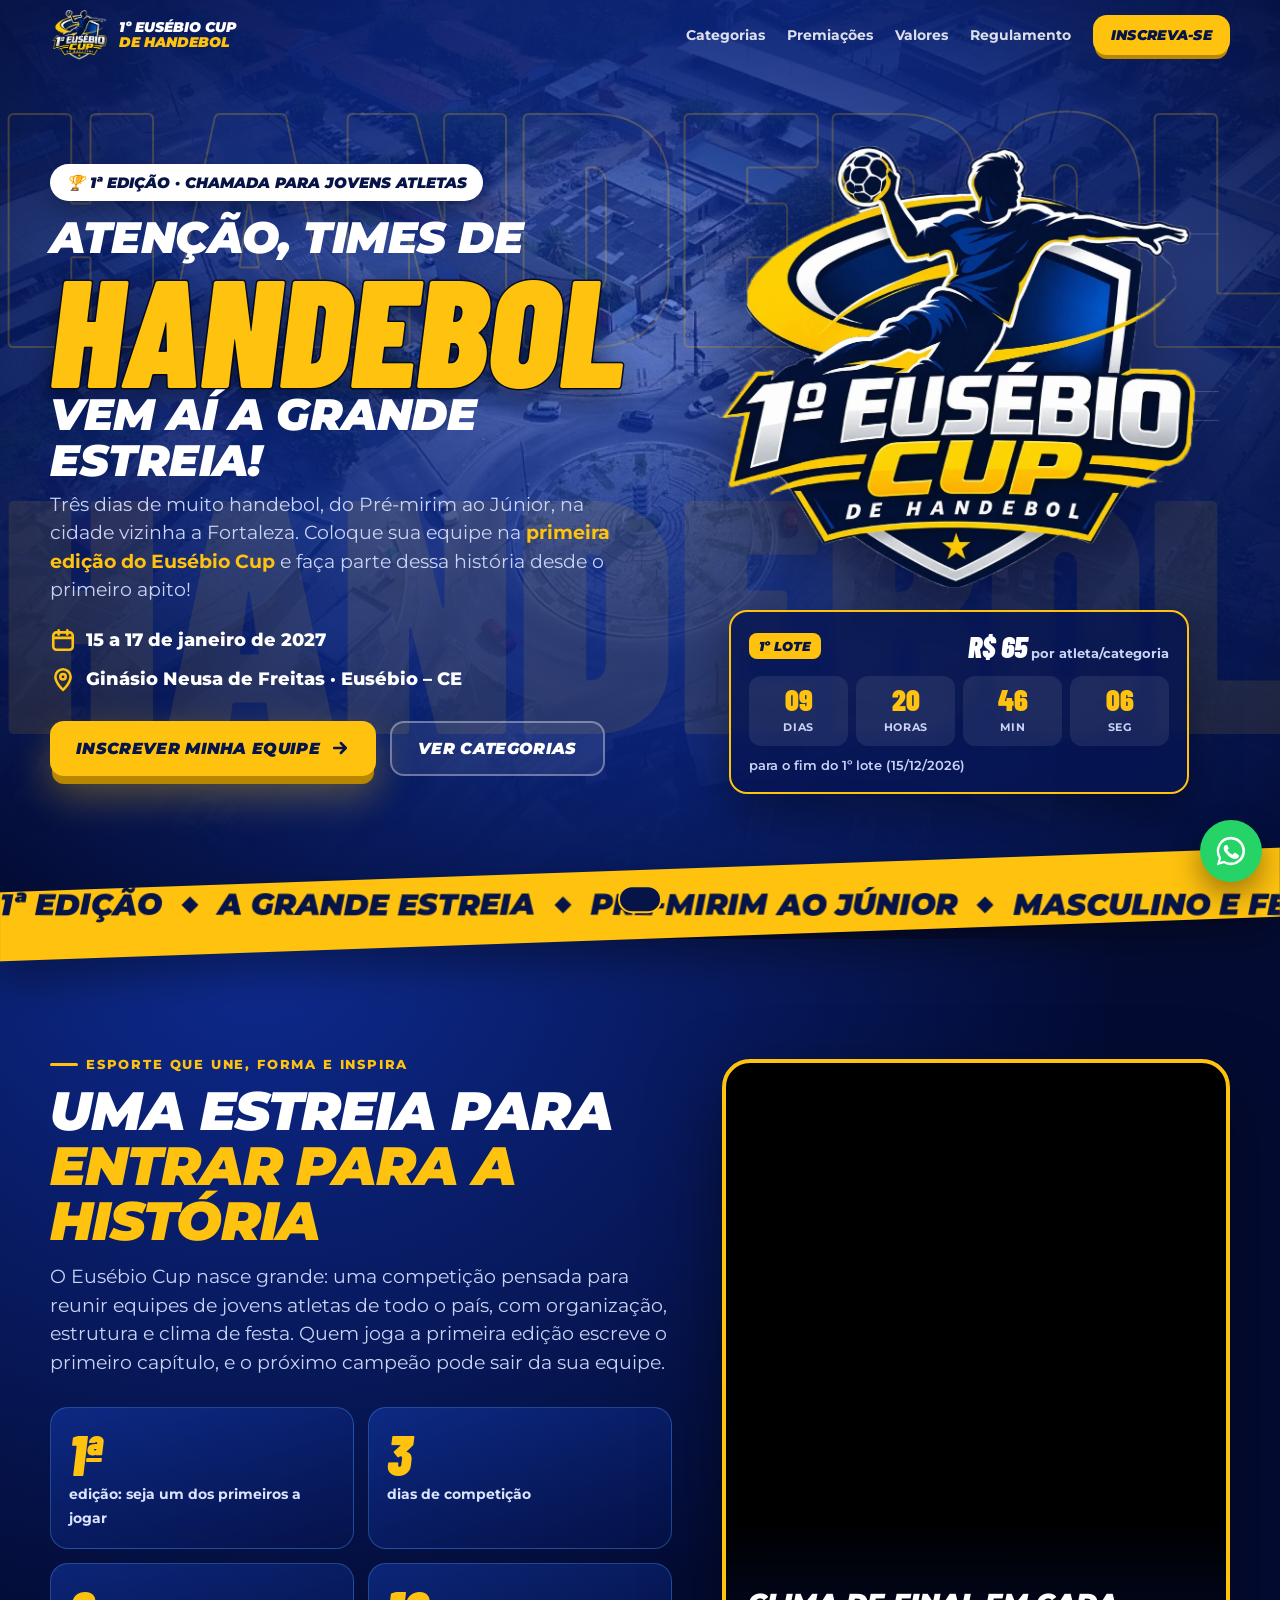
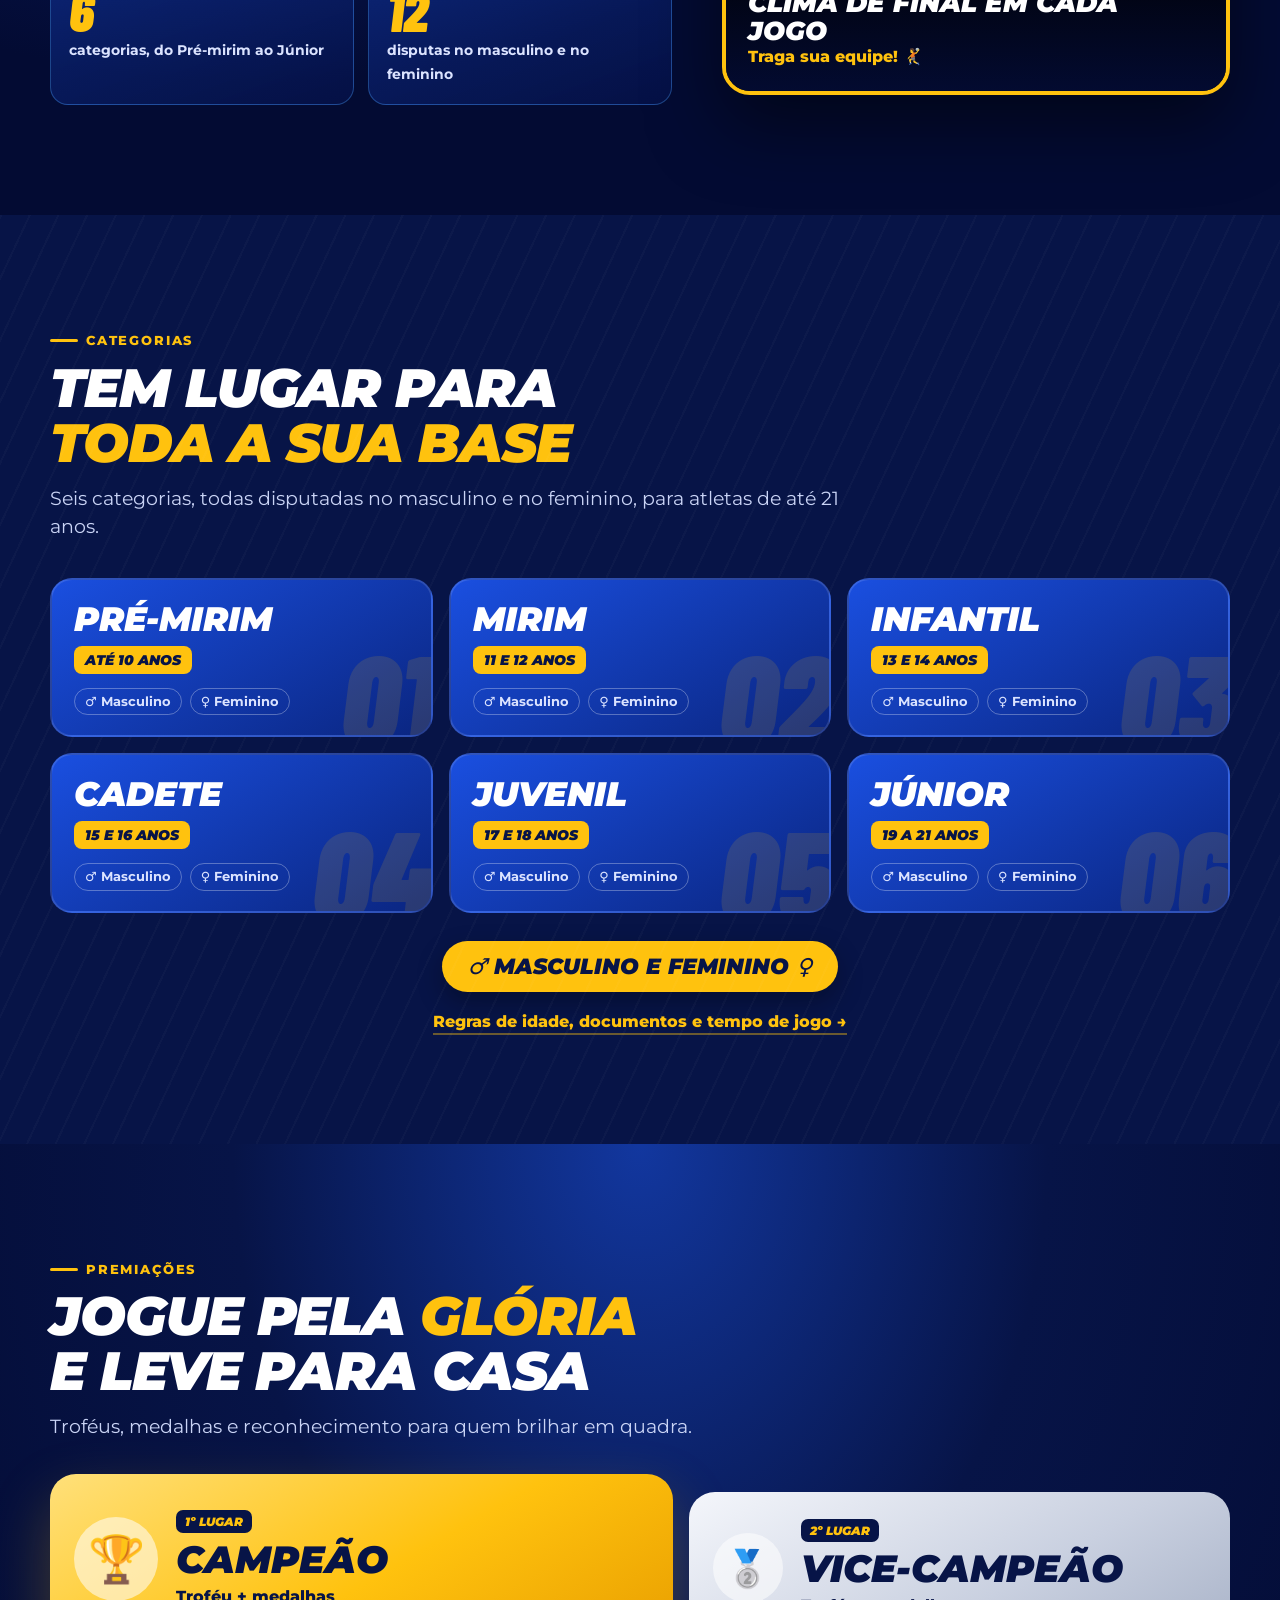
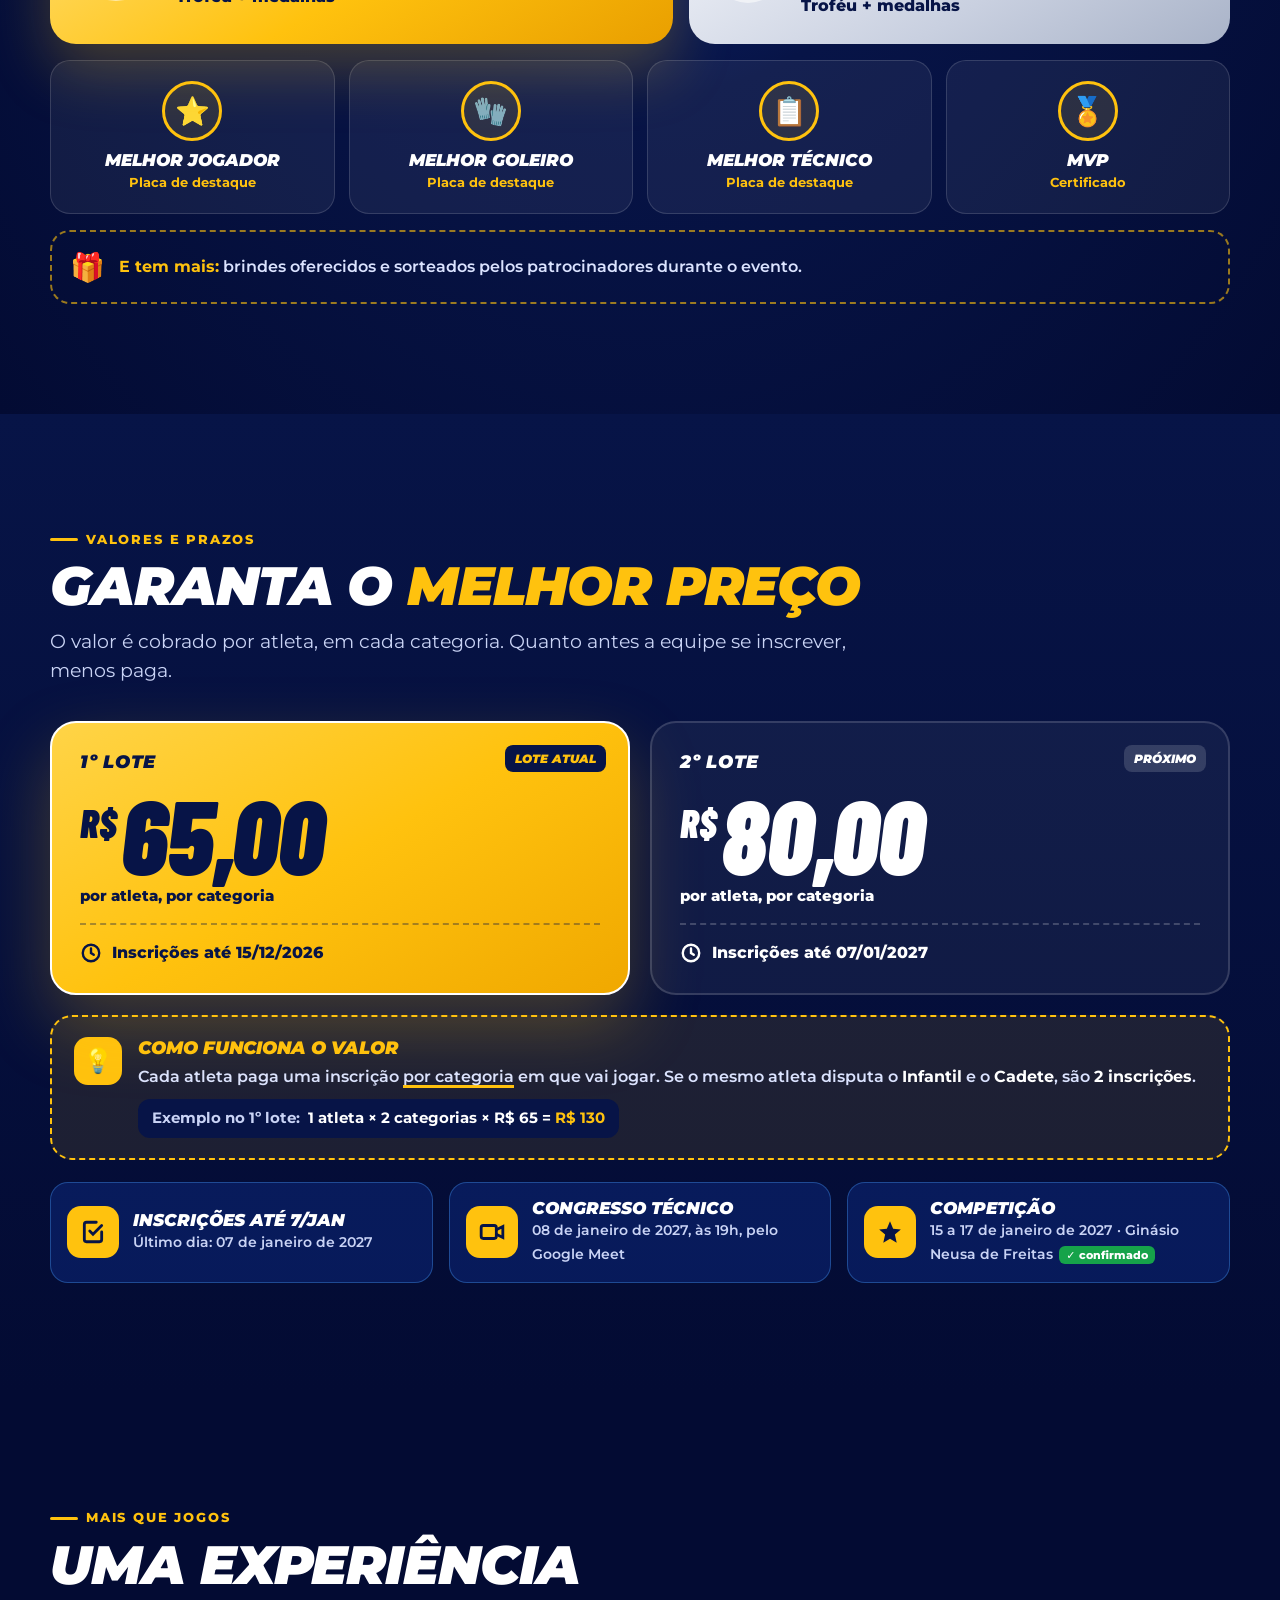
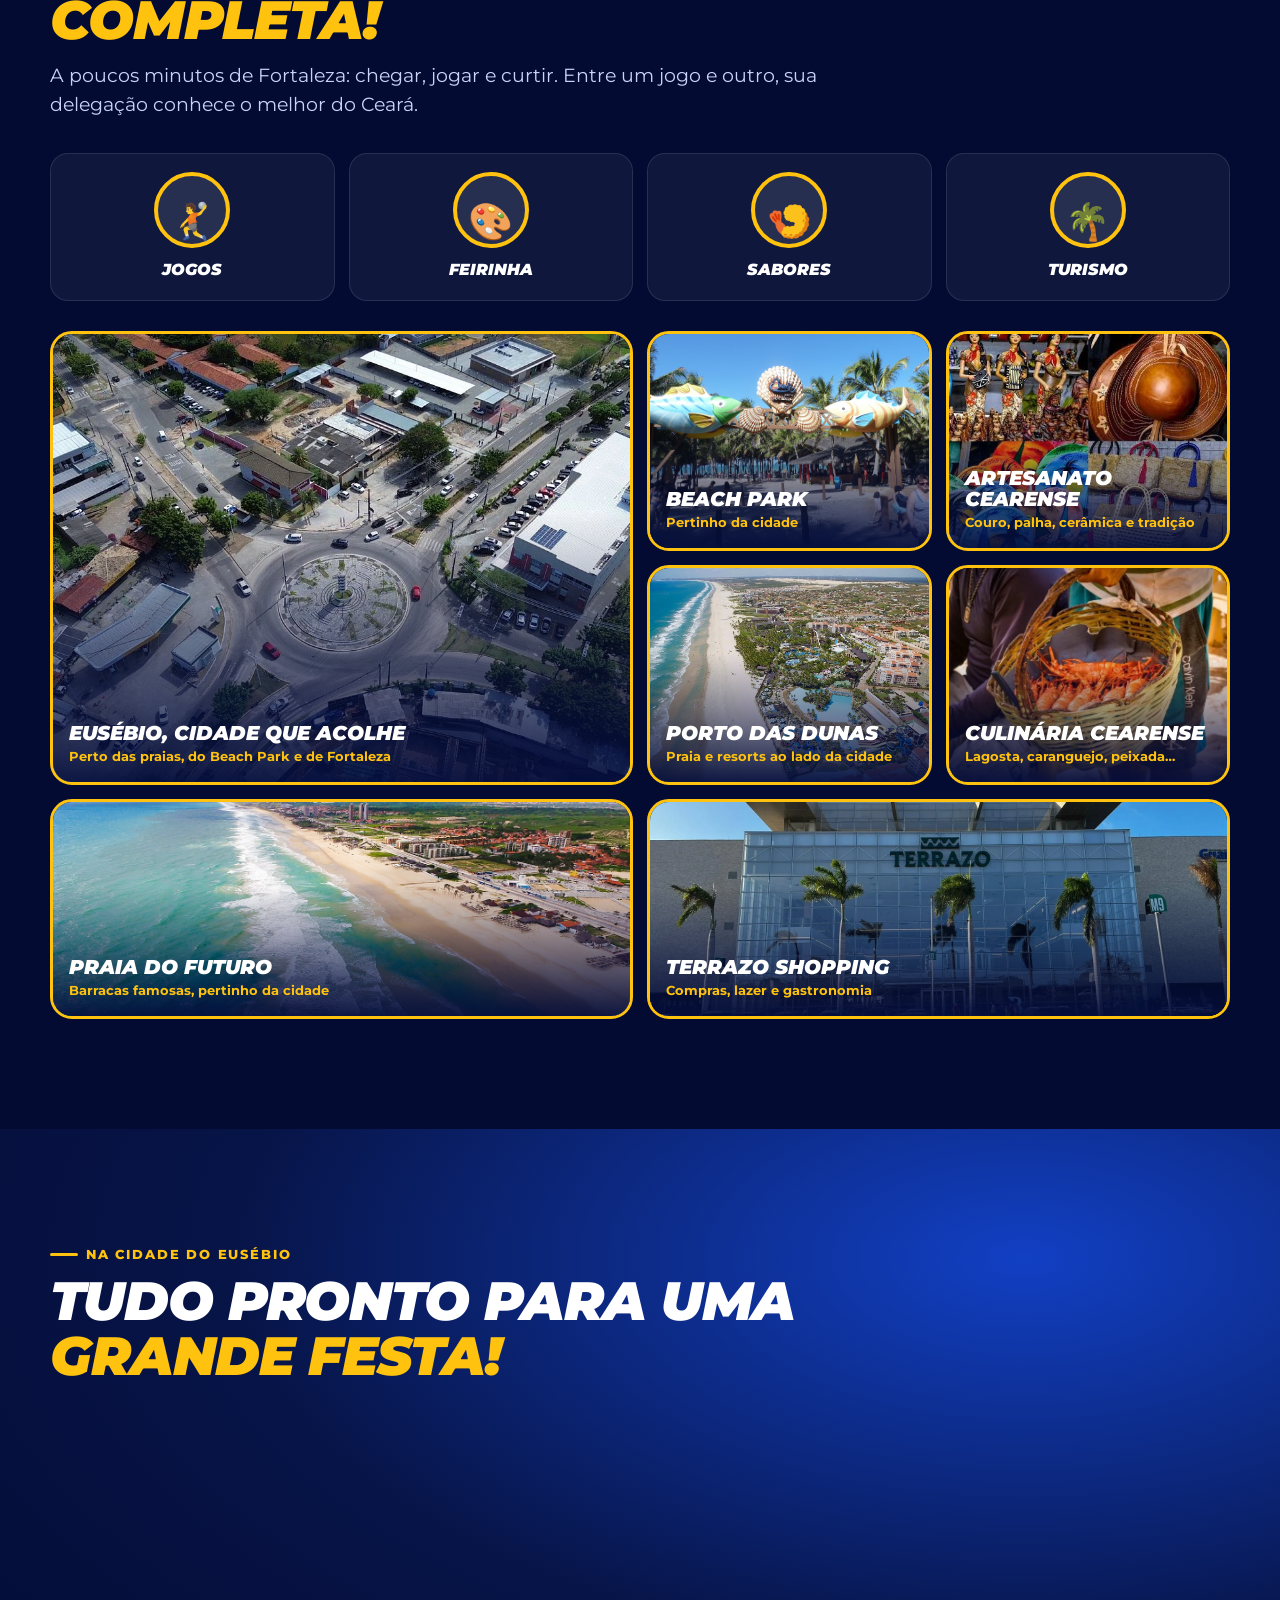
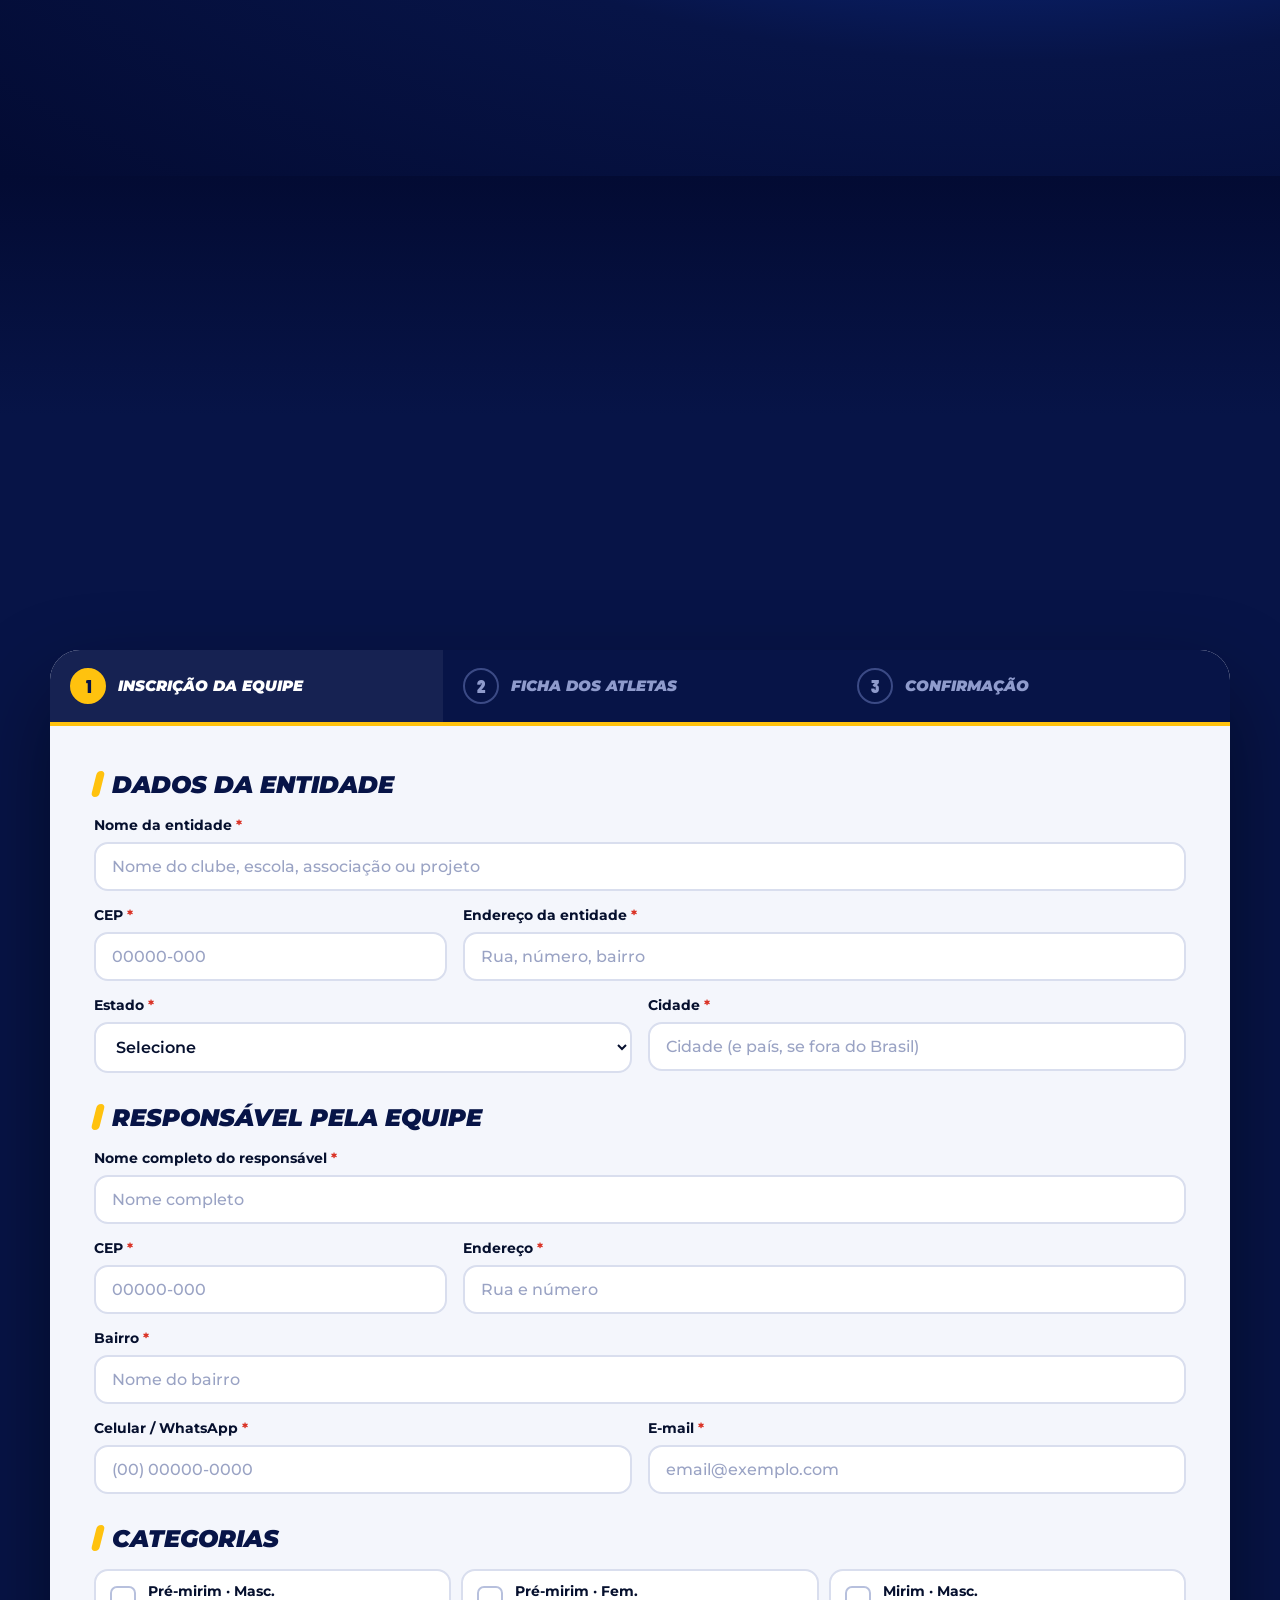
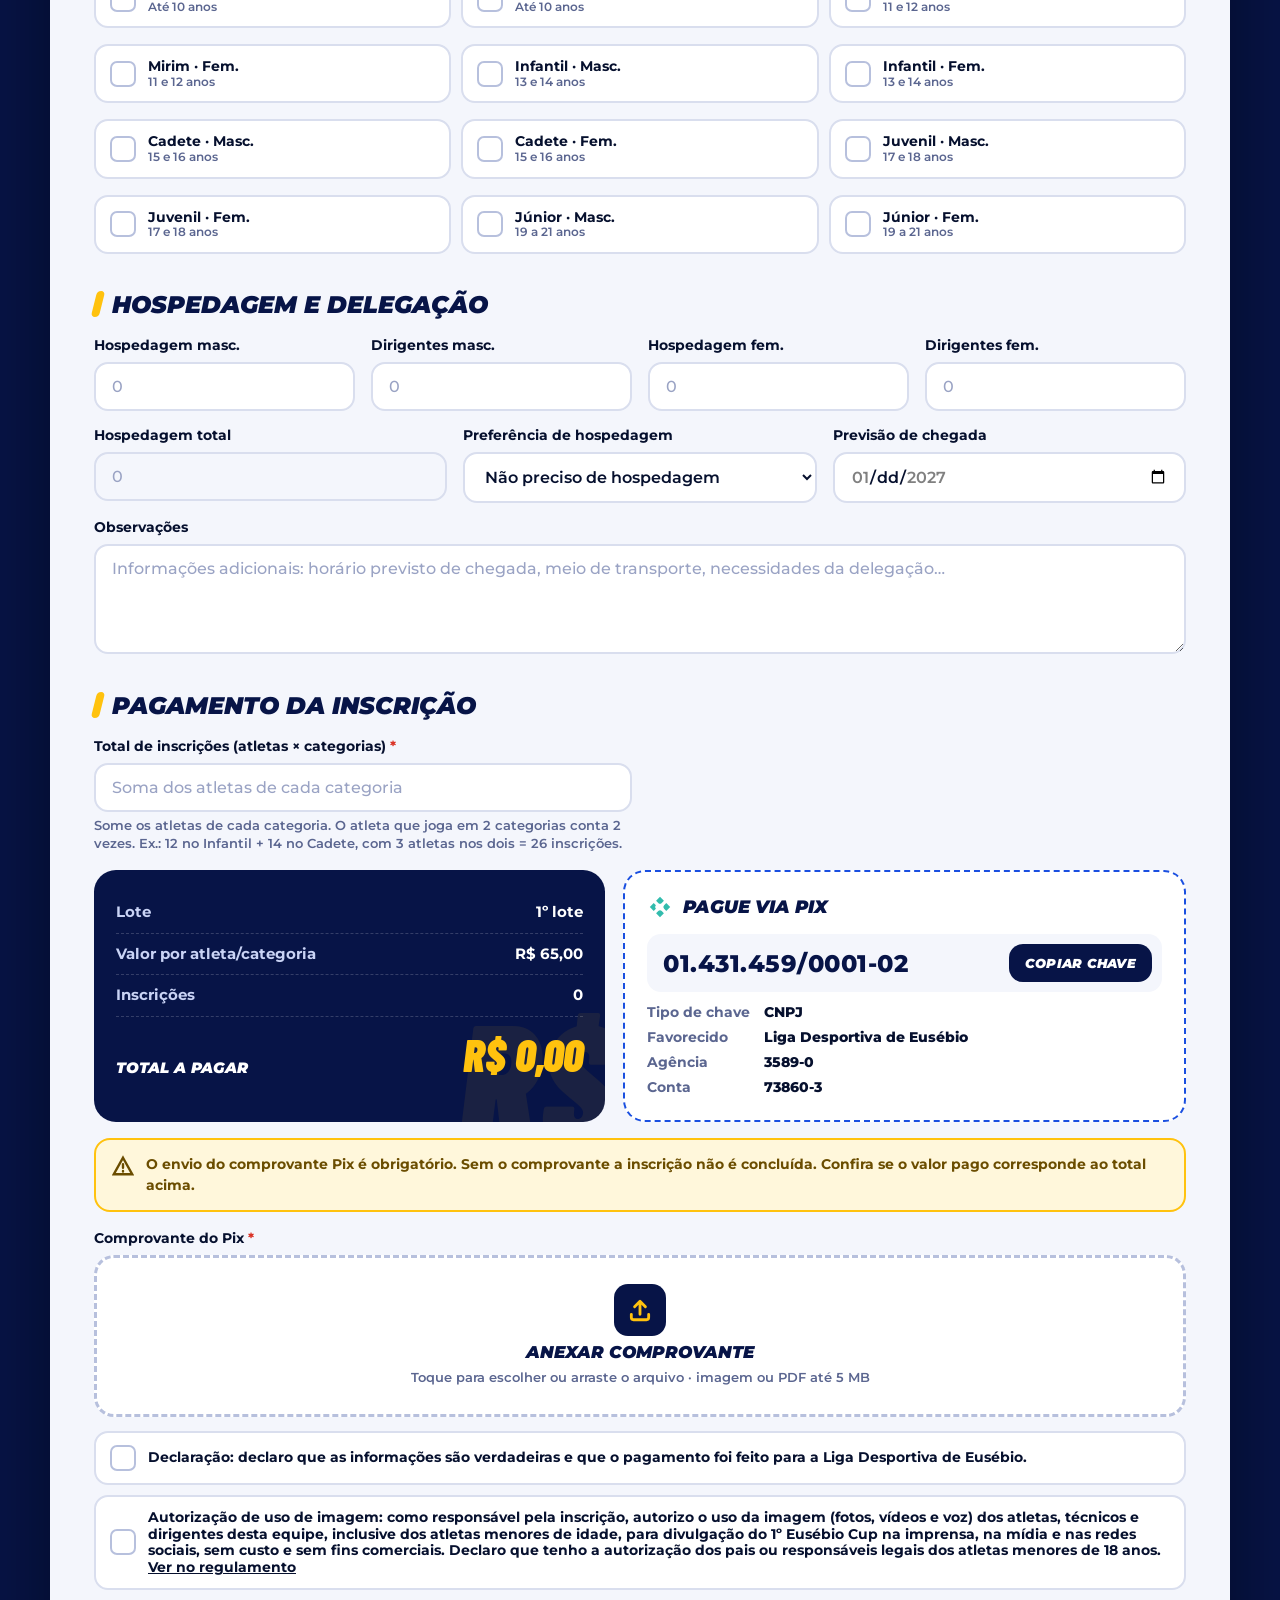
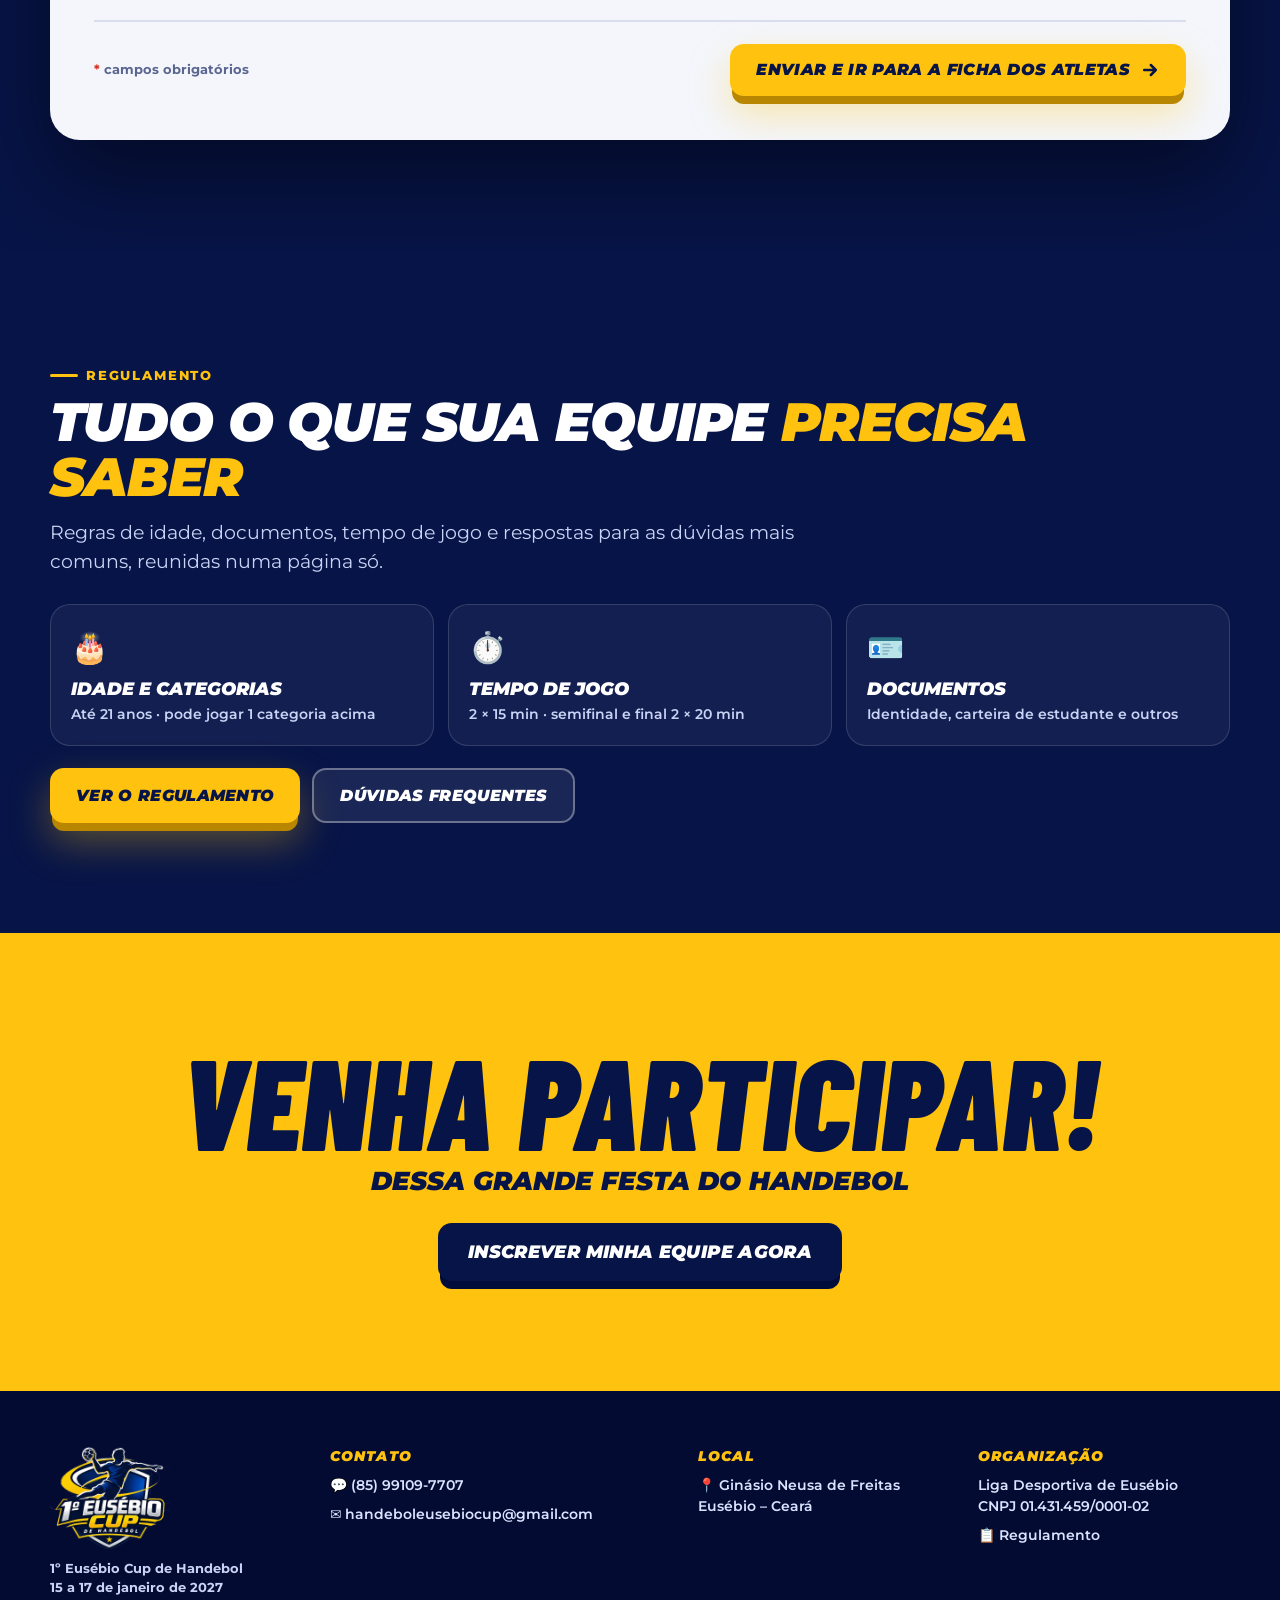
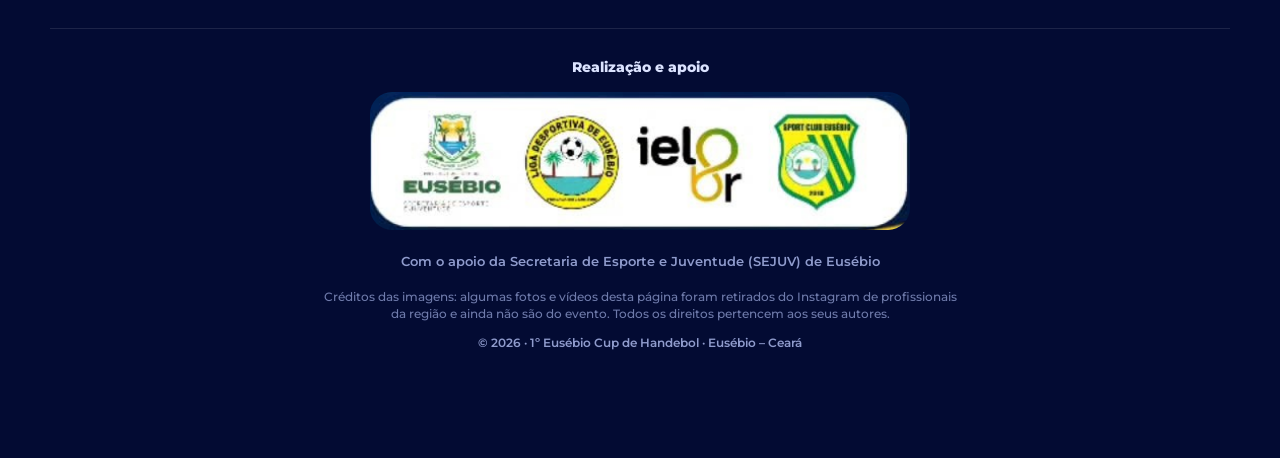
==== index.html @ 96f53e26 "Add files via upload" ====
<!doctype html>
<html lang="pt-BR">
<head>
<meta charset="utf-8">
<meta name="viewport" content="width=device-width, initial-scale=1">
<title>1º Eusébio Cup de Handebol · Inscrições abertas</title>
<meta name="description" content="1º Eusébio Cup de Handebol, de 15 a 17 de janeiro de 2027 em Eusébio, Ceará. A primeira edição de uma competição que nasce para reunir equipes de jovens atletas de todo o Brasil. Inscrições abertas.">
<meta property="og:title" content="1º Eusébio Cup de Handebol · Inscrições abertas">
<meta property="og:description" content="15 a 17 de janeiro de 2027 · Eusébio – CE. A estreia de uma nova competição de handebol, do Pré-mirim ao Júnior, masculino e feminino. Inscreva sua equipe!">
<meta property="og:image" content="assets/cartaz-oficial.jpg">
<meta name="theme-color" content="#071447">
<script>/* se uma imagem não carregar (ex.: abriram só o index.html sem a pasta assets), esconde a caixa quebrada */
document.addEventListener('error', e => { if (e.target.tagName === 'IMG') e.target.style.visibility = 'hidden'; }, true);</script>
<link rel="icon" href="assets/logo.webp">
<link rel="preconnect" href="https://fonts.googleapis.com">
<link rel="preconnect" href="https://fonts.gstatic.com" crossorigin>
<link href="https://fonts.googleapis.com/css2?family=Barlow+Condensed:ital,wght@0,800;0,900;1,800;1,900&family=Montserrat:ital,wght@0,500;0,600;0,700;0,800;1,800;1,900&display=swap" rel="stylesheet">
<link rel="stylesheet" href="assets/site.css">
</head>
<body>

<header class="top" id="top">
  <div class="wrap">
    <a class="brand" href="#inicio"><img src="assets/logo.webp" alt="1º Eusébio Cup de Handebol"><span>1º Eusébio Cup<br><span class="gold" style="display:inline">de Handebol</span></span></a>
    <nav>
      <a class="l" href="#categorias">Categorias</a>
      <a class="l" href="#premiacoes">Premiações</a>
      <a class="l" href="#valores">Valores</a>
      <a class="l" href="regulamento.html">Regulamento</a>
      <a class="l m" href="regulamento.html">Regulamento</a>
      <a class="btn btn-gold" href="#inscricao">Inscreva-se</a>
    </nav>
  </div>
</header>

<!-- HERO -->
<section class="hero" id="inicio">
  <video class="bg" src="assets/jogada.mp4" autoplay muted loop playsinline preload="auto" poster="assets/eusebio.webp"></video>
  <div class="marq m1" aria-hidden="true"><span>HANDEBOL HANDEBOL HANDEBOL HANDEBOL&nbsp;</span><span>HANDEBOL HANDEBOL HANDEBOL HANDEBOL&nbsp;</span></div>
  <div class="marq m2" aria-hidden="true"><span>HANDEBOL HANDEBOL HANDEBOL HANDEBOL&nbsp;</span><span>HANDEBOL HANDEBOL HANDEBOL HANDEBOL&nbsp;</span></div>
  <div class="wrap hero-in">
    <div>
      <span class="chip">🏆 1ª edição · Chamada para jovens atletas</span>
      <h1>Atenção, times de <span class="hb">Handebol</span> vem aí a grande estreia!</h1>
      <p class="lead hl">Três dias de muito handebol, do Pré-mirim ao Júnior, na cidade vizinha a Fortaleza. Coloque sua equipe na <b class="gold">primeira edição do Eusébio Cup</b> e faça parte dessa história desde o primeiro apito!</p>
      <div class="meta">
        <div><svg width="26" height="26" viewBox="0 0 24 24" fill="none" stroke="currentColor" stroke-width="2.4" stroke-linecap="round"><rect x="3" y="5" width="18" height="16" rx="3"/><path d="M8 3v4M16 3v4M3 10h18"/></svg>15 a 17 de janeiro de 2027</div>
        <div><svg width="26" height="26" viewBox="0 0 24 24" fill="none" stroke="currentColor" stroke-width="2.4" stroke-linecap="round"><path d="M12 22s7-6.2 7-12a7 7 0 10-14 0c0 5.8 7 12 7 12z"/><circle cx="12" cy="10" r="2.5"/></svg>Ginásio Neusa de Freitas · Eusébio – CE</div>
      </div>
      <div class="ctas">
        <a class="btn btn-gold pulse" href="#inscricao">Inscrever minha equipe
          <svg width="20" height="20" viewBox="0 0 24 24" fill="none" stroke="currentColor" stroke-width="3" stroke-linecap="round" stroke-linejoin="round"><path d="M5 12h14M13 6l6 6-6 6"/></svg></a>
        <a class="btn btn-ghost" href="#categorias">Ver categorias</a>
      </div>
    </div>
    <div class="vis">
      <img class="logo-big" src="assets/logo.webp" alt="Logo do 1º Eusébio Cup de Handebol" width="520" height="520">
      <div class="lote-card" id="loteCard">
        <div class="lt"><span class="tag" id="lcTag">1º lote</span><span class="price" id="lcPrice">R$ 65<small>por atleta/categoria</small></span></div>
        <div class="cd" id="cd"><div><b id="cdD">00</b><span>dias</span></div><div><b id="cdH">00</b><span>horas</span></div><div><b id="cdM">00</b><span>min</span></div><div><b id="cdS">00</b><span>seg</span></div></div>
        <p id="lcTxt">para o fim do 1º lote (15/12/2026)</p>
      </div>
    </div>
  </div>
</section>

<div class="ufs" aria-label="1ª edição do Eusébio Cup">
  <div class="row"><span>1ª edição <i></i> A grande estreia <i></i> Pré-mirim ao Júnior <i></i> Masculino e feminino <i></i> 15 a 17 de janeiro de 2027 <i></i> Eusébio – CE <i></i> Faça parte da história <i></i></span><span aria-hidden="true">1ª edição <i></i> A grande estreia <i></i> Pré-mirim ao Júnior <i></i> Masculino e feminino <i></i> 15 a 17 de janeiro de 2027 <i></i> Eusébio – CE <i></i> Faça parte da história <i></i></span></div>
</div>

<!-- CHAMADA -->
<section class="call pad">
  <div class="wrap call-grid">
    <div class="rv">
      <span class="eyebrow">Esporte que une, forma e inspira</span>
      <h2 class="sec">Uma estreia para<br><span class="gold">entrar para a história</span></h2>
      <p class="lead">O Eusébio Cup nasce grande: uma competição pensada para reunir equipes de jovens atletas de todo o país, com organização, estrutura e clima de festa. Quem joga a primeira edição escreve o primeiro capítulo, e o próximo campeão pode sair da sua equipe.</p>
      <div class="stats">
        <div class="stat"><b>1ª</b><span>edição: seja um dos primeiros a jogar</span></div>
        <div class="stat"><b>3</b><span>dias de competição</span></div>
        <div class="stat"><b>6</b><span>categorias, do Pré-mirim ao Júnior</span></div>
        <div class="stat"><b>12</b><span>disputas no masculino e no feminino</span></div>
      </div>
    </div>
    <div class="map rv">
      <video src="assets/cadete-feminino.mp4" autoplay muted loop playsinline preload="metadata"></video>
      <div class="ov"><b>Clima de final em cada jogo</b><span>Traga sua equipe! 🤾</span></div>
    </div>
  </div>
</section>

<!-- CATEGORIAS -->
<section class="cats pad" id="categorias">
  <div class="wrap">
    <div class="rv">
      <span class="eyebrow">Categorias</span>
      <h2 class="sec">Tem lugar para<br><span class="gold">toda a sua base</span></h2>
      <p class="lead">Seis categorias, todas disputadas no masculino e no feminino, para atletas de até 21 anos.</p>
    </div>
    <div class="cat-grid" id="catGrid"></div>
    <div class="naipe rv"><span class="chip">♂ Masculino e feminino ♀</span></div>
    <p class="more rv"><a href="regulamento.html#regras">Regras de idade, documentos e tempo de jogo →</a></p>
  </div>
</section>

<!-- PREMIAÇÕES -->
<section class="awards pad" id="premiacoes">
  <div class="wrap">
    <div class="rv">
      <span class="eyebrow">Premiações</span>
      <h2 class="sec">Jogue pela <span class="gold">glória</span><br>e leve para casa</h2>
      <p class="lead">Troféus, medalhas e reconhecimento para quem brilhar em quadra.</p>
    </div>
    <div class="podium">
      <div class="pod gold rv"><div class="pod-ic">🏆</div><div><span class="pod-tag">1º lugar</span><b>Campeão</b><p>Troféu + medalhas</p></div></div>
      <div class="pod silver rv"><div class="pod-ic">🥈</div><div><span class="pod-tag">2º lugar</span><b>Vice-campeão</b><p>Troféu + medalhas</p></div></div>
    </div>
    <div class="highlights">
      <div class="hl-card rv"><div class="hl-ic">⭐</div><b>Melhor jogador</b><span>Placa de destaque</span></div>
      <div class="hl-card rv"><div class="hl-ic">🧤</div><b>Melhor goleiro</b><span>Placa de destaque</span></div>
      <div class="hl-card rv"><div class="hl-ic">📋</div><b>Melhor técnico</b><span>Placa de destaque</span></div>
      <div class="hl-card rv"><div class="hl-ic">🏅</div><b>MVP</b><span>Certificado</span></div>
    </div>
    <div class="gifts rv"><span>🎁</span><p><b>E tem mais:</b> brindes oferecidos e sorteados pelos patrocinadores durante o evento.</p></div>
  </div>
</section>

<!-- VALORES -->
<section class="lotes pad" id="valores">
  <div class="wrap">
    <div class="rv">
      <span class="eyebrow">Valores e prazos</span>
      <h2 class="sec">Garanta o <span class="gold">melhor preço</span></h2>
      <p class="lead">O valor é cobrado por atleta, em cada categoria. Quanto antes a equipe se inscrever, menos paga.</p>
    </div>
    <div class="lote-grid">
      <div class="lote rv" id="lote1">
        <span class="badge" id="b1">Lote atual</span>
        <div class="lt">1º lote</div>
        <div class="val"><sup>R$</sup>65,00</div>
        <div class="per">por atleta, por categoria</div>
        <div class="until"><svg width="22" height="22" viewBox="0 0 24 24" fill="none" stroke="currentColor" stroke-width="2.6" stroke-linecap="round"><circle cx="12" cy="12" r="9"/><path d="M12 7v5l3 2"/></svg>Inscrições até 15/12/2026</div>
      </div>
      <div class="lote rv" id="lote2">
        <span class="badge x" id="b2">Em breve</span>
        <div class="lt">2º lote</div>
        <div class="val"><sup>R$</sup>80,00</div>
        <div class="per">por atleta, por categoria</div>
        <div class="until"><svg width="22" height="22" viewBox="0 0 24 24" fill="none" stroke="currentColor" stroke-width="2.6" stroke-linecap="round"><circle cx="12" cy="12" r="9"/><path d="M12 7v5l3 2"/></svg>Inscrições até 07/01/2027</div>
      </div>
    </div>
    <div class="ex rv">
      <div class="ex-ic">💡</div>
      <div><b>Como funciona o valor</b><p>Cada atleta paga uma inscrição <u>por categoria</u> em que vai jogar. Se o mesmo atleta disputa o <b>Infantil</b> e o <b>Cadete</b>, são <b>2 inscrições</b>.</p>
        <div class="ex-calc"><span>Exemplo no 1º lote:</span> 1 atleta × 2 categorias × R$ 65 = <b>R$ 130</b></div></div>
    </div>
    <div class="dates">
      <div class="date rv"><div class="ic"><svg width="26" height="26" viewBox="0 0 24 24" fill="none" stroke="currentColor" stroke-width="2.6" stroke-linecap="round"><path d="M9 11l3 3 8-8"/><path d="M20 12v7a2 2 0 01-2 2H6a2 2 0 01-2-2V5a2 2 0 012-2h9"/></svg></div><div><b>Inscrições até 7/jan</b><span>Último dia: 07 de janeiro de 2027</span></div></div>
      <div class="date rv"><div class="ic"><svg width="26" height="26" viewBox="0 0 24 24" fill="none" stroke="currentColor" stroke-width="2.6" stroke-linecap="round"><rect x="2" y="6" width="14" height="12" rx="2"/><path d="M16 10l6-3v10l-6-3"/></svg></div><div><b>Congresso técnico</b><span>08 de janeiro de 2027, às 19h, pelo Google Meet</span></div></div>
      <div class="date rv"><div class="ic"><svg width="26" height="26" viewBox="0 0 24 24" fill="currentColor"><path d="M12 2l2.9 6.9L22 9.6l-5.5 4.8L18.2 22 12 18.2 5.8 22l1.7-7.6L2 9.6l7.1-.7z"/></svg></div><div><b>Competição</b><span>15 a 17 de janeiro de 2027 · Ginásio Neusa de Freitas <em class="okb">✓ confirmado</em></span></div></div>
    </div>
  </div>
</section>

<!-- EXPERIÊNCIA -->
<section class="exp pad" id="experiencia">
  <div class="wrap">
    <div class="rv">
      <span class="eyebrow">Mais que jogos</span>
      <h2 class="sec">Uma experiência<br><span class="gold">completa!</span></h2>
      <p class="lead">A poucos minutos de Fortaleza: chegar, jogar e curtir. Entre um jogo e outro, sua delegação conhece o melhor do Ceará.</p>
    </div>
    <div class="icons">
      <div class="rv"><div class="em">🤾</div><b>Jogos</b></div>
      <div class="rv"><div class="em">🎨</div><b>Feirinha</b></div>
      <div class="rv"><div class="em">🍤</div><b>Sabores</b></div>
      <div class="rv"><div class="em">🌴</div><b>Turismo</b></div>
    </div>
    <div class="gal">
      <div class="ph w2 h2 rv"><img src="assets/eusebio.webp" alt="Vista aérea da cidade de Eusébio" loading="lazy"><div class="cap"><b>Eusébio, cidade que acolhe</b><span>Perto das praias, do Beach Park e de Fortaleza</span></div></div>
      <div class="ph rv"><img src="assets/beachpark.jpg" alt="Beach Park" loading="lazy"><div class="cap"><b>Beach Park</b><span>Pertinho da cidade</span></div></div>
      <div class="ph rv"><img src="assets/artesanato.png" alt="Artesanato cearense: bonecas, chapéus de couro, pratos pintados e bolsas de palha" loading="lazy"><div class="cap"><b>Artesanato cearense</b><span>Couro, palha, cerâmica e tradição</span></div></div>
      <div class="ph rv"><img src="assets/portodunas.webp" alt="Vista aérea da praia de Porto das Dunas" loading="lazy"><div class="cap"><b>Porto das Dunas</b><span>Praia e resorts ao lado da cidade</span></div></div>
      <div class="ph rv"><img src="assets/culinaria.webp" alt="Cesto de lagostas frescas" loading="lazy"><div class="cap"><b>Culinária cearense</b><span>Lagosta, caranguejo, peixada…</span></div></div>
      <div class="ph w2 rv"><img src="assets/futuro.jpg" alt="Praia do Futuro" loading="lazy"><div class="cap"><b>Praia do Futuro</b><span>Barracas famosas, pertinho da cidade</span></div></div>
      <div class="ph w2 rv"><img src="assets/terrazo.webp" alt="Fachada do Terrazo Shopping" loading="lazy"><div class="cap"><b>Terrazo Shopping</b><span>Compras, lazer e gastronomia</span></div></div>
    </div>
    <div class="gal-hint" aria-hidden="true"><span>Arraste para ver mais</span><span class="gal-dots" id="galDots"></span></div>
  </div>
</section>

<!-- POR QUE EUSÉBIO -->
<section class="why pad">
  <div class="wrap">
    <div class="rv">
      <span class="eyebrow">Na cidade do Eusébio</span>
      <h2 class="sec">Tudo pronto para uma<br><span class="gold">grande festa!</span></h2>
    </div>
    <div class="why-grid">
      <div class="wc rv"><div class="em">🏆</div><div><b>Cidade mais competitiva <em>do Nordeste</em></b><span>Ranking de Competitividade dos Municípios · CLP 2026</span></div></div>
      <div class="wc rv"><div class="em">📈</div><div><b>Nº 1 do Ceará em <em>desenvolvimento</em></b><span>Índice Firjan de Desenvolvimento Municipal</span></div></div>
      <div class="wc rv"><div class="em">✈️</div><div><b>Vizinha de Fortaleza, <em>aeroporto pertinho</em></b><span>Hotéis, praias e Beach Park ao lado da cidade</span></div></div>
      <div class="wc rv"><div class="em">🤝</div><div><b>Uma cidade que <em>abraça o esporte</em></b><span>Apoio da SEJUV de Eusébio, da Liga Desportiva e do Sport Club Eusébio</span></div></div>
    </div>
  </div>
</section>

<!-- COMO FUNCIONA + FORMULÁRIO -->
<section class="insc pad" id="inscricao">
  <div class="wrap">
    <div class="rv">
      <span class="eyebrow">Inscrição</span>
      <h2 class="sec">Inscreva sua equipe<br><span class="gold">em 4 passos</span></h2>
    </div>
    <div class="steps">
      <div class="st rv"><b>Dados da equipe</b><p>Preencha os dados da entidade, do responsável e escolha as categorias.</p></div>
      <div class="st rv"><b>Pague via Pix</b><p>O valor é por atleta, em cada categoria. A chave Pix é o CNPJ da Liga Desportiva de Eusébio.</p></div>
      <div class="st rv"><b>Envie o comprovante</b><p>O envio do comprovante Pix é obrigatório para concluir a inscrição.</p></div>
      <div class="st rv"><b>Ficha dos atletas</b><p>Cadastre os atletas e a comissão técnica de cada categoria.</p></div>
    </div>

    <div class="panel" id="panel">
      <div class="prog" id="prog">
        <div class="on" data-s="1"><i>1</i>Inscrição da equipe</div>
        <div data-s="2"><i>2</i>Ficha dos atletas</div>
        <div data-s="3"><i>3</i>Confirmação</div>
      </div>

      <!-- ETAPA 1 -->
      <form class="step on" id="s1" novalidate>
        <fieldset class="fs">
          <legend>Dados da entidade</legend>
          <div class="grid">
            <div class="f c12"><label for="entidade">Nome da entidade <span class="req">*</span></label><input id="entidade" name="entidade" required placeholder="Nome do clube, escola, associação ou projeto"><div class="msg">Informe o nome da entidade.</div></div>
            <div class="f c4"><label for="cepEntidade">CEP <span class="req">*</span></label><input id="cepEntidade" name="cepEntidade" required inputmode="numeric" placeholder="00000-000" data-mask="cep" data-cep="entidade"><div class="msg">Informe um CEP válido.</div></div>
            <div class="f c8"><label for="enderecoEntidade">Endereço da entidade <span class="req">*</span></label><input id="enderecoEntidade" name="enderecoEntidade" required placeholder="Rua, número, bairro"><div class="msg">Informe o endereço da entidade.</div></div>
            <div class="f c6"><label for="estado">Estado <span class="req">*</span></label>
              <select id="estado" name="estado" required>
                <option value="">Selecione</option>
                <option>AC</option><option>AL</option><option>AM</option><option>AP</option><option>BA</option><option>CE</option><option>DF</option><option>ES</option><option>GO</option><option>MA</option><option>MG</option><option>MS</option><option>MT</option><option>PA</option><option>PB</option><option>PE</option><option>PI</option><option>PR</option><option>RJ</option><option>RN</option><option>RO</option><option>RR</option><option>RS</option><option>SC</option><option>SE</option><option>SP</option><option>TO</option>
                <option value="Exterior">Fora do Brasil</option>
              </select><div class="msg">Selecione o estado.</div></div>
            <div class="f c6"><label for="cidade">Cidade <span class="req">*</span></label><input id="cidade" name="cidade" required placeholder="Cidade (e país, se fora do Brasil)"><div class="msg">Informe a cidade.</div></div>
          </div>
        </fieldset>

        <fieldset class="fs">
          <legend>Responsável pela equipe</legend>
          <div class="grid">
            <div class="f c12"><label for="responsavel">Nome completo do responsável <span class="req">*</span></label><input id="responsavel" name="responsavel" required autocomplete="name" placeholder="Nome completo"><div class="msg">Informe o nome completo do responsável.</div></div>
            <div class="f c4"><label for="cepResponsavel">CEP <span class="req">*</span></label><input id="cepResponsavel" name="cepResponsavel" required inputmode="numeric" placeholder="00000-000" data-mask="cep" data-cep="responsavel"><div class="msg">Informe um CEP válido.</div></div>
            <div class="f c8"><label for="enderecoResponsavel">Endereço <span class="req">*</span></label><input id="enderecoResponsavel" name="enderecoResponsavel" required placeholder="Rua e número"><div class="msg">Informe o endereço do responsável.</div></div>
            <div class="f c12"><label for="bairro">Bairro <span class="req">*</span></label><input id="bairro" name="bairro" required placeholder="Nome do bairro"><div class="msg">Informe o bairro.</div></div>
            <div class="f c6"><label for="celular">Celular / WhatsApp <span class="req">*</span></label><input id="celular" name="celular" required inputmode="tel" autocomplete="tel" placeholder="(00) 00000-0000" data-mask="tel"><div class="msg">Informe um celular válido com DDD.</div></div>
            <div class="f c6"><label for="email">E-mail <span class="req">*</span></label><input id="email" name="email" type="email" required autocomplete="email" placeholder="email@exemplo.com"><div class="msg">Informe um e-mail válido.</div></div>
          </div>
        </fieldset>

        <fieldset class="fs">
          <legend>Categorias</legend>
          <div class="f" id="catField">
            <div class="checks" id="catChecks"></div>
            <div class="msg">Escolha pelo menos uma categoria.</div>
          </div>
        </fieldset>

        <fieldset class="fs">
          <legend>Hospedagem e delegação</legend>
          <div class="grid">
            <div class="f c3"><label for="hospMasc">Hospedagem masc.</label><input id="hospMasc" name="hospMasc" type="number" min="0" inputmode="numeric" placeholder="0" data-hosp></div>
            <div class="f c3"><label for="dirigMasc">Dirigentes masc.</label><input id="dirigMasc" name="dirigMasc" type="number" min="0" inputmode="numeric" placeholder="0" data-hosp></div>
            <div class="f c3"><label for="hospFem">Hospedagem fem.</label><input id="hospFem" name="hospFem" type="number" min="0" inputmode="numeric" placeholder="0" data-hosp></div>
            <div class="f c3"><label for="dirigFem">Dirigentes fem.</label><input id="dirigFem" name="dirigFem" type="number" min="0" inputmode="numeric" placeholder="0" data-hosp></div>
            <div class="f c4"><label for="hospTotal">Hospedagem total</label><input id="hospTotal" name="hospTotal" readonly placeholder="0" tabindex="-1" style="background:var(--paper)"></div>
            <div class="f c4"><label for="tipoHospedagem">Preferência de hospedagem</label>
              <select id="tipoHospedagem" name="tipoHospedagem"><option value="">Não preciso de hospedagem</option><option>Hotel</option><option>Sala de aula</option><option>Alojamento</option></select></div>
            <div class="f c4"><label for="chegada">Previsão de chegada</label><input id="chegada" name="chegada" type="date" min="2027-01-10" max="2027-01-17"></div>
            <div class="f c12"><label for="observacoes">Observações</label><textarea id="observacoes" name="observacoes" placeholder="Informações adicionais: horário previsto de chegada, meio de transporte, necessidades da delegação…"></textarea></div>
          </div>
        </fieldset>

        <fieldset class="fs" id="pagamento">
          <legend>Pagamento da inscrição</legend>
          <div class="grid" style="margin-bottom:16px">
            <div class="f c6"><label for="atletas">Total de inscrições (atletas × categorias) <span class="req">*</span></label><input id="atletas" name="atletas" type="number" min="1" max="400" required inputmode="numeric" placeholder="Soma dos atletas de cada categoria"><div class="msg">Informe o total de inscrições.</div><div class="hint">Some os atletas de cada categoria. O atleta que joga em 2 categorias conta 2 vezes. Ex.: 12 no Infantil + 14 no Cadete, com 3 atletas nos dois = 26 inscrições.</div></div>
          </div>
          <div class="pay">
            <div class="sum">
              <div class="row"><span>Lote</span><span id="sLote">1º lote</span></div>
              <div class="row"><span>Valor por atleta/categoria</span><span id="sUnit">R$ 65,00</span></div>
              <div class="row"><span>Inscrições</span><span id="sQtd">0</span></div>
              <div class="tot"><span>Total a pagar</span><b id="sTot">R$ 0,00</b></div>
            </div>
            <div class="pix">
              <div class="h"><svg width="26" height="26" viewBox="0 0 24 24" fill="currentColor"><path d="M12 2.6l3.6 3.6-2 2a2.3 2.3 0 01-3.2 0l-2-2L12 2.6zM6.2 8.4l2 2a2.3 2.3 0 000 3.2l-2 2L2.6 12l3.6-3.6zm11.6 0L21.4 12l-3.6 3.6-2-2a2.3 2.3 0 010-3.2l2-2zM12 21.4l-3.6-3.6 2-2a2.3 2.3 0 013.2 0l2 2L12 21.4z"/></svg>Pague via Pix</div>
              <div class="key"><code id="pixKey">01.431.459/0001-02</code><button type="button" class="btn btn-navy" id="copyPix">Copiar chave</button></div>
              <dl>
                <dt>Tipo de chave</dt><dd>CNPJ</dd>
                <dt>Favorecido</dt><dd>Liga Desportiva de Eusébio</dd>
                <dt>Agência</dt><dd>3589-0</dd>
                <dt>Conta</dt><dd>73860-3</dd>
              </dl>
            </div>
          </div>
          <div class="alert warn"><svg width="22" height="22" viewBox="0 0 24 24" fill="none" stroke="currentColor" stroke-width="2.6" stroke-linecap="round"><path d="M12 3l10 18H2L12 3z"/><path d="M12 10v4M12 17.5v.5"/></svg><div><b>O envio do comprovante Pix é obrigatório.</b> Sem o comprovante a inscrição não é concluída. Confira se o valor pago corresponde ao total acima.</div></div>
          <div class="f" id="compField">
            <label>Comprovante do Pix <span class="req">*</span></label>
            <div class="drop" id="drop">
              <input type="file" id="comprovante" name="comprovante" accept="image/*,application/pdf" required>
              <div class="ic"><svg width="26" height="26" viewBox="0 0 24 24" fill="none" stroke="currentColor" stroke-width="2.6" stroke-linecap="round" stroke-linejoin="round"><path d="M12 16V4M7 9l5-5 5 5"/><path d="M4 16v3a2 2 0 002 2h12a2 2 0 002-2v-3"/></svg></div>
              <b id="dropT">Anexar comprovante</b>
              <span id="dropS">Toque para escolher ou arraste o arquivo · imagem ou PDF até 5 MB</span>
            </div>
            <div class="msg" id="compMsg">Anexe o comprovante do Pix para continuar.</div>
          </div>
          <div class="ck long" style="margin-top:14px" id="termField">
            <input type="checkbox" id="termos" required><label for="termos"><span><b>Declaração:</b> declaro que as informações são verdadeiras e que o pagamento foi feito para a Liga Desportiva de Eusébio.</span></label>
          </div>
          <div class="ck long" style="margin-top:10px" id="imgField">
            <input type="checkbox" id="imagem" required><label for="imagem"><span><b>Autorização de uso de imagem:</b> como responsável pela inscrição, autorizo o uso da imagem (fotos, vídeos e voz) dos atletas, técnicos e dirigentes desta equipe, <b>inclusive dos atletas menores de idade</b>, para divulgação do 1º Eusébio Cup na imprensa, na mídia e nas redes sociais, sem custo e sem fins comerciais. Declaro que tenho a autorização dos pais ou responsáveis legais dos atletas menores de 18 anos. <a href="regulamento.html#imagem" target="_blank" rel="noopener">Ver no regulamento</a></span></label>
          </div>
        </fieldset>

        <div class="alert err" id="s1err" hidden></div>
        <div class="actions">
          <span class="hint" style="font-size:13px;color:var(--muted);font-weight:700"><span class="req" style="color:var(--err)">*</span> campos obrigatórios</span>
          <span class="sp"></span>
          <button type="submit" class="btn btn-gold" id="s1btn">Enviar e ir para a ficha dos atletas
            <svg width="20" height="20" viewBox="0 0 24 24" fill="none" stroke="currentColor" stroke-width="3" stroke-linecap="round" stroke-linejoin="round"><path d="M5 12h14M13 6l6 6-6 6"/></svg></button>
        </div>
      </form>

      <!-- ETAPA 2 -->
      <form class="step" id="s2" novalidate>
        <div class="alert ok"><svg width="22" height="22" viewBox="0 0 24 24" fill="none" stroke="currentColor" stroke-width="3" stroke-linecap="round" stroke-linejoin="round"><path d="M5 12l5 5 9-10"/></svg><div>Inscrição da equipe recebida! Protocolo <b id="proto1">—</b>. Agora preencha a <b>ficha de inscrição de atletas</b> de cada categoria.</div></div>
        <div class="tabs" id="tabs"></div>
        <div id="fichas"></div>

        <fieldset class="fs" style="margin-top:26px">
          <legend>Contato e declaração</legend>
          <div class="grid">
            <div class="f c6"><label for="fTel">Telefone para contato <span class="req">*</span></label><input id="fTel" required inputmode="tel" data-mask="tel" placeholder="(00) 00000-0000"><div class="msg">Informe um telefone válido com DDD.</div></div>
            <div class="f c6"><label for="fEmail">E-mail <span class="req">*</span></label><input id="fEmail" type="email" required placeholder="email@exemplo.com"><div class="msg">Informe um e-mail válido.</div></div>
          </div>
          <div class="ck long" style="margin-top:14px" id="declField">
            <input type="checkbox" id="declaracao" required><label for="declaracao"><span><b>Aptidão médica:</b> atesto que os atletas acima foram examinados por médico e estão aptos para participar da competição. A ficha com assinatura do médico (CRM) e do responsável será entregue até o congresso técnico.</span></label>
          </div>
          <div class="ck long" style="margin-top:10px" id="img2Field">
            <input type="checkbox" id="imagem2" required><label for="imagem2"><span><b>Autorização de uso de imagem:</b> autorizo o uso da imagem (fotos, vídeos e voz) dos atletas e dirigentes listados nestas fichas, <b>inclusive dos atletas menores de idade</b>, para divulgação do 1º Eusébio Cup na imprensa, na mídia e nas redes sociais, sem custo e sem fins comerciais, e declaro ter a autorização dos pais ou responsáveis legais dos atletas menores de 18 anos. <a href="regulamento.html#imagem" target="_blank" rel="noopener">Ver no regulamento</a></span></label>
          </div>
          <div class="alert info"><svg width="22" height="22" viewBox="0 0 24 24" fill="none" stroke="currentColor" stroke-width="2.6" stroke-linecap="round"><circle cx="12" cy="12" r="9"/><path d="M12 11v6M12 7.5v.5"/></svg><div>Use o botão <b>Imprimir ficha</b> de cada categoria para gerar a ficha oficial já preenchida, colher as assinaturas e, se já tiver, anexar a ficha assinada aqui.</div></div>
        </fieldset>

        <div class="alert err" id="s2err" hidden></div>
        <div class="actions">
          <button type="button" class="btn btn-line" id="saveDraft">Salvar rascunho</button>
          <span class="sp"></span>
          <button type="submit" class="btn btn-gold" id="s2btn">Enviar fichas dos atletas
            <svg width="20" height="20" viewBox="0 0 24 24" fill="none" stroke="currentColor" stroke-width="3" stroke-linecap="round" stroke-linejoin="round"><path d="M5 12h14M13 6l6 6-6 6"/></svg></button>
        </div>
      </form>

      <!-- ETAPA 3 -->
      <div class="step" id="s3">
        <div class="done-box">
          <div class="ok"><svg width="50" height="50" viewBox="0 0 24 24" fill="none" stroke="currentColor" stroke-width="3" stroke-linecap="round" stroke-linejoin="round"><path d="M5 12l5 5 9-10"/></svg></div>
          <h3>Inscrição concluída!<br><span class="gold" style="-webkit-text-stroke:1px var(--navy)">Nos vemos em Eusébio</span></h3>
          <div class="proto" id="proto2">—</div>
          <p id="doneTxt">Guarde o número do protocolo. A organização vai conferir o comprovante e entrar em contato pelo WhatsApp informado.</p>
          <div class="done-list">
            <div><span>1</span>Congresso técnico: <b>&nbsp;08/01/2027, às 19h, pelo Google Meet</b>. O link será enviado para o responsável.</div>
            <div><span>2</span>Leve a ficha original com as assinaturas do médico e do responsável.</div>
            <div><span>3</span>Competição: 15 a 17 de janeiro de 2027, no Ginásio Neusa de Freitas, em Eusébio – CE.</div>
            <div><span>4</span>Dúvidas: handeboleusebiocup@gmail.com ou (85) 99109-7707.</div>
          </div>
          <div style="display:flex;gap:12px;justify-content:center;flex-wrap:wrap">
            <a class="btn btn-gold" id="waDone" target="_blank" rel="noopener">Avisar a organização no WhatsApp</a>
            <button type="button" class="btn btn-line" id="newInsc">Fazer outra inscrição</button>
          </div>
        </div>
      </div>

      <div class="closed" id="closed" hidden>
        <h3 class="it" style="color:var(--navy);font-size:30px;margin:0 0 10px">Inscrições encerradas</h3>
        <p style="color:var(--muted);font-weight:600">O prazo de inscrição terminou em 07/01/2027. Fale com a organização pelo WhatsApp.</p>
      </div>
    </div>
  </div>
</section>

<!-- REGULAMENTO (chamada) -->
<section class="reg-teaser pad" id="duvidas">
  <div class="wrap">
    <div class="rv"><span class="eyebrow">Regulamento</span><h2 class="sec">Tudo o que sua equipe <span class="gold">precisa saber</span></h2>
      <p class="lead">Regras de idade, documentos, tempo de jogo e respostas para as dúvidas mais comuns, reunidas numa página só.</p></div>
    <div class="rt-grid">
      <a class="rt rv" href="regulamento.html#regras"><span class="rt-ic">🎂</span><b>Idade e categorias</b><span>Até 21 anos · pode jogar 1 categoria acima</span></a>
      <a class="rt rv" href="regulamento.html#regras"><span class="rt-ic">⏱️</span><b>Tempo de jogo</b><span>2 × 15 min · semifinal e final 2 × 20 min</span></a>
      <a class="rt rv" href="regulamento.html#regras"><span class="rt-ic">🪪</span><b>Documentos</b><span>Identidade, carteira de estudante e outros</span></a>
    </div>
    <div class="rt-ctas rv">
      <a class="btn btn-gold" href="regulamento.html">Ver o regulamento</a>
      <a class="btn btn-ghost" href="regulamento.html#duvidas">Dúvidas frequentes</a>
    </div>
  </div>
</section>
<section class="cta-final pad">
  <div class="wrap">
    <div class="big rv">Venha participar!</div>
    <p class="rv">Dessa grande festa do handebol</p>
    <a class="btn btn-navy rv" href="#inscricao">Inscrever minha equipe agora</a>
  </div>
</section>

<footer>
  <div class="wrap">
    <div class="ft-grid">
      <div class="ft-brand">
        <img src="assets/logo.webp" alt="1º Eusébio Cup de Handebol">
        <p>1º Eusébio Cup de Handebol<br>15 a 17 de janeiro de 2027</p>
      </div>
      <div class="ft-col">
        <h4>Contato</h4>
        <a id="footWa" href="https://wa.me/5585991097707?text=Ol%C3%A1!%20Tenho%20interesse%20no%201%C2%BA%20Eus%C3%A9bio%20Cup%20de%20Handebol." target="_blank" rel="noopener">💬 (85) 99109-7707</a>
        <a href="mailto:handeboleusebiocup@gmail.com">✉️ handeboleusebiocup@gmail.com</a>
      </div>
      <div class="ft-col">
        <h4>Local</h4>
        <p>📍 Ginásio Neusa de Freitas<br>Eusébio – Ceará</p>
      </div>
      <div class="ft-col">
        <h4>Organização</h4>
        <p>Liga Desportiva de Eusébio<br>CNPJ 01.431.459/0001-02</p>
        <a href="regulamento.html">📋 Regulamento</a>
      </div>
    </div>
    <p class="ft-label">Realização e apoio</p>
    <img class="apoio" src="assets/apoio.png" alt="Prefeitura de Eusébio, Secretaria de Esporte e Juventude, Liga Desportiva de Eusébio, IEL Brasil e Sport Club Eusébio">
    <p>Com o apoio da Secretaria de Esporte e Juventude (SEJUV) de Eusébio</p>
    <p class="credits">Créditos das imagens: algumas fotos e vídeos desta página foram retirados do Instagram de profissionais da região e ainda não são do evento. Todos os direitos pertencem aos seus autores.</p>
    <p class="copy">© 2026 · 1º Eusébio Cup de Handebol · Eusébio – Ceará</p>
  </div>
</footer>

<a class="wa" id="waFloat" href="https://wa.me/5585991097707?text=Ol%C3%A1!%20Tenho%20interesse%20no%201%C2%BA%20Eus%C3%A9bio%20Cup%20de%20Handebol." target="_blank" rel="noopener" aria-label="Falar com a organização no WhatsApp">
  <svg width="34" height="34" viewBox="0 0 24 24" fill="#fff"><path d="M12 2a10 10 0 00-8.6 15.1L2 22l5-1.3A10 10 0 1012 2zm0 18.2c-1.6 0-3.1-.4-4.4-1.2l-.3-.2-3 .8.8-2.9-.2-.3A8.2 8.2 0 1112 20.2zm4.5-6.1c-.2-.1-1.5-.7-1.7-.8s-.4-.1-.6.1-.7.8-.8 1-.3.2-.5.1a6.7 6.7 0 01-3.3-2.9c-.3-.4.3-.4.7-1.3.1-.2 0-.3 0-.4l-.8-1.8c-.2-.5-.4-.4-.6-.4h-.5a1 1 0 00-.7.3 3 3 0 00-.9 2.2 5.2 5.2 0 001.1 2.7 11.8 11.8 0 004.5 4c1.7.7 2.3.8 3.2.6a2.7 2.7 0 001.8-1.3 2.2 2.2 0 00.2-1.3c-.1-.1-.3-.2-.6-.3z"/></svg>
</a>
<div class="toast" id="toast" role="status"></div>

<script>
/* ================= CONFIGURAÇÃO =================
   ENDPOINT: cole aqui a URL do Google Apps Script (veja LEIA-ME.md).
   Enquanto estiver vazio, a página funciona em modo de teste: nada é enviado,
   e ao final a equipe é orientada a enviar o resumo pelo WhatsApp. */
const CONFIG = {
  ENDPOINT: 'https://script.google.com/macros/s/AKfycbwYt0CuKwF13hT5b1F0IWwBLD1Zat2CKvZYJv_s_oUNlG5RdVSrur6aBuFu0-ZAoPxz/exec',
  WHATSAPP: '5585991097707',         // contato da competição: (85) 99109-7707
  LOTES: [
    { nome: '1º lote', valor: 65, fim: '2026-12-15T23:59:59-03:00', fimTxt: '15/12/2026' },
    { nome: '2º lote', valor: 80, fim: '2027-01-07T23:59:59-03:00', fimTxt: '07/01/2027' },
  ],
  ANO: 2027,
  MAX_ATLETAS: 16,
  MAX_ARQUIVO_MB: 5,
};
const CATS = [
  { id: 'pm', nome: 'Pré-mirim', idade: 'Até 10 anos', min: 0, max: 10 },
  { id: 'mi', nome: 'Mirim', idade: '11 e 12 anos', min: 11, max: 12 },
  { id: 'if', nome: 'Infantil', idade: '13 e 14 anos', min: 13, max: 14 },
  { id: 'ca', nome: 'Cadete', idade: '15 e 16 anos', min: 15, max: 16 },
  { id: 'jv', nome: 'Juvenil', idade: '17 e 18 anos', min: 17, max: 18 },
  { id: 'jr', nome: 'Júnior', idade: '19 a 21 anos', min: 19, max: 21 },
];
const NAIPES = [['M', 'Masculino', 'Masc.'], ['F', 'Feminino', 'Fem.']];
const FUNCOES = ['Técnico', 'Aux. técnico', 'Massagista', 'Diretor'];

/* ================= utilidades ================= */
const $ = (s, el = document) => el.querySelector(s);
const $$ = (s, el = document) => [...el.querySelectorAll(s)];
const brl = v => v.toLocaleString('pt-BR', { style: 'currency', currency: 'BRL' });
const esc = s => String(s ?? '').replace(/[&<>"']/g, c => ({ '&': '&amp;', '<': '&lt;', '>': '&gt;', '"': '&quot;', "'": '&#39;' }[c]));
const store = {
  get(k) { try { return JSON.parse(localStorage.getItem(k)); } catch { return null; } },
  set(k, v) { try { localStorage.setItem(k, JSON.stringify(v)); } catch {} },
  del(k) { try { localStorage.removeItem(k); } catch {} },
};
function toast(msg) { const t = $('#toast'); t.textContent = msg; t.classList.add('on'); clearTimeout(toast.h); toast.h = setTimeout(() => t.classList.remove('on'), 2600); }
const waLink = txt => `https://wa.me/${CONFIG.WHATSAPP}?text=${encodeURIComponent(txt)}`;
/* ================= lote e contagem ================= */
function loteAtual(now = new Date()) {
  const i = CONFIG.LOTES.findIndex(l => now <= new Date(l.fim));
  return i < 0 ? null : { ...CONFIG.LOTES[i], i };
}
function tick() {
  const L = loteAtual();
  if (!L) {
    $('#loteCard').innerHTML = '<p style="margin:0;font-weight:800;color:#fff;text-align:center">Inscrições encerradas</p>';
    $('#s1').hidden = true; $('#closed').hidden = false; $('#prog').hidden = true;
    return;
  }
  const ms = Math.max(0, new Date(L.fim) - new Date());
  const d = Math.floor(ms / 864e5), h = Math.floor(ms / 36e5) % 24, m = Math.floor(ms / 6e4) % 60, s = Math.floor(ms / 1e3) % 60;
  const p = n => String(n).padStart(2, '0');
  $('#cdD').textContent = p(d); $('#cdH').textContent = p(h); $('#cdM').textContent = p(m); $('#cdS').textContent = p(s);
  $('#lcTag').textContent = L.nome;
  $('#lcPrice').innerHTML = `${brl(L.valor).replace(',00', '')}<small>por atleta/categoria</small>`;
  $('#lcTxt').textContent = L.i === 0 ? `para o fim do 1º lote (${L.fimTxt})` : `para o fim das inscrições (${L.fimTxt})`;
  [1, 2].forEach(n => {
    const el = $('#lote' + n), b = $('#b' + n);
    el.classList.toggle('on', L.i === n - 1); el.classList.toggle('off', L.i > n - 1);
    b.textContent = L.i === n - 1 ? 'Lote atual' : L.i > n - 1 ? 'Encerrado' : 'Próximo';
    b.className = 'badge' + (L.i === n - 1 ? '' : ' x');
  });
  $('#sLote').textContent = L.nome; $('#sUnit').textContent = brl(L.valor);
}
tick(); setInterval(tick, 1000);

/* ================= categorias (seção e checkboxes) ================= */
$('#catGrid').innerHTML = CATS.map((c, i) => `
  <div class="cat rv"><span class="n">${String(i + 1).padStart(2, '0')}</span>
    <h3>${c.nome}</h3><span class="age">${c.idade}</span>
    <div class="nx"><span>♂ Masculino</span><span>♀ Feminino</span></div></div>`).join('');
$('#catChecks').innerHTML = CATS.flatMap(c => NAIPES.map(([k, , ab]) => `
  <div class="ck"><input type="checkbox" id="cat-${c.id}${k}" name="categorias" value="${c.id}${k}">
  <label for="cat-${c.id}${k}"><span>${c.nome} · ${ab}<small>${c.idade}</small></span></label></div>`)).join('');
const catLabel = code => { const c = CATS.find(x => x.id === code.slice(0, 2)); const n = NAIPES.find(x => x[0] === code[2]); return `${c.nome} ${n[1]}`; };

/* ================= máscaras e CEP ================= */
const EXTERIOR = () => $('#estado').value === 'Exterior';
function mask(el) {
  if (EXTERIOR() && el.closest('#s1')) return;   // equipes de fora do Brasil: CEP e telefone livres
  const t = el.dataset.mask, d = el.value.replace(/\D/g, '');
  if (t === 'cep') el.value = d.slice(0, 8).replace(/^(\d{5})(\d)/, '$1-$2');
  if (t === 'tel') {
    const x = d.slice(0, 11);
    el.value = x.length <= 2 ? (x ? `(${x}` : '') : x.length <= 6 ? `(${x.slice(0, 2)}) ${x.slice(2)}`
      : x.length <= 10 ? `(${x.slice(0, 2)}) ${x.slice(2, 6)}-${x.slice(6)}` : `(${x.slice(0, 2)}) ${x.slice(2, 7)}-${x.slice(7)}`;
  }
}
document.addEventListener('input', e => { if (e.target.dataset && e.target.dataset.mask) mask(e.target); });
async function buscaCep(el) {
  const cep = el.value.replace(/\D/g, ''); if (cep.length !== 8) return;
  try {
    const r = await fetch(`https://viacep.com.br/ws/${cep}/json/`); const j = await r.json(); if (j.erro) return;
    const end = [j.logradouro, j.bairro].filter(Boolean).join(', ');
    if (el.dataset.cep === 'entidade') {
      if (!$('#enderecoEntidade').value) $('#enderecoEntidade').value = end ? end + ', nº ' : '';
      if (!$('#cidade').value) $('#cidade').value = j.localidade || '';
      if (!$('#estado').value) $('#estado').value = j.uf || '';
    } else {
      if (!$('#enderecoResponsavel').value) $('#enderecoResponsavel').value = j.logradouro ? j.logradouro + ', nº ' : '';
      if (!$('#bairro').value) $('#bairro').value = j.bairro || '';
    }
    saveS1();
  } catch {}
}
$$('[data-cep]').forEach(el => el.addEventListener('blur', () => buscaCep(el)));

/* ================= etapa 1 ================= */
const S1 = $('#s1');
function hosp() {
  const v = id => parseInt($('#' + id).value, 10) || 0;
  $('#hospTotal').value = v('hospMasc') + v('dirigMasc') + v('hospFem') + v('dirigFem');
}
function total() {
  const L = loteAtual() || CONFIG.LOTES[CONFIG.LOTES.length - 1];
  const q = Math.max(0, parseInt($('#atletas').value, 10) || 0);
  $('#sQtd').textContent = q; $('#sTot').textContent = brl(q * L.valor);
  return { q, L, tot: q * L.valor };
}
$$('[data-hosp]').forEach(el => el.addEventListener('input', hosp));
$('#atletas').addEventListener('input', total);
$('#copyPix').addEventListener('click', async () => {
  const key = '01431459000102';
  try { await navigator.clipboard.writeText(key); } catch {
    const t = document.createElement('textarea'); t.value = key; document.body.append(t); t.select(); document.execCommand('copy'); t.remove();
  }
  toast('Chave Pix (CNPJ) copiada!');
});

let comprovante = null;
const drop = $('#drop'), fileIn = $('#comprovante');
['dragenter', 'dragover'].forEach(ev => drop.addEventListener(ev, e => { e.preventDefault(); drop.classList.add('over'); }));
['dragleave', 'drop'].forEach(ev => drop.addEventListener(ev, () => drop.classList.remove('over')));
drop.addEventListener('drop', e => { e.preventDefault(); if (e.dataTransfer.files[0]) setComprovante(e.dataTransfer.files[0]); });
fileIn.addEventListener('change', () => fileIn.files[0] && setComprovante(fileIn.files[0]));
function setComprovante(f) {
  const ok = /^image\/|application\/pdf/.test(f.type);
  const field = $('#compField');
  if (!ok) { comprovante = null; field.classList.add('bad'); $('#compMsg').textContent = 'Envie uma imagem (JPG, PNG) ou PDF.'; return; }
  if (f.size > CONFIG.MAX_ARQUIVO_MB * 1048576) { comprovante = null; field.classList.add('bad'); $('#compMsg').textContent = `O arquivo passa de ${CONFIG.MAX_ARQUIVO_MB} MB. Envie um print ou PDF menor.`; return; }
  comprovante = f; field.classList.remove('bad');
  drop.classList.add('has'); $('#dropT').textContent = 'Comprovante anexado ✓'; $('#dropS').textContent = `${f.name} · ${(f.size / 1024).toFixed(0)} KB · toque para trocar`;
}

function setBad(el, bad) { const f = el.closest('.f'); if (f) f.classList.toggle('bad', bad); return !bad; }
function checkField(el) {
  const v = el.value.trim();
  if (el.dataset.mask === 'cep' && EXTERIOR() && el.closest('#s1')) return setBad(el, false);   // CEP opcional fora do Brasil
  if (el.required && !v) return setBad(el, true);
  if (el.type === 'email' && v && !/^[^\s@]+@[^\s@]+\.[^\s@]{2,}$/.test(v)) return setBad(el, true);
  const ext = EXTERIOR() && el.closest('#s1');
  if (el.dataset.mask === 'cep' && v && v.replace(/\D/g, '').length !== 8) return setBad(el, true);
  if (el.dataset.mask === 'tel' && v && v.replace(/\D/g, '').length < (ext ? 8 : 10)) return setBad(el, true);
  if (el.type === 'number' && el.required && !(parseInt(v, 10) >= (+el.min || 0))) return setBad(el, true);
  return setBad(el, false);
}
document.addEventListener('focusout', e => { if (e.target.matches('.f input, .f select, .f textarea') && e.target.closest('.f.bad')) checkField(e.target); });
document.addEventListener('change', e => { if (e.target.matches('.f select')) checkField(e.target); });

const S1_FIELDS = ['entidade', 'cepEntidade', 'enderecoEntidade', 'estado', 'cidade', 'responsavel', 'cepResponsavel', 'enderecoResponsavel', 'bairro', 'celular', 'email', 'hospMasc', 'dirigMasc', 'hospFem', 'dirigFem', 'tipoHospedagem', 'chegada', 'observacoes', 'atletas'];
function saveS1() {
  const d = {}; S1_FIELDS.forEach(k => d[k] = $('#' + k).value);
  d.categorias = $$('input[name=categorias]:checked').map(x => x.value);
  store.set('ec27_s1', d);
}
function loadS1() {
  const d = store.get('ec27_s1'); if (!d) return;
  S1_FIELDS.forEach(k => { if (d[k] != null) $('#' + k).value = d[k]; });
  (d.categorias || []).forEach(c => { const el = $('#cat-' + c); if (el) el.checked = true; });
  hosp(); total();
}
S1.addEventListener('input', saveS1); S1.addEventListener('change', saveS1);

const fileToB64 = f => new Promise((res, rej) => { const r = new FileReader(); r.onload = () => res({ nome: f.name, tipo: f.type, base64: String(r.result).split(',')[1] }); r.onerror = rej; r.readAsDataURL(f); });
function protocolo() { const a = 'ABCDEFGHJKLMNPQRSTUVWXYZ23456789'; let s = ''; for (let i = 0; i < 6; i++) s += a[Math.floor(Math.random() * a.length)]; return 'EC27-' + s; }

async function enviar(payload) {
  if (!CONFIG.ENDPOINT) { await new Promise(r => setTimeout(r, 700)); console.info('[modo de teste] dados que seriam enviados:', payload); return { ok: true, teste: true }; }
  const body = JSON.stringify(payload);
  try {
    const r = await fetch(CONFIG.ENDPOINT, { method: 'POST', headers: { 'Content-Type': 'text/plain;charset=utf-8' }, body });
    const j = await r.json(); if (!j.ok) throw new Error(j.erro || 'Falha ao salvar');
    return j;
  } catch (err) {
    // Alguns navegadores bloqueiam a leitura da resposta do Google; envia sem ler a resposta
    if (err instanceof TypeError) { await fetch(CONFIG.ENDPOINT, { method: 'POST', mode: 'no-cors', headers: { 'Content-Type': 'text/plain;charset=utf-8' }, body }); return { ok: true }; }
    throw err;
  }
}
function busy(btn, on, txt) {
  if (on) { btn.dataset.html = btn.innerHTML; btn.innerHTML = `<span class="spin"></span>${txt}`; btn.disabled = true; }
  else { btn.innerHTML = btn.dataset.html; btn.disabled = false; }
}

let EQUIPE = store.get('ec27_equipe');
S1.addEventListener('submit', async e => {
  e.preventDefault();
  const errs = [];
  $$('input[required], select[required], textarea[required]', S1).forEach(el => { if (el.type !== 'file' && el.type !== 'checkbox' && !checkField(el)) errs.push(el); });
  const cats = $$('input[name=categorias]:checked').map(x => x.value);
  $('#catField').classList.toggle('bad', !cats.length); $('#catField').classList.toggle('grpbad', !cats.length);
  if (!cats.length) errs.push($('#catField'));
  if (!comprovante) { $('#compField').classList.add('bad'); $('#compMsg').textContent = 'Anexe o comprovante do Pix para continuar.'; errs.push($('#compField')); }
  const term = $('#termos').checked; $('#termField label').style.borderColor = term ? '' : 'var(--err)';
  if (!term) errs.push($('#termField'));
  const img = $('#imagem').checked; $('#imgField label').style.borderColor = img ? '' : 'var(--err)';
  if (!img) errs.push($('#imgField'));
  const box = $('#s1err');
  if (errs.length) {
    box.hidden = false;
    box.innerHTML = `<svg width="22" height="22" viewBox="0 0 24 24" fill="none" stroke="currentColor" stroke-width="2.6" stroke-linecap="round"><circle cx="12" cy="12" r="9"/><path d="M12 7v6M12 16.5v.5"/></svg><div>Faltam ${errs.length} item(ns) para concluir. Confira os campos marcados em vermelho.</div>`;
    errs[0].scrollIntoView({ behavior: 'smooth', block: 'center' }); const f = errs[0].querySelector ? errs[0] : null; if (f && f.focus && f.tagName) setTimeout(() => f.focus({ preventScroll: true }), 400);
    return;
  }
  box.hidden = true;
  const { q, L, tot } = total();
  const v = id => $('#' + id).value.trim();
  const payload = {
    tipo: 'equipe', protocolo: protocolo(),
    entidade: v('entidade'), cepEntidade: v('cepEntidade'), enderecoEntidade: v('enderecoEntidade'),
    responsavel: v('responsavel'), estado: v('estado'), cidade: v('cidade'),
    enderecoResponsavel: v('enderecoResponsavel'), bairro: v('bairro'), cepResponsavel: v('cepResponsavel'),
    celular: v('celular'), email: v('email'), categorias: cats.map(catLabel), codigos: cats,
    atletas: q, lote: L.nome, valorAtleta: brl(L.valor), valorTotal: brl(tot),
    hospMasc: v('hospMasc') || '0', dirigMasc: v('dirigMasc') || '0', hospFem: v('hospFem') || '0', dirigFem: v('dirigFem') || '0',
    hospTotal: v('hospTotal') || '0', tipoHospedagem: v('tipoHospedagem') || 'Não precisa', chegada: v('chegada'), observacoes: v('observacoes'),
    autorizacaoImagem: 'Sim, inclusive menores (declara ter autorização dos pais/responsáveis)',
  };
  const btn = $('#s1btn'); busy(btn, true, 'Enviando inscrição…');
  try {
    payload.comprovante = await fileToB64(comprovante);
    const r = await enviar(payload);
    delete payload.comprovante;
    EQUIPE = { ...payload, teste: !!r.teste };
    store.set('ec27_equipe', EQUIPE);
    store.del('ec27_s1');
    startS2();
  } catch (err) {
    box.hidden = false; box.innerHTML = `<div>Não foi possível enviar agora (${esc(err.message)}). Verifique sua internet e tente novamente. Se o problema continuar, fale com a organização no WhatsApp.</div>`;
  } finally { busy(btn, false); }
});

/* ================= etapa 2: fichas ================= */
let FICHAS = {};      // código -> { atletas:[{nome,nascimento,identidade}], dirigentes:[{funcao,nome,cref}], arquivo:File|null }
let ativa = null;
function goStep(n) {
  $$('.step').forEach((s, i) => s.classList.toggle('on', i === n - 1));
  $$('#prog div').forEach(d => { const s = +d.dataset.s; d.classList.toggle('on', s === n); d.classList.toggle('done', s < n); });
  $('#panel').scrollIntoView({ behavior: 'smooth', block: 'start' });
}
function startS2() {
  const saved = store.get('ec27_fichas') || {};
  FICHAS = {};
  EQUIPE.codigos.forEach(c => {
    const s = saved[c];
    FICHAS[c] = {
      atletas: s && s.atletas && s.atletas.length ? s.atletas : Array.from({ length: 8 }, () => ({ nome: '', nascimento: '', identidade: '' })),
      dirigentes: s && s.dirigentes ? s.dirigentes : FUNCOES.map(f => ({ funcao: f, nome: '', cref: '' })),
      arquivo: null,
    };
  });
  $('#proto1').textContent = EQUIPE.protocolo;
  $('#fTel').value = $('#fTel').value || EQUIPE.celular; $('#fEmail').value = $('#fEmail').value || EQUIPE.email;
  ativa = EQUIPE.codigos[0];
  renderTabs(); renderFichas(); goStep(2);
}
function idadeEm2027(iso) { if (!iso) return null; const y = +iso.slice(0, 4); return y ? CONFIG.ANO - y : null; }
function rowHTML(c, i, a) {
  const cat = CATS.find(x => x.id === c.slice(0, 2)), age = idadeEm2027(a.nascimento);
  const warn = age != null && age > cat.max ? `<div class="warnage">⚠ ${age} anos em ${CONFIG.ANO}: acima da idade do ${cat.nome} (${cat.idade.toLowerCase()})</div>` : '';
  return `<tr data-i="${i}">
    <td class="n">${String(i + 1).padStart(2, '0')}</td>
    <td class="nome"><input data-k="nome" value="${esc(a.nome)}" placeholder="Nome completo do atleta" aria-label="Nome do atleta ${i + 1}"></td>
    <td><input data-k="nascimento" type="date" value="${esc(a.nascimento)}" min="2000-01-01" max="2025-12-31" aria-label="Data de nascimento do atleta ${i + 1}">${warn}</td>
    <td><input data-k="identidade" value="${esc(a.identidade)}" placeholder="RG, carteira estudantil ou certidão" aria-label="Identidade do atleta ${i + 1}"></td>
    <td class="x"><button type="button" data-del="${i}" aria-label="Remover linha ${i + 1}">×</button></td></tr>`;
}
const filled = a => a.nome.trim() || a.nascimento || a.identidade.trim();
function countOK(c) { return FICHAS[c].atletas.filter(a => a.nome.trim() && a.nascimento && a.identidade.trim()).length; }
function renderTabs() {
  $('#tabs').innerHTML = EQUIPE.codigos.map(c => {
    const n = countOK(c), tec = FICHAS[c].dirigentes[0].nome.trim();
    return `<button type="button" class="tab ${c === ativa ? 'on' : ''} ${n && tec ? 'okk' : ''}" data-tab="${c}">${catLabel(c)} <span class="cnt">${n}</span></button>`;
  }).join('');
}
function renderFichas() {
  $('#fichas').innerHTML = EQUIPE.codigos.map(c => {
    const F = FICHAS[c], cat = CATS.find(x => x.id === c.slice(0, 2));
    return `<div class="ficha ${c === ativa ? 'on' : ''}" data-f="${c}">
      <div class="fh"><div><h3>${catLabel(c)}</h3><div class="sub">${esc(EQUIPE.entidade)} · ${cat.idade} · até ${CONFIG.MAX_ATLETAS} atletas</div></div>
        <button type="button" class="btn btn-line" data-print="${c}" style="padding:10px 14px;font-size:13px">🖨 Imprimir ficha</button></div>
      <table class="tbl"><thead><tr><th>Nº</th><th>Nome do atleta</th><th>Data de nasc.</th><th>Identidade</th><th></th></tr></thead>
        <tbody>${F.atletas.map((a, i) => rowHTML(c, i, a)).join('')}</tbody></table>
      <button type="button" class="btn btn-line" data-add="${c}" style="margin-top:6px;padding:10px 14px;font-size:13px" ${F.atletas.length >= CONFIG.MAX_ATLETAS ? 'disabled' : ''}>+ Adicionar atleta</button>
      <fieldset class="fs" style="margin:24px 0 0"><legend style="font-size:18px">Comissão técnica</legend>
        <div class="dirig">${F.dirigentes.map((d, j) => `
          <div class="f"><label>${d.funcao}${j === 0 ? ' <span class="req">*</span>' : ''}</label><input data-dk="nome" data-j="${j}" value="${esc(d.nome)}" placeholder="Nome completo"></div>
          <div class="f"><label>Nº do CREF${j === 0 ? '' : ' (se houver)'}</label><input data-dk="cref" data-j="${j}" value="${esc(d.cref)}" placeholder="000000-G/UF"></div>`).join('')}
        </div></fieldset>
      <div class="f" style="margin-top:20px"><label>Ficha assinada pelo médico e pelo responsável (opcional agora)</label>
        <div class="drop ${F.arquivo ? 'has' : ''}" style="padding:18px"><input type="file" accept="image/*,application/pdf" data-file="${c}">
          <b>${F.arquivo ? 'Ficha anexada ✓' : 'Anexar ficha assinada'}</b><span>${F.arquivo ? esc(F.arquivo.name) : 'Imagem ou PDF até 5 MB · pode ser entregue até o congresso técnico'}</span></div></div>
    </div>`;
  }).join('');
}
function saveFichas() {
  const o = {}; Object.keys(FICHAS).forEach(c => o[c] = { atletas: FICHAS[c].atletas, dirigentes: FICHAS[c].dirigentes }); store.set('ec27_fichas', o);
}
$('#tabs').addEventListener('click', e => {
  const b = e.target.closest('[data-tab]'); if (!b) return;
  ativa = b.dataset.tab; renderTabs();
  $$('.ficha').forEach(f => f.classList.toggle('on', f.dataset.f === ativa));
});
$('#fichas').addEventListener('input', e => {
  const t = e.target, fx = t.closest('.ficha'); if (!fx) return; const c = fx.dataset.f;
  if (t.dataset.k) { const i = +t.closest('tr').dataset.i; FICHAS[c].atletas[i][t.dataset.k] = t.value; t.classList.remove('bad'); }
  if (t.dataset.dk) { FICHAS[c].dirigentes[+t.dataset.j][t.dataset.dk] = t.value; t.closest('.f').classList.remove('bad'); }
  saveFichas(); renderTabs();
});
$('#fichas').addEventListener('change', e => {
  const t = e.target, fx = t.closest('.ficha'); if (!fx) return; const c = fx.dataset.f;
  if (t.dataset.k === 'nascimento') { const tr = t.closest('tr'), i = +tr.dataset.i; const tmp = document.createElement('tbody'); tmp.innerHTML = rowHTML(c, i, FICHAS[c].atletas[i]); const nd = tmp.firstElementChild; tr.children[2].replaceWith(nd.children[2]); }
  if (t.dataset.file) {
    const f = t.files[0]; if (!f) return;
    if (!/^image\/|application\/pdf/.test(f.type) || f.size > CONFIG.MAX_ARQUIVO_MB * 1048576) { toast('Envie imagem ou PDF de até 5 MB.'); t.value = ''; return; }
    FICHAS[c].arquivo = f; const d = t.closest('.drop'); d.classList.add('has'); d.querySelector('b').textContent = 'Ficha anexada ✓'; d.querySelector('span').textContent = f.name;
  }
});
$('#fichas').addEventListener('click', e => {
  const add = e.target.closest('[data-add]'), del = e.target.closest('[data-del]'), pr = e.target.closest('[data-print]');
  if (add) { const c = add.dataset.add; if (FICHAS[c].atletas.length < CONFIG.MAX_ATLETAS) { FICHAS[c].atletas.push({ nome: '', nascimento: '', identidade: '' }); keepFiles(() => renderFichas()); const rows = $$(`.ficha[data-f="${c}"] tbody tr`); rows[rows.length - 1].querySelector('input').focus(); saveFichas(); } }
  if (del) { const c = del.closest('.ficha').dataset.f, i = +del.dataset.del; FICHAS[c].atletas.splice(i, 1); if (!FICHAS[c].atletas.length) FICHAS[c].atletas.push({ nome: '', nascimento: '', identidade: '' }); keepFiles(() => renderFichas()); renderTabs(); saveFichas(); }
  if (pr) imprimir(pr.dataset.print);
});
function keepFiles(fn) { fn(); }
$('#saveDraft').addEventListener('click', () => { saveFichas(); toast('Rascunho salvo neste aparelho.'); });

function imprimir(c) {
  const F = FICHAS[c], naipe = c[2], cat = CATS.find(x => x.id === c.slice(0, 2));
  const linhas = Array.from({ length: CONFIG.MAX_ATLETAS }, (_, i) => F.atletas[i] || { nome: '', nascimento: '', identidade: '' });
  const dt = s => s ? s.split('-').reverse().join('/') : '';
  const w = window.open('', '_blank');
  if (!w) { toast('Permita pop-ups para imprimir a ficha.'); return; }
  w.document.write(`<!doctype html><html lang="pt-BR"><head><meta charset="utf-8"><title>Ficha de atletas · ${esc(catLabel(c))}</title>
  <style>body{font:13px Arial,sans-serif;color:#000;margin:24px}h1{text-align:center;font-size:18px;margin:0 0 4px}h2{text-align:center;font-size:13px;margin:0 0 14px;font-weight:normal}
  table{width:100%;border-collapse:collapse;margin-bottom:12px}td,th{border:1px solid #000;padding:5px 6px;text-align:left}th{background:#eee}
  .n{width:28px;text-align:center}.hd td{border:1px solid #000}.sig{display:flex;gap:30px;margin-top:40px}.sig div{flex:1;border-top:1px solid #000;padding-top:4px;text-align:center}
  .x{display:inline-block;width:12px;height:12px;border:1px solid #000;text-align:center;line-height:11px;font-size:11px;margin:0 4px 0 10px;vertical-align:middle}
  @media print{body{margin:10mm}}</style></head><body>
  <h1>FICHA DE INSCRIÇÃO DE ATLETAS</h1><h2>1º Eusébio Cup de Handebol · 15 a 17 de janeiro de 2027 · Eusébio – CE · Protocolo ${esc(EQUIPE.protocolo)}</h2>
  <table class="hd"><tr><td colspan="2"><b>Entidade:</b> ${esc(EQUIPE.entidade)}</td></tr>
  <tr><td><b>Categoria:</b> ${esc(cat.nome)} (${esc(cat.idade)})</td><td><span class="x">${naipe === 'M' ? 'X' : ''}</span>Masc.<span class="x">${naipe === 'F' ? 'X' : ''}</span>Fem.</td></tr></table>
  <table><tr><th class="n">Nº</th><th>Nome do atleta</th><th style="width:110px">Data de nasc.</th><th style="width:150px">Identidade</th></tr>
  ${linhas.map((a, i) => `<tr><td class="n">${String(i + 1).padStart(2, '0')}</td><td>${esc(a.nome)}</td><td>${dt(a.nascimento)}</td><td>${esc(a.identidade)}</td></tr>`).join('')}</table>
  <table><tr><th class="n">Nº</th><th>Dirigentes</th><th style="width:160px">Nº do CREF</th></tr>
  ${F.dirigentes.map((d, j) => `<tr><td class="n">${String(j + 1).padStart(2, '0')}</td><td><b>${esc(d.funcao)}:</b> ${esc(d.nome)}</td><td>${esc(d.cref)}</td></tr>`).join('')}</table>
  <p>Atesto que os atletas acima foram por mim examinados e estão aptos para participarem da competição.</p>
  <p style="font-size:12px"><b>Autorização de uso de imagem:</b> o responsável pela equipe autoriza o uso da imagem (fotos, vídeos e voz) dos atletas e dirigentes acima, inclusive dos menores de idade, para divulgação do 1º Eusébio Cup na imprensa, na mídia e nas redes sociais, sem custo e sem fins comerciais, e declara ter a autorização dos pais ou responsáveis legais dos atletas menores de 18 anos.</p>
  <div class="sig"><div>Ass. do Médico e C.R.M.</div><div>Ass. do Responsável pela equipe</div></div>
  <p style="margin-top:24px"><b>Telefone para contato:</b> ${esc($('#fTel').value)} &nbsp;&nbsp; <b>E-mail:</b> ${esc($('#fEmail').value)}</p>
  <script>window.onload=()=>setTimeout(()=>window.print(),300)<\/script></body></html>`);
  w.document.close();
}

$('#s2').addEventListener('submit', async e => {
  e.preventDefault();
  const box = $('#s2err'), probs = [];
  let first = null;
  EQUIPE.codigos.forEach(c => {
    const F = FICHAS[c], fx = $(`.ficha[data-f="${c}"]`);
    let n = 0;
    F.atletas.forEach((a, i) => {
      if (!filled(a)) return;
      const tr = fx.querySelector(`tr[data-i="${i}"]`);
      ['nome', 'nascimento', 'identidade'].forEach(k => { const bad = !String(a[k]).trim(); tr.querySelector(`[data-k="${k}"]`).classList.toggle('bad', bad); if (bad) { probs.push(`${catLabel(c)}: complete os dados do atleta ${i + 1}`); first = first || c; } });
      n++;
    });
    if (!n) { probs.push(`${catLabel(c)}: cadastre pelo menos um atleta`); first = first || c; }
    if (!F.dirigentes[0].nome.trim()) { fx.querySelector('[data-dk="nome"][data-j="0"]').closest('.f').classList.add('bad'); probs.push(`${catLabel(c)}: informe o técnico`); first = first || c; }
  });
  ['fTel', 'fEmail'].forEach(id => { if (!checkField($('#' + id))) probs.push('Informe telefone e e-mail válidos'); });
  const decl = $('#declaracao').checked; $('#declField label').style.borderColor = decl ? '' : 'var(--err)';
  if (!decl) probs.push('Marque a declaração de aptidão dos atletas');
  const img2 = $('#imagem2').checked; $('#img2Field label').style.borderColor = img2 ? '' : 'var(--err)';
  if (!img2) probs.push('Marque a autorização de uso de imagem');
  if (probs.length) {
    const uniq = [...new Set(probs)];
    box.hidden = false; box.innerHTML = `<div><b>Antes de enviar, confira:</b><br>${uniq.slice(0, 6).map(esc).join('<br>')}${uniq.length > 6 ? '<br>…' : ''}</div>`;
    if (first && first !== ativa) { ativa = first; renderTabs(); $$('.ficha').forEach(f => f.classList.toggle('on', f.dataset.f === ativa)); }
    box.scrollIntoView({ behavior: 'smooth', block: 'center' });
    return;
  }
  box.hidden = true;
  const totalAtl = EQUIPE.codigos.reduce((s, c) => s + FICHAS[c].atletas.filter(filled).length, 0);
  const btn = $('#s2btn'); busy(btn, true, 'Enviando fichas…');
  try {
    const fichas = [];
    for (const c of EQUIPE.codigos) {
      const F = FICHAS[c];
      fichas.push({ categoria: catLabel(c), atletas: F.atletas.filter(filled).map(a => ({ ...a, nascimento: a.nascimento.split('-').reverse().join('/') })), dirigentes: F.dirigentes, arquivo: F.arquivo ? await fileToB64(F.arquivo) : null });
    }
    const r = await enviar({ tipo: 'atletas', protocolo: EQUIPE.protocolo, entidade: EQUIPE.entidade, telefone: $('#fTel').value, email: $('#fEmail').value, declaracao: true, autorizacaoImagem: true, fichas });
    finish(totalAtl, !!r.teste || EQUIPE.teste);
  } catch (err) {
    box.hidden = false; box.innerHTML = `<div>Não foi possível enviar agora (${esc(err.message)}). Seus dados estão salvos neste aparelho; tente novamente em instantes.</div>`;
  } finally { busy(btn, false); }
});

function finish(totalAtl, teste) {
  $('#proto2').textContent = EQUIPE.protocolo;
  const resumo = [
    '*1º EUSÉBIO CUP DE HANDEBOL — INSCRIÇÃO*',
    `Protocolo: ${EQUIPE.protocolo}`,
    `Entidade: ${EQUIPE.entidade} (${EQUIPE.cidade}/${EQUIPE.estado})`,
    `Responsável: ${EQUIPE.responsavel} · ${EQUIPE.celular}`,
    `Categorias: ${EQUIPE.categorias.join(', ')}`,
    `Inscrições pagas (atleta × categoria): ${EQUIPE.atletas} · ${EQUIPE.lote} · Total ${EQUIPE.valorTotal}`,
    `Inscrições cadastradas nas fichas: ${totalAtl}`,
  ].join('\n');
  $('#waDone').href = waLink(resumo + (teste ? '\n\nSegue o comprovante do Pix em anexo.' : ''));
  $('#doneTxt').textContent = teste
    ? 'Envie agora o resumo e o comprovante do Pix pelo WhatsApp da organização para validar a sua inscrição.'
    : 'Guarde o número do protocolo. A organização vai conferir o comprovante e entrar em contato pelo WhatsApp informado.';
  if (totalAtl > EQUIPE.atletas) $('#doneTxt').textContent += ` Atenção: as fichas somam ${totalAtl} inscrições (atleta × categoria), mas o pagamento foi de ${EQUIPE.atletas}. Complete o pagamento da diferença.`;
  store.del('ec27_equipe'); store.del('ec27_fichas');
  goStep(3);
}
$('#newInsc').addEventListener('click', () => {
  S1.reset(); comprovante = null; drop.classList.remove('has'); $('#dropT').textContent = 'Anexar comprovante'; $('#dropS').textContent = 'Toque para escolher ou arraste o arquivo · imagem ou PDF até 5 MB';
  $('#declaracao').checked = false; $('#imagem2').checked = false; EQUIPE = null; total(); hosp(); goStep(1);
});

/* retomar inscrição em andamento */
loadS1();
if (EQUIPE && EQUIPE.codigos) startS2Silent();
function startS2Silent() { const y = scrollY; startS2(); scrollTo(0, y); }

/* ================= galeria (carrossel no celular) ================= */
(() => {
  const gal = $('.gal'), cards = $$('.ph', gal), dots = $('#galDots');
  dots.innerHTML = cards.map(() => '<i></i>').join('');
  const upd = () => {
    const w = cards[0].offsetWidth + 12, i = Math.min(cards.length - 1, Math.round(gal.scrollLeft / w));
    $$('i', dots).forEach((d, k) => d.classList.toggle('on', k === i));
  };
  gal.addEventListener('scroll', upd, { passive: true }); upd();
})();

/* ================= "HANDEBOL" sempre cabe na largura ================= */
function fitHB() {
  const hb = $('.hero h1 .hb'), box = hb.parentElement;
  hb.style.fontSize = '';
  const max = box.clientWidth, w = hb.scrollWidth;
  if (w > max) hb.style.fontSize = (parseFloat(getComputedStyle(hb).fontSize) * max / w * 0.97) + 'px';
}
fitHB(); addEventListener('resize', fitHB);
if (document.fonts) document.fonts.ready.then(fitHB);

/* ================= efeitos ================= */
const topBar = $('#top');
addEventListener('scroll', () => topBar.classList.toggle('solid', scrollY > 40), { passive: true });
const io = new IntersectionObserver(es => es.forEach(en => { if (en.isIntersecting) { en.target.classList.add('in'); io.unobserve(en.target); } }), { threshold: .12, rootMargin: '0px 0px -40px 0px' });
$$('.rv').forEach((el, i) => { el.style.transitionDelay = (i % 4) * 70 + 'ms'; io.observe(el); });
</script>
</body>
</html>
---- assets/site.css ----
:root{
  --navy:#071447; --deep:#030b33; --royal:#1a4fe0; --royal2:#1240c4; --sky:#4aa3ff;
  --gold:#ffc20e; --gold2:#ffd65a; --white:#fff; --ink:#06102e;
  --paper:#f4f6fc; --line:#d9deee; --muted:#5b6690; --ok:#16a34a; --err:#d92d20;
  --r:18px;
  --F: 'Montserrat', 'Segoe UI', system-ui, sans-serif;
  --B: 'Barlow Condensed', 'Avenir Next Condensed', 'Roboto Condensed', 'Arial Narrow', sans-serif;
}
*{box-sizing:border-box}
[hidden]{display:none!important}
html{scroll-behavior:smooth;overflow-x:hidden;-webkit-text-size-adjust:100%;text-size-adjust:100%}
section,header,footer,.ufs{max-width:100vw;overflow-x:clip}
h1,h2,h3,p,b,span,label{overflow-wrap:break-word}
body{margin:0;background:var(--deep);color:var(--white);font-family:var(--F);line-height:1.5;-webkit-font-smoothing:antialiased;overflow-x:clip}
img,video{max-width:100%;display:block}
a{color:inherit}
.wrap{width:min(1180px,100% - 32px);margin-inline:auto}
.it{font-style:italic;font-weight:900;text-transform:uppercase;letter-spacing:-.01em}
.gold{color:var(--gold)}
.big{font-family:var(--B);font-style:italic;font-weight:900;text-transform:uppercase;line-height:.9}
.eyebrow{display:inline-flex;align-items:center;gap:8px;font-weight:800;font-size:13px;letter-spacing:.14em;text-transform:uppercase;color:var(--gold)}
.eyebrow::before{content:"";width:28px;height:3px;background:var(--gold);border-radius:3px}
h2.sec{font-family:var(--F);font-style:italic;font-weight:900;text-transform:uppercase;font-size:clamp(30px,5vw,54px);line-height:1.02;margin:10px 0 14px;letter-spacing:-.02em}
.lead{color:#c9d3f5;font-size:clamp(16px,1.6vw,19px);max-width:62ch;margin:0}
section{position:relative}
.pad{padding:clamp(64px,9vw,110px) 0}

/* botões */
.btn{display:inline-flex;align-items:center;justify-content:center;gap:10px;border:0;cursor:pointer;text-decoration:none;font:italic 900 16px var(--F);text-transform:uppercase;letter-spacing:.02em;padding:16px 26px;border-radius:14px;transition:transform .15s, box-shadow .15s, background .15s}
.btn-gold{background:var(--gold);color:var(--navy);box-shadow:0 10px 0 -2px #b88600, 0 18px 40px rgba(255,194,14,.35)}
.btn-gold:hover{transform:translateY(-2px);box-shadow:0 12px 0 -2px #b88600, 0 24px 50px rgba(255,194,14,.45)}
.btn-gold:active{transform:translateY(4px);box-shadow:0 4px 0 -2px #b88600}
.btn-ghost{background:rgba(255,255,255,.08);color:#fff;border:2px solid rgba(255,255,255,.35)}
.btn-ghost:hover{background:rgba(255,255,255,.16)}
.btn-navy{background:var(--navy);color:#fff}
.btn-navy:hover{background:var(--royal2)}
.btn-line{background:#fff;color:var(--navy);border:2px solid var(--line)}
.btn-line:hover{border-color:var(--navy)}
.btn:disabled{opacity:.55;cursor:not-allowed;transform:none}
.pulse{animation:pulse 2.2s infinite}
@keyframes pulse{0%,100%{box-shadow:0 10px 0 -2px #b88600,0 0 0 0 rgba(255,194,14,.6)}60%{box-shadow:0 10px 0 -2px #b88600,0 0 0 18px rgba(255,194,14,0)}}

/* topo */
.top{position:fixed;inset:0 0 auto 0;z-index:50;transition:background .25s, box-shadow .25s}
.top.solid{background:rgba(3,11,51,.92);backdrop-filter:blur(10px);box-shadow:0 6px 30px rgba(0,0,0,.35)}
.top .wrap{display:flex;align-items:center;justify-content:space-between;gap:16px;height:70px}
.top .brand{display:flex;align-items:center;gap:10px;text-decoration:none}
.top .brand img{height:50px;width:auto}
.top .brand span{font:italic 900 14px var(--F);text-transform:uppercase;line-height:1.05}
.top nav{display:flex;gap:22px;align-items:center}
.top nav a.l{font-weight:700;font-size:14px;text-decoration:none;opacity:.85}
.top nav a.l:hover{opacity:1;color:var(--gold)}
.top .btn{padding:11px 18px;font-size:14px;box-shadow:0 6px 0 -2px #b88600;white-space:nowrap}
.hero h1 .hb{white-space:nowrap;overflow-wrap:normal}
.btn{text-align:center}
@media (max-width:860px){.top nav a.l{display:none}.top .brand span{display:none}}

/* hero */
.hero{min-height:100svh;display:grid;place-items:center;overflow:hidden;padding:110px 0 70px;isolation:isolate}
.hero video.bg{position:absolute;inset:0;width:100%;height:100%;object-fit:cover;z-index:-3;filter:saturate(1.15)}
.hero::before{content:"";position:absolute;inset:0;z-index:-2;background:
  radial-gradient(ellipse at 50% 40%, rgba(18,64,196,.55), rgba(10,37,128,.82) 50%, rgba(3,11,51,.97) 100%),
  linear-gradient(180deg, rgba(3,11,51,.6), rgba(3,11,51,0) 30%, rgba(3,11,51,1) 100%)}
.marq{position:absolute;left:0;width:100%;z-index:-1;white-space:nowrap;pointer-events:none;font-family:var(--B);font-weight:900;font-size:clamp(150px,26vw,380px);line-height:.8;color:transparent;-webkit-text-stroke:2px rgba(255,194,14,.22);user-select:none}
.marq span{display:inline-block;animation:marq 40s linear infinite;padding-right:.3em}
.marq.m1{top:9%}.marq.m2{top:52%}
.marq.m2 span{animation-direction:reverse;-webkit-text-stroke:0;color:rgba(255,190,20,.10)}
@keyframes marq{to{transform:translateX(-50%)}}
.hero-in{display:grid;grid-template-columns:minmax(0,1.05fr) minmax(0,.95fr);gap:40px;align-items:center}
.hero-in > *{min-width:0}
.hero h1{margin:14px 0 8px;font-style:italic;font-weight:900;text-transform:uppercase;font-size:clamp(26px,3.4vw,44px);line-height:1.04;letter-spacing:-.01em}
.hero h1 .hb{display:block;font-family:var(--B);font-size:clamp(84px,12vw,170px);line-height:.82;color:var(--gold);-webkit-text-stroke:3px var(--ink);paint-order:stroke fill;text-shadow:0 10px 30px rgba(0,0,0,.45);margin:4px 0 2px}
.chip{display:inline-flex;align-items:center;justify-content:center;gap:8px;max-width:100%;text-align:center;line-height:1.2;background:#fff;color:var(--navy);font:italic 900 15px var(--F);text-transform:uppercase;padding:9px 16px;border-radius:999px;box-shadow:0 10px 26px rgba(0,0,0,.3)}
.hero .meta{display:flex;flex-wrap:wrap;gap:12px 22px;margin:22px 0 28px;font-weight:800}
.hero .meta div{display:flex;align-items:center;gap:10px;font-size:clamp(15px,1.6vw,18px)}
.hero .meta svg{flex:none;color:var(--gold)}
.hero .ctas{display:flex;flex-wrap:wrap;gap:14px}
.hero .logo-big{width:min(520px,100%);height:auto;margin-inline:auto;filter:drop-shadow(0 30px 50px rgba(0,0,20,.6));animation:float 6s ease-in-out infinite}
@keyframes float{50%{transform:translateY(-12px) rotate(-1deg)}}
.lote-card{margin:22px auto 0;width:min(460px,100%);background:rgba(6,20,80,.78);border:2px solid var(--gold);border-radius:var(--r);padding:16px 18px;backdrop-filter:blur(6px);box-shadow:0 20px 50px rgba(0,0,0,.4)}
.lote-card .lt{display:flex;justify-content:space-between;align-items:center;gap:10px;flex-wrap:wrap}
.lote-card .tag{background:var(--gold);color:var(--navy);font:italic 900 13px var(--F);padding:5px 10px;border-radius:8px;text-transform:uppercase}
.lote-card .price{font:italic 900 30px var(--B);color:#fff}
.lote-card .price small{font:700 13px var(--F);color:#c9d3f5;margin-left:4px}
.cd{display:grid;grid-template-columns:repeat(4,1fr);gap:8px;margin-top:12px}
.cd div{min-width:0;background:rgba(255,255,255,.08);border-radius:12px;padding:8px 4px;text-align:center}
.cd b{display:block;font:900 30px var(--B);color:var(--gold);line-height:1}
.cd span{font-size:11px;font-weight:700;text-transform:uppercase;color:#c9d3f5;letter-spacing:.06em}
.lote-card p{margin:10px 0 0;font-size:13px;color:#c9d3f5;font-weight:600}
@media (max-width:900px){.hero .hl{margin-inline:auto}.hero-in{grid-template-columns:minmax(0,1fr);text-align:center}.hero h1 .hb{font-size:min(23vw,120px);-webkit-text-stroke:2px var(--ink)}.hero h1{font-size:min(7.2vw,34px)}.chip{font-size:min(3.8vw,15px)}.hero .meta{flex-direction:column;align-items:center;gap:8px}.hero .meta,.hero .ctas{justify-content:center}.hero .logo-big{width:min(230px,62%);order:-1}.hero .vis{display:contents}.hero-in{gap:18px}.lote-card{order:2;margin-top:4px}.hero{padding-top:86px}}

/* faixa estados */
.ufs{background:var(--gold);color:var(--navy);overflow:hidden;transform:skewY(-2deg);margin:-30px 0 0;position:relative;z-index:3;box-shadow:0 20px 40px rgba(0,0,0,.35)}
.ufs .row{display:flex;white-space:nowrap;padding:16px 0;transform:skewY(2deg)}
.ufs .row span{display:inline-flex;align-items:center;gap:22px;animation:marq 32s linear infinite;font:italic 900 clamp(20px,2.6vw,30px) var(--F);text-transform:uppercase;padding-right:22px}
.ufs .row i{font-style:normal;display:inline-block;width:12px;height:12px;background:var(--navy);transform:rotate(45deg)}

/* chamada nordeste */
.call{background:radial-gradient(ellipse at 20% 0%, #0d2a8f 0%, var(--deep) 60%)}
.call-grid{display:grid;grid-template-columns:1.1fr .9fr;gap:50px;align-items:center}
.stats{display:grid;grid-template-columns:repeat(2,1fr);gap:14px;margin-top:30px}
.stat{background:linear-gradient(160deg,rgba(26,79,224,.35),rgba(6,20,80,.6));border:1px solid rgba(74,163,255,.35);border-radius:var(--r);padding:18px}
.stat b{display:block;font:italic 900 clamp(40px,5vw,56px)/1 var(--B);color:var(--gold)}
.stat span{font-weight:700;font-size:14px;color:#dbe3ff}
.map{position:relative;border-radius:28px;overflow:hidden;border:4px solid var(--gold);box-shadow:0 30px 70px rgba(0,0,0,.5);aspect-ratio:4/5;background:#000}
.map video{width:100%;height:100%;object-fit:cover}
.map .ov{position:absolute;inset:auto 0 0 0;padding:70px 22px 22px;background:linear-gradient(transparent,rgba(3,11,51,.95))}
.map .ov b{font:italic 900 26px var(--F);text-transform:uppercase;display:block;line-height:1.05}
.map .ov span{color:var(--gold);font-weight:800}
@media (max-width:900px){.call-grid{grid-template-columns:1fr}.map{aspect-ratio:16/11}}

/* categorias */
.cats{background:var(--navy);overflow:hidden}
.cats::before{content:"";position:absolute;inset:0;background:repeating-linear-gradient(115deg,rgba(255,255,255,.025) 0 2px,transparent 2px 26px)}
.cat-grid{display:grid;grid-template-columns:repeat(3,1fr);gap:16px;margin-top:36px;position:relative}
.cat{position:relative;background:linear-gradient(150deg,#1a4fe0,#0a2580);border-radius:22px;padding:22px 22px 20px;overflow:hidden;border:2px solid rgba(255,255,255,.12);transition:transform .2s,border-color .2s}
.cat:hover{transform:translateY(-4px) rotate(-.4deg);border-color:var(--gold)}
.cat .n{position:absolute;right:-6px;bottom:-26px;font:italic 900 130px/1 var(--B);color:rgba(255,194,14,.13)}
.cat h3{margin:0;font:italic 900 clamp(26px,3vw,34px)/1 var(--F);text-transform:uppercase}
.cat .age{display:inline-block;margin-top:10px;background:var(--gold);color:var(--navy);font:italic 900 14px var(--F);text-transform:uppercase;padding:5px 11px;border-radius:8px}
.cat .nx{margin-top:14px;display:flex;gap:8px;font-weight:700;font-size:13px;color:#dbe3ff}
.cat .nx span{border:1px solid rgba(255,255,255,.3);border-radius:999px;padding:3px 10px}
.naipe{display:flex;justify-content:center;margin-top:28px}
.naipe .chip{font-size:clamp(16px,2vw,22px);padding:12px 26px;background:var(--gold)}
@media (max-width:860px){.cat-grid{grid-template-columns:repeat(2,1fr)}}
@media (max-width:520px){.cat-grid{grid-template-columns:1fr}}

/* lotes */
.lotes{background:linear-gradient(180deg,var(--navy),var(--deep))}
.lote-grid{display:grid;grid-template-columns:1fr 1fr;gap:20px;margin-top:36px}
.lote{position:relative;border-radius:26px;padding:28px;background:rgba(255,255,255,.05);border:2px solid rgba(255,255,255,.15);overflow:hidden}
.lote.on{background:linear-gradient(150deg,#ffd447,#ffc20e 50%,#f0a800);color:var(--navy);border-color:#fff;box-shadow:0 30px 70px rgba(255,194,14,.25);transform:scale(1.02)}
.lote.off{opacity:.55}
.lote .lt{font:italic 900 18px var(--F);text-transform:uppercase;letter-spacing:.04em}
.lote .badge{position:absolute;top:22px;right:22px;font:italic 900 12px var(--F);text-transform:uppercase;padding:6px 10px;border-radius:8px;background:var(--navy);color:var(--gold)}
.lote .badge.x{background:rgba(255,255,255,.15);color:#fff}
.lote .val{font:italic 900 clamp(64px,9vw,104px)/.9 var(--B);margin:14px 0 4px}
.lote .val sup{font-size:.38em;vertical-align:.95em;margin-right:4px}
.lote .per{font-weight:800;font-size:15px}
.lote .until{margin-top:16px;display:flex;align-items:center;gap:10px;font-weight:800;font-size:16px;padding-top:16px;border-top:2px dashed currentColor}
.lote.on .until{border-color:rgba(7,20,71,.35)}
.lote:not(.on) .until{border-color:rgba(255,255,255,.2)}
.ex{display:flex;gap:16px;align-items:flex-start;margin-top:20px;background:rgba(255,194,14,.1);border:2px dashed var(--gold);border-radius:22px;padding:20px 22px}
.ex-ic{flex:none;width:48px;height:48px;border-radius:14px;background:var(--gold);display:grid;place-items:center;font-size:24px}
.ex b{color:#fff}
.ex > div > b:first-child{display:block;font:italic 900 18px var(--F);text-transform:uppercase;color:var(--gold)}
.ex p{margin:6px 0 10px;color:#dbe3ff;font-weight:600}
.ex u{text-decoration-color:var(--gold);text-decoration-thickness:3px;text-underline-offset:3px}
.ex-calc{display:inline-block;background:var(--navy);border-radius:12px;padding:8px 14px;font-weight:700;font-size:15px}
.ex-calc span{color:#c9d3f5;margin-right:4px}
.ex-calc b{color:var(--gold)}
@media (max-width:640px){.ex{padding:16px;gap:12px}.ex-ic{width:40px;height:40px;font-size:20px}.ex p{font-size:14px}.ex-calc{font-size:13.5px}}
.dates{display:grid;grid-template-columns:repeat(3,1fr);gap:16px;margin-top:22px}
.date{display:flex;gap:14px;align-items:center;background:rgba(26,79,224,.22);border:1px solid rgba(74,163,255,.35);border-radius:var(--r);padding:16px}
.date .ic{flex:none;width:52px;height:52px;border-radius:14px;background:var(--gold);color:var(--navy);display:grid;place-items:center}
.date b{display:block;font:italic 900 17px var(--F);text-transform:uppercase;line-height:1.1}
.date span{font-size:14px;color:#c9d3f5;font-weight:600}
@media (max-width:860px){.lote-grid,.dates{grid-template-columns:1fr}.lote.on{transform:none}}

/* experiência */
.exp{background:var(--deep)}
.icons{display:grid;grid-template-columns:repeat(4,1fr);gap:14px;margin:34px 0 30px}
.icons div{text-align:center;padding:18px 10px;border-radius:var(--r);background:rgba(255,255,255,.05);border:1px solid rgba(255,255,255,.1)}
.icons .em{width:76px;height:76px;margin:0 auto 10px;border-radius:50%;display:grid;place-items:center;font-size:36px;background:rgba(255,255,255,.1);border:4px solid var(--gold)}
.icons b{font:italic 900 16px var(--F);text-transform:uppercase}
.gal{display:grid;grid-template-columns:repeat(4,1fr);grid-auto-rows:220px;gap:14px}
.ph{position:relative;border-radius:22px;overflow:hidden;border:3px solid var(--gold);background:#0a1a55}
.ph img{width:100%;height:100%;object-fit:cover;transition:transform .6s}
.ph:hover img{transform:scale(1.06)}
.ph::after{content:"";position:absolute;inset:0;background:linear-gradient(180deg,transparent 40%,rgba(4,14,60,.95))}
.ph .cap{position:absolute;left:16px;right:16px;bottom:14px;z-index:1}
.ph .cap b{display:block;font:italic 900 20px/1.05 var(--F);text-transform:uppercase}
.ph .cap span{font-size:13px;color:var(--gold);font-weight:700}
.ph .cr{position:absolute;top:10px;right:12px;z-index:1;font-size:10px;color:rgba(255,255,255,.8);font-weight:600}
.ph.w2{grid-column:span 2}.ph.h2{grid-row:span 2}
@media (max-width:860px){.icons{grid-template-columns:repeat(2,1fr)}.gal{grid-template-columns:repeat(2,1fr);grid-auto-rows:180px}}
@media (max-width:640px){
  .gal{display:flex;gap:12px;overflow-x:auto;scroll-snap-type:x mandatory;margin-inline:-16px;padding:4px 16px 14px;scroll-padding-inline:16px;scrollbar-width:none;-webkit-overflow-scrolling:touch}
  .gal::-webkit-scrollbar{display:none}
  .ph,.ph.w2,.ph.h2{flex:0 0 82%;aspect-ratio:4/5;scroll-snap-align:start;grid-column:auto;grid-row:auto}
  .ph .cap b{font-size:22px}
  .ph img{object-position:var(--pos,center)}
  .ph:hover img{transform:none}
  .gal-hint{display:flex}
}
.gal-hint{display:none;align-items:center;justify-content:center;gap:8px;margin-top:6px;font-size:13px;font-weight:700;color:#c9d3f5}
.gal-dots{display:flex;gap:6px}
.gal-dots i{width:8px;height:8px;border-radius:8px;background:rgba(255,255,255,.35);transition:all .2s}
.gal-dots i.on{width:24px;background:var(--gold)}
@media (max-width:640px){.gal-hint{display:flex}}

/* por que */
.why{background:radial-gradient(ellipse at 80% 20%, #1240c4, var(--navy) 55%, var(--deep))}
.why-grid{display:grid;grid-template-columns:repeat(2,1fr);gap:16px;margin-top:34px}
.wc{display:flex;gap:18px;align-items:center;background:rgba(6,20,80,.7);border:2px solid var(--gold);border-radius:24px;padding:20px}
.wc .em{flex:none;width:70px;height:70px;border-radius:50%;background:var(--gold);display:grid;place-items:center;font-size:32px}
.wc b{display:block;font:italic 900 clamp(17px,2vw,21px)/1.1 var(--F);text-transform:uppercase}
.wc b em{font-style:inherit;color:var(--gold)}
.wc span{display:block;margin-top:6px;font-size:13px;color:#c9d3f5;font-weight:600}
@media (max-width:760px){.why-grid{grid-template-columns:1fr}}

/* como funciona */
.steps{display:grid;grid-template-columns:repeat(4,1fr);gap:14px;margin-top:34px;counter-reset:s}
.st{position:relative;background:#fff;color:var(--navy);border-radius:22px;padding:24px 20px 20px}
.st::before{counter-increment:s;content:counter(s);position:absolute;top:-18px;left:20px;width:46px;height:46px;border-radius:14px;background:var(--gold);display:grid;place-items:center;font:italic 900 26px var(--B);box-shadow:0 8px 20px rgba(0,0,0,.25)}
.st b{display:block;margin-top:14px;font:italic 900 18px/1.1 var(--F);text-transform:uppercase}
.st p{margin:8px 0 0;font-size:14px;color:var(--muted);font-weight:600}
@media (max-width:900px){.steps{grid-template-columns:repeat(2,1fr);row-gap:34px}}
@media (max-width:520px){.steps{grid-template-columns:1fr}}

/* ===== formulário ===== */
.insc{background:linear-gradient(180deg,var(--deep) 0,var(--navy) 240px,var(--navy))}
.panel{scroll-margin-top:86px;background:var(--paper);color:var(--ink);border-radius:30px;margin-top:36px;box-shadow:0 40px 90px rgba(0,0,0,.45);overflow:hidden}
.prog{display:grid;grid-template-columns:repeat(3,1fr);background:var(--navy);border-bottom:4px solid var(--gold)}
.prog div{display:flex;align-items:center;gap:12px;padding:18px 20px;color:#8f9bcc;font:italic 900 15px var(--F);text-transform:uppercase;line-height:1.1}
.prog div i{flex:none;width:36px;height:36px;border-radius:50%;display:grid;place-items:center;font:italic 900 18px var(--B);border:2px solid #3b4a85;font-style:normal}
.prog div.on{color:#fff;background:rgba(255,255,255,.06)}
.prog div.on i{background:var(--gold);border-color:var(--gold);color:var(--navy)}
.prog div.done{color:#dbe3ff}
.prog div.done i{background:var(--ok);border-color:var(--ok);color:#fff}
@media (max-width:640px){.prog div{flex-direction:column;text-align:center;font-size:11px;padding:12px 6px;gap:6px}}
.step{display:none;padding:clamp(20px,4vw,44px)}
.step.on{display:block;animation:fade .35s ease}
@keyframes fade{from{opacity:0;transform:translateY(10px)}}
.fs{border:0;padding:0;margin:0 0 30px}
.fs legend{display:flex;align-items:center;gap:10px;padding:0;margin-bottom:16px;font:italic 900 clamp(19px,2.2vw,24px) var(--F);text-transform:uppercase;color:var(--navy)}
.fs legend::before{content:"";width:8px;height:26px;background:var(--gold);border-radius:4px;transform:skewX(-14deg)}
.grid{display:grid;grid-template-columns:repeat(12,1fr);gap:14px 16px}
.c12{grid-column:span 12}.c8{grid-column:span 8}.c6{grid-column:span 6}.c4{grid-column:span 4}.c3{grid-column:span 3}
@media (max-width:760px){.c8,.c6,.c4{grid-column:span 12}.c3{grid-column:span 6}}
.f label{display:block;font-weight:700;font-size:14px;margin-bottom:6px;color:var(--ink)}
.f label .req{color:var(--err)}
.f input,.f select,.f textarea{width:100%;font:600 16px var(--F);color:var(--ink);background:#fff;border:2px solid var(--line);border-radius:14px;padding:13px 16px;outline:none;transition:border-color .15s, box-shadow .15s}
.f textarea{min-height:110px;resize:vertical}
.f input:focus,.f select:focus,.f textarea:focus{border-color:var(--royal);box-shadow:0 0 0 4px rgba(26,79,224,.15)}
.f input::placeholder,.f textarea::placeholder{color:#9aa3c4;font-weight:500}
.f.bad input,.f.bad select,.f.bad textarea{border-color:var(--err);background:#fff6f5}
.f .msg{display:none;color:var(--err);font-size:13px;font-weight:700;margin-top:5px}
.f.bad .msg{display:block}
.f .hint{font-size:12.5px;color:var(--muted);font-weight:600;margin-top:5px}
.checks{display:grid;grid-template-columns:repeat(3,1fr);gap:10px}
@media (max-width:760px){.checks{grid-template-columns:1fr 1fr}}
@media (max-width:440px){.checks{grid-template-columns:1fr}}
.ck{position:relative}
.ck input{position:absolute;opacity:0;pointer-events:none}
.ck label{display:flex;align-items:center;gap:12px;cursor:pointer;background:#fff;border:2px solid var(--line);border-radius:14px;padding:12px 14px;font-weight:700;font-size:14px;transition:all .15s;user-select:none;line-height:1.2}
.ck label small{display:block;font-weight:600;color:var(--muted);font-size:12px}
.ck label::before{content:"";flex:none;width:22px;height:22px;border-radius:7px;border:2px solid #b7c0dd;background:#fff;transition:all .15s}
.ck input:checked + label{border-color:var(--navy);background:#eef2ff}
.ck input:checked + label::before{background:var(--navy) url("data:image/svg+xml,%3Csvg xmlns='http://www.w3.org/2000/svg' viewBox='0 0 24 24' fill='none' stroke='%23ffc20e' stroke-width='4' stroke-linecap='round' stroke-linejoin='round'%3E%3Cpath d='M5 12l5 5 9-10'/%3E%3C/svg%3E") center/16px no-repeat;border-color:var(--navy)}
.ck input:focus-visible + label{box-shadow:0 0 0 4px rgba(26,79,224,.2)}
.grpbad .ck label{border-color:#f3b7b1}
.pay{display:grid;grid-template-columns:1fr 1.1fr;gap:18px;align-items:stretch}
@media (max-width:820px){.pay{grid-template-columns:1fr}}
.sum{background:var(--navy);color:#fff;border-radius:22px;padding:22px;position:relative;overflow:hidden}
.sum::after{content:"R$";position:absolute;right:-10px;bottom:-40px;font:italic 900 170px/1 var(--B);color:rgba(255,194,14,.08)}
.sum .row{display:flex;justify-content:space-between;gap:10px;padding:9px 0;border-bottom:1px dashed rgba(255,255,255,.18);font-weight:700;font-size:15px}
.sum .row span:first-child{color:#c9d3f5}
.sum .tot{display:flex;justify-content:space-between;align-items:flex-end;flex-wrap:wrap;gap:4px 10px;margin-top:14px;position:relative;z-index:1}
.sum .tot b{white-space:nowrap}
.sum .tot b{font:italic 900 46px/1 var(--B);color:var(--gold)}
.sum .tot span{font:italic 900 15px var(--F);text-transform:uppercase}
.pix{background:#fff;border:2px dashed var(--royal);border-radius:22px;padding:22px}
.pix .h{display:flex;align-items:center;gap:10px;font:italic 900 18px var(--F);text-transform:uppercase;color:var(--navy)}
.pix .h svg{color:#32bcad}
.pix .key{display:flex;gap:10px;align-items:center;margin:14px 0 10px;background:var(--paper);border-radius:14px;padding:10px 10px 10px 16px;flex-wrap:wrap}
.pix .key code{flex:1;min-width:180px;font:800 clamp(18px,2.4vw,24px) var(--F);color:var(--navy);letter-spacing:.02em}
.pix .key .btn{padding:11px 16px;font-size:13px}
.pix dl{display:grid;grid-template-columns:auto 1fr;gap:4px 14px;margin:0;font-size:14px}
.pix dt{color:var(--muted);font-weight:700}
.pix dd{margin:0;font-weight:800}
.alert{display:flex;gap:12px;align-items:flex-start;border-radius:16px;padding:14px 16px;font-weight:700;font-size:14px;margin:16px 0}
.alert svg{flex:none;margin-top:1px}
.alert.warn{background:#fff7db;border:2px solid var(--gold);color:#6b4d00}
.alert.info{background:#eaf1ff;border:2px solid #b9cdfc;color:#1b3a8a}
.alert.err{background:#fff0ee;border:2px solid #f3b7b1;color:#9b1c10}
.alert.ok{background:#e9f9ef;border:2px solid #a6e3bb;color:#0f6b33}
.drop{position:relative;display:flex;flex-direction:column;align-items:center;justify-content:center;text-align:center;gap:6px;border:3px dashed #b7c0dd;border-radius:20px;padding:26px 18px;background:#fff;cursor:pointer;transition:all .15s}
.drop:hover,.drop.over{border-color:var(--royal);background:#f3f6ff}
.drop input{position:absolute;inset:0;opacity:0;cursor:pointer}
.drop b{font:italic 900 17px var(--F);text-transform:uppercase;color:var(--navy)}
.drop span{font-size:13px;color:var(--muted);font-weight:600}
.drop.has{border-style:solid;border-color:var(--ok);background:#f2fbf5}
.drop .ic{width:52px;height:52px;border-radius:14px;background:var(--navy);color:var(--gold);display:grid;place-items:center}
.drop.has .ic{background:var(--ok);color:#fff}
.f.bad .drop{border-color:var(--err);background:#fff6f5}
.actions{display:flex;justify-content:space-between;gap:12px;flex-wrap:wrap;align-items:center;padding-top:22px;border-top:2px solid var(--line)}
.actions .sp{flex:1}
.tabs{display:flex;gap:8px;flex-wrap:wrap;margin-bottom:18px}
.tab{border:2px solid var(--line);background:#fff;color:var(--navy);font:italic 900 14px var(--F);text-transform:uppercase;padding:10px 14px;border-radius:12px;cursor:pointer;display:flex;align-items:center;gap:8px}
.tab .cnt{background:var(--paper);border-radius:7px;padding:1px 7px;font-style:normal;font-size:12px}
.tab.on{background:var(--navy);color:#fff;border-color:var(--navy)}
.tab.on .cnt{background:var(--gold);color:var(--navy)}
.tab.okk::after{content:"✓";color:var(--ok);font-style:normal}
.tab.on.okk::after{color:#7ee2a2}
.ficha{display:none;background:#fff;border:2px solid var(--line);border-radius:22px;padding:clamp(16px,3vw,26px)}
.ficha.on{display:block}
.ficha .fh{display:flex;justify-content:space-between;align-items:center;gap:12px;flex-wrap:wrap;margin-bottom:16px}
.ficha .fh h3{margin:0;font:italic 900 22px var(--F);text-transform:uppercase;color:var(--navy)}
.ficha .fh .sub{font-size:13px;color:var(--muted);font-weight:700}
.tbl{width:100%;border-collapse:separate;border-spacing:0 8px}
.tbl th{text-align:left;font-size:12px;text-transform:uppercase;letter-spacing:.06em;color:var(--muted);font-weight:800;padding:0 6px}
.tbl td{padding:0 4px;vertical-align:top}
.tbl td.n{width:42px;font:italic 900 20px var(--B);color:var(--navy);text-align:center;padding-top:10px}
.tbl input{width:100%;font:600 15px var(--F);color:var(--ink);background:var(--paper);border:2px solid transparent;border-radius:12px;padding:10px 12px;outline:none}
.tbl input:focus{border-color:var(--royal);background:#fff}
.tbl input.bad{border-color:var(--err);background:#fff6f5}
.tbl .warnage{font-size:11.5px;color:#a15c00;font-weight:700;margin-top:3px}
.tbl td.x{width:40px}
.tbl td.x button{width:36px;height:40px;border:0;border-radius:10px;background:transparent;color:#9aa3c4;cursor:pointer;font-size:20px}
.tbl td.x button:hover{background:#fff0ee;color:var(--err)}
@media (max-width:700px){
  .tbl thead{display:none}
  .tbl tr{display:grid;grid-template-columns:34px 1fr 1fr 36px;gap:6px;background:var(--paper);border-radius:14px;padding:8px;margin-bottom:8px}
  .tbl td{padding:0}
  .tbl td.n{grid-row:span 2;padding-top:8px}
  .tbl td.nome{grid-column:2 / 4}
  .tbl td.x{grid-row:1;grid-column:4}
  .tbl input{background:#fff}
  .tbl{border-spacing:0}
}
.dirig{display:grid;grid-template-columns:1fr 1fr;gap:10px 16px}
.dirig .f label{font-size:13px}
@media (max-width:700px){.dirig{grid-template-columns:1fr}}
.done-box{text-align:center;padding:20px 0 6px}
.done-box .ok{width:96px;height:96px;margin:0 auto 18px;border-radius:50%;background:var(--ok);color:#fff;display:grid;place-items:center;box-shadow:0 0 0 12px rgba(22,163,74,.15)}
.done-box h3{margin:0;font:italic 900 clamp(26px,4vw,40px)/1.05 var(--F);text-transform:uppercase;color:var(--navy)}
.done-box .proto{display:inline-block;margin:16px 0;background:var(--navy);color:var(--gold);font:italic 900 26px var(--B);padding:10px 20px;border-radius:12px;letter-spacing:.06em}
.done-box p{color:var(--muted);font-weight:600;max-width:58ch;margin:0 auto 10px}
.done-list{text-align:left;max-width:620px;margin:22px auto;display:grid;gap:10px}
.done-list div{display:flex;gap:12px;align-items:flex-start;background:#fff;border:2px solid var(--line);border-radius:14px;padding:12px 14px;font-weight:700;font-size:14px}
.done-list div span{flex:none;width:28px;height:28px;border-radius:8px;background:var(--gold);color:var(--navy);display:grid;place-items:center;font:italic 900 15px var(--B)}
.closed{text-align:center;padding:40px 20px}
.spin{width:20px;height:20px;border:3px solid rgba(7,20,71,.25);border-top-color:var(--navy);border-radius:50%;animation:sp 0.8s linear infinite}
@keyframes sp{to{transform:rotate(360deg)}}

/* faq */
.faq{background:var(--navy)}
.faq-list{display:grid;gap:12px;margin-top:30px;max-width:900px}
.faq details{background:rgba(255,255,255,.05);border:1px solid rgba(255,255,255,.14);border-radius:18px;padding:0 20px}
.faq summary{cursor:pointer;list-style:none;display:flex;justify-content:space-between;align-items:center;gap:14px;padding:18px 0;font:italic 900 17px var(--F);text-transform:uppercase}
.faq summary::-webkit-details-marker{display:none}
.faq summary::after{content:"+";font:900 28px var(--B);color:var(--gold);transition:transform .2s}
.faq details[open] summary::after{transform:rotate(45deg)}
.faq details p{margin:0 0 18px;color:#c9d3f5;font-weight:600}

/* rodapé */
.cta-final{background:var(--gold);color:var(--navy);text-align:center;overflow:hidden}
.cta-final .big{font-size:clamp(56px,10vw,130px);color:var(--navy)}
.cta-final p{font:italic 900 clamp(18px,2.4vw,26px) var(--F);text-transform:uppercase;margin:6px 0 26px}
.cta-final .btn-navy{font-size:18px;padding:18px 30px;box-shadow:0 10px 0 -2px #000c3a}
footer{background:var(--deep);padding:50px 0 100px;text-align:center}
footer .apoio{width:min(540px,100%);margin:14px auto 22px;border-radius:22px}
footer p{color:#8f9bcc;font-size:13px;font-weight:600;margin:6px 0}
.wa{position:fixed;right:18px;bottom:18px;z-index:60;width:62px;height:62px;border-radius:50%;background:#25d366;display:grid;place-items:center;box-shadow:0 12px 30px rgba(0,0,0,.4);transition:transform .15s}
.wa:hover{transform:scale(1.08)}
.toast{position:fixed;left:50%;bottom:26px;transform:translate(-50%,140%);background:var(--navy);color:#fff;border:2px solid var(--gold);font-weight:800;padding:12px 20px;border-radius:14px;z-index:70;transition:transform .3s;max-width:calc(100% - 32px);text-align:center}
.toast.on{transform:translate(-50%,0)}

/* revelar ao rolar */
.rv{opacity:0;transform:translateY(28px);transition:opacity .7s ease, transform .7s ease}
.rv.in{opacity:1;transform:none}
@media (prefers-reduced-motion:reduce){*{animation:none!important;transition:none!important}.rv{opacity:1;transform:none}}
.sr{position:absolute;width:1px;height:1px;overflow:hidden;clip:rect(0 0 0 0)}

/* ===== ajustes finos para celular ===== */
@media (max-width:640px){
  .pad{padding:54px 0}
  h2.sec{font-size:clamp(28px,8.4vw,38px)}
  .lead{font-size:15.5px}
  /* categorias em 2 colunas, compactas */
  .cat-grid{grid-template-columns:1fr 1fr;gap:10px;margin-top:24px}
  .cat{padding:16px 14px 14px;border-radius:18px}
  .cat h3{font-size:clamp(19px,5.6vw,24px)}
  .cat .age{font-size:11.5px;padding:4px 8px;margin-top:8px}
  .cat .nx{margin-top:10px;gap:5px;font-size:11px;flex-wrap:wrap}
  .cat .nx span{padding:2px 7px}
  .cat .n{font-size:90px;bottom:-18px}
  .naipe{margin-top:20px}
  /* estatísticas */
  .stats{gap:10px;margin-top:22px}
  .stat{padding:14px}
  .stat span{font-size:13px}
  /* lotes */
  .lote-grid{gap:14px;margin-top:24px}
  .lote{padding:22px 20px;border-radius:22px}
  .lote .badge{top:18px;right:18px}
  .lote .until{font-size:14px;margin-top:12px;padding-top:12px}
  .dates{gap:10px}
  .date{padding:12px}
  .date .ic{width:44px;height:44px;border-radius:12px}
  .date b{font-size:15px}
  .date span{font-size:13px}
  /* por que Eusébio */
  .why-grid{gap:10px;margin-top:22px}
  .wc{gap:14px;padding:14px 16px;border-radius:18px}
  .wc .em{width:48px;height:48px;font-size:22px}
  .wc b{font-size:16px}
  .wc span{font-size:12px;margin-top:4px}
  /* ícones da experiência */
  .icons{gap:10px;margin:24px 0 20px}
  .icons div{padding:12px 6px}
  .icons .em{width:56px;height:56px;font-size:26px;border-width:3px;margin-bottom:6px}
  .icons b{font-size:13px}
  /* passos da inscrição: lista compacta */
  .steps{grid-template-columns:1fr;gap:10px;row-gap:10px;margin-top:22px}
  .st{display:grid;grid-template-columns:44px 1fr;column-gap:14px;align-items:center;padding:14px 16px;border-radius:18px}
  .st::before{position:static;grid-row:span 2;width:44px;height:44px;font-size:24px;box-shadow:none}
  .st b{margin:0;font-size:16px}
  .st p{margin:2px 0 0;font-size:13px}
  /* formulário mais largo */
  .panel{margin:24px -8px 0;border-radius:22px}
  .step{padding:22px 16px}
  .fs legend{font-size:18px}
  .f input,.f select,.f textarea{padding:12px 14px}
  .sum .tot b{font-size:40px}
  .pix{padding:18px}
  .actions .btn{width:100%}
  .actions .sp{display:none}
  .ficha{padding:14px 10px;border-radius:16px}
  /* card do lote no topo */
  .lote-card{padding:14px}
  .lote-card .price{font-size:26px}
  .cd b{font-size:26px}
  .lote-card p{font-size:12px}
  /* dúvidas e chamada final */
  .faq summary{font-size:15px;padding:15px 0}
  .faq details{padding:0 16px}
  .cta-final .btn-navy{font-size:15px;padding:16px 20px}
  /* botão do WhatsApp menor, para não cobrir os campos */
  .wa{width:52px;height:52px;right:12px;bottom:12px}
  .wa svg{width:28px;height:28px}
}

/* ===================== PREMIAÇÕES ===================== */
.awards{background:radial-gradient(ellipse at 50% 0%, #12379f 0%, var(--navy) 45%, var(--deep) 100%);overflow:hidden}
.podium{display:grid;grid-template-columns:1.15fr 1fr;gap:16px;margin-top:32px;align-items:end}
.pod{position:relative;display:flex;gap:18px;align-items:center;border-radius:26px;padding:26px 24px;overflow:hidden}
.pod.gold{background:linear-gradient(150deg,#ffe07a,#ffc20e 55%,#e99f00);color:var(--navy);min-height:170px;box-shadow:0 26px 60px rgba(255,194,14,.25)}
.pod.silver{background:linear-gradient(150deg,#f4f6fb,#c9d0e0 60%,#a9b3c8);color:var(--navy);min-height:140px}
.pod-ic{flex:none;width:84px;height:84px;border-radius:50%;background:rgba(255,255,255,.55);display:grid;place-items:center;font-size:46px}
.pod.silver .pod-ic{width:70px;height:70px;font-size:36px}
.pod-tag{display:inline-block;background:var(--navy);color:var(--gold);font:italic 900 12px var(--F);text-transform:uppercase;padding:4px 9px;border-radius:7px}
.pod b{display:block;font:italic 900 clamp(26px,3.2vw,38px)/1 var(--F);text-transform:uppercase;margin-top:8px}
.pod p{margin:6px 0 0;font-weight:800;font-size:16px}
.highlights{display:grid;grid-template-columns:repeat(4,1fr);gap:14px;margin-top:16px}
.hl-card{text-align:center;background:rgba(255,255,255,.06);border:1px solid rgba(255,255,255,.14);border-radius:20px;padding:20px 12px}
.hl-ic{width:60px;height:60px;margin:0 auto 10px;border-radius:50%;display:grid;place-items:center;font-size:28px;border:3px solid var(--gold);background:rgba(255,194,14,.1)}
.hl-card b{display:block;font:italic 900 17px/1.1 var(--F);text-transform:uppercase}
.hl-card span{display:block;margin-top:4px;font-size:13px;font-weight:700;color:var(--gold)}
.gifts{display:flex;gap:14px;align-items:center;margin-top:16px;border:2px dashed rgba(255,194,14,.6);border-radius:20px;padding:14px 18px}
.gifts span{font-size:28px}
.gifts p{margin:0;font-weight:600;color:#dbe3ff}
.gifts b{color:var(--gold)}

/* link "ver mais" e selo confirmado */
.more{text-align:center;margin:18px 0 0}
.more a{color:var(--gold);font-weight:800;text-decoration:none;border-bottom:2px solid rgba(255,194,14,.4);padding-bottom:2px}
.more a:hover{border-color:var(--gold)}
.okb{font-style:normal;display:inline-block;background:var(--ok);color:#fff;font-weight:800;font-size:11px;padding:1px 7px;border-radius:6px;margin-left:2px;white-space:nowrap}

/* chamada do regulamento */
.reg-teaser{background:var(--navy)}
.rt-grid{display:grid;grid-template-columns:repeat(3,1fr);gap:14px;margin-top:28px}
.rt{display:block;text-decoration:none;background:rgba(255,255,255,.05);border:1px solid rgba(255,255,255,.14);border-radius:20px;padding:20px;transition:border-color .2s, transform .2s}
.rt:hover{border-color:var(--gold);transform:translateY(-3px)}
.rt-ic{display:block;font-size:30px;margin-bottom:8px}
.rt b{display:block;font:italic 900 18px var(--F);text-transform:uppercase}
.rt span:last-child{display:block;margin-top:4px;color:#c9d3f5;font-size:14px;font-weight:600}
.rt-ctas{display:flex;gap:12px;flex-wrap:wrap;margin-top:22px}

/* menu: ícone do regulamento só no celular */
.top nav a.l.m{display:none;font-size:13px;font-weight:800;opacity:1;color:#fff;border-bottom:2px solid var(--gold);padding-bottom:1px}
@media (max-width:860px){.top nav{gap:14px}}

/* ===================== RODAPÉ ===================== */
footer{text-align:left;padding:56px 0 100px}
.ft-col a[href^="mailto"]{white-space:nowrap;font-size:13.5px}
.ft-grid{display:grid;grid-template-columns:1fr 1.35fr 1fr 1fr;gap:28px;padding-bottom:30px;border-bottom:1px solid rgba(255,255,255,.1)}
.ft-brand img{width:120px}
.ft-brand p{margin:10px 0 0;color:#c9d3f5;font-weight:700}
.ft-col h4{margin:0 0 10px;font:italic 900 14px var(--F);text-transform:uppercase;letter-spacing:.08em;color:var(--gold)}
.ft-col p,.ft-col a{display:block;margin:0 0 8px;color:#dbe3ff;font-size:14px;font-weight:600;text-decoration:none;line-height:1.5;word-break:break-word}
.ft-col a:hover{color:var(--gold)}
footer .ft-label{text-align:center;margin:28px 0 0;font-weight:800;color:#dbe3ff;font-size:14px}
footer > .wrap > p{text-align:center}
footer .credits{max-width:640px;margin:18px auto 0;font-size:11.5px;color:#6f7bab;font-weight:500;line-height:1.5}
footer .copy{margin-top:10px;font-size:12px}

/* ===================== PÁGINA DO REGULAMENTO ===================== */
.page-hero{padding:130px 0 50px;background:radial-gradient(ellipse at 50% 0%, #1240c4, var(--navy) 55%, var(--deep));text-align:center;overflow:hidden;position:relative}
.page-hero h1{margin:12px 0 10px;font:italic 900 clamp(34px,6vw,62px)/1 var(--F);text-transform:uppercase}
.page-hero .lead{margin:0 auto}
.back{display:inline-flex;gap:8px;align-items:center;color:#c9d3f5;font-weight:700;text-decoration:none;font-size:14px}
.back:hover{color:var(--gold)}
.ptabs{position:sticky;top:70px;z-index:20;background:rgba(3,11,51,.94);backdrop-filter:blur(10px);border-bottom:1px solid rgba(255,255,255,.1)}
.ptabs .wrap{display:flex;gap:6px;overflow-x:auto;scrollbar-width:none;padding:10px 0}
.ptabs .wrap::-webkit-scrollbar{display:none}
.ptab{flex:none;border:0;cursor:pointer;background:transparent;color:#c9d3f5;font:italic 900 15px var(--F);text-transform:uppercase;padding:11px 18px;border-radius:12px;white-space:nowrap}
.ptab:hover{color:#fff;background:rgba(255,255,255,.06)}
.ptab.on{background:var(--gold);color:var(--navy)}
.ppanel{display:none;padding:44px 0 80px}
.ppanel.on{display:block;animation:fade .35s ease}
.rules{display:grid;grid-template-columns:repeat(2,1fr);gap:16px}
.rule{background:rgba(255,255,255,.05);border:1px solid rgba(255,255,255,.12);border-radius:22px;padding:22px}
.rule.wide{grid-column:1 / -1}
.rule h3{display:flex;align-items:center;gap:12px;margin:0 0 14px;font:italic 900 19px var(--F);text-transform:uppercase}
.rule h3 i{font-style:normal;flex:none;width:44px;height:44px;border-radius:12px;background:var(--gold);display:grid;place-items:center;font-size:22px}
.rule ul{margin:0;padding:0;list-style:none;display:grid;gap:10px}
.rule li{position:relative;padding-left:22px;color:#dbe3ff;font-weight:600;font-size:15px}
.rule li::before{content:"";position:absolute;left:2px;top:9px;width:8px;height:8px;border-radius:2px;background:var(--gold);transform:rotate(45deg)}
.rule li b{color:#fff}
.nums{display:grid;grid-template-columns:repeat(2,1fr);gap:10px}
.num{background:rgba(26,79,224,.25);border:1px solid rgba(74,163,255,.3);border-radius:16px;padding:14px}
.num b{display:block;font:italic 900 34px/1 var(--B);color:var(--gold)}
.num span{font-size:13px;font-weight:700;color:#dbe3ff}
.agetbl{width:100%;border-collapse:collapse;margin-top:4px;font-size:14px}
.agetbl th,.agetbl td{padding:9px 10px;text-align:left;border-bottom:1px solid rgba(255,255,255,.1)}
.agetbl th{font-size:12px;text-transform:uppercase;letter-spacing:.06em;color:var(--gold)}
.agetbl td{font-weight:700;color:#dbe3ff}
.note{margin-top:16px;display:flex;gap:12px;align-items:flex-start;background:rgba(255,194,14,.1);border:1px solid rgba(255,194,14,.4);border-radius:16px;padding:14px 16px;font-size:14px;font-weight:600;color:#ffe8a3}
.official{max-width:760px;margin:0 auto;text-align:center;background:rgba(255,255,255,.05);border:1px solid rgba(255,255,255,.12);border-radius:26px;padding:40px 26px}
.official .ic{width:80px;height:80px;margin:0 auto 16px;border-radius:22px;background:var(--gold);display:grid;place-items:center;font-size:38px}
.official h3{margin:0 0 10px;font:italic 900 clamp(22px,3vw,30px) var(--F);text-transform:uppercase}
.official p{color:#c9d3f5;font-weight:600;margin:0 auto 20px;max-width:56ch}
.official .soon{display:inline-block;background:rgba(255,255,255,.1);color:#fff;font:italic 900 13px var(--F);text-transform:uppercase;padding:8px 14px;border-radius:10px;margin-bottom:18px}

@media (max-width:860px){
  .podium{grid-template-columns:1fr}
  .highlights{grid-template-columns:repeat(2,1fr)}
  .rt-grid{grid-template-columns:1fr}
  .ft-grid{grid-template-columns:1fr 1fr}
  .rules{grid-template-columns:1fr}
  .top nav a.l.m{display:inline}
}
@media (max-width:640px){
  .podium{gap:10px;margin-top:22px}
  .pod{padding:18px;gap:14px;border-radius:20px}
  .pod.gold,.pod.silver{min-height:0}
  .pod-ic{width:60px;height:60px;font-size:32px}
  .pod.silver .pod-ic{width:60px;height:60px;font-size:30px}
  .pod b{font-size:24px}
  .pod p{font-size:14px}
  .highlights{gap:10px;margin-top:10px}
  .hl-card{padding:14px 8px;border-radius:16px}
  .hl-ic{width:48px;height:48px;font-size:22px;margin-bottom:8px}
  .hl-card b{font-size:14px}
  .hl-card span{font-size:12px}
  .gifts{padding:12px 14px;margin-top:10px}
  .gifts span{font-size:24px}
  .gifts p{font-size:14px}
  .rt-grid{gap:10px;margin-top:20px}
  .rt{padding:14px 16px;display:grid;grid-template-columns:40px 1fr;column-gap:12px;align-items:center}
  .rt-ic{grid-row:span 2;margin:0;font-size:26px}
  .rt b{font-size:15px}
  .rt span:last-child{font-size:13px;margin-top:2px}
  .rt-ctas .btn{flex:1}
  footer{padding:44px 0 90px}
  .ft-grid{grid-template-columns:1fr;gap:20px;text-align:center}
  .ft-brand img{margin:0 auto}
  .page-hero{padding:104px 0 36px}
  .ptabs{top:70px}
  .ptab{font-size:13px;padding:10px 8px;flex:1 1 0;text-align:center}
  .ptab .lg{display:none}
  .ptabs .wrap{gap:4px;padding:8px 0}
  .ppanel{padding:28px 0 60px}
  .rule{padding:18px 16px;border-radius:18px}
  .rule h3{font-size:16px}
  .rule h3 i{width:38px;height:38px;font-size:19px}
  .rule li{font-size:14px}
  .official{padding:30px 18px}
}
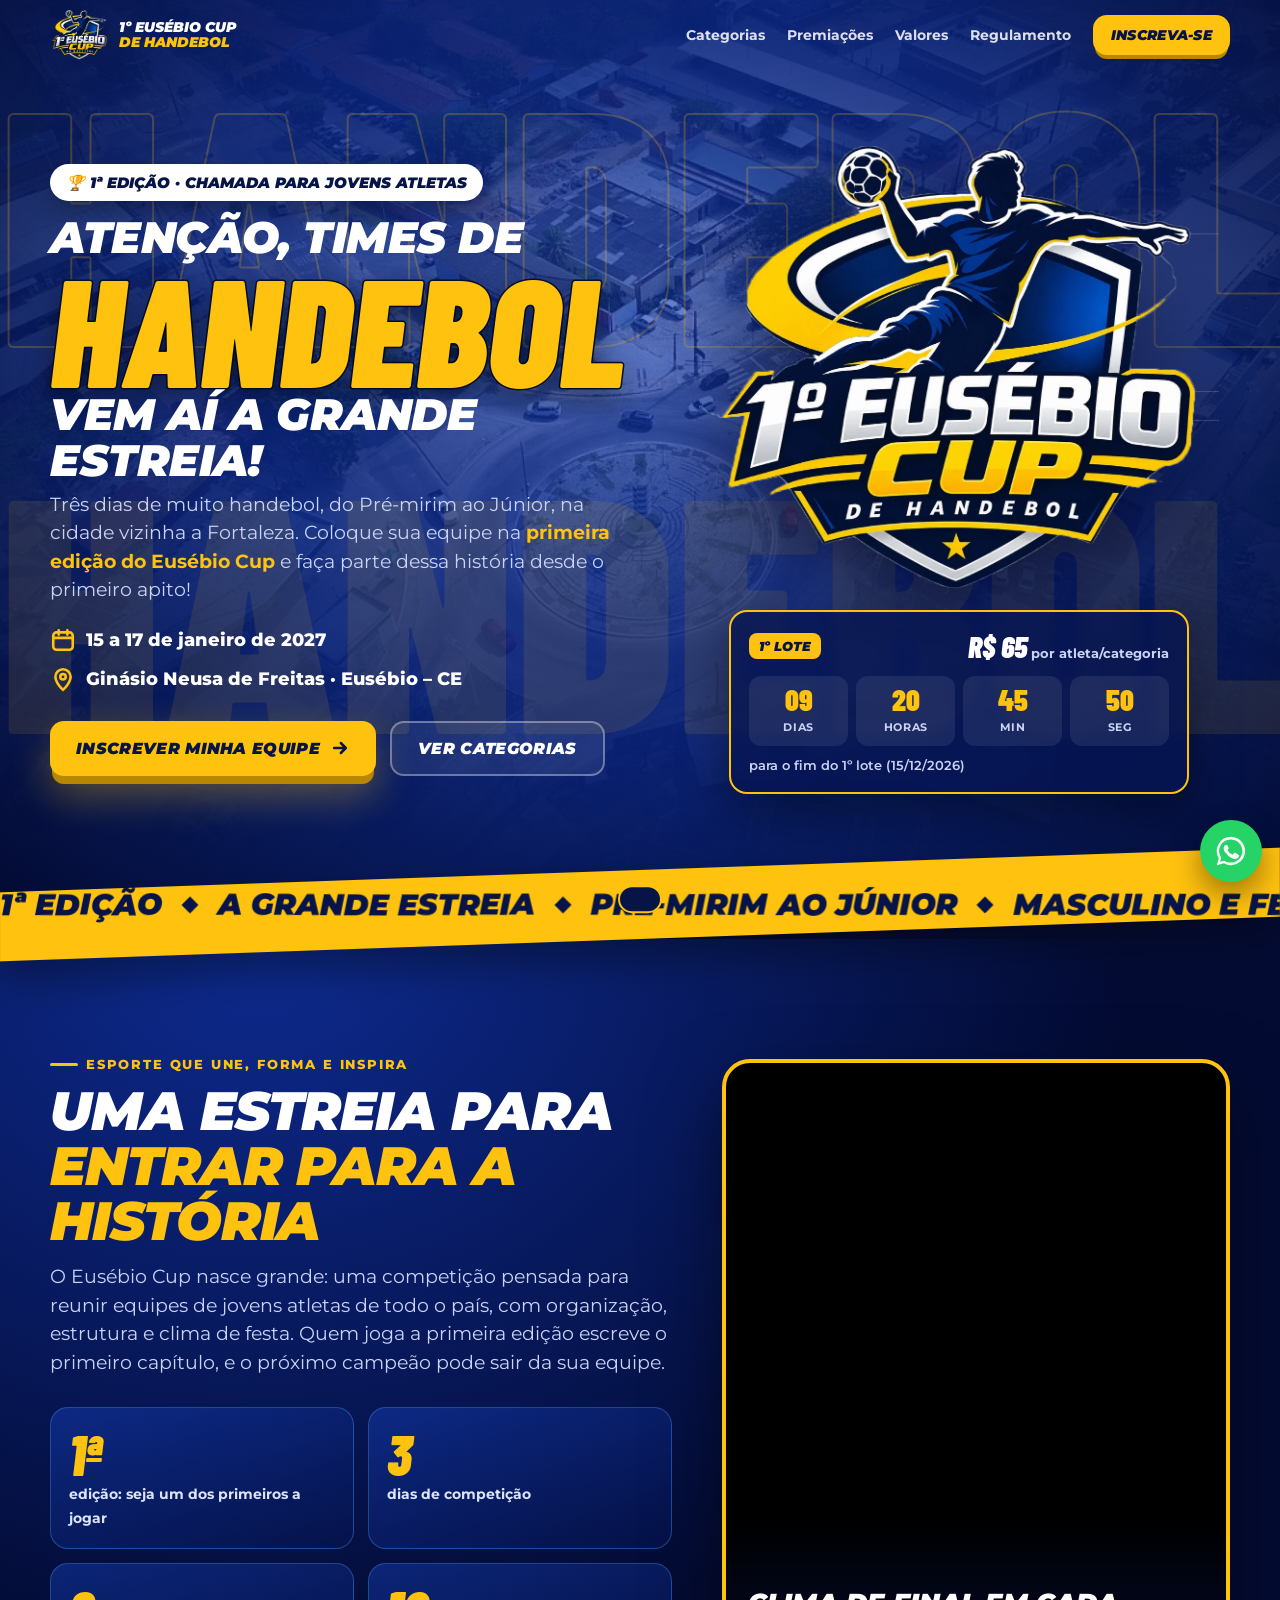
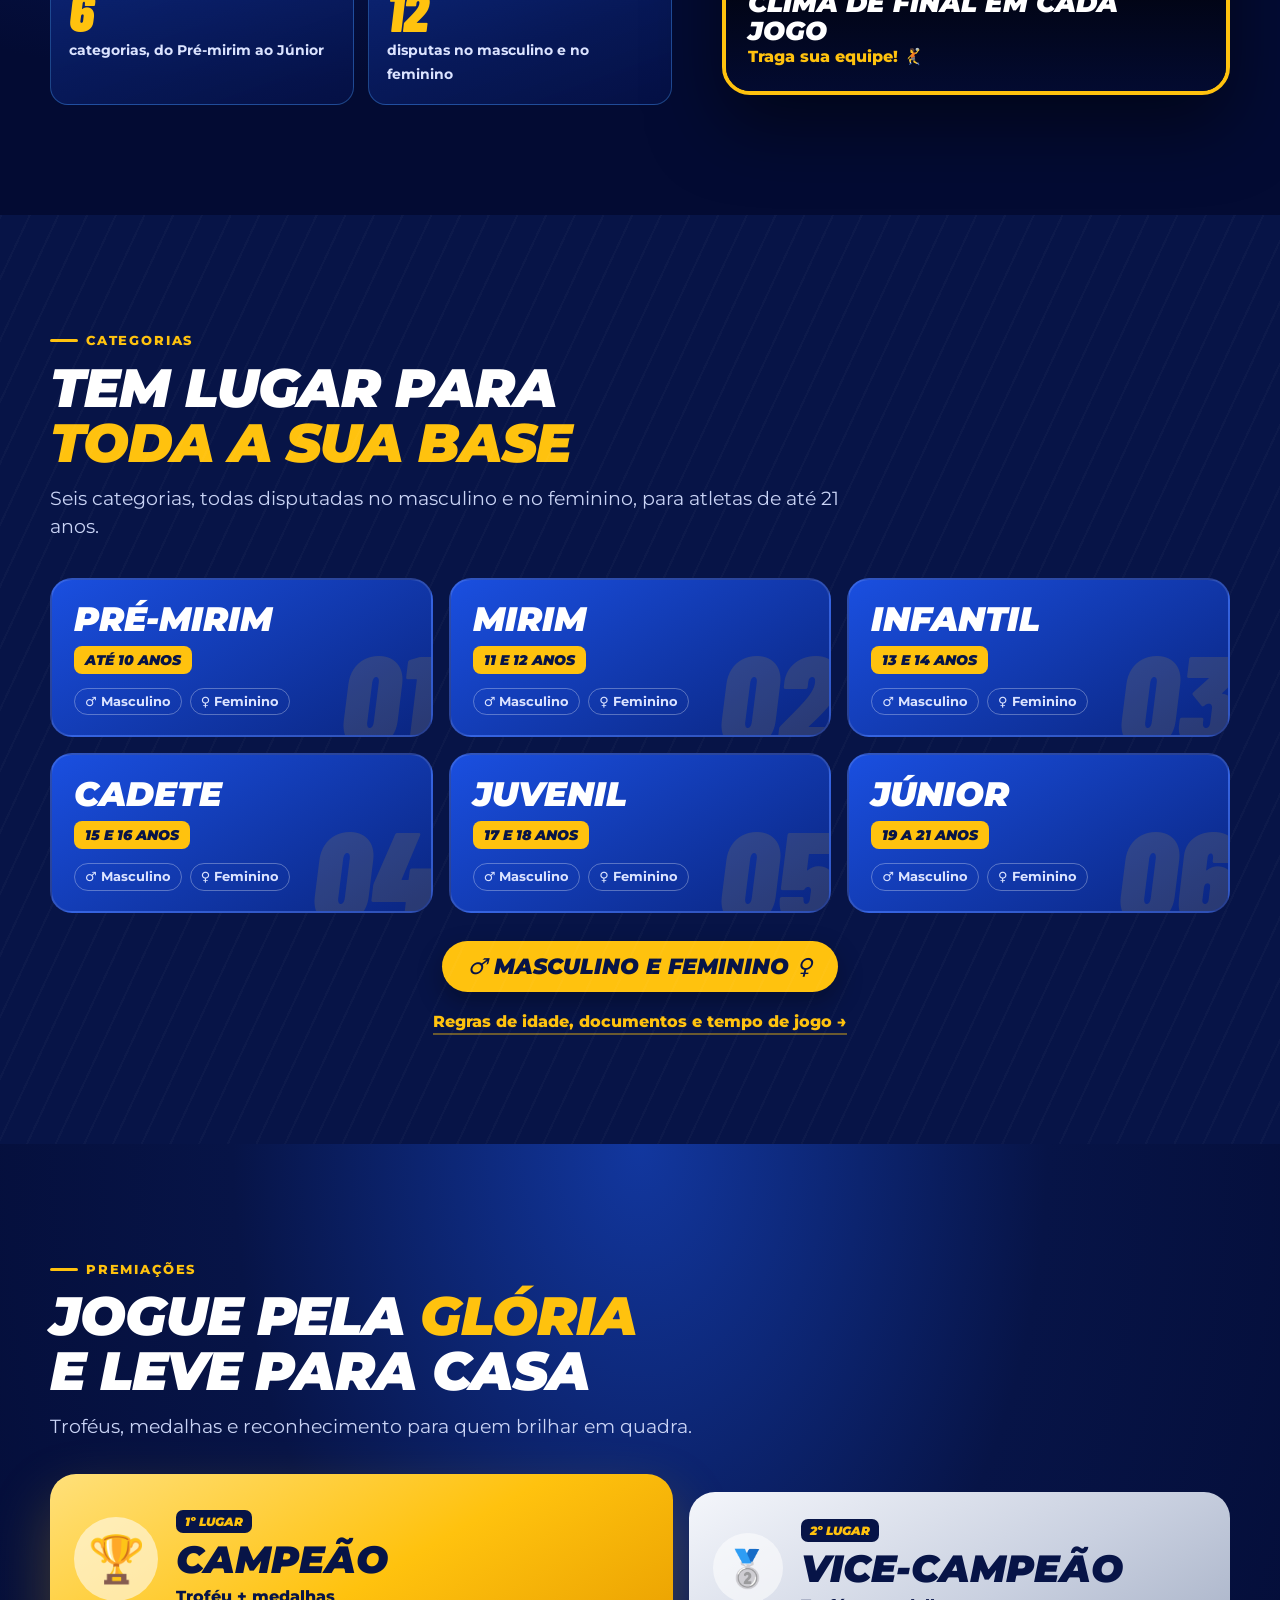
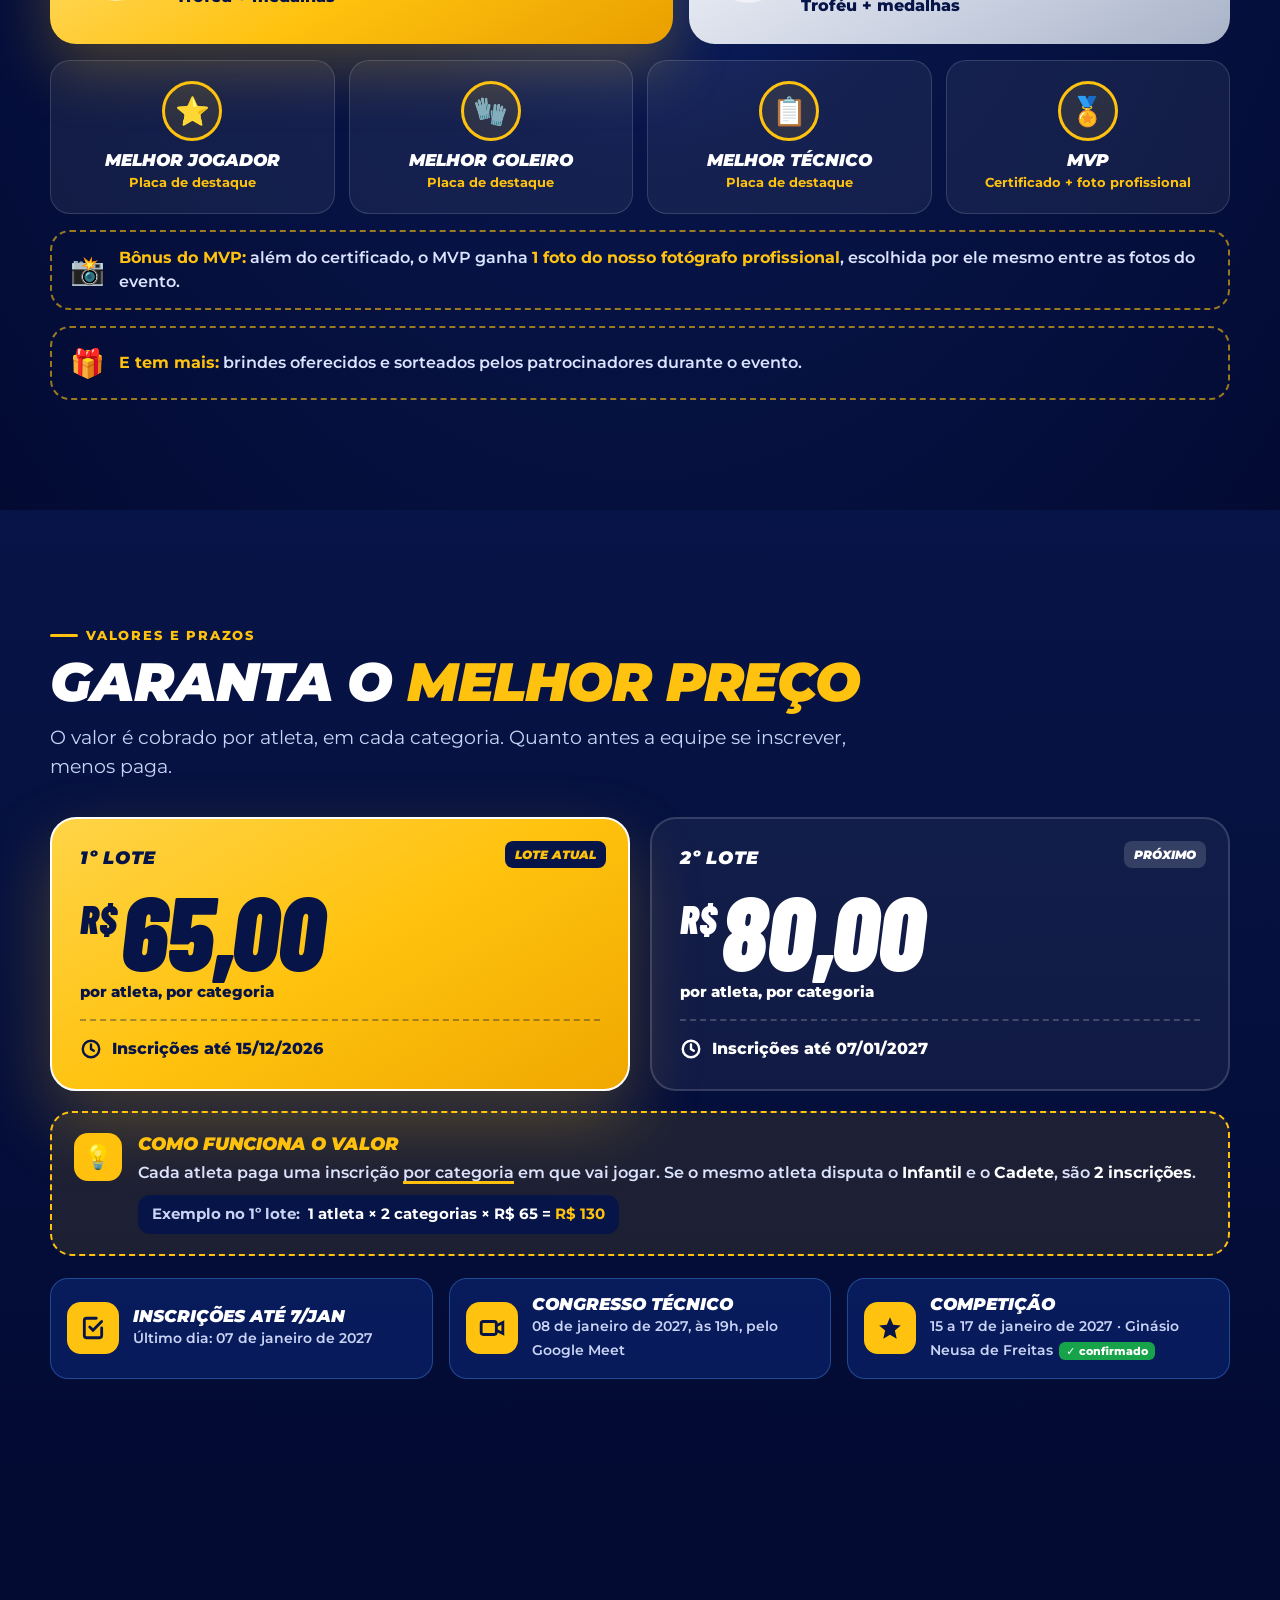
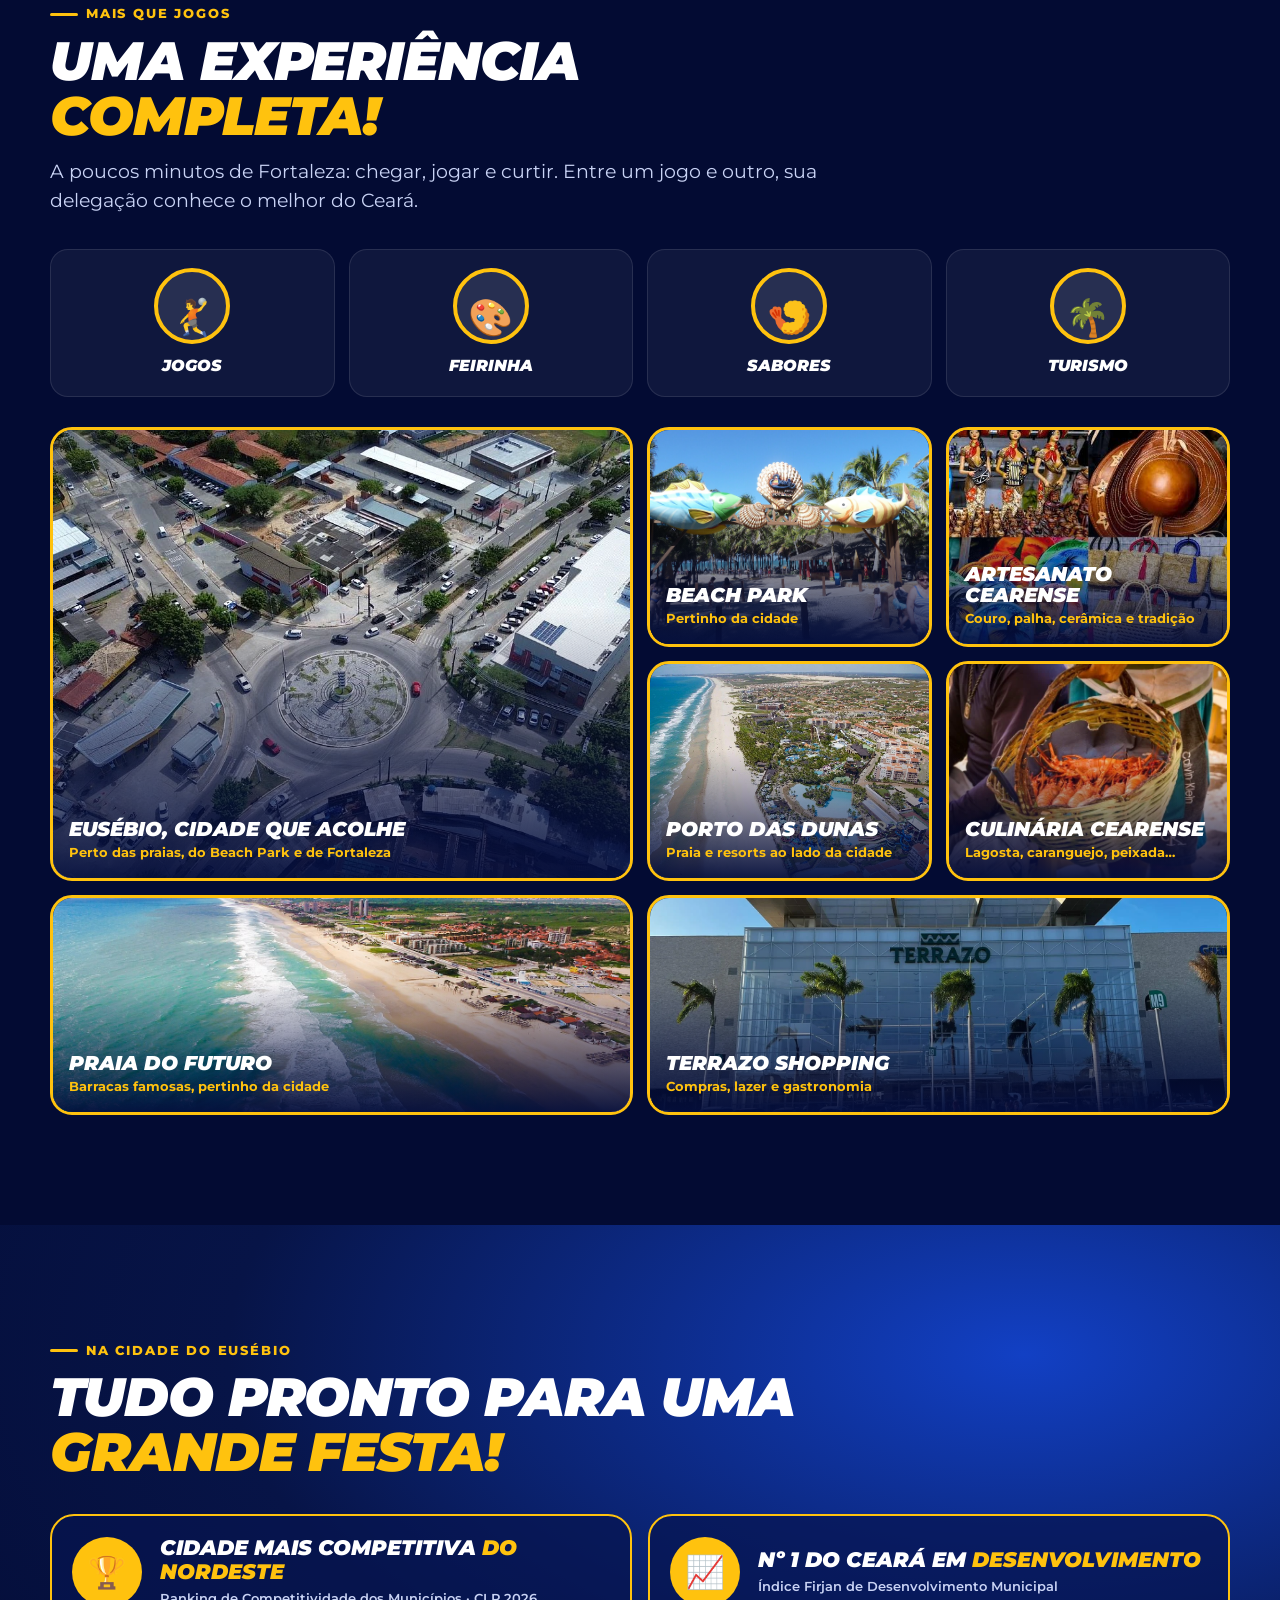
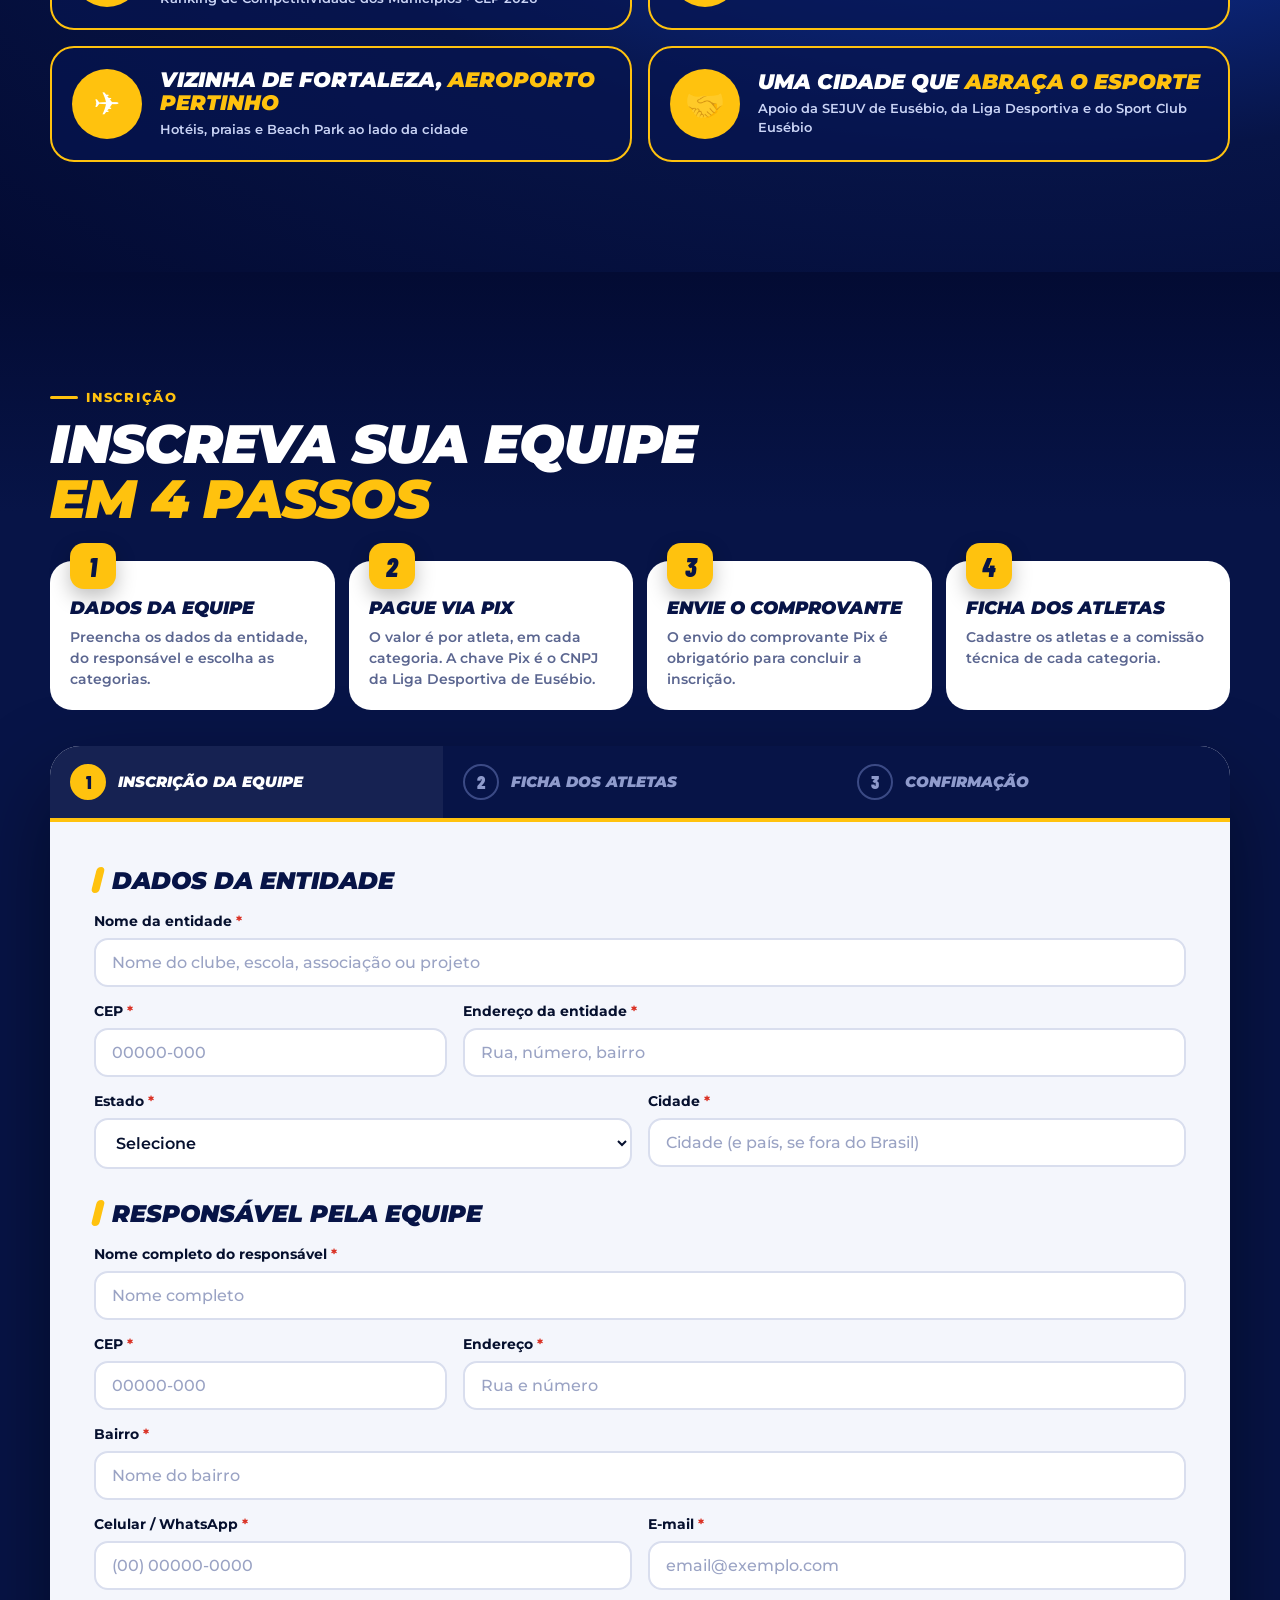
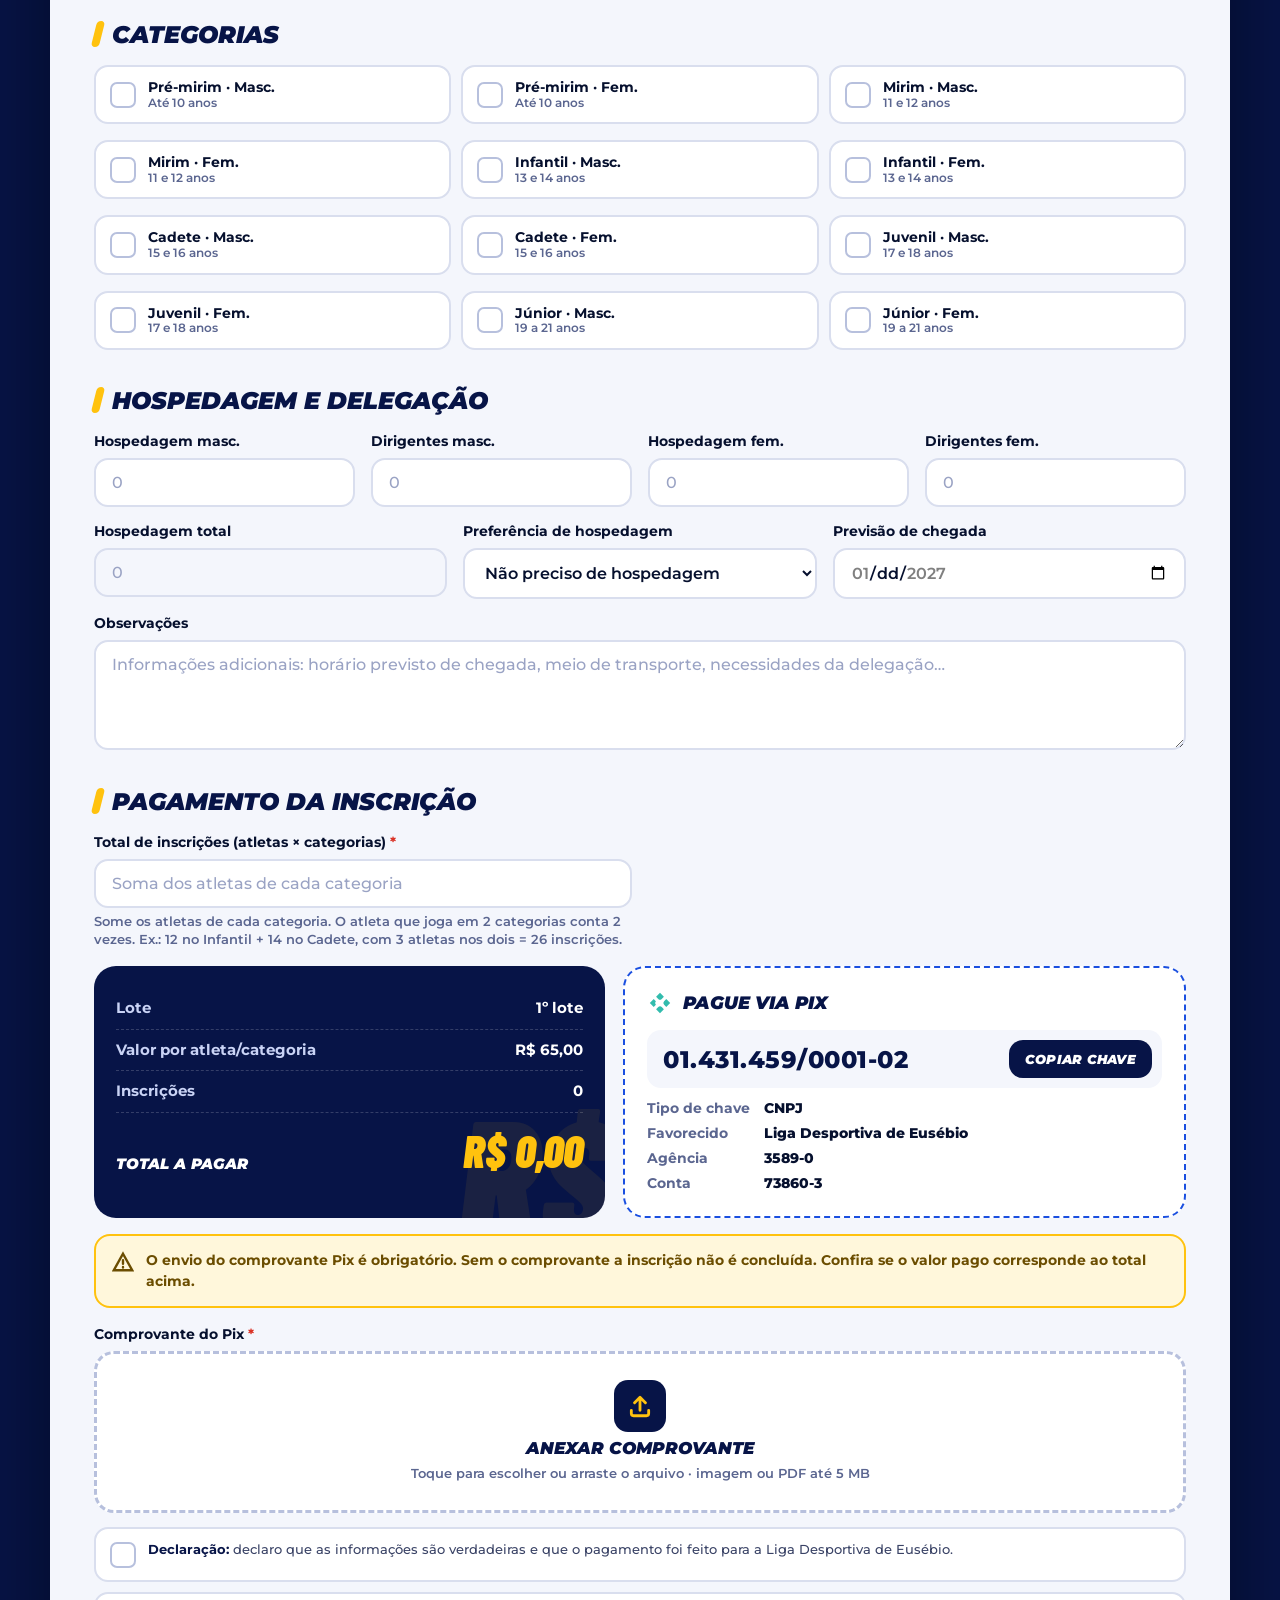
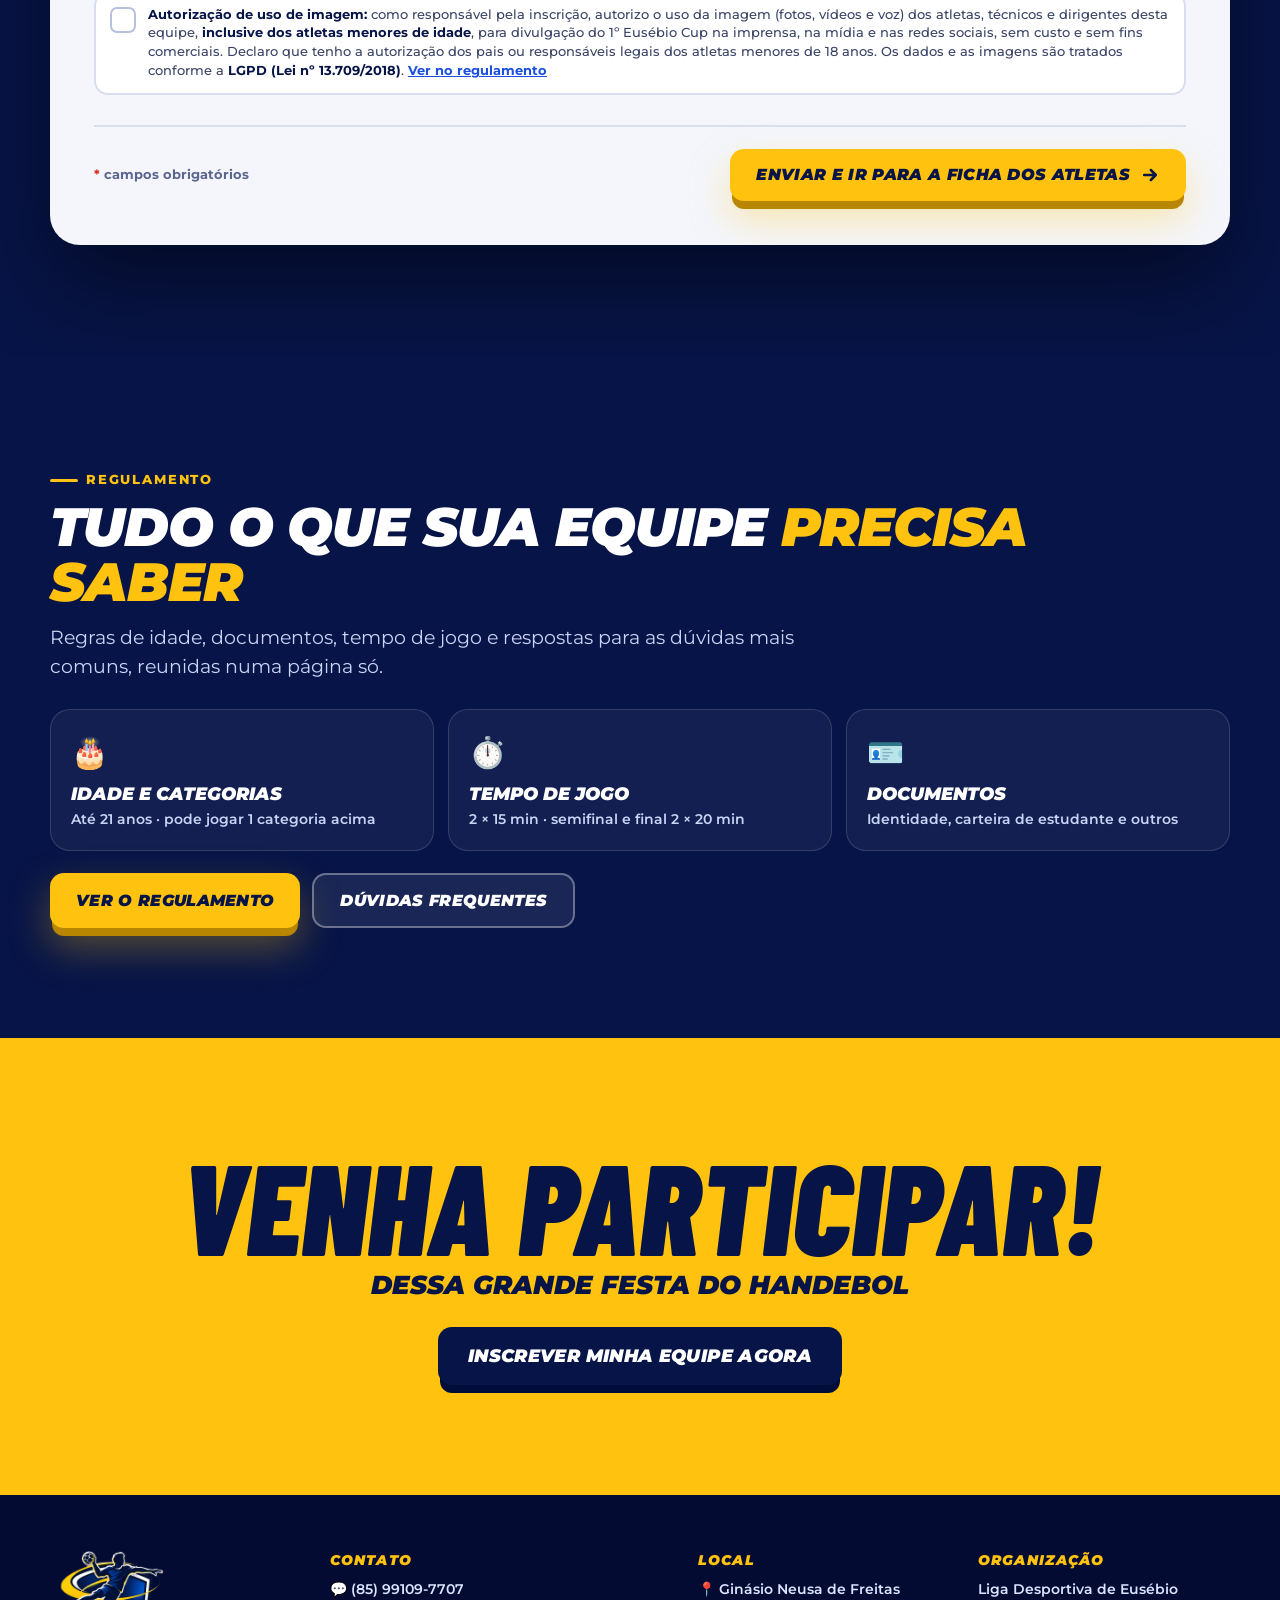
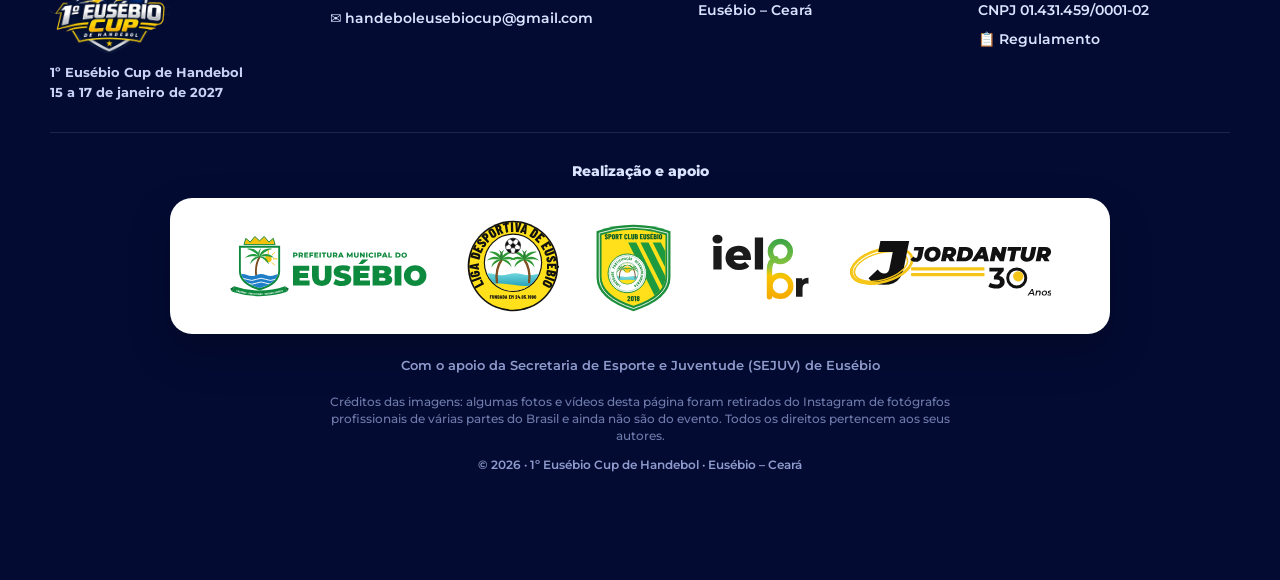
==== commit d1f124d5: "Logos dos patrocinadores atualizado" ====
--- a/index.html
+++ b/index.html
@@ -119,8 +119,9 @@
       <div class="hl-card rv"><div class="hl-ic">⭐</div><b>Melhor jogador</b><span>Placa de destaque</span></div>
       <div class="hl-card rv"><div class="hl-ic">🧤</div><b>Melhor goleiro</b><span>Placa de destaque</span></div>
       <div class="hl-card rv"><div class="hl-ic">📋</div><b>Melhor técnico</b><span>Placa de destaque</span></div>
-      <div class="hl-card rv"><div class="hl-ic">🏅</div><b>MVP</b><span>Certificado</span></div>
-    </div>
+      <div class="hl-card rv"><div class="hl-ic">🏅</div><b>MVP</b><span>Certificado + foto profissional</span></div>
+    </div>
+    <div class="gifts rv"><span>📸</span><p><b>Bônus do MVP:</b> além do certificado, o MVP ganha <b>1 foto do nosso fotógrafo profissional</b>, escolhida por ele mesmo entre as fotos do evento.</p></div>
     <div class="gifts rv"><span>🎁</span><p><b>E tem mais:</b> brindes oferecidos e sorteados pelos patrocinadores durante o evento.</p></div>
   </div>
 </section>
@@ -317,7 +318,7 @@
             <input type="checkbox" id="termos" required><label for="termos"><span><b>Declaração:</b> declaro que as informações são verdadeiras e que o pagamento foi feito para a Liga Desportiva de Eusébio.</span></label>
           </div>
           <div class="ck long" style="margin-top:10px" id="imgField">
-            <input type="checkbox" id="imagem" required><label for="imagem"><span><b>Autorização de uso de imagem:</b> como responsável pela inscrição, autorizo o uso da imagem (fotos, vídeos e voz) dos atletas, técnicos e dirigentes desta equipe, <b>inclusive dos atletas menores de idade</b>, para divulgação do 1º Eusébio Cup na imprensa, na mídia e nas redes sociais, sem custo e sem fins comerciais. Declaro que tenho a autorização dos pais ou responsáveis legais dos atletas menores de 18 anos. <a href="regulamento.html#imagem" target="_blank" rel="noopener">Ver no regulamento</a></span></label>
+            <input type="checkbox" id="imagem" required><label for="imagem"><span><b>Autorização de uso de imagem:</b> como responsável pela inscrição, autorizo o uso da imagem (fotos, vídeos e voz) dos atletas, técnicos e dirigentes desta equipe, <b>inclusive dos atletas menores de idade</b>, para divulgação do 1º Eusébio Cup na imprensa, na mídia e nas redes sociais, sem custo e sem fins comerciais. Declaro que tenho a autorização dos pais ou responsáveis legais dos atletas menores de 18 anos. Os dados e as imagens são tratados conforme a <b>LGPD (Lei nº 13.709/2018)</b>. <a href="regulamento.html#imagem" target="_blank" rel="noopener">Ver no regulamento</a></span></label>
           </div>
         </fieldset>
 
@@ -346,7 +347,7 @@
             <input type="checkbox" id="declaracao" required><label for="declaracao"><span><b>Aptidão médica:</b> atesto que os atletas acima foram examinados por médico e estão aptos para participar da competição. A ficha com assinatura do médico (CRM) e do responsável será entregue até o congresso técnico.</span></label>
           </div>
           <div class="ck long" style="margin-top:10px" id="img2Field">
-            <input type="checkbox" id="imagem2" required><label for="imagem2"><span><b>Autorização de uso de imagem:</b> autorizo o uso da imagem (fotos, vídeos e voz) dos atletas e dirigentes listados nestas fichas, <b>inclusive dos atletas menores de idade</b>, para divulgação do 1º Eusébio Cup na imprensa, na mídia e nas redes sociais, sem custo e sem fins comerciais, e declaro ter a autorização dos pais ou responsáveis legais dos atletas menores de 18 anos. <a href="regulamento.html#imagem" target="_blank" rel="noopener">Ver no regulamento</a></span></label>
+            <input type="checkbox" id="imagem2" required><label for="imagem2"><span><b>Autorização de uso de imagem:</b> autorizo o uso da imagem (fotos, vídeos e voz) dos atletas e dirigentes listados nestas fichas, <b>inclusive dos atletas menores de idade</b>, para divulgação do 1º Eusébio Cup na imprensa, na mídia e nas redes sociais, sem custo e sem fins comerciais, e declaro ter a autorização dos pais ou responsáveis legais dos atletas menores de 18 anos. Os dados e as imagens são tratados conforme a <b>LGPD (Lei nº 13.709/2018)</b>. <a href="regulamento.html#imagem" target="_blank" rel="noopener">Ver no regulamento</a></span></label>
           </div>
           <div class="alert info"><svg width="22" height="22" viewBox="0 0 24 24" fill="none" stroke="currentColor" stroke-width="2.6" stroke-linecap="round"><circle cx="12" cy="12" r="9"/><path d="M12 11v6M12 7.5v.5"/></svg><div>Use o botão <b>Imprimir ficha</b> de cada categoria para gerar a ficha oficial já preenchida, colher as assinaturas e, se já tiver, anexar a ficha assinada aqui.</div></div>
         </fieldset>
@@ -435,9 +436,15 @@
       </div>
     </div>
     <p class="ft-label">Realização e apoio</p>
-    <img class="apoio" src="assets/apoio.png" alt="Prefeitura de Eusébio, Secretaria de Esporte e Juventude, Liga Desportiva de Eusébio, IEL Brasil e Sport Club Eusébio">
+    <ul class="sponsors" aria-label="Realização e apoio">
+      <li class="w"><img src="assets/logos/prefeitura.svg" alt="Prefeitura Municipal do Eusébio" loading="lazy"></li>
+      <li class="r"><img src="assets/logos/liga.svg" alt="Liga Desportiva de Eusébio" loading="lazy"></li>
+      <li class="r"><img src="assets/logos/sport.svg" alt="Sport Club Eusébio" loading="lazy"></li>
+      <li class="s"><img src="assets/logos/iel.svg" alt="IEL Brasil" loading="lazy"></li>
+      <li class="w"><img src="assets/logos/jordantur.svg" alt="Jordantur 30 anos" loading="lazy"></li>
+    </ul>
     <p>Com o apoio da Secretaria de Esporte e Juventude (SEJUV) de Eusébio</p>
-    <p class="credits">Créditos das imagens: algumas fotos e vídeos desta página foram retirados do Instagram de profissionais da região e ainda não são do evento. Todos os direitos pertencem aos seus autores.</p>
+    <p class="credits">Créditos das imagens: algumas fotos e vídeos desta página foram retirados do Instagram de fotógrafos profissionais de várias partes do Brasil e ainda não são do evento. Todos os direitos pertencem aos seus autores.</p>
     <p class="copy">© 2026 · 1º Eusébio Cup de Handebol · Eusébio – Ceará</p>
   </div>
 </footer>
@@ -806,7 +813,7 @@
   <table><tr><th class="n">Nº</th><th>Dirigentes</th><th style="width:160px">Nº do CREF</th></tr>
   ${F.dirigentes.map((d, j) => `<tr><td class="n">${String(j + 1).padStart(2, '0')}</td><td><b>${esc(d.funcao)}:</b> ${esc(d.nome)}</td><td>${esc(d.cref)}</td></tr>`).join('')}</table>
   <p>Atesto que os atletas acima foram por mim examinados e estão aptos para participarem da competição.</p>
-  <p style="font-size:12px"><b>Autorização de uso de imagem:</b> o responsável pela equipe autoriza o uso da imagem (fotos, vídeos e voz) dos atletas e dirigentes acima, inclusive dos menores de idade, para divulgação do 1º Eusébio Cup na imprensa, na mídia e nas redes sociais, sem custo e sem fins comerciais, e declara ter a autorização dos pais ou responsáveis legais dos atletas menores de 18 anos.</p>
+  <p style="font-size:12px"><b>Autorização de uso de imagem:</b> o responsável pela equipe autoriza o uso da imagem (fotos, vídeos e voz) dos atletas e dirigentes acima, inclusive dos menores de idade, para divulgação do 1º Eusébio Cup na imprensa, na mídia e nas redes sociais, sem custo e sem fins comerciais, e declara ter a autorização dos pais ou responsáveis legais dos atletas menores de 18 anos. Os dados pessoais e as imagens são tratados conforme a Lei Geral de Proteção de Dados (LGPD – Lei nº 13.709/2018), apenas para a organização e a divulgação do evento.</p>
   <div class="sig"><div>Ass. do Médico e C.R.M.</div><div>Ass. do Responsável pela equipe</div></div>
   <p style="margin-top:24px"><b>Telefone para contato:</b> ${esc($('#fTel').value)} &nbsp;&nbsp; <b>E-mail:</b> ${esc($('#fEmail').value)}</p>
   <script>window.onload=()=>setTimeout(()=>window.print(),300)<\/script></body></html>`);
--- a/assets/site.css
+++ b/assets/site.css
@@ -222,7 +222,7 @@
 .step{display:none;padding:clamp(20px,4vw,44px)}
 .step.on{display:block;animation:fade .35s ease}
 @keyframes fade{from{opacity:0;transform:translateY(10px)}}
-.fs{border:0;padding:0;margin:0 0 30px}
+.fs{border:0;padding:0;margin:0 0 30px;min-width:0}
 .fs legend{display:flex;align-items:center;gap:10px;padding:0;margin-bottom:16px;font:italic 900 clamp(19px,2.2vw,24px) var(--F);text-transform:uppercase;color:var(--navy)}
 .fs legend::before{content:"";width:8px;height:26px;background:var(--gold);border-radius:4px;transform:skewX(-14deg)}
 .grid{display:grid;grid-template-columns:repeat(12,1fr);gap:14px 16px}
@@ -250,6 +250,10 @@
 .ck input:checked + label::before{background:var(--navy) url("data:image/svg+xml,%3Csvg xmlns='http://www.w3.org/2000/svg' viewBox='0 0 24 24' fill='none' stroke='%23ffc20e' stroke-width='4' stroke-linecap='round' stroke-linejoin='round'%3E%3Cpath d='M5 12l5 5 9-10'/%3E%3C/svg%3E") center/16px no-repeat;border-color:var(--navy)}
 .ck input:focus-visible + label{box-shadow:0 0 0 4px rgba(26,79,224,.2)}
 .grpbad .ck label{border-color:#f3b7b1}
+.ck.long label{align-items:flex-start;font-size:12.5px;font-weight:500;line-height:1.5;color:#3a4366}
+.ck.long label b{color:var(--navy)}
+.ck.long label a{color:var(--blue,#1a4fe0);font-weight:700;white-space:nowrap}
+.ck.long label::before{margin-top:1px}
 .pay{display:grid;grid-template-columns:1fr 1.1fr;gap:18px;align-items:stretch}
 @media (max-width:820px){.pay{grid-template-columns:1fr}}
 .sum{background:var(--navy);color:#fff;border-radius:22px;padding:22px;position:relative;overflow:hidden}
@@ -351,6 +355,17 @@
 .cta-final .btn-navy{font-size:18px;padding:18px 30px;box-shadow:0 10px 0 -2px #000c3a}
 footer{background:var(--deep);padding:50px 0 100px;text-align:center}
 footer .apoio{width:min(540px,100%);margin:14px auto 22px;border-radius:22px}
+footer .sponsors{list-style:none;max-width:940px;margin:16px auto 22px;padding:22px 28px;background:#fff;border-radius:22px;display:flex;flex-wrap:wrap;justify-content:center;align-items:center;gap:18px 36px;box-shadow:0 18px 40px rgba(0,0,0,.25)}
+footer .sponsors li{display:flex;align-items:center;justify-content:center;height:92px}
+footer .sponsors li.w{height:64px}
+footer .sponsors li.s{height:76px}
+footer .sponsors img{display:block;height:100%;width:auto;max-width:100%}
+@media (max-width:640px){
+  footer .sponsors{padding:18px 14px;gap:16px 20px;border-radius:18px}
+  footer .sponsors li{height:66px}
+  footer .sponsors li.w{height:44px}
+  footer .sponsors li.s{height:54px}
+}
 footer p{color:#8f9bcc;font-size:13px;font-weight:600;margin:6px 0}
 .wa{position:fixed;right:18px;bottom:18px;z-index:60;width:62px;height:62px;border-radius:50%;background:#25d366;display:grid;place-items:center;box-shadow:0 12px 30px rgba(0,0,0,.4);transition:transform .15s}
 .wa:hover{transform:scale(1.08)}
@@ -510,6 +525,9 @@
 .rule li{position:relative;padding-left:22px;color:#dbe3ff;font-weight:600;font-size:15px}
 .rule li::before{content:"";position:absolute;left:2px;top:9px;width:8px;height:8px;border-radius:2px;background:var(--gold);transform:rotate(45deg)}
 .rule li b{color:#fff}
+.rule .lgpd{margin-top:18px;background:rgba(255,194,14,.08);border:2px dashed rgba(255,194,14,.55);border-radius:18px;padding:16px 18px}
+.rule .lgpd > b{display:block;margin-bottom:10px;font:italic 900 16px var(--F);text-transform:uppercase;color:var(--gold)}
+.rule .lgpd a{color:var(--gold);font-weight:700;overflow-wrap:anywhere}
 .nums{display:grid;grid-template-columns:repeat(2,1fr);gap:10px}
 .num{background:rgba(26,79,224,.25);border:1px solid rgba(74,163,255,.3);border-radius:16px;padding:14px}
 .num b{display:block;font:italic 900 34px/1 var(--B);color:var(--gold)}
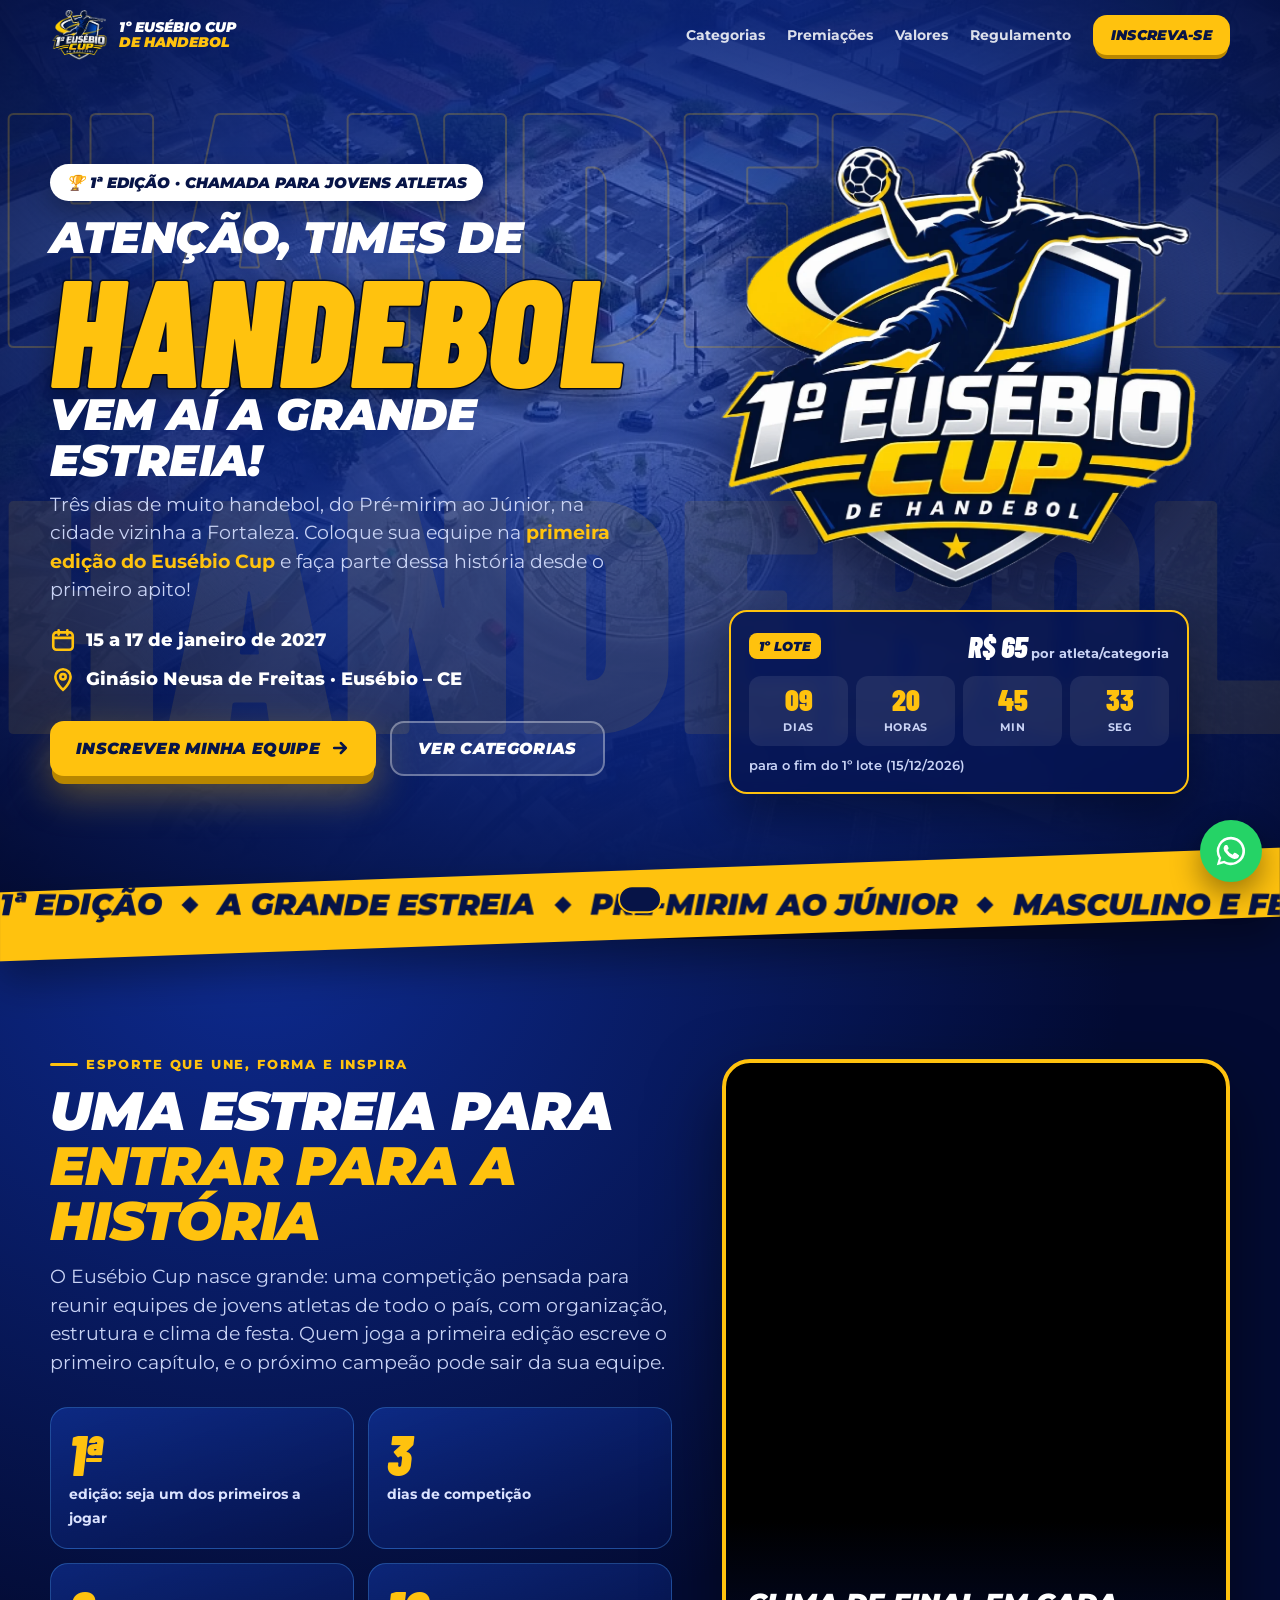
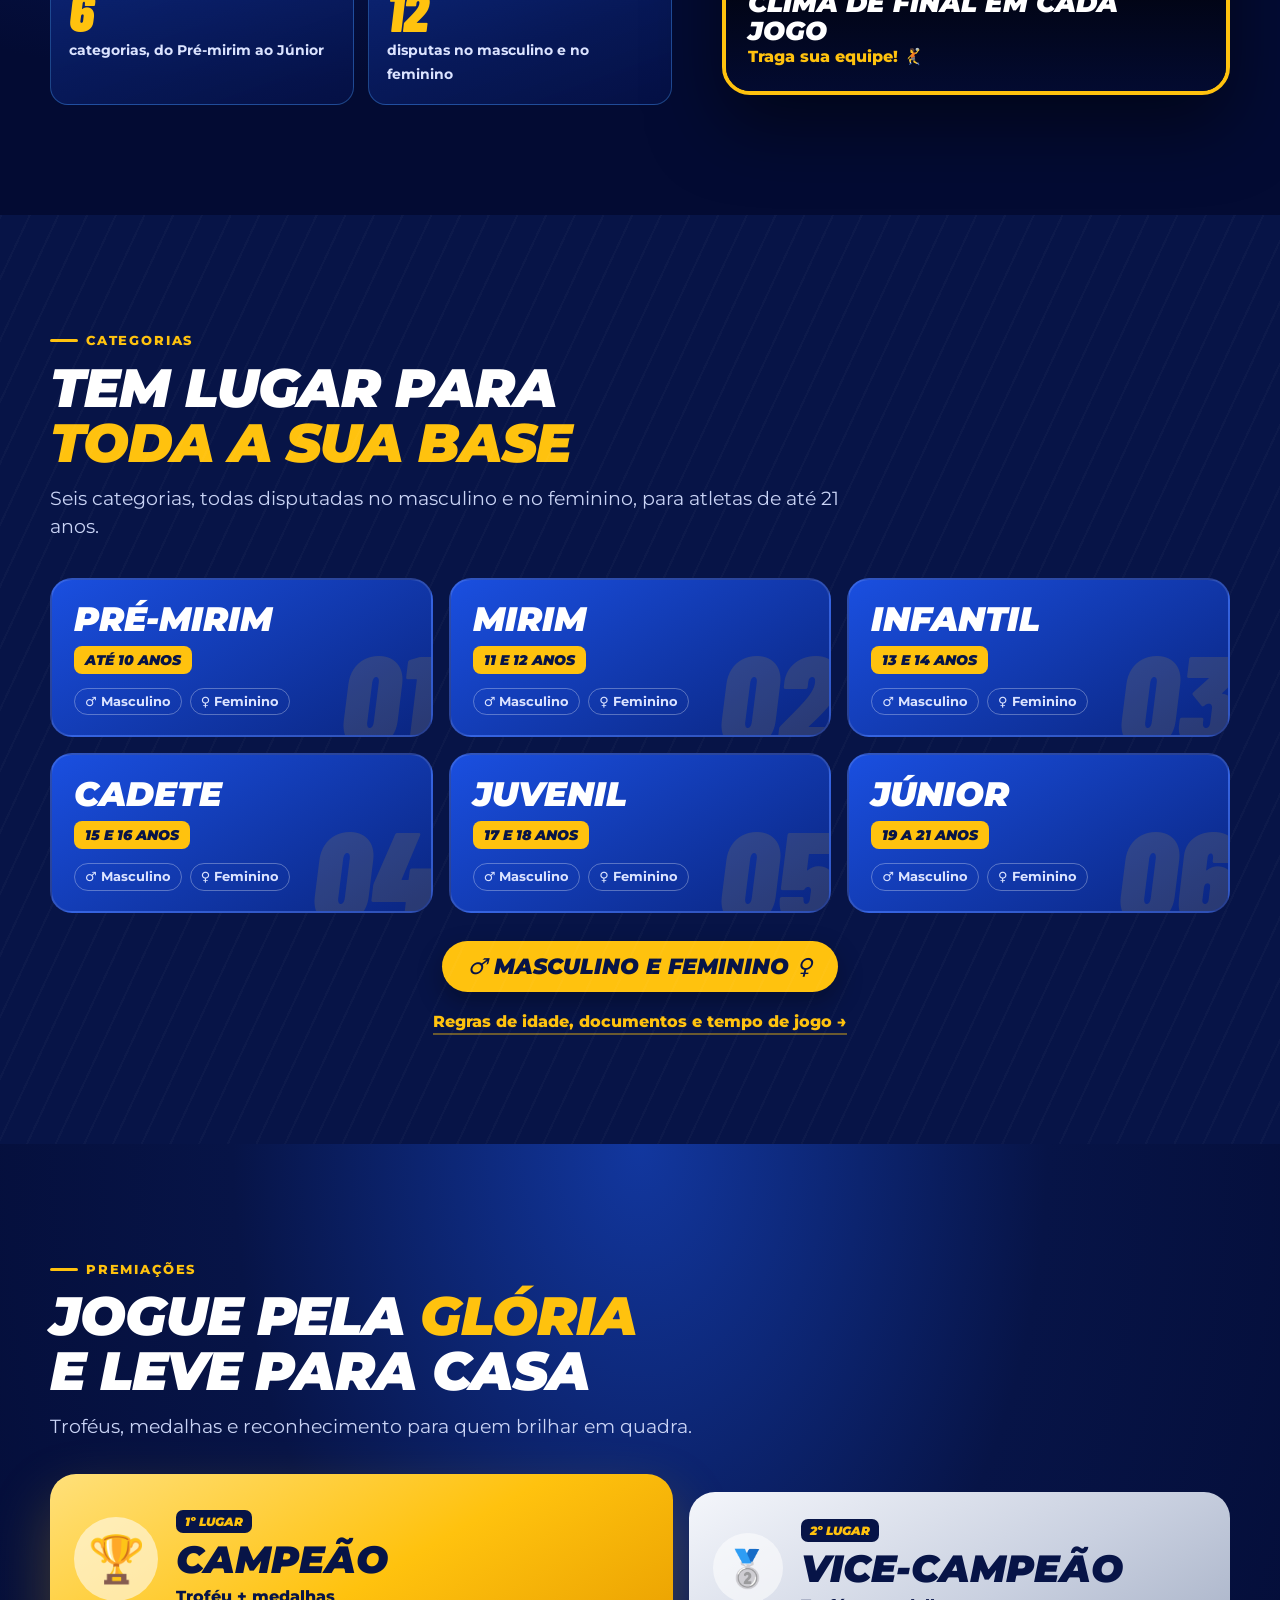
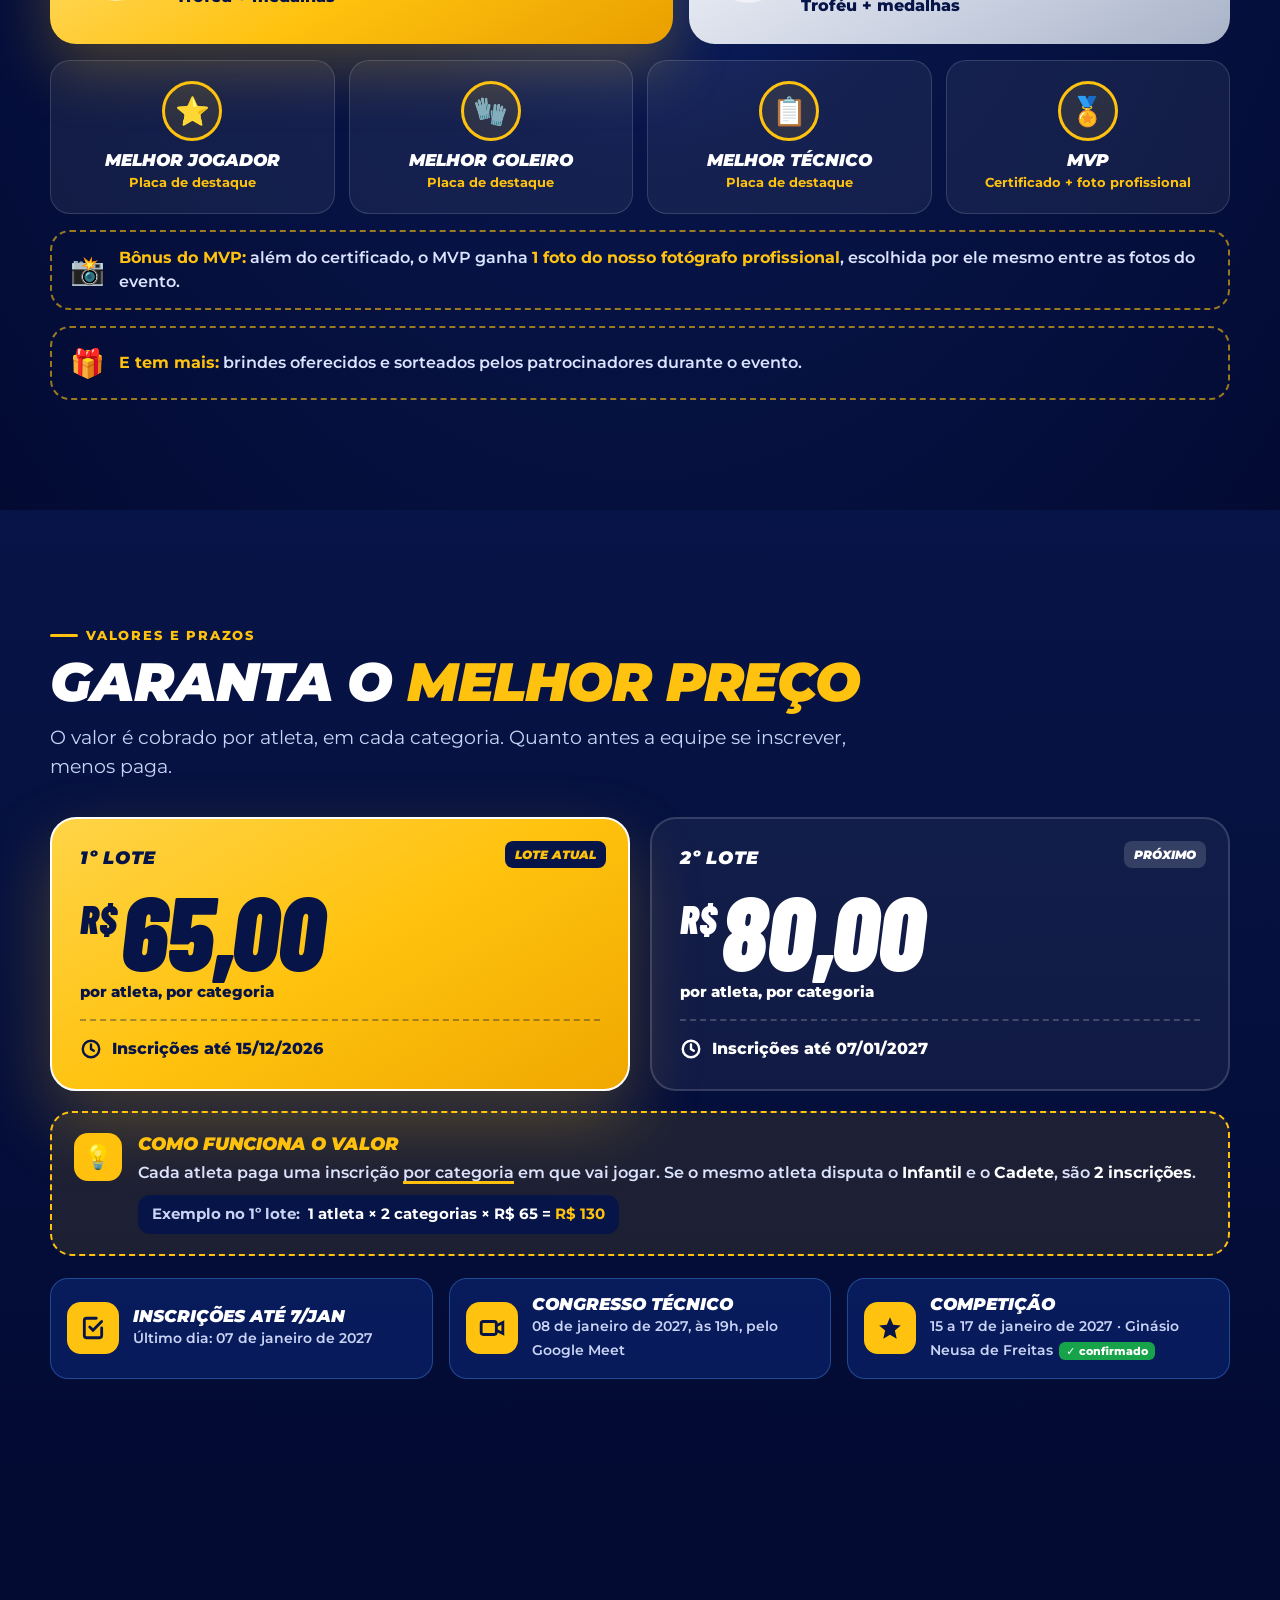
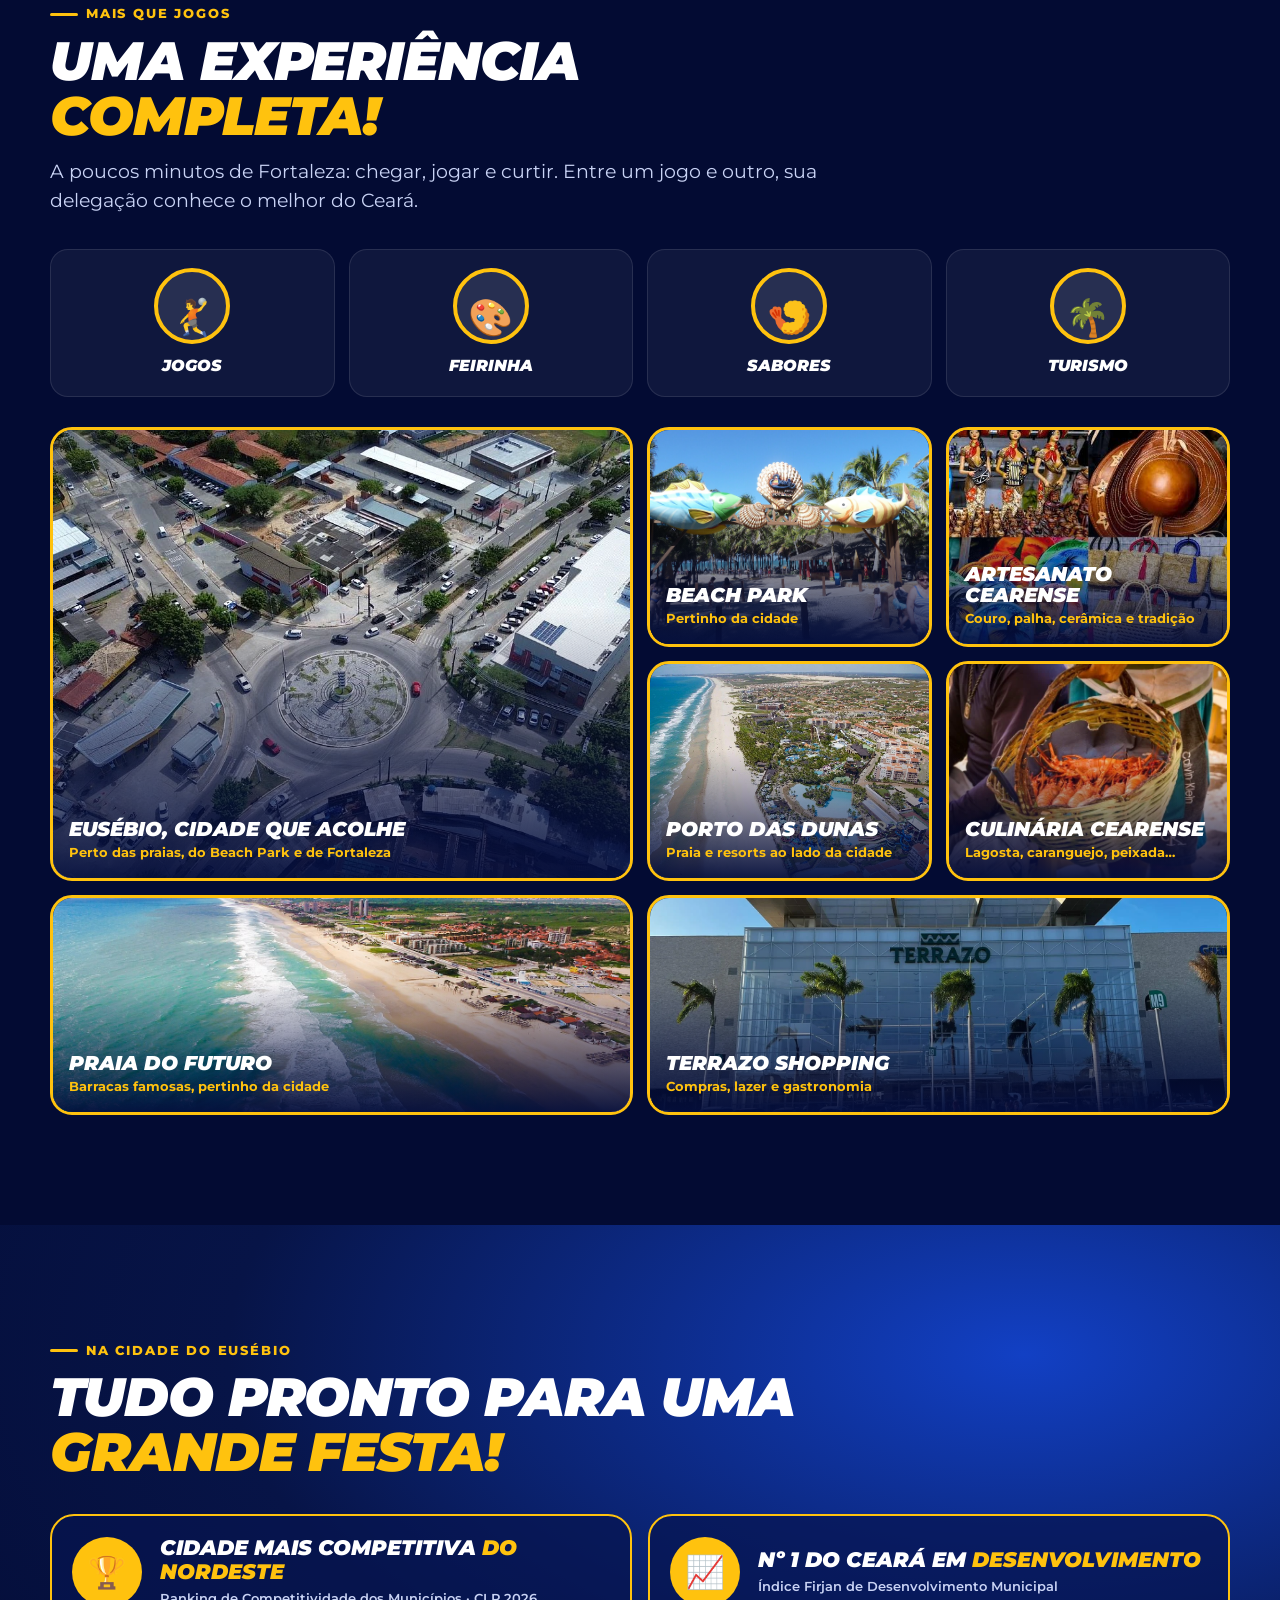
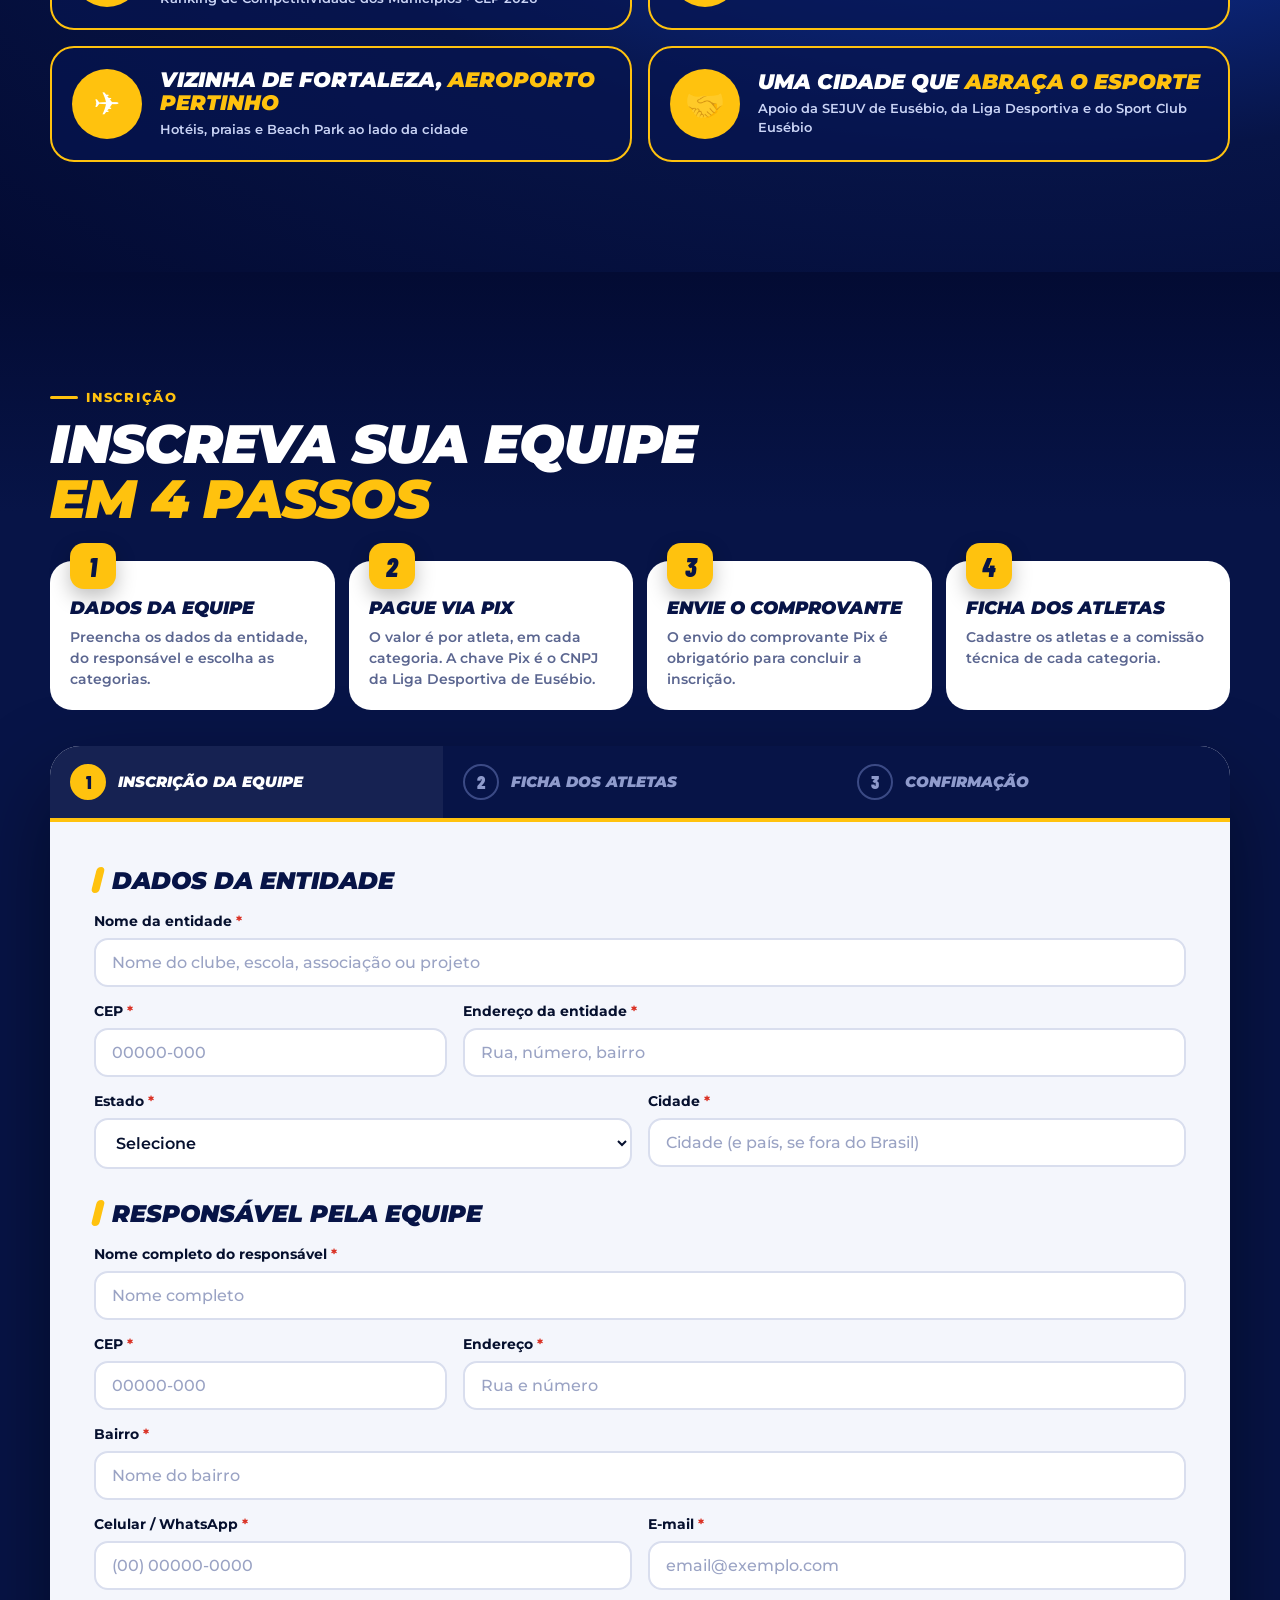
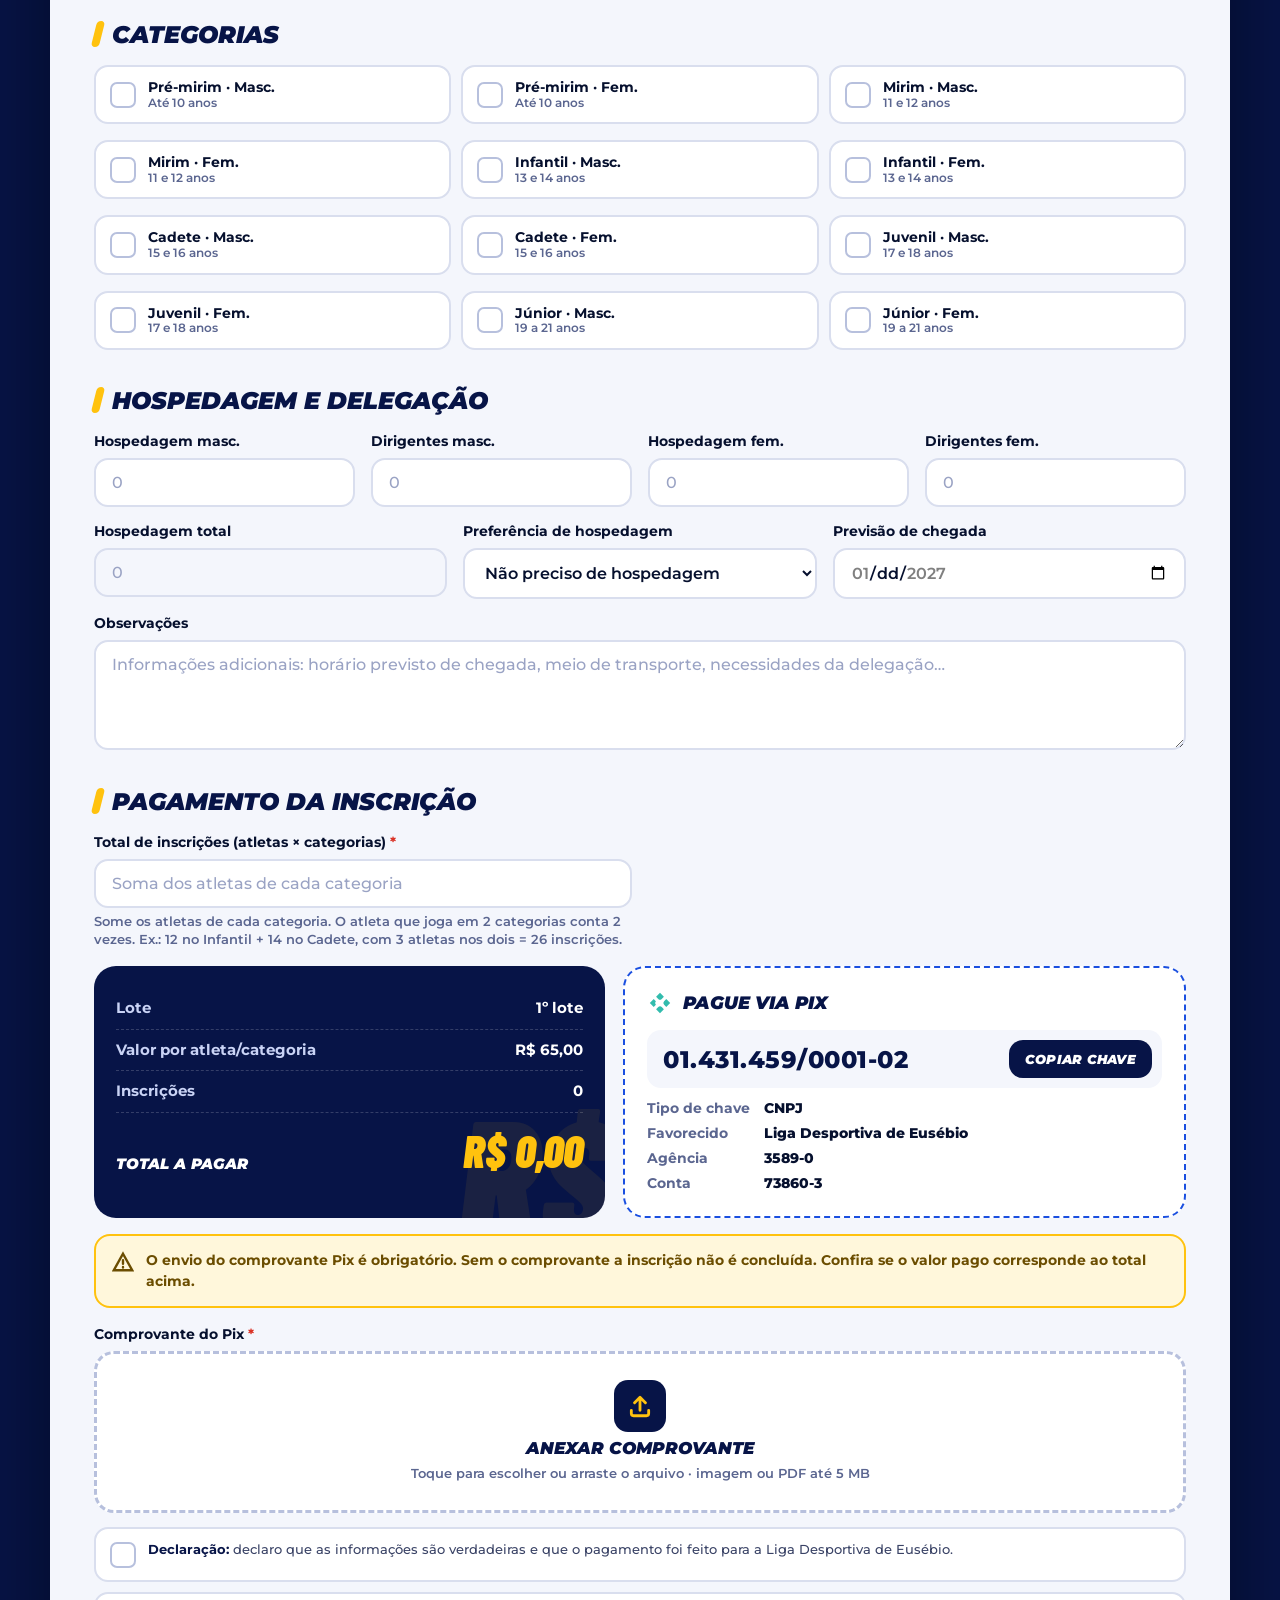
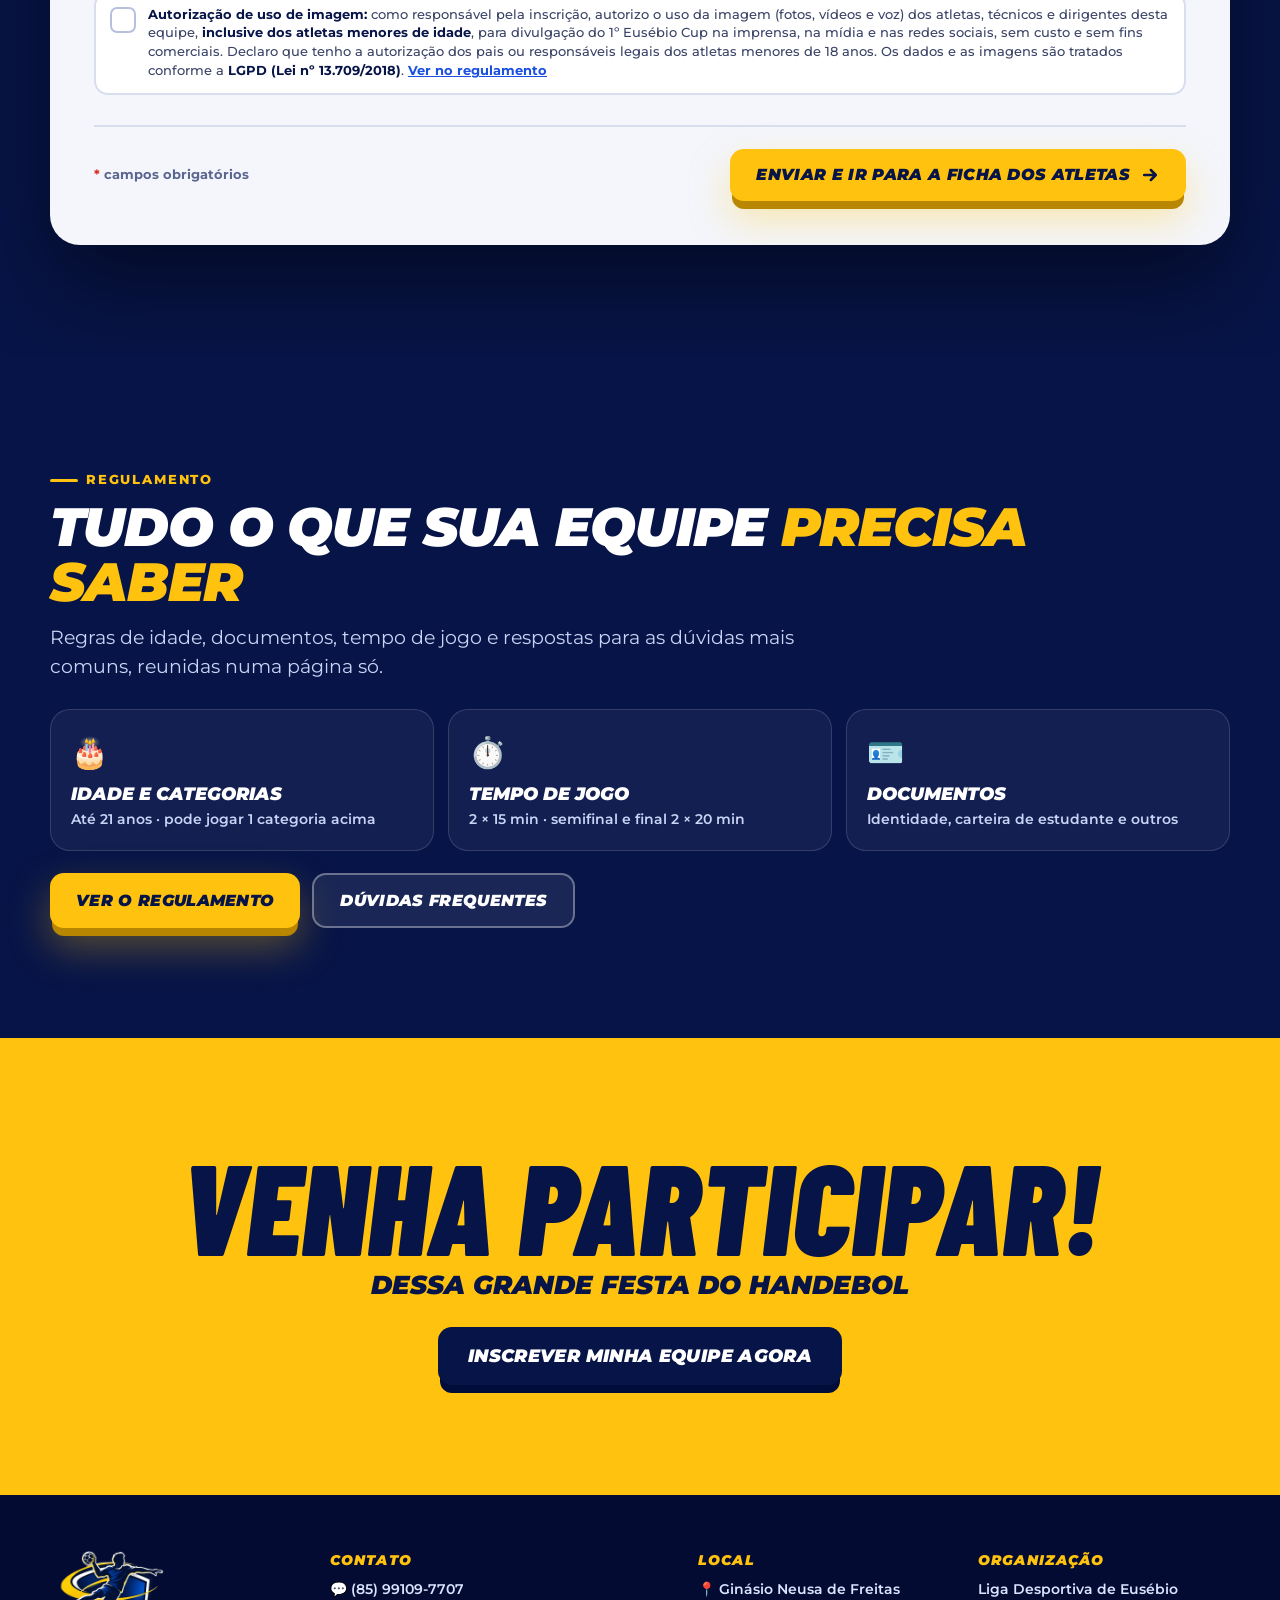
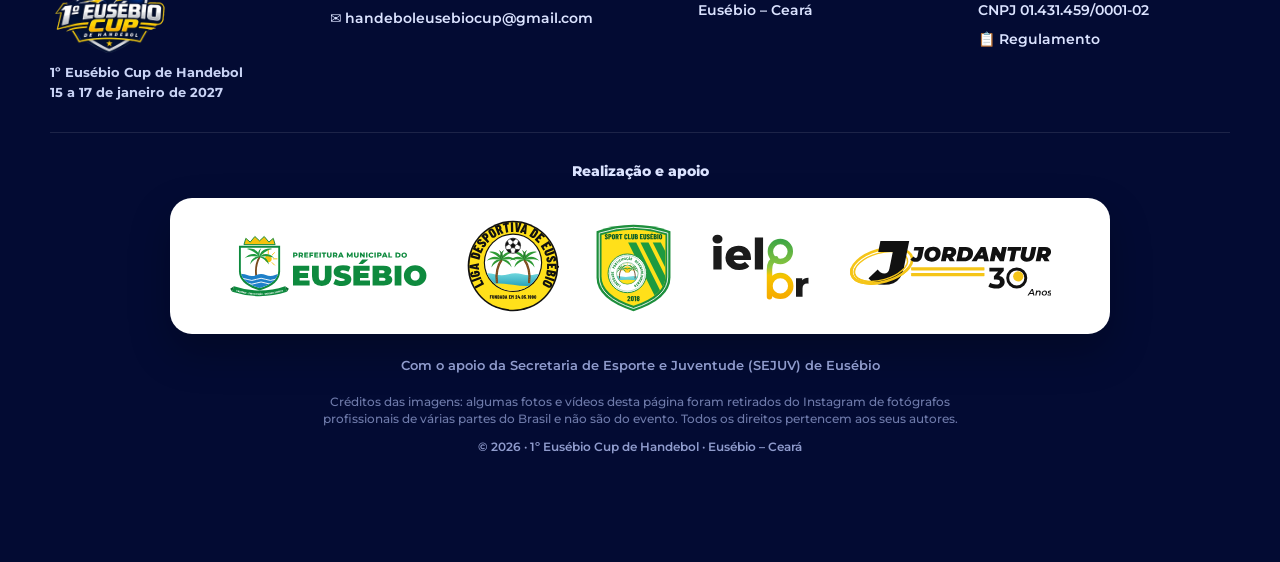
==== commit 57d4cb46: "Logo Principal Atualizado" ====
--- a/index.html
+++ b/index.html
@@ -444,7 +444,7 @@
       <li class="w"><img src="assets/logos/jordantur.svg" alt="Jordantur 30 anos" loading="lazy"></li>
     </ul>
     <p>Com o apoio da Secretaria de Esporte e Juventude (SEJUV) de Eusébio</p>
-    <p class="credits">Créditos das imagens: algumas fotos e vídeos desta página foram retirados do Instagram de fotógrafos profissionais de várias partes do Brasil e ainda não são do evento. Todos os direitos pertencem aos seus autores.</p>
+    <p class="credits">Créditos das imagens: algumas fotos e vídeos desta página foram retirados do Instagram de fotógrafos profissionais de várias partes do Brasil e não são do evento. Todos os direitos pertencem aos seus autores.</p>
     <p class="copy">© 2026 · 1º Eusébio Cup de Handebol · Eusébio – Ceará</p>
   </div>
 </footer>
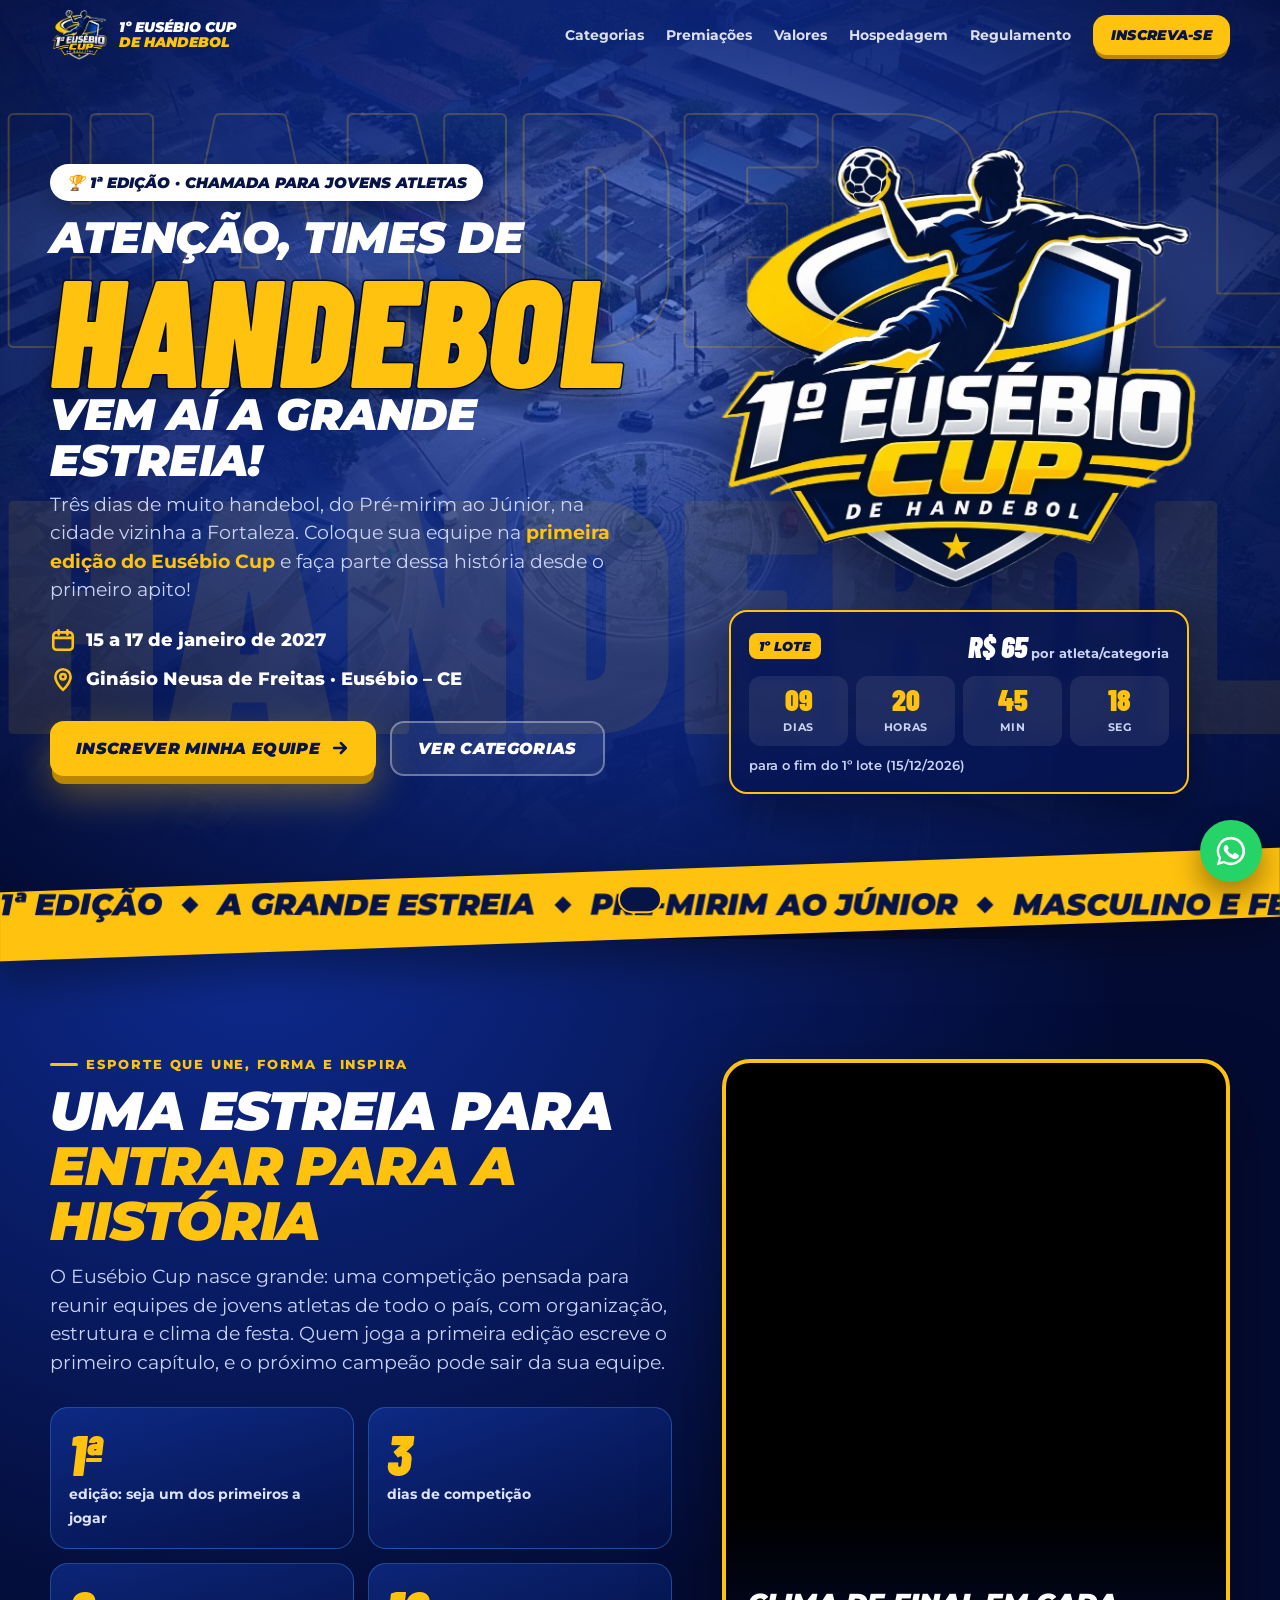
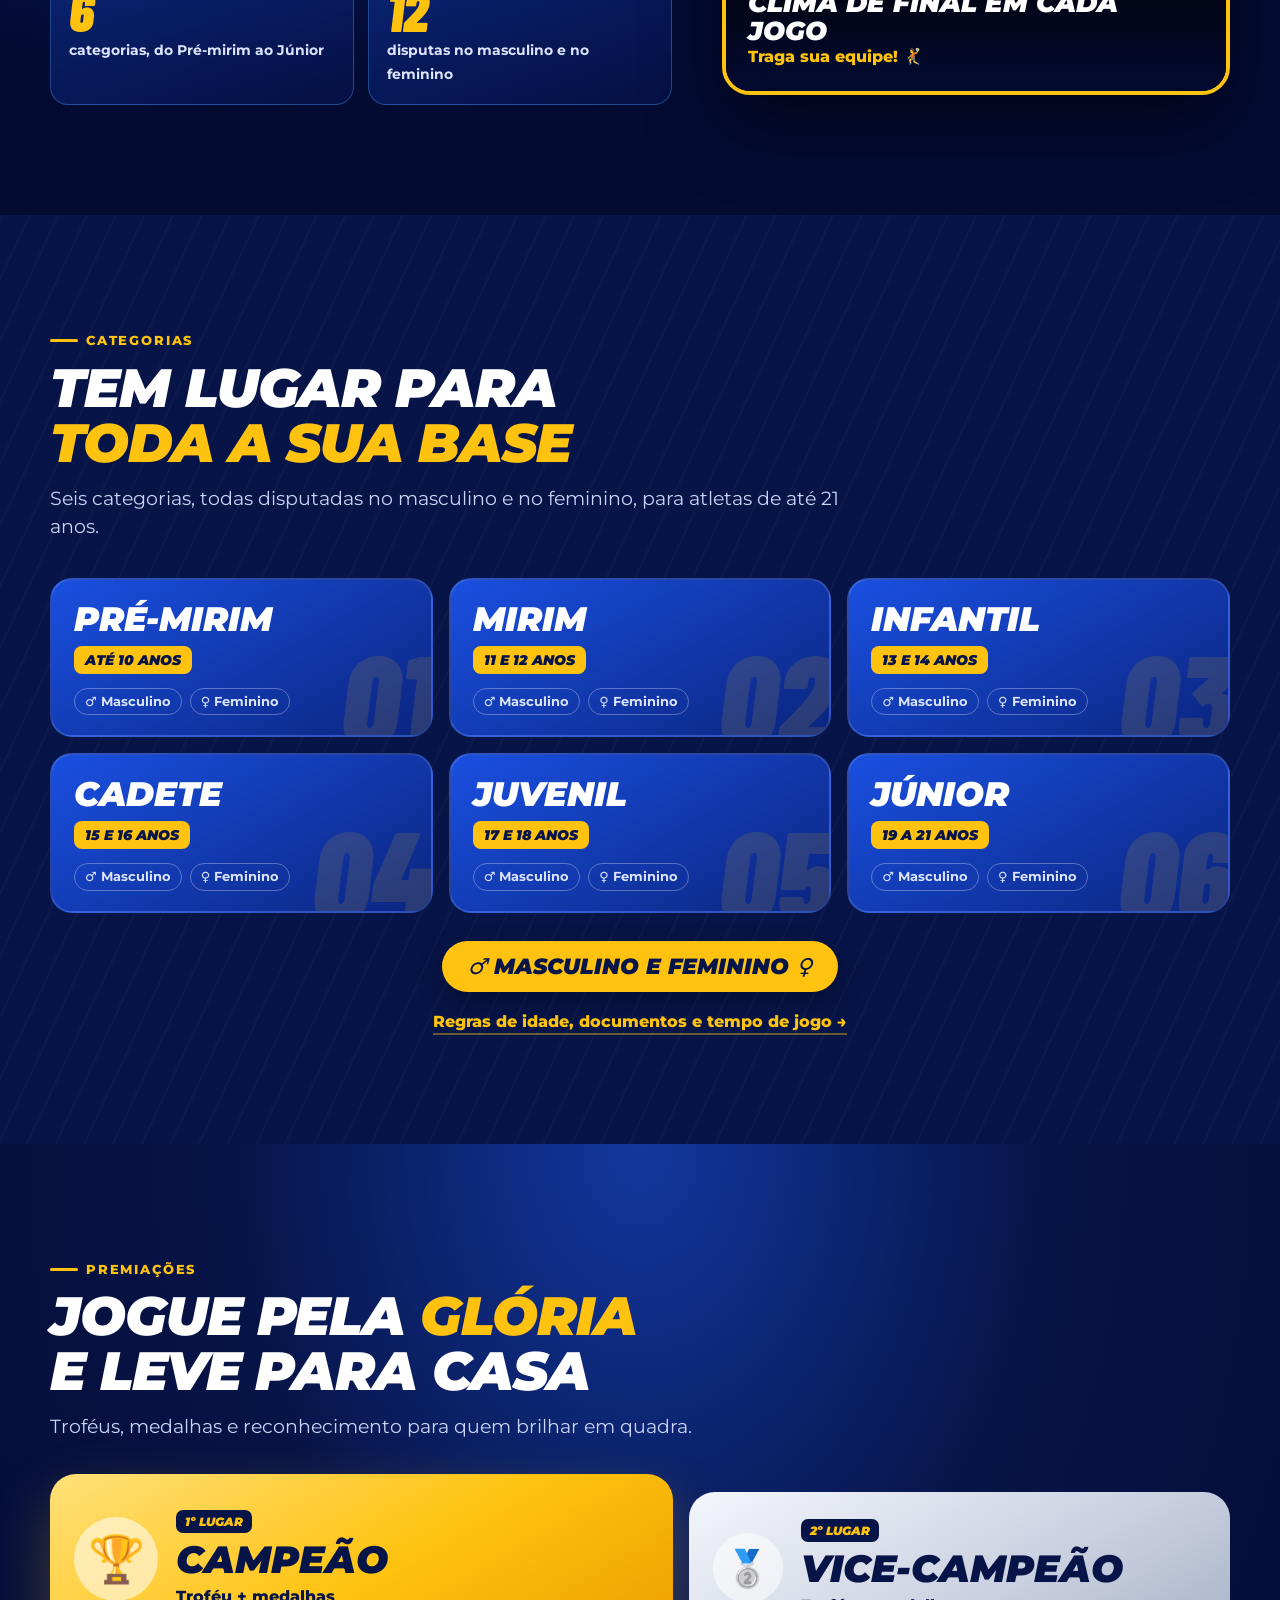
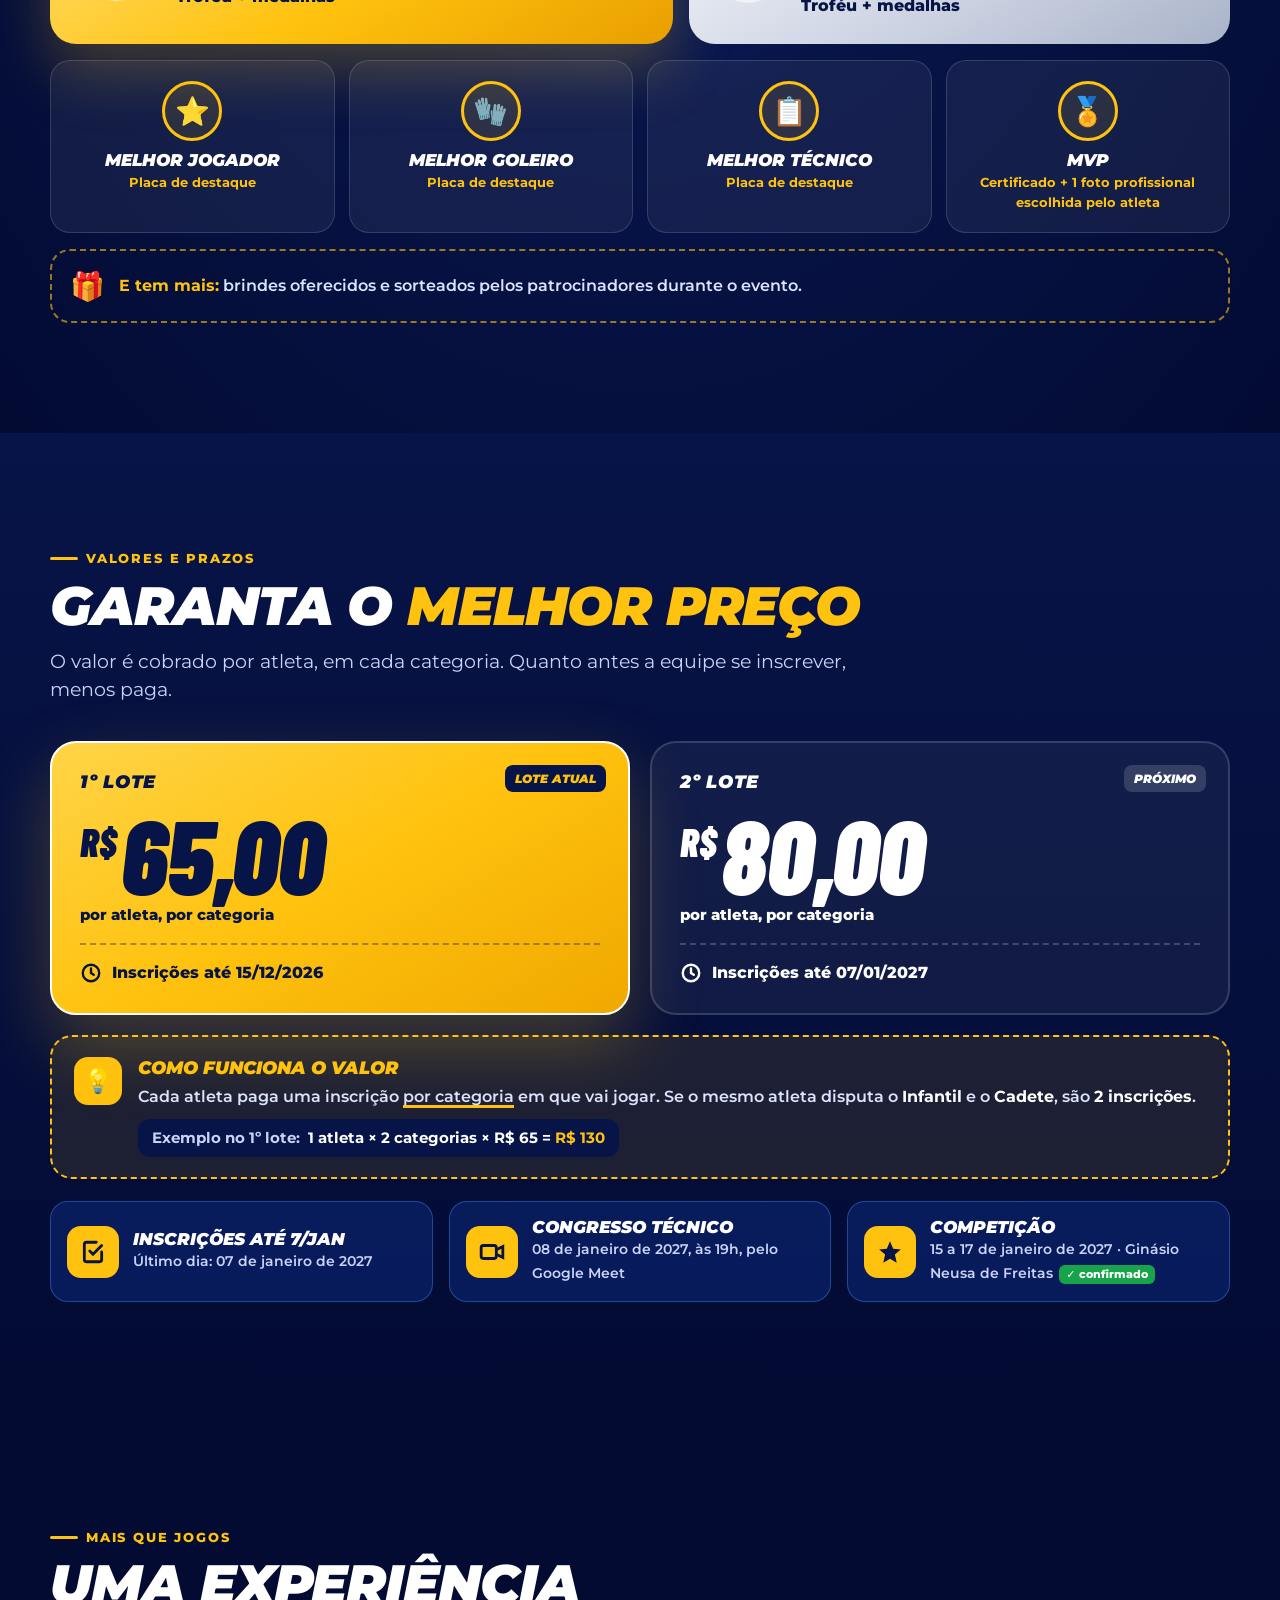
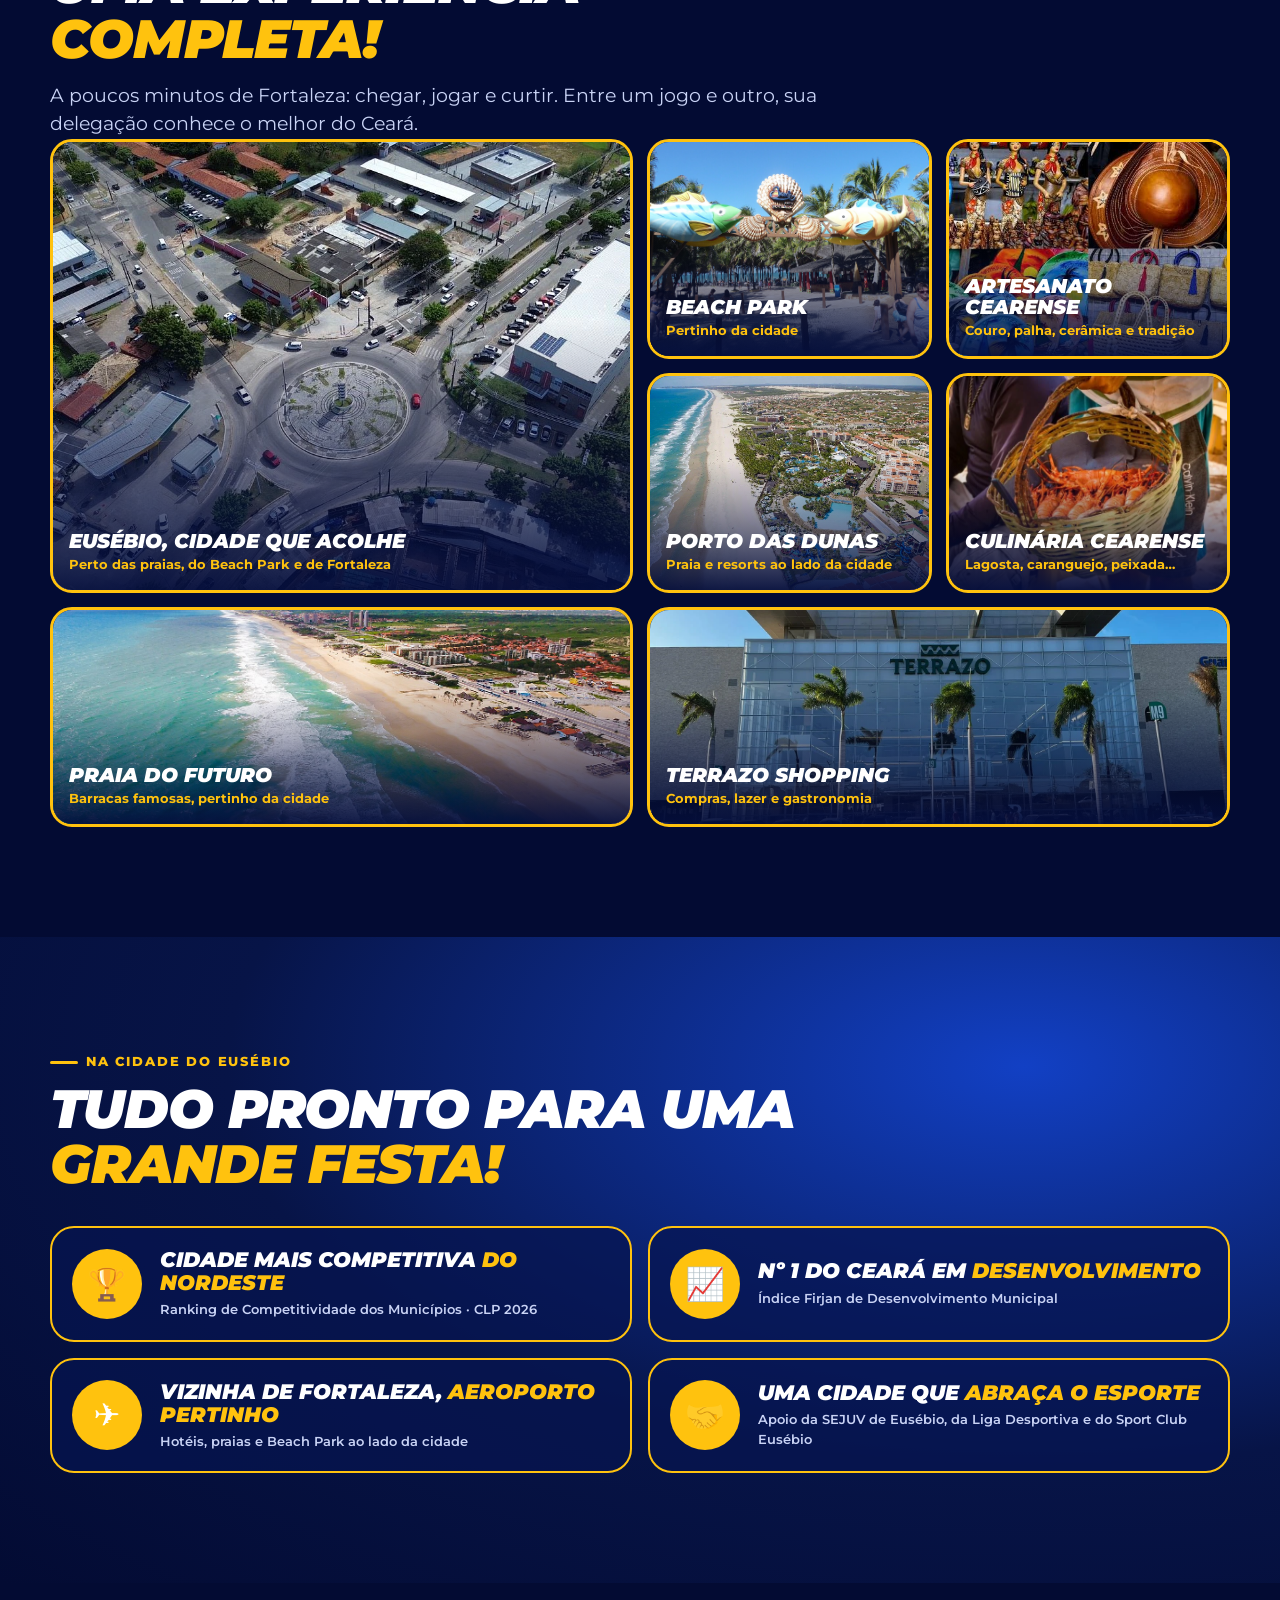
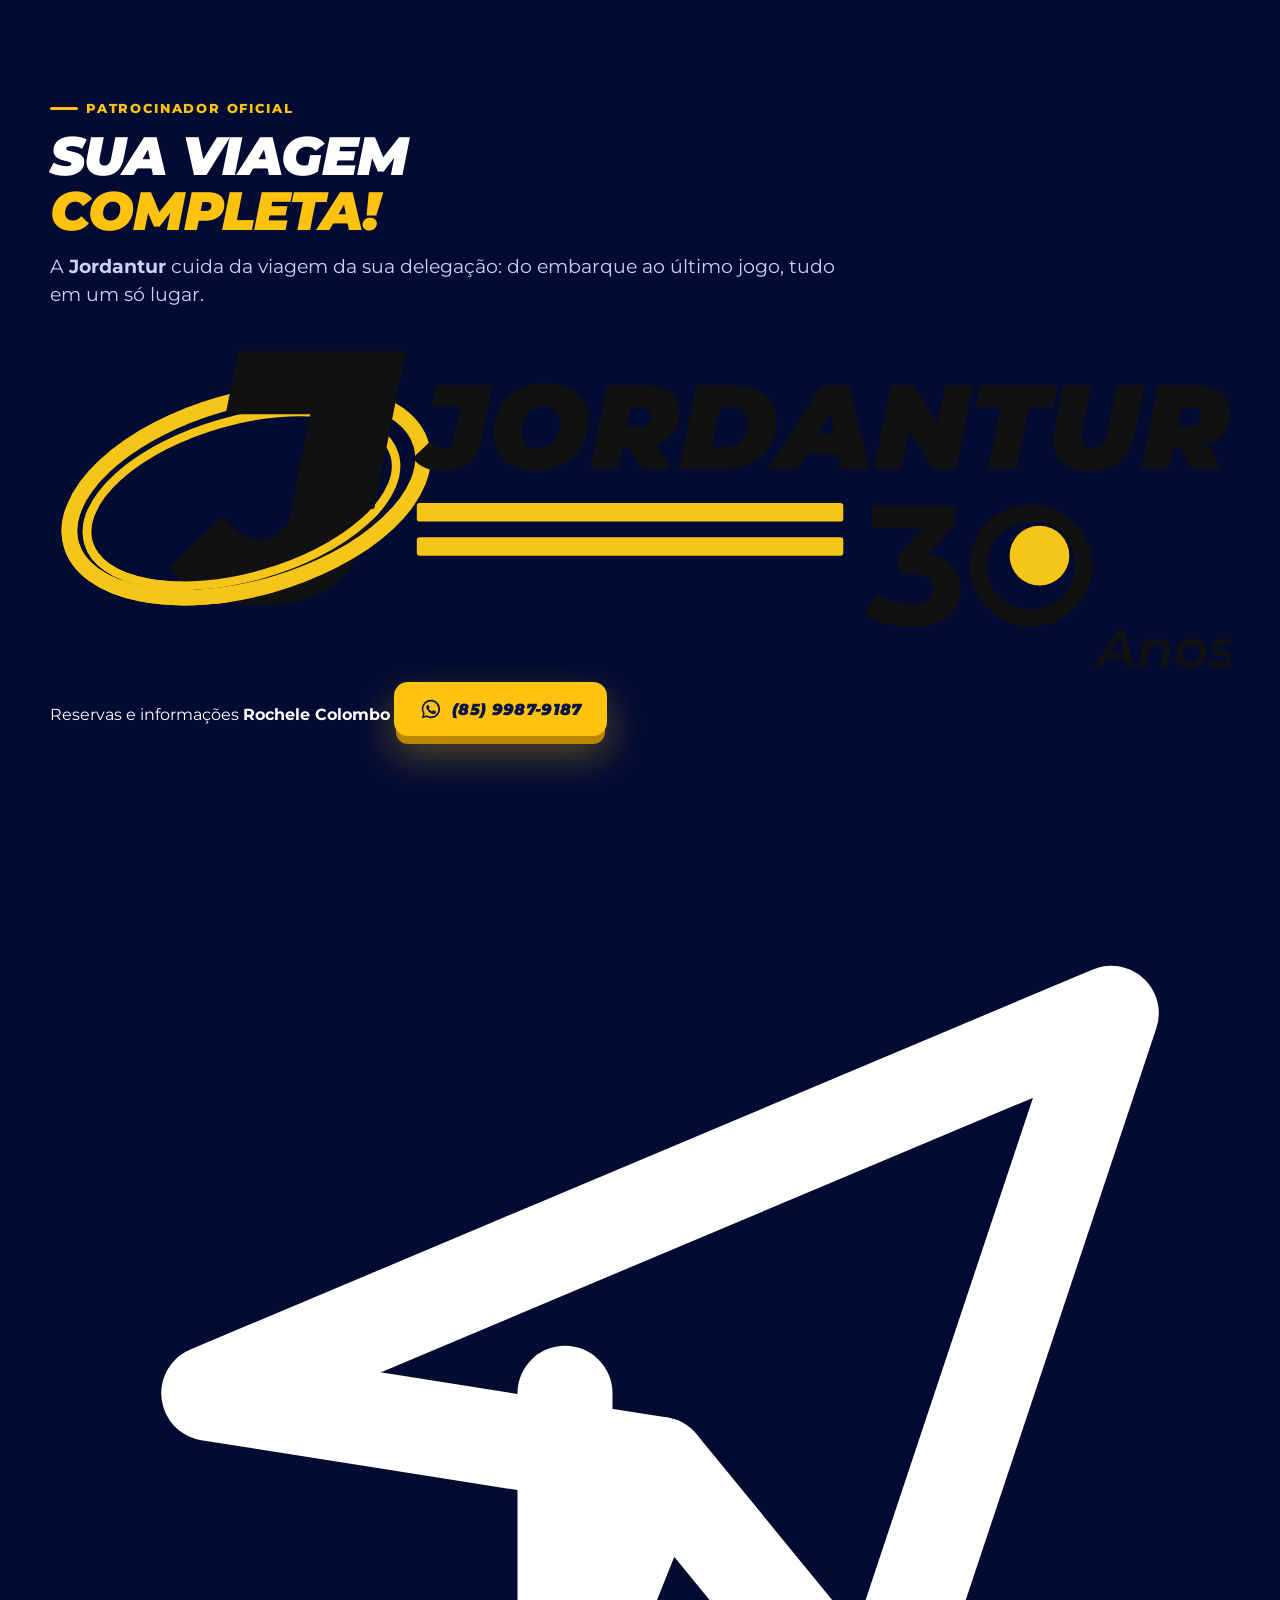
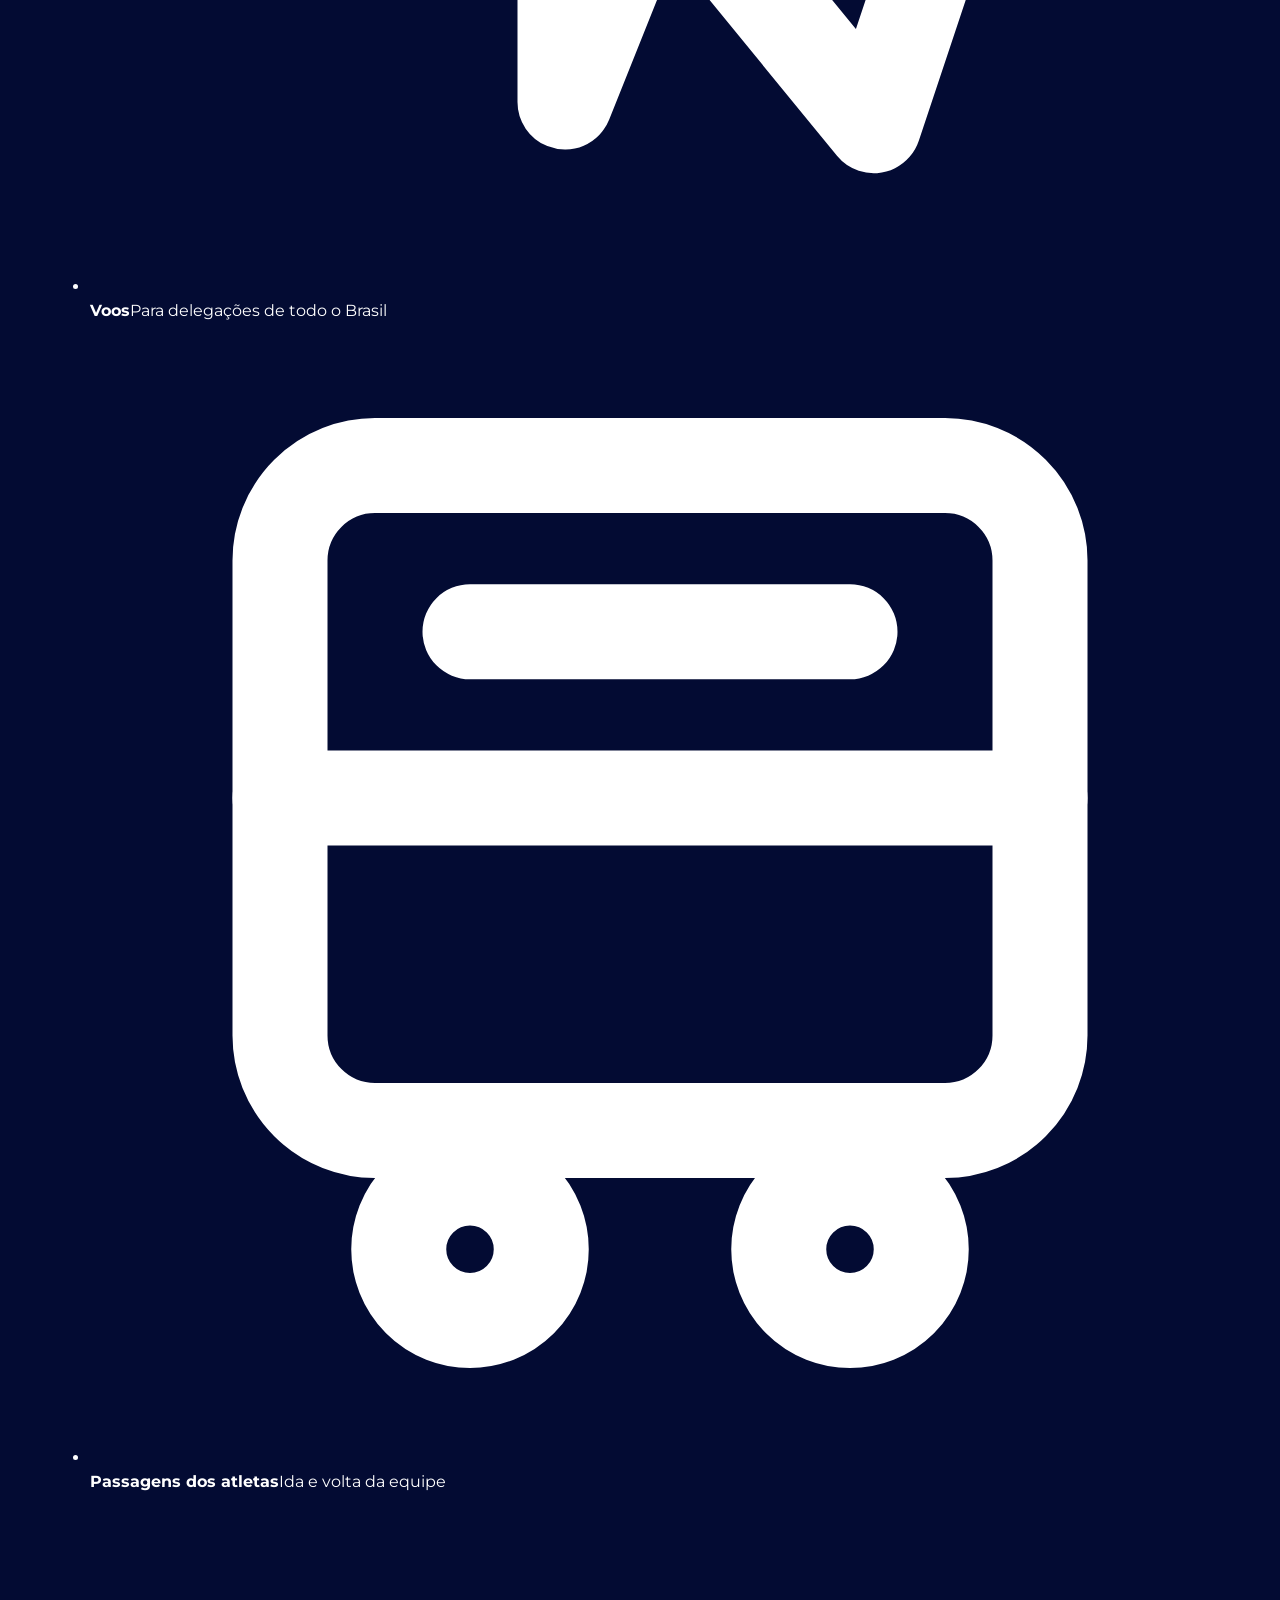
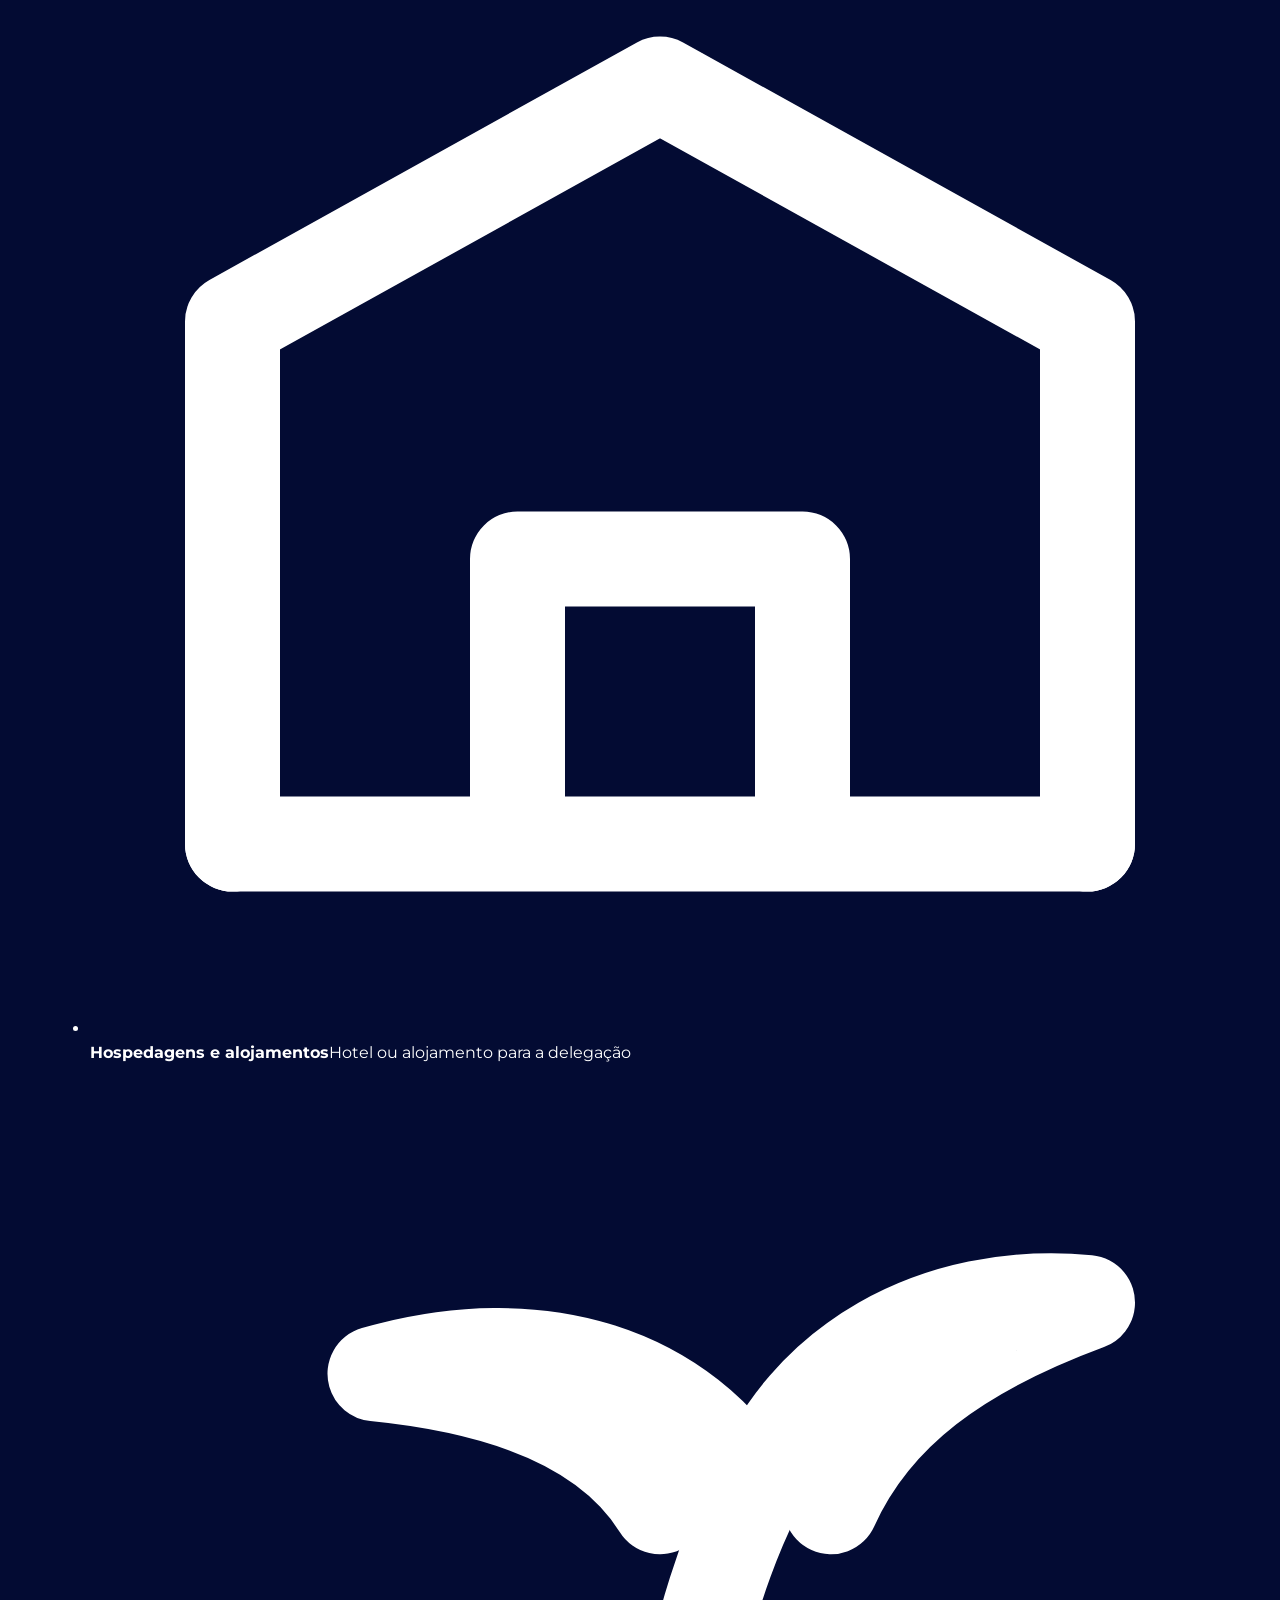
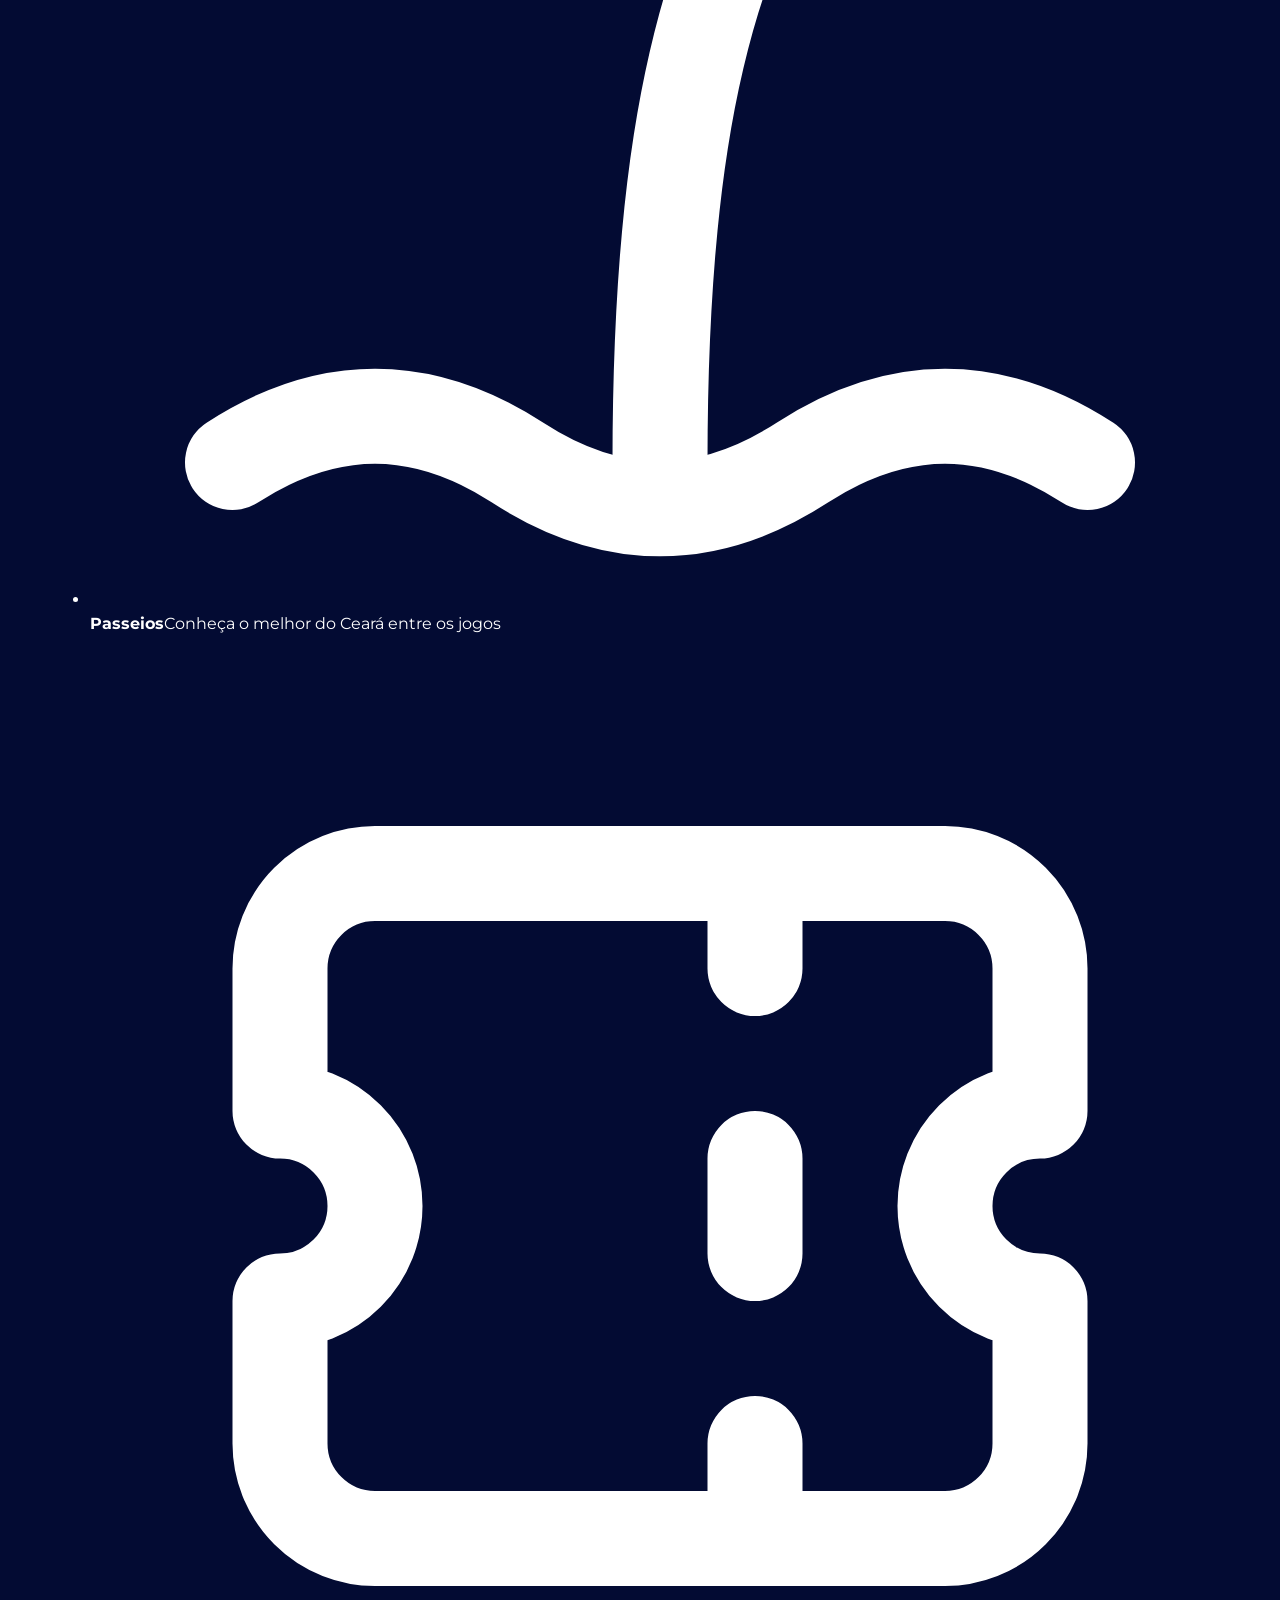
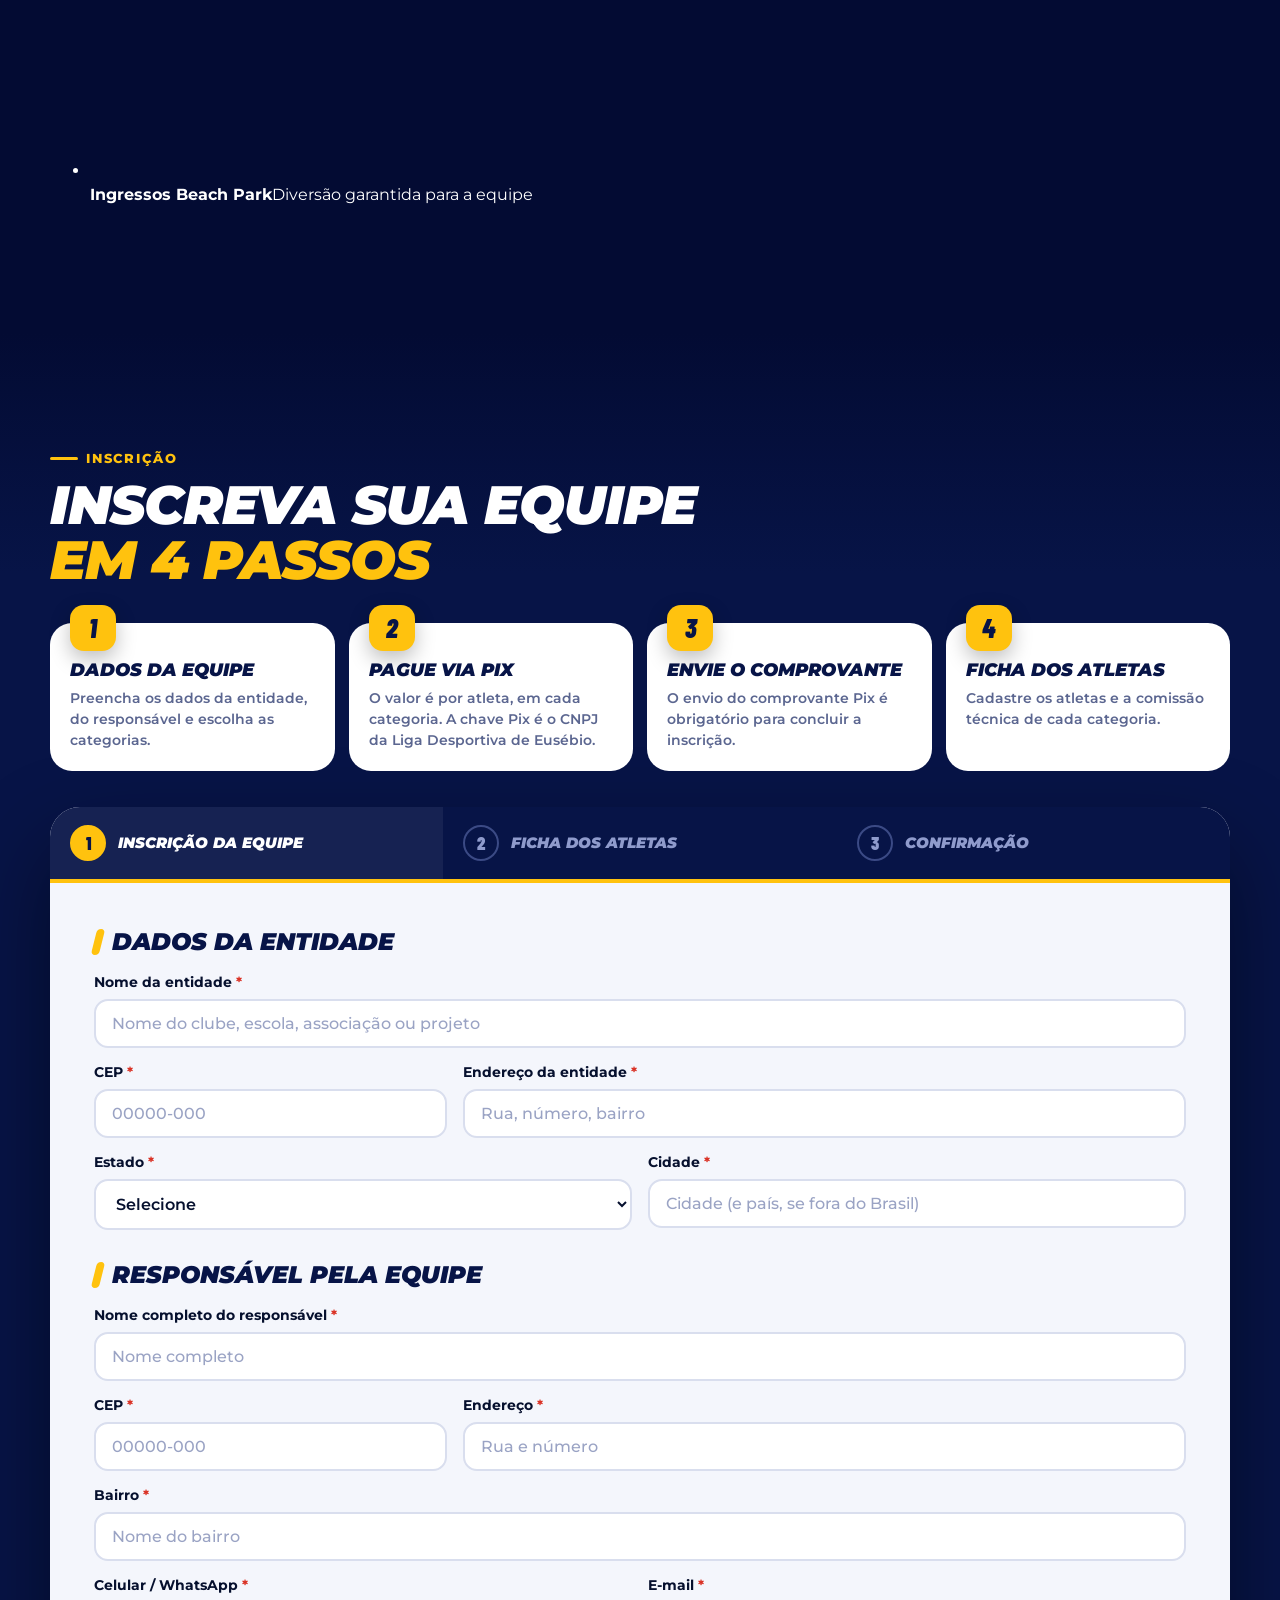
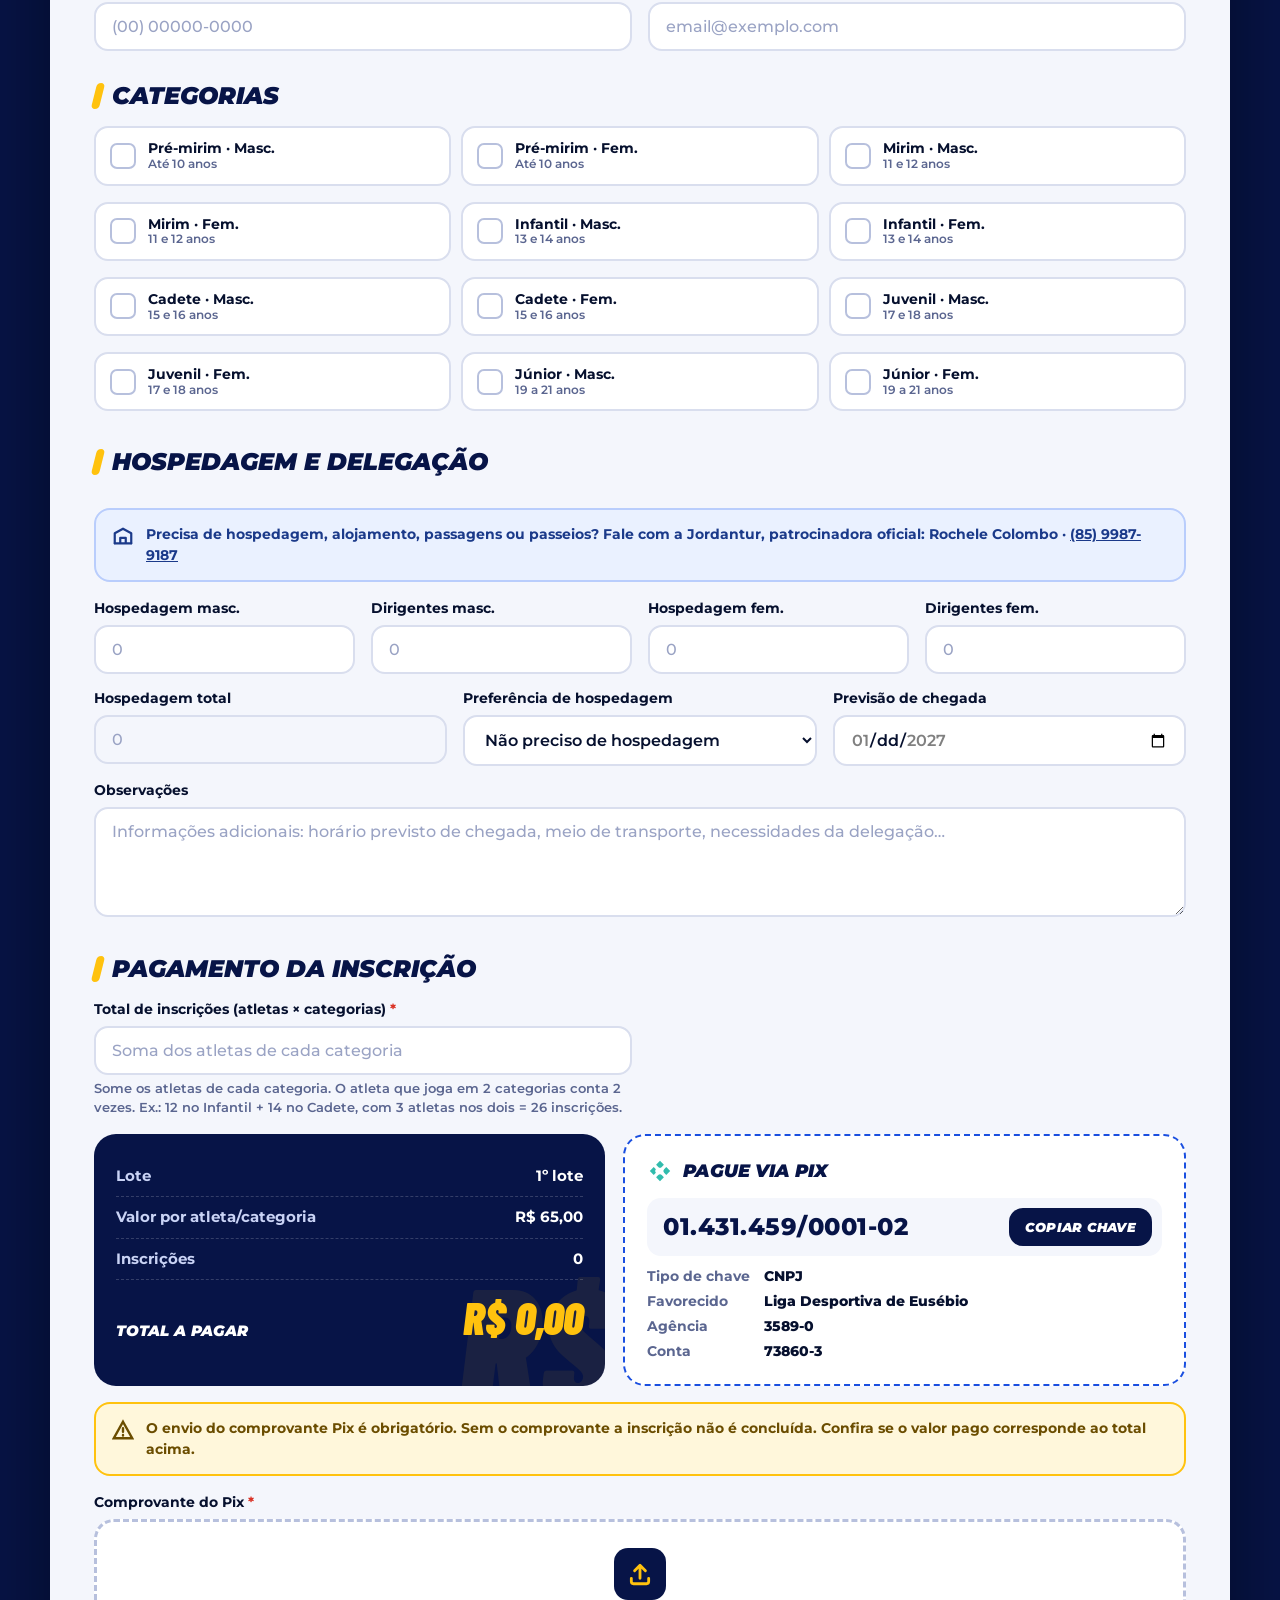
==== commit b47f8791: "Add files via upload" ====
--- a/index.html
+++ b/index.html
@@ -26,6 +26,7 @@
       <a class="l" href="#categorias">Categorias</a>
       <a class="l" href="#premiacoes">Premiações</a>
       <a class="l" href="#valores">Valores</a>
+      <a class="l" href="#viagem">Hospedagem</a>
       <a class="l" href="regulamento.html">Regulamento</a>
       <a class="l m" href="regulamento.html">Regulamento</a>
       <a class="btn btn-gold" href="#inscricao">Inscreva-se</a>
@@ -119,9 +120,8 @@
       <div class="hl-card rv"><div class="hl-ic">⭐</div><b>Melhor jogador</b><span>Placa de destaque</span></div>
       <div class="hl-card rv"><div class="hl-ic">🧤</div><b>Melhor goleiro</b><span>Placa de destaque</span></div>
       <div class="hl-card rv"><div class="hl-ic">📋</div><b>Melhor técnico</b><span>Placa de destaque</span></div>
-      <div class="hl-card rv"><div class="hl-ic">🏅</div><b>MVP</b><span>Certificado + foto profissional</span></div>
-    </div>
-    <div class="gifts rv"><span>📸</span><p><b>Bônus do MVP:</b> além do certificado, o MVP ganha <b>1 foto do nosso fotógrafo profissional</b>, escolhida por ele mesmo entre as fotos do evento.</p></div>
+      <div class="hl-card rv"><div class="hl-ic">🏅</div><b>MVP</b><span>Certificado + 1 foto profissional escolhida pelo atleta</span></div>
+    </div>
     <div class="gifts rv"><span>🎁</span><p><b>E tem mais:</b> brindes oferecidos e sorteados pelos patrocinadores durante o evento.</p></div>
   </div>
 </section>
@@ -170,12 +170,6 @@
       <span class="eyebrow">Mais que jogos</span>
       <h2 class="sec">Uma experiência<br><span class="gold">completa!</span></h2>
       <p class="lead">A poucos minutos de Fortaleza: chegar, jogar e curtir. Entre um jogo e outro, sua delegação conhece o melhor do Ceará.</p>
-    </div>
-    <div class="icons">
-      <div class="rv"><div class="em">🤾</div><b>Jogos</b></div>
-      <div class="rv"><div class="em">🎨</div><b>Feirinha</b></div>
-      <div class="rv"><div class="em">🍤</div><b>Sabores</b></div>
-      <div class="rv"><div class="em">🌴</div><b>Turismo</b></div>
     </div>
     <div class="gal">
       <div class="ph w2 h2 rv"><img src="assets/eusebio.webp" alt="Vista aérea da cidade de Eusébio" loading="lazy"><div class="cap"><b>Eusébio, cidade que acolhe</b><span>Perto das praias, do Beach Park e de Fortaleza</span></div></div>
@@ -203,6 +197,32 @@
       <div class="wc rv"><div class="em">✈️</div><div><b>Vizinha de Fortaleza, <em>aeroporto pertinho</em></b><span>Hotéis, praias e Beach Park ao lado da cidade</span></div></div>
       <div class="wc rv"><div class="em">🤝</div><div><b>Uma cidade que <em>abraça o esporte</em></b><span>Apoio da SEJUV de Eusébio, da Liga Desportiva e do Sport Club Eusébio</span></div></div>
     </div>
+  </div>
+</section>
+
+<!-- PATROCINADOR · JORDANTUR (viagem, hospedagem e passeios) -->
+<section class="trip pad" id="viagem">
+  <div class="wrap trip-grid">
+    <div class="trip-info rv">
+      <span class="eyebrow">Patrocinador oficial</span>
+      <h2 class="sec">Sua viagem<br><span class="gold">completa!</span></h2>
+      <p class="lead">A <b>Jordantur</b> cuida da viagem da sua delegação: do embarque ao último jogo, tudo em um só lugar.</p>
+      <div class="trip-logo"><img src="assets/logos/jordantur.svg" alt="Jordantur 30 anos" loading="lazy"></div>
+      <div class="trip-ctt">
+        <span>Reservas e informações</span>
+        <b>Rochele Colombo</b>
+        <a class="btn btn-gold" href="https://wa.me/558599879187?text=Ol%C3%A1%2C%20Rochele!%20Vim%20pelo%20site%20do%201%C2%BA%20Eus%C3%A9bio%20Cup%20de%20Handebol%20e%20quero%20informa%C3%A7%C3%B5es%20sobre%20viagem%20e%20hospedagem." target="_blank" rel="noopener">
+          <svg width="22" height="22" viewBox="0 0 24 24" fill="currentColor"><path d="M12 2a10 10 0 00-8.6 15.1L2 22l5-1.3A10 10 0 1012 2zm0 18.2c-1.6 0-3.1-.4-4.4-1.2l-.3-.2-3 .8.8-2.9-.2-.3A8.2 8.2 0 1112 20.2zm4.5-6.1c-.2-.1-1.5-.7-1.7-.8s-.4-.1-.6.1-.7.8-.8 1-.3.2-.5.1a6.7 6.7 0 01-3.3-2.9c-.3-.4.3-.4.7-1.3.1-.2 0-.3 0-.4l-.8-1.8c-.2-.5-.4-.4-.6-.4h-.5a1 1 0 00-.7.3 3 3 0 00-.9 2.2 5.2 5.2 0 001.1 2.7 11.8 11.8 0 004.5 4c1.7.7 2.3.8 3.2.6a2.7 2.7 0 001.8-1.3 2.2 2.2 0 00.2-1.3c-.1-.1-.3-.2-.6-.3z"/></svg>
+          (85) 9987-9187</a>
+      </div>
+    </div>
+    <ul class="trip-list">
+      <li class="rv"><i><svg viewBox="0 0 24 24" fill="none" stroke="currentColor" stroke-width="2" stroke-linecap="round" stroke-linejoin="round"><path d="M2.5 13.5l19-8-5 15-4.5-5.5z"/><path d="M12 15l-2 5v-6.5"/></svg></i><div><b>Voos</b><span>Para delegações de todo o Brasil</span></div></li>
+      <li class="rv"><i><svg viewBox="0 0 24 24" fill="none" stroke="currentColor" stroke-width="2" stroke-linecap="round" stroke-linejoin="round"><rect x="4" y="3" width="16" height="14" rx="2"/><path d="M4 10h16M8 6.5h8"/><circle cx="8" cy="19.5" r="1.5"/><circle cx="16" cy="19.5" r="1.5"/></svg></i><div><b>Passagens dos atletas</b><span>Ida e volta da equipe</span></div></li>
+      <li class="rv"><i><svg viewBox="0 0 24 24" fill="none" stroke="currentColor" stroke-width="2" stroke-linecap="round" stroke-linejoin="round"><path d="M3 20V9l9-5 9 5v11"/><path d="M3 20h18M9 20v-6h6v6"/></svg></i><div><b>Hospedagens e alojamentos</b><span>Hotel ou alojamento para a delegação</span></div></li>
+      <li class="rv"><i><svg viewBox="0 0 24 24" fill="none" stroke="currentColor" stroke-width="2" stroke-linecap="round" stroke-linejoin="round"><path d="M12 21c0-5 .5-9 2-12"/><path d="M14 9c-1.5-2.5-4.5-3.5-8-2.5 3 .3 5 1.2 6 2.8"/><path d="M14 9c1-2.7 3.8-4.3 7-4-2.7 1-4.5 2.3-5.4 4.3"/><path d="M3 21c2-1.3 4-1.3 6 0s4 1.3 6 0 4-1.3 6 0"/></svg></i><div><b>Passeios</b><span>Conheça o melhor do Ceará entre os jogos</span></div></li>
+      <li class="rv"><i><svg viewBox="0 0 24 24" fill="none" stroke="currentColor" stroke-width="2" stroke-linecap="round" stroke-linejoin="round"><path d="M4 7a2 2 0 012-2h12a2 2 0 012 2v3a2 2 0 000 4v3a2 2 0 01-2 2H6a2 2 0 01-2-2v-3a2 2 0 000-4z"/><path d="M14 5v2M14 11v2M14 17v2"/></svg></i><div><b>Ingressos Beach Park</b><span>Diversão garantida para a equipe</span></div></li>
+    </ul>
   </div>
 </section>
 
@@ -267,6 +287,7 @@
 
         <fieldset class="fs">
           <legend>Hospedagem e delegação</legend>
+          <div class="alert info"><svg width="22" height="22" viewBox="0 0 24 24" fill="none" stroke="currentColor" stroke-width="2.4" stroke-linecap="round" stroke-linejoin="round"><path d="M3 20V9l9-5 9 5v11"/><path d="M3 20h18M9 20v-6h6v6"/></svg><div>Precisa de hospedagem, alojamento, passagens ou passeios? Fale com a <b>Jordantur</b>, patrocinadora oficial: <b>Rochele Colombo</b> · <a href="https://wa.me/558599879187?text=Ol%C3%A1%2C%20Rochele!%20Vim%20pelo%20site%20do%201%C2%BA%20Eus%C3%A9bio%20Cup%20de%20Handebol%20e%20quero%20informa%C3%A7%C3%B5es%20sobre%20viagem%20e%20hospedagem." target="_blank" rel="noopener">(85) 9987-9187</a></div></div>
           <div class="grid">
             <div class="f c3"><label for="hospMasc">Hospedagem masc.</label><input id="hospMasc" name="hospMasc" type="number" min="0" inputmode="numeric" placeholder="0" data-hosp></div>
             <div class="f c3"><label for="dirigMasc">Dirigentes masc.</label><input id="dirigMasc" name="dirigMasc" type="number" min="0" inputmode="numeric" placeholder="0" data-hosp></div>
@@ -385,23 +406,6 @@
         <h3 class="it" style="color:var(--navy);font-size:30px;margin:0 0 10px">Inscrições encerradas</h3>
         <p style="color:var(--muted);font-weight:600">O prazo de inscrição terminou em 07/01/2027. Fale com a organização pelo WhatsApp.</p>
       </div>
-    </div>
-  </div>
-</section>
-
-<!-- REGULAMENTO (chamada) -->
-<section class="reg-teaser pad" id="duvidas">
-  <div class="wrap">
-    <div class="rv"><span class="eyebrow">Regulamento</span><h2 class="sec">Tudo o que sua equipe <span class="gold">precisa saber</span></h2>
-      <p class="lead">Regras de idade, documentos, tempo de jogo e respostas para as dúvidas mais comuns, reunidas numa página só.</p></div>
-    <div class="rt-grid">
-      <a class="rt rv" href="regulamento.html#regras"><span class="rt-ic">🎂</span><b>Idade e categorias</b><span>Até 21 anos · pode jogar 1 categoria acima</span></a>
-      <a class="rt rv" href="regulamento.html#regras"><span class="rt-ic">⏱️</span><b>Tempo de jogo</b><span>2 × 15 min · semifinal e final 2 × 20 min</span></a>
-      <a class="rt rv" href="regulamento.html#regras"><span class="rt-ic">🪪</span><b>Documentos</b><span>Identidade, carteira de estudante e outros</span></a>
-    </div>
-    <div class="rt-ctas rv">
-      <a class="btn btn-gold" href="regulamento.html">Ver o regulamento</a>
-      <a class="btn btn-ghost" href="regulamento.html#duvidas">Dúvidas frequentes</a>
     </div>
   </div>
 </section>
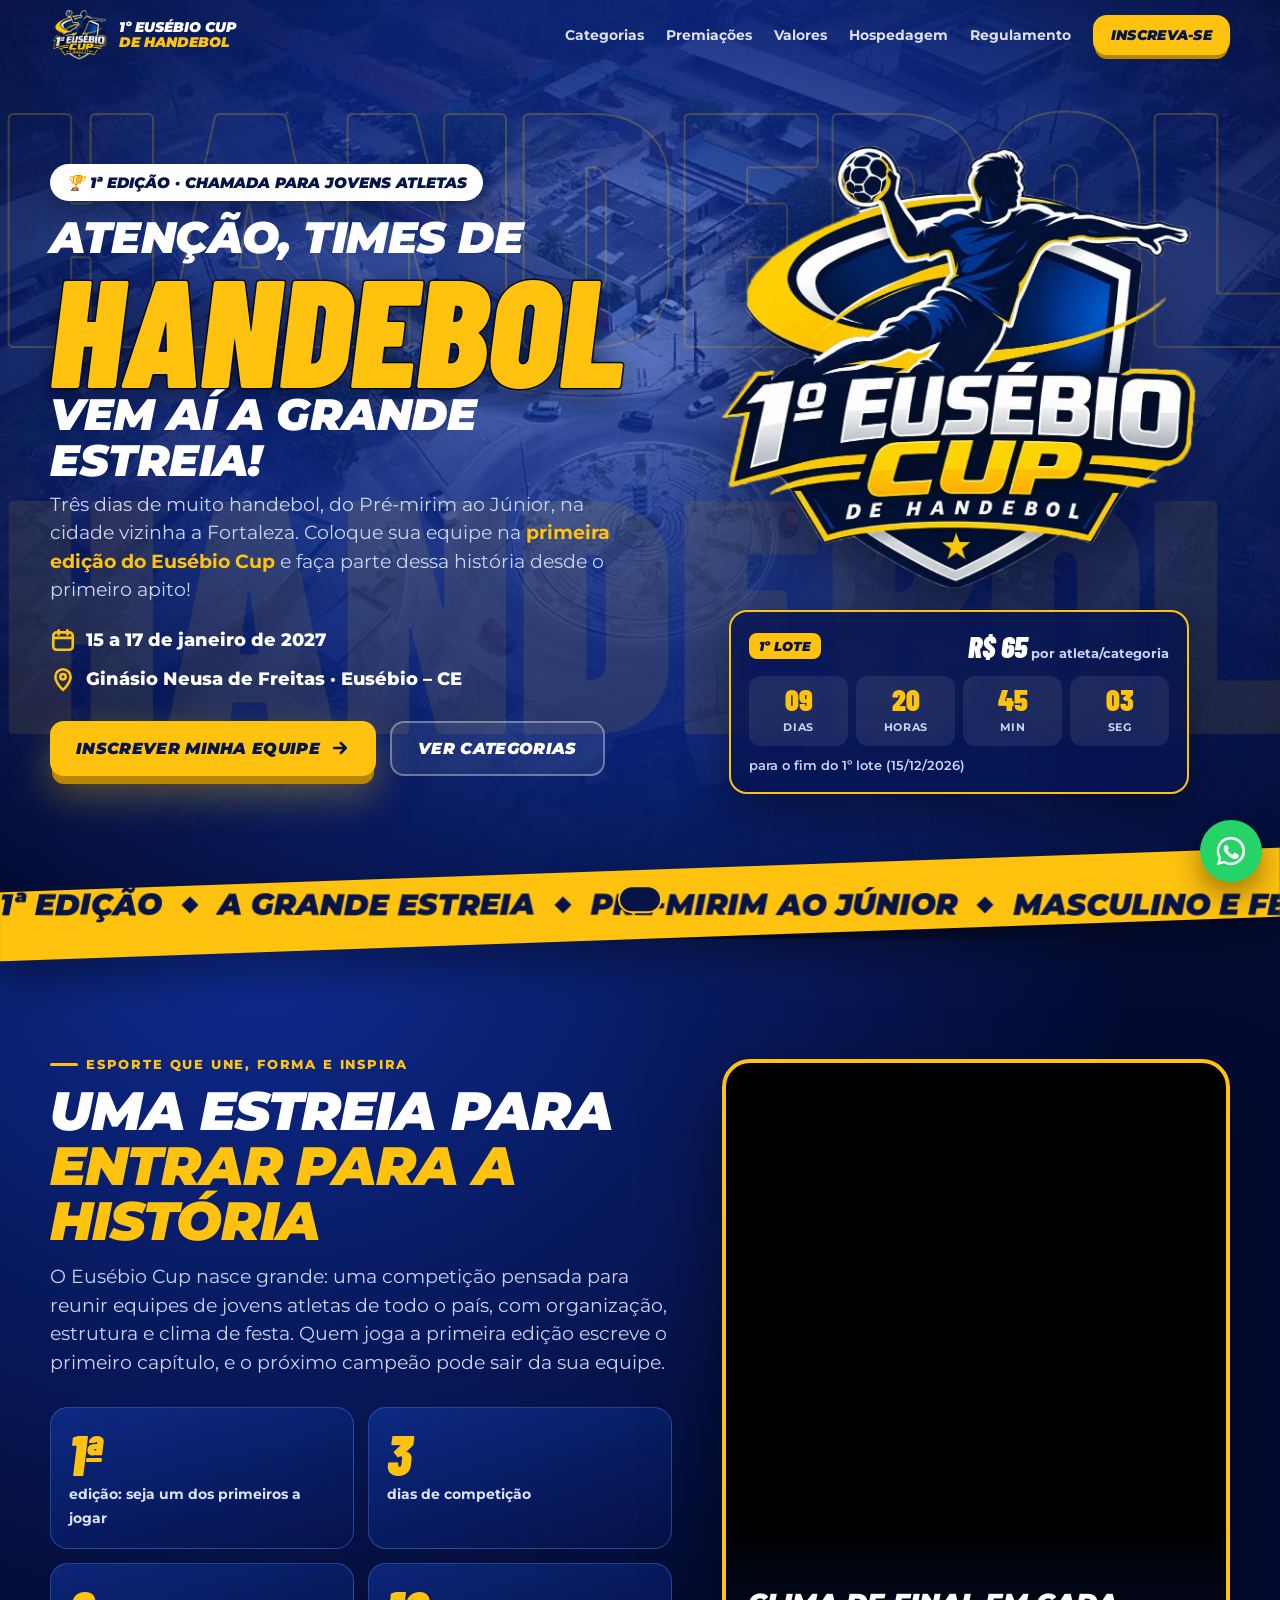
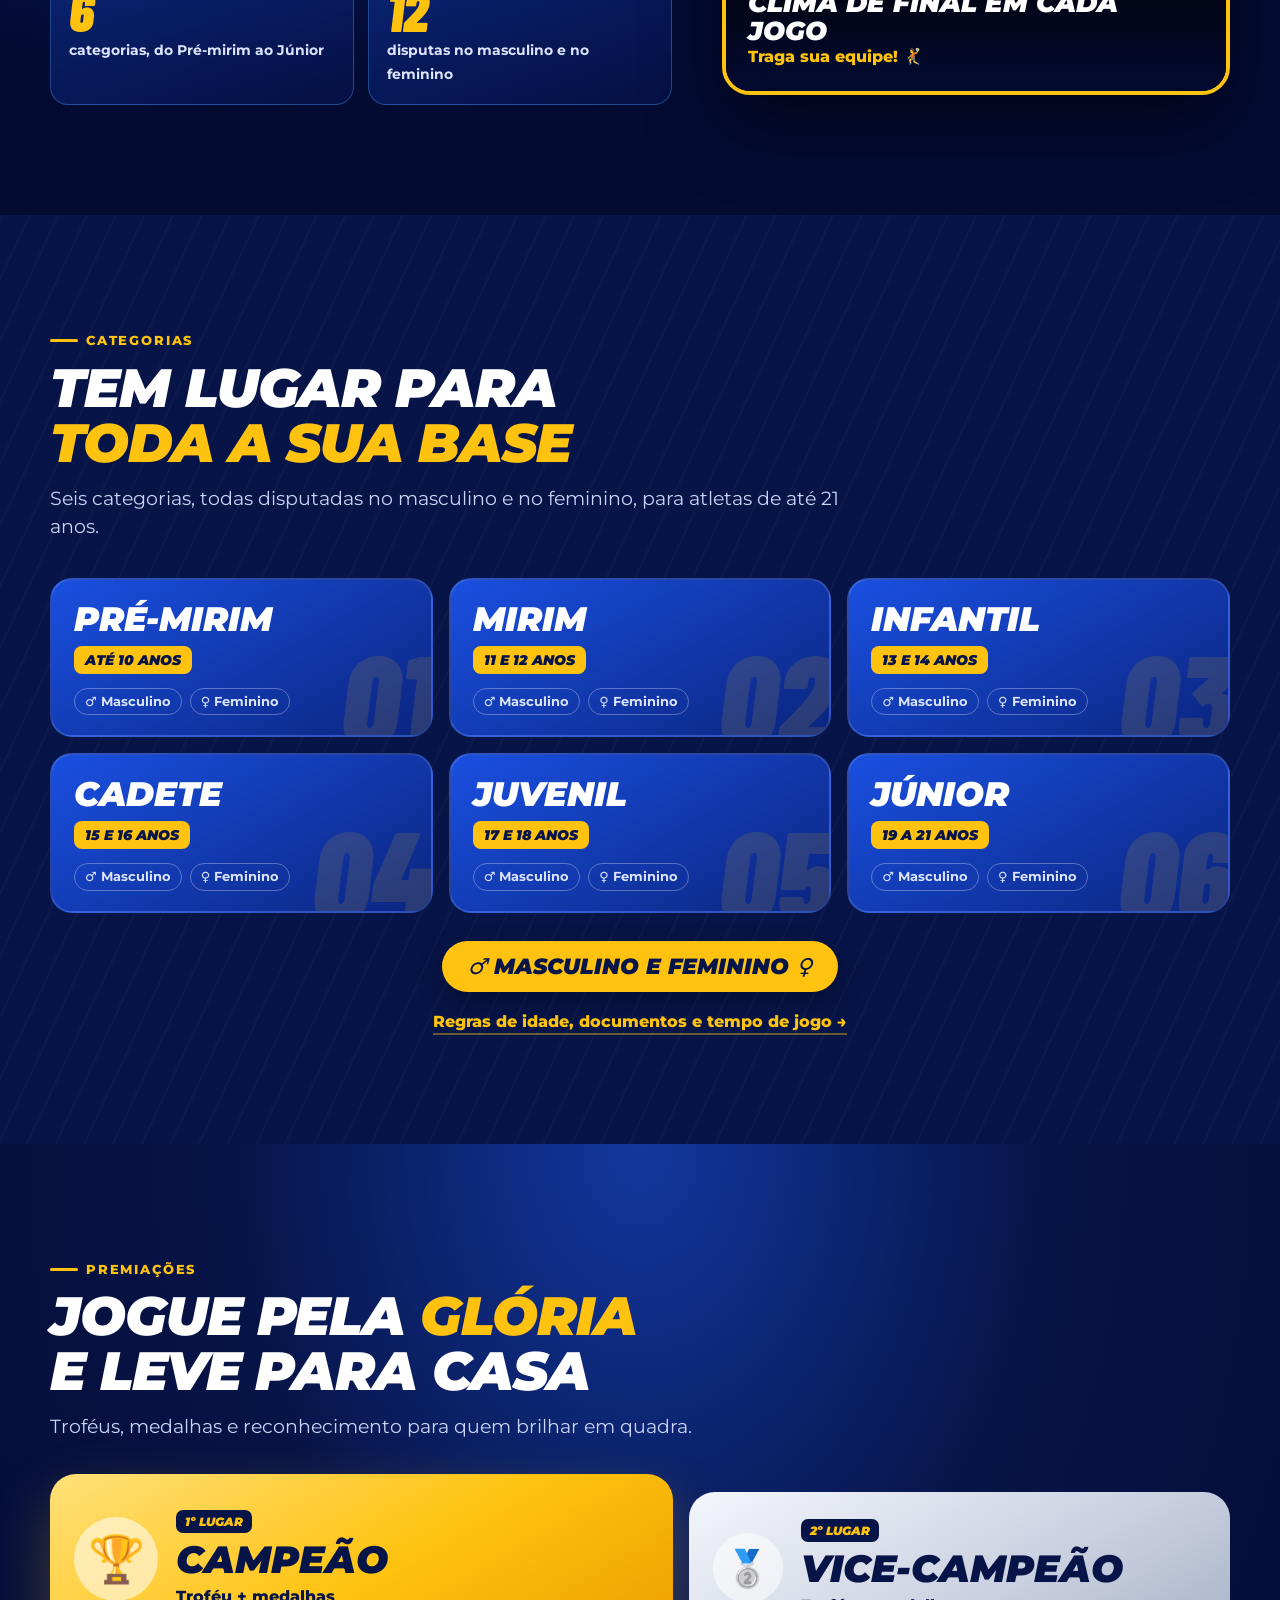
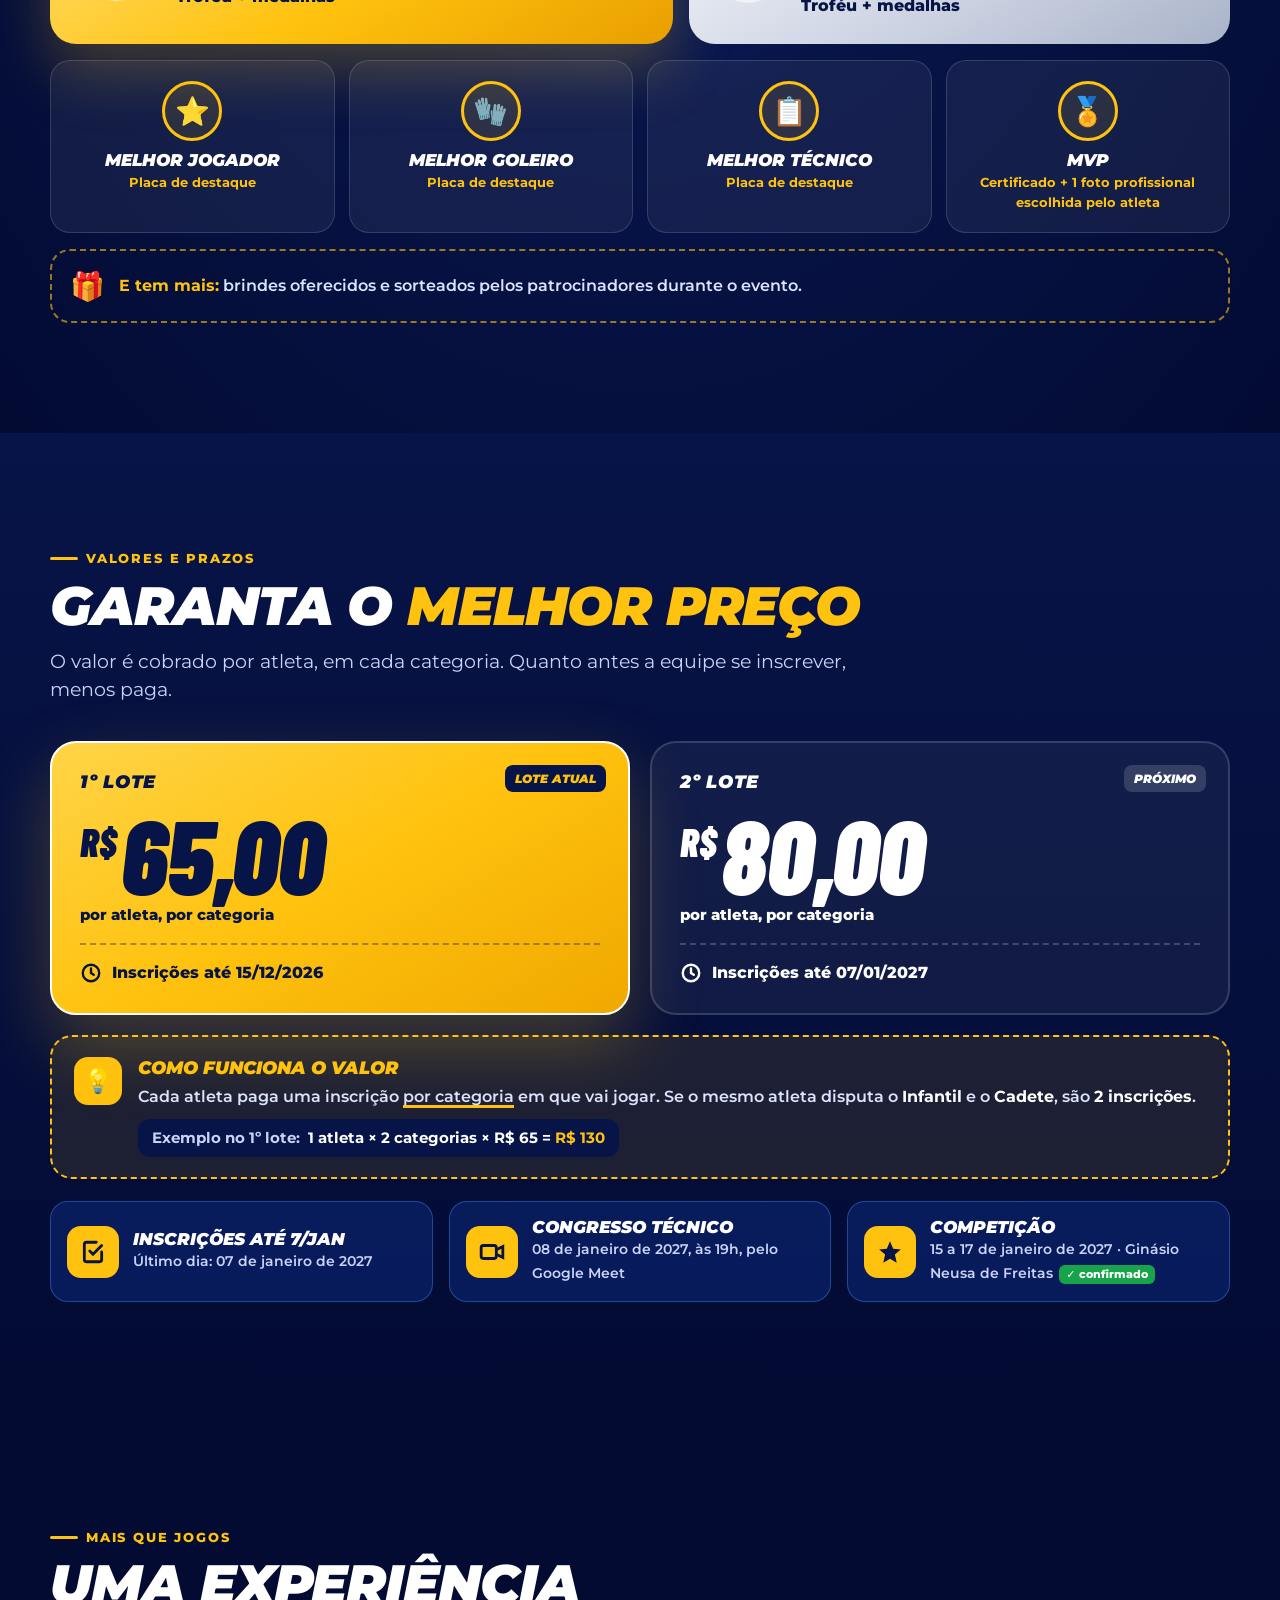
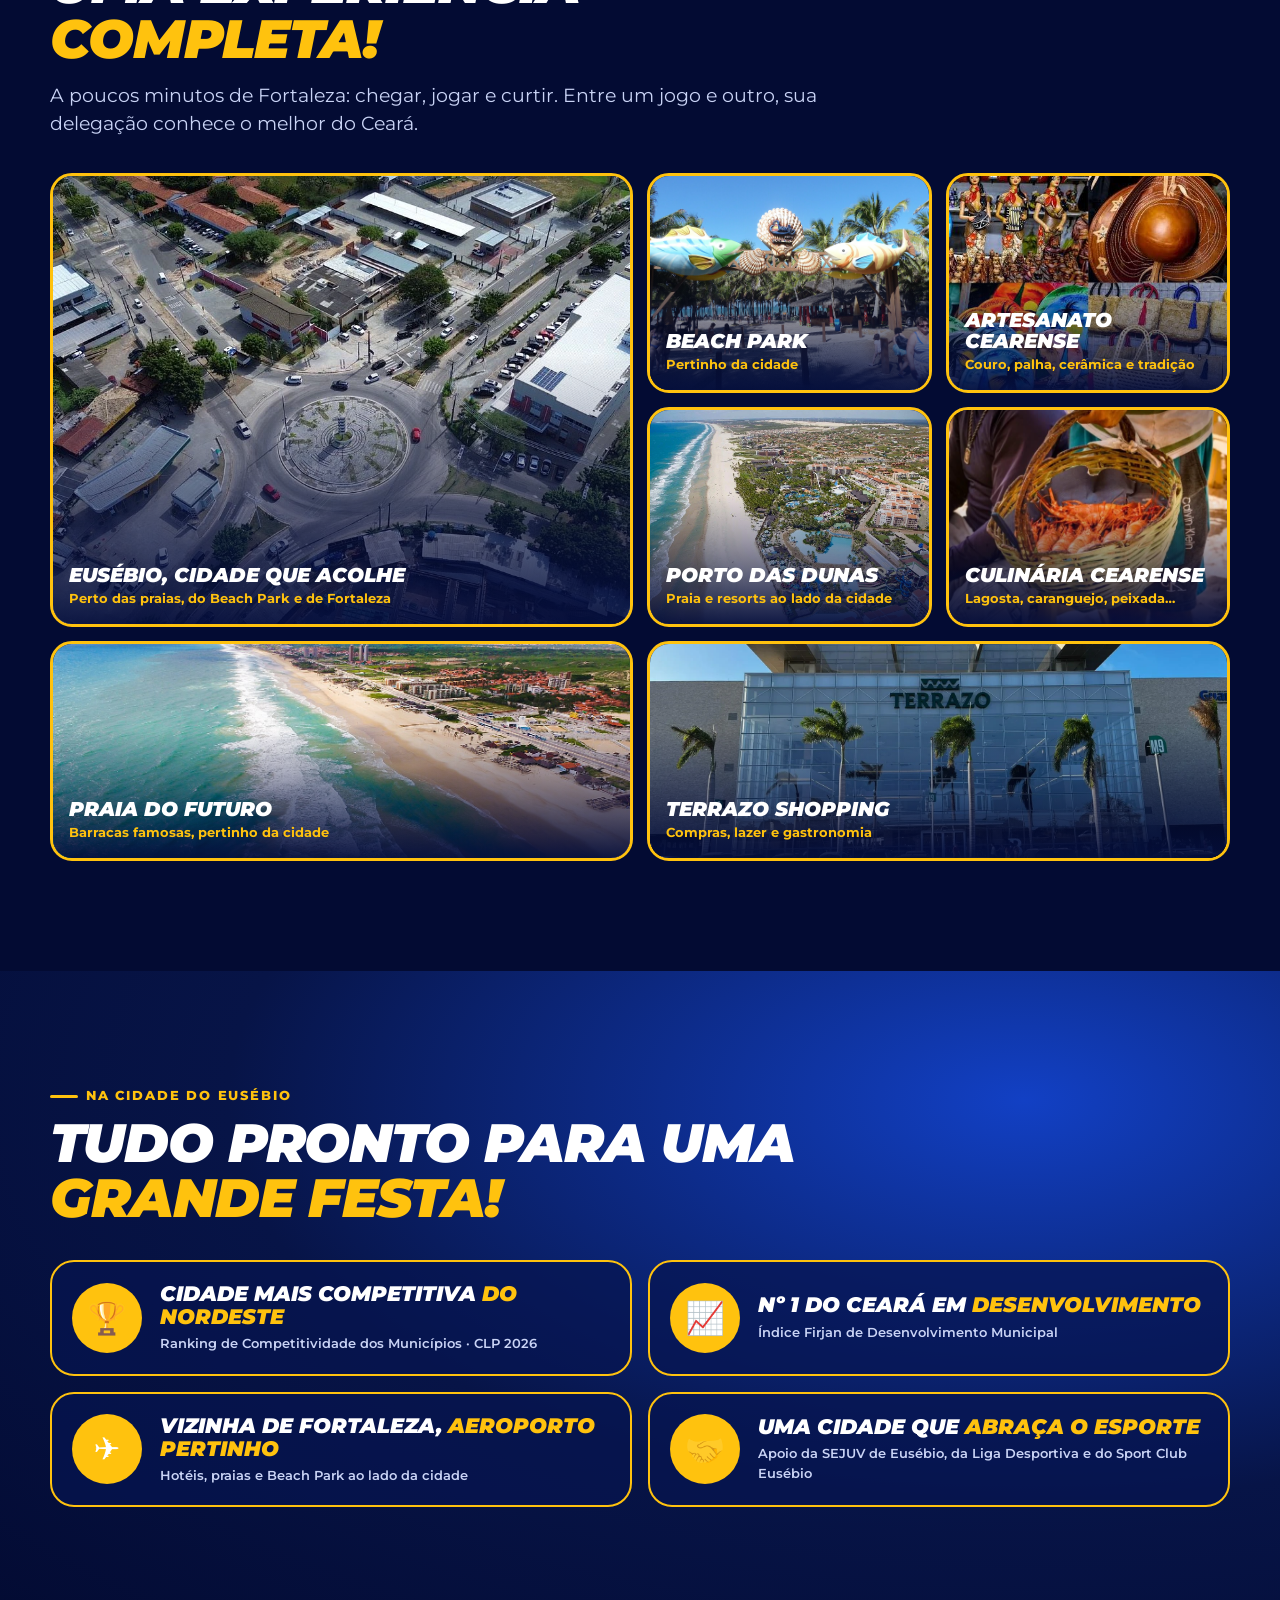
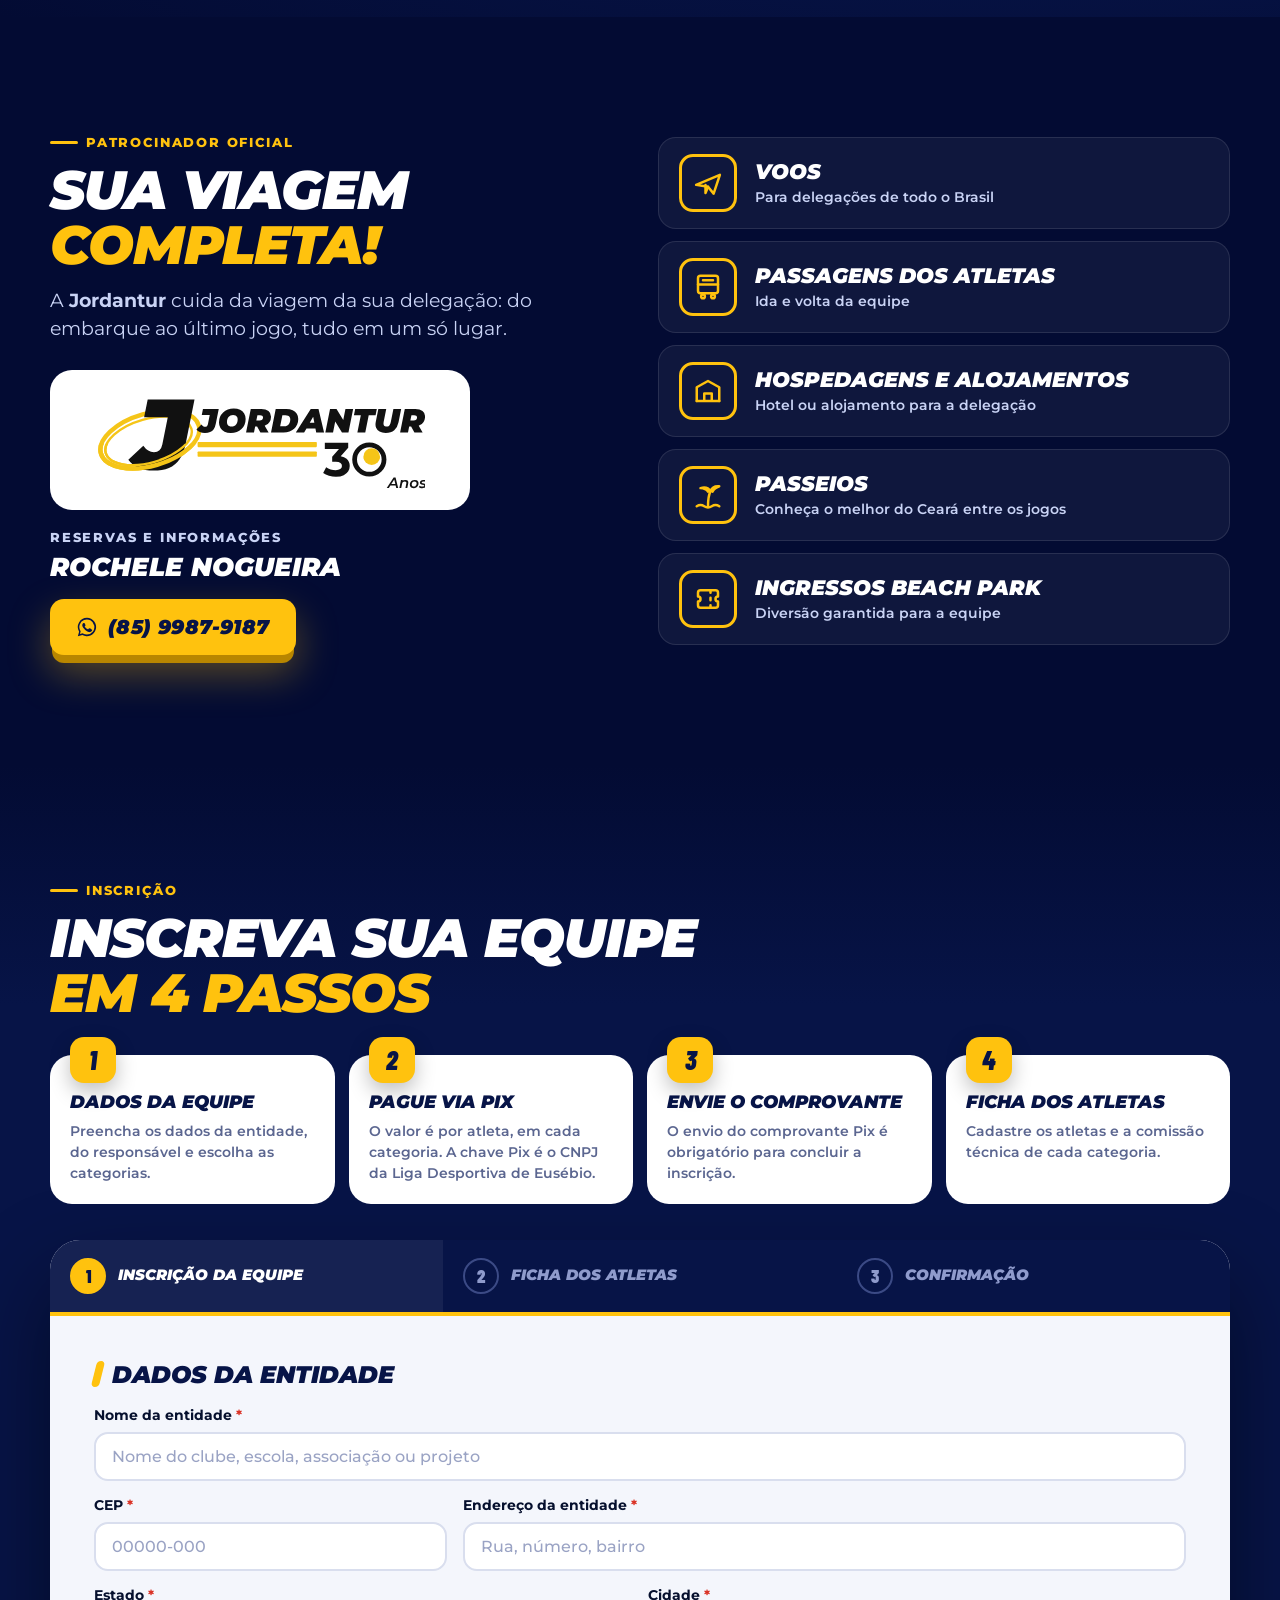
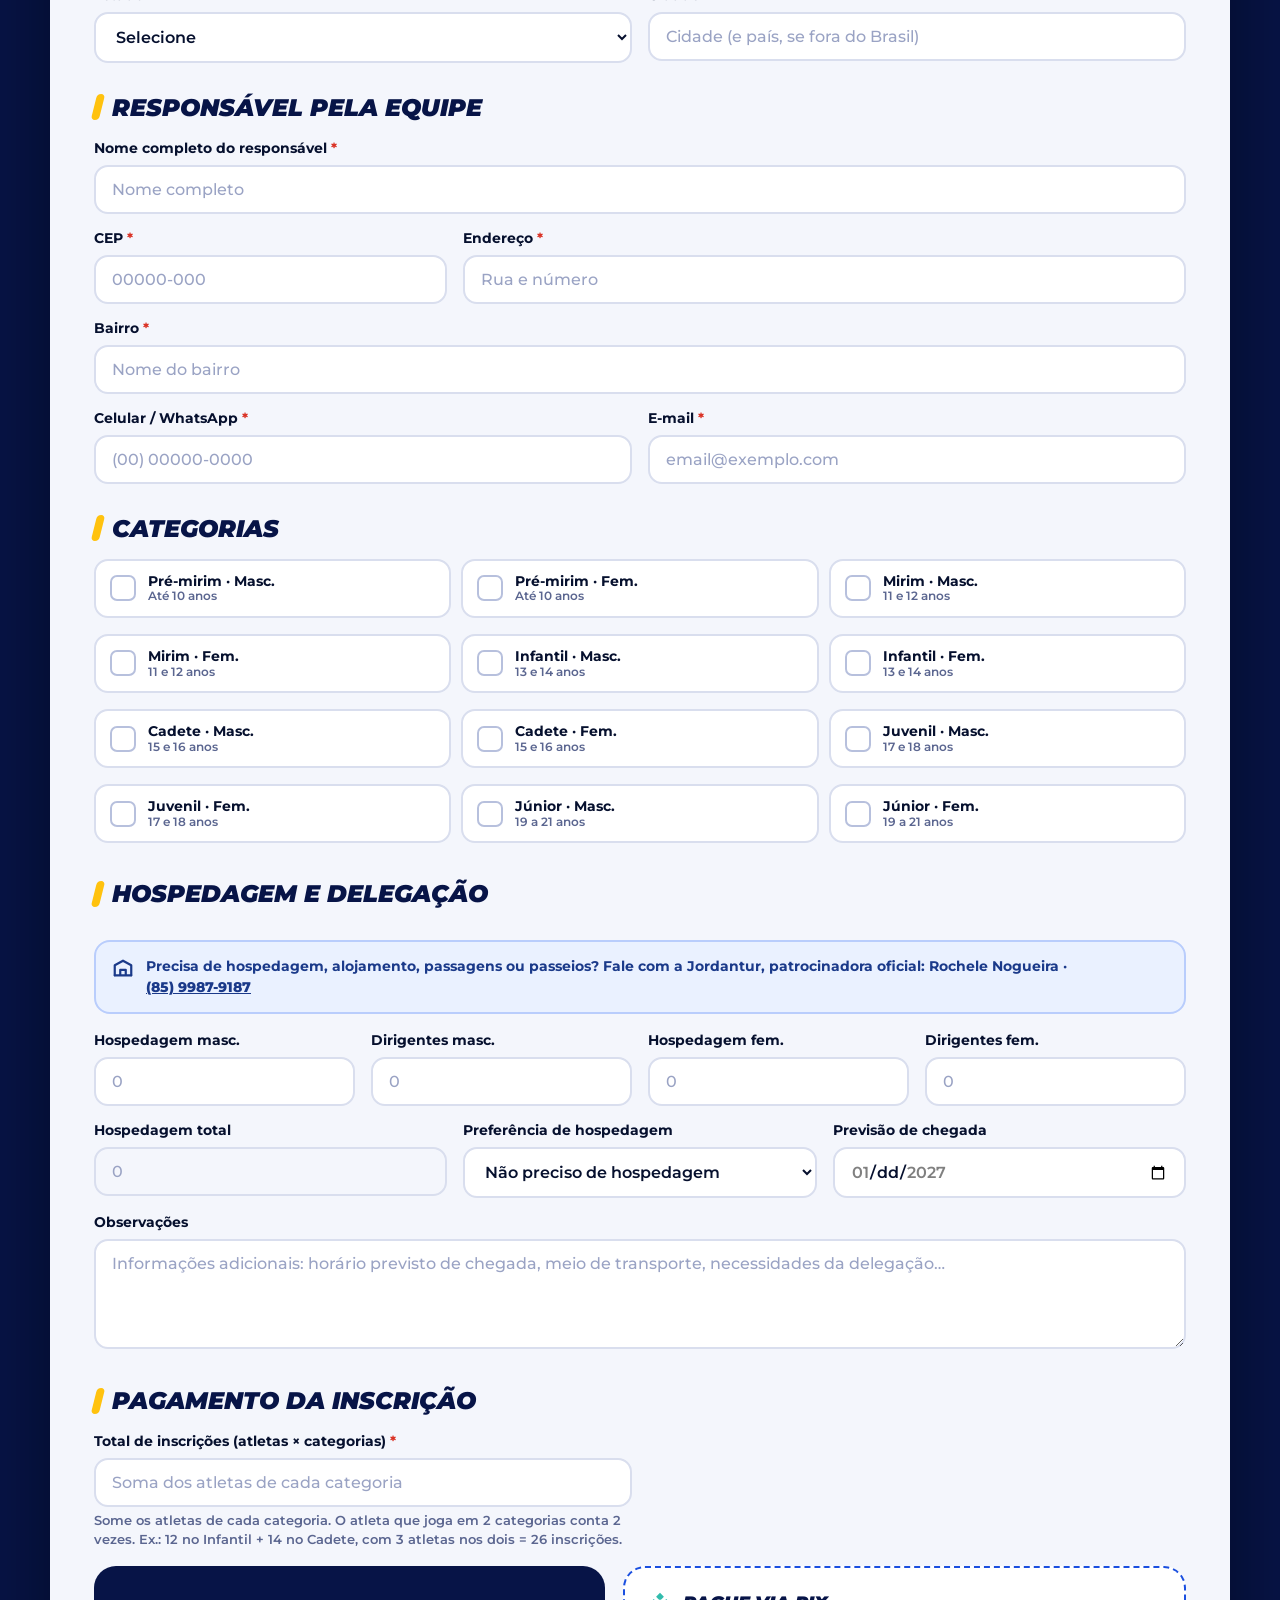
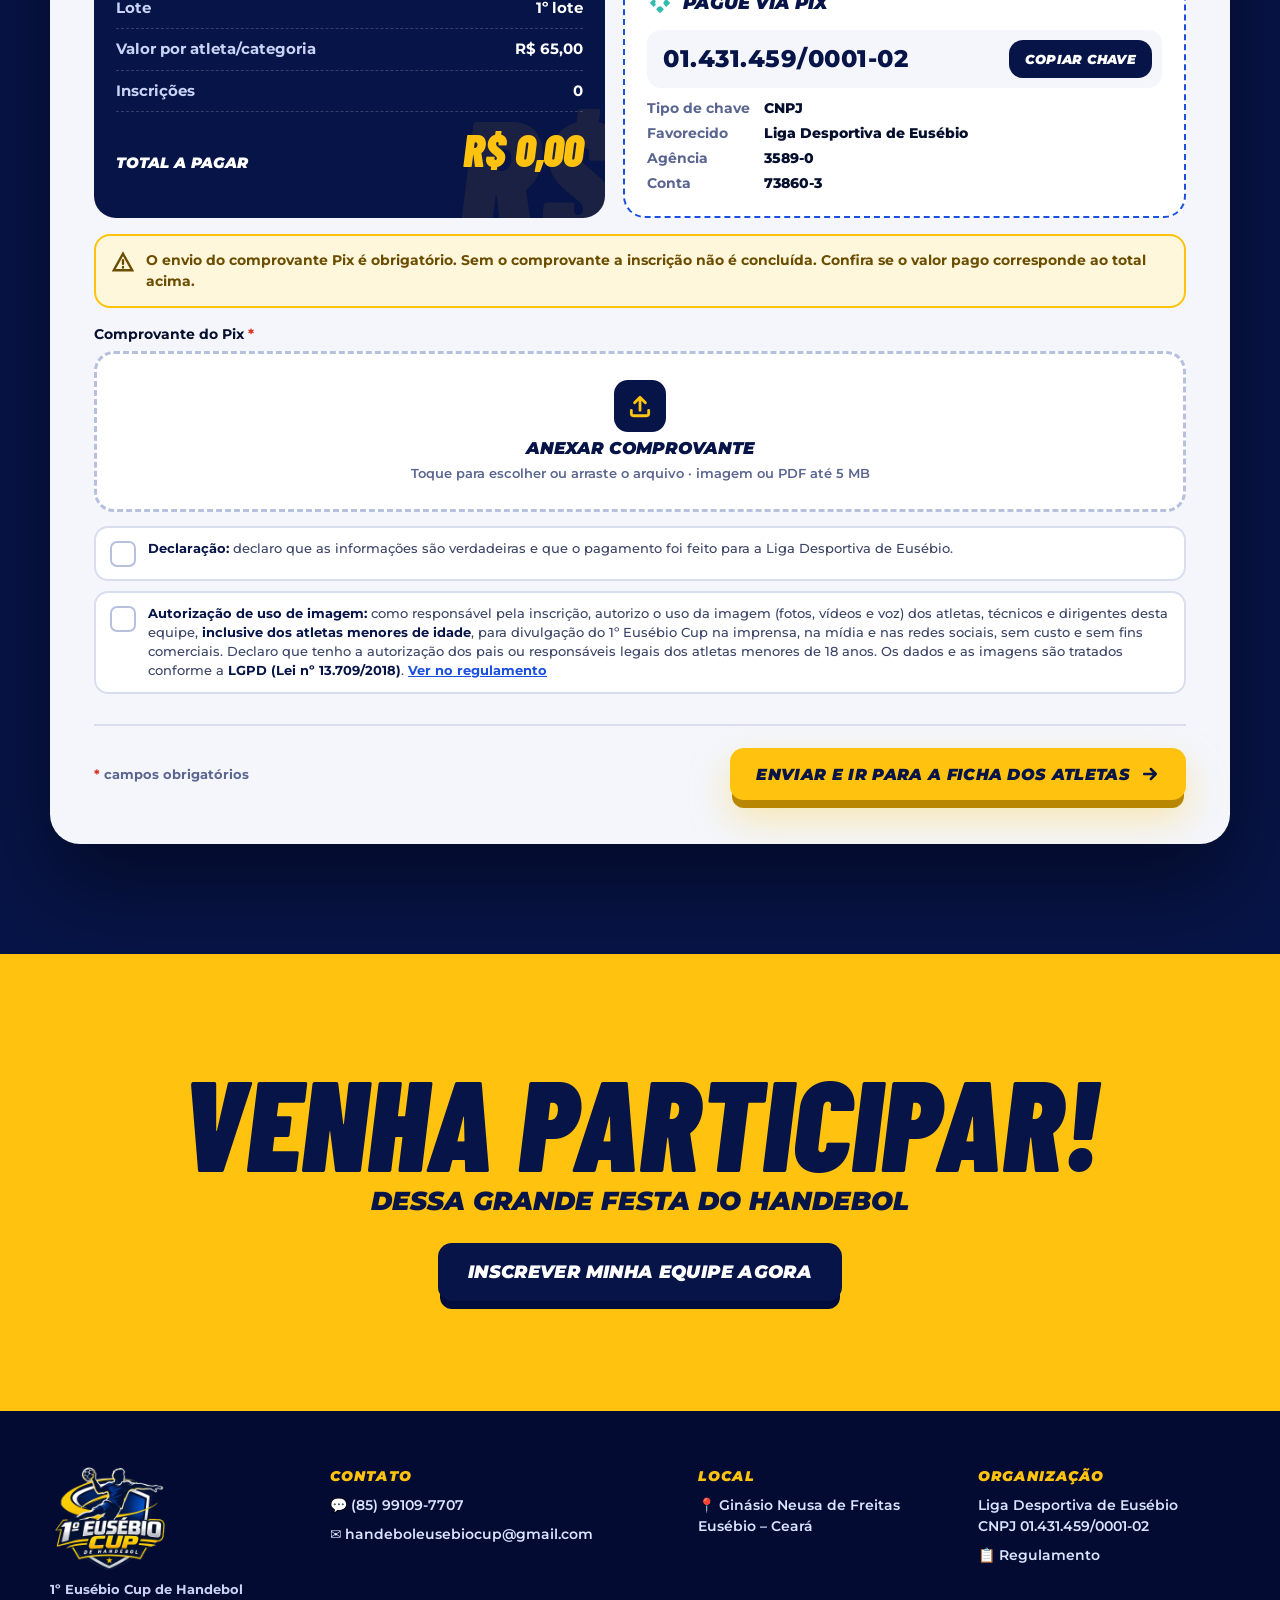
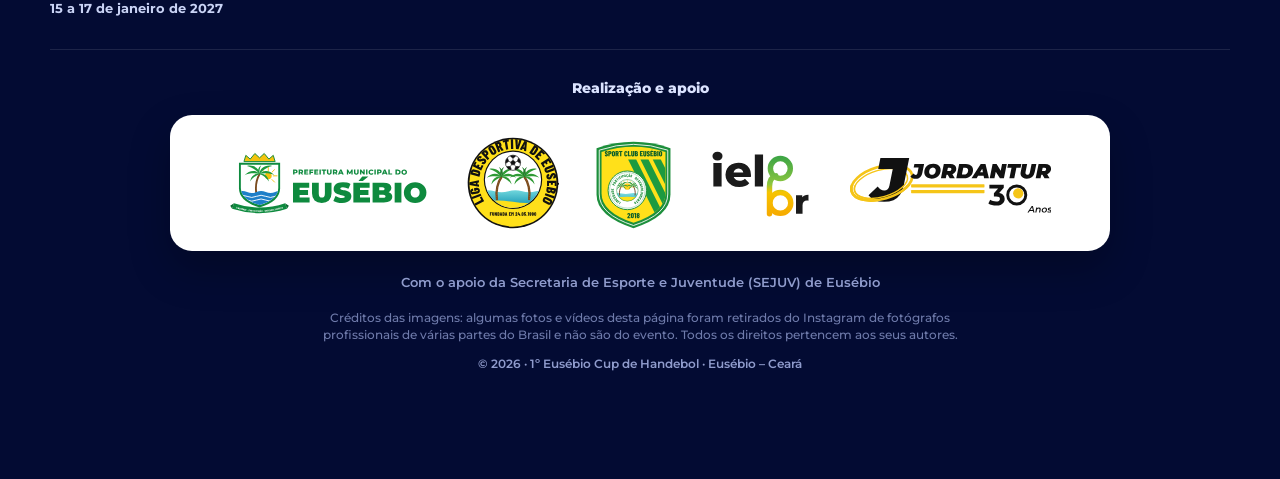
==== commit 683665e3: "Add files via upload" ====
--- a/index.html
+++ b/index.html
@@ -15,7 +15,7 @@
 <link rel="preconnect" href="https://fonts.googleapis.com">
 <link rel="preconnect" href="https://fonts.gstatic.com" crossorigin>
 <link href="https://fonts.googleapis.com/css2?family=Barlow+Condensed:ital,wght@0,800;0,900;1,800;1,900&family=Montserrat:ital,wght@0,500;0,600;0,700;0,800;1,800;1,900&display=swap" rel="stylesheet">
-<link rel="stylesheet" href="assets/site.css">
+<link rel="stylesheet" href="assets/site.css?v=2026-11-24">
 </head>
 <body>
 
@@ -210,7 +210,7 @@
       <div class="trip-logo"><img src="assets/logos/jordantur.svg" alt="Jordantur 30 anos" loading="lazy"></div>
       <div class="trip-ctt">
         <span>Reservas e informações</span>
-        <b>Rochele Colombo</b>
+        <b>Rochele Nogueira</b>
         <a class="btn btn-gold" href="https://wa.me/558599879187?text=Ol%C3%A1%2C%20Rochele!%20Vim%20pelo%20site%20do%201%C2%BA%20Eus%C3%A9bio%20Cup%20de%20Handebol%20e%20quero%20informa%C3%A7%C3%B5es%20sobre%20viagem%20e%20hospedagem." target="_blank" rel="noopener">
           <svg width="22" height="22" viewBox="0 0 24 24" fill="currentColor"><path d="M12 2a10 10 0 00-8.6 15.1L2 22l5-1.3A10 10 0 1012 2zm0 18.2c-1.6 0-3.1-.4-4.4-1.2l-.3-.2-3 .8.8-2.9-.2-.3A8.2 8.2 0 1112 20.2zm4.5-6.1c-.2-.1-1.5-.7-1.7-.8s-.4-.1-.6.1-.7.8-.8 1-.3.2-.5.1a6.7 6.7 0 01-3.3-2.9c-.3-.4.3-.4.7-1.3.1-.2 0-.3 0-.4l-.8-1.8c-.2-.5-.4-.4-.6-.4h-.5a1 1 0 00-.7.3 3 3 0 00-.9 2.2 5.2 5.2 0 001.1 2.7 11.8 11.8 0 004.5 4c1.7.7 2.3.8 3.2.6a2.7 2.7 0 001.8-1.3 2.2 2.2 0 00.2-1.3c-.1-.1-.3-.2-.6-.3z"/></svg>
           (85) 9987-9187</a>
@@ -287,7 +287,7 @@
 
         <fieldset class="fs">
           <legend>Hospedagem e delegação</legend>
-          <div class="alert info"><svg width="22" height="22" viewBox="0 0 24 24" fill="none" stroke="currentColor" stroke-width="2.4" stroke-linecap="round" stroke-linejoin="round"><path d="M3 20V9l9-5 9 5v11"/><path d="M3 20h18M9 20v-6h6v6"/></svg><div>Precisa de hospedagem, alojamento, passagens ou passeios? Fale com a <b>Jordantur</b>, patrocinadora oficial: <b>Rochele Colombo</b> · <a href="https://wa.me/558599879187?text=Ol%C3%A1%2C%20Rochele!%20Vim%20pelo%20site%20do%201%C2%BA%20Eus%C3%A9bio%20Cup%20de%20Handebol%20e%20quero%20informa%C3%A7%C3%B5es%20sobre%20viagem%20e%20hospedagem." target="_blank" rel="noopener">(85) 9987-9187</a></div></div>
+          <div class="alert info"><svg width="22" height="22" viewBox="0 0 24 24" fill="none" stroke="currentColor" stroke-width="2.4" stroke-linecap="round" stroke-linejoin="round"><path d="M3 20V9l9-5 9 5v11"/><path d="M3 20h18M9 20v-6h6v6"/></svg><div>Precisa de hospedagem, alojamento, passagens ou passeios? Fale com a <b>Jordantur</b>, patrocinadora oficial: <b>Rochele Nogueira</b> · <a href="https://wa.me/558599879187?text=Ol%C3%A1%2C%20Rochele!%20Vim%20pelo%20site%20do%201%C2%BA%20Eus%C3%A9bio%20Cup%20de%20Handebol%20e%20quero%20informa%C3%A7%C3%B5es%20sobre%20viagem%20e%20hospedagem." target="_blank" rel="noopener">(85) 9987-9187</a></div></div>
           <div class="grid">
             <div class="f c3"><label for="hospMasc">Hospedagem masc.</label><input id="hospMasc" name="hospMasc" type="number" min="0" inputmode="numeric" placeholder="0" data-hosp></div>
             <div class="f c3"><label for="dirigMasc">Dirigentes masc.</label><input id="dirigMasc" name="dirigMasc" type="number" min="0" inputmode="numeric" placeholder="0" data-hosp></div>
--- a/assets/site.css
+++ b/assets/site.css
@@ -163,7 +163,7 @@
 .icons div{text-align:center;padding:18px 10px;border-radius:var(--r);background:rgba(255,255,255,.05);border:1px solid rgba(255,255,255,.1)}
 .icons .em{width:76px;height:76px;margin:0 auto 10px;border-radius:50%;display:grid;place-items:center;font-size:36px;background:rgba(255,255,255,.1);border:4px solid var(--gold)}
 .icons b{font:italic 900 16px var(--F);text-transform:uppercase}
-.gal{display:grid;grid-template-columns:repeat(4,1fr);grid-auto-rows:220px;gap:14px}
+.gal{display:grid;grid-template-columns:repeat(4,1fr);grid-auto-rows:220px;gap:14px;margin-top:34px}
 .ph{position:relative;border-radius:22px;overflow:hidden;border:3px solid var(--gold);background:#0a1a55}
 .ph img{width:100%;height:100%;object-fit:cover;transition:transform .6s}
 .ph:hover img{transform:scale(1.06)}
@@ -198,6 +198,25 @@
 .wc b em{font-style:inherit;color:var(--gold)}
 .wc span{display:block;margin-top:6px;font-size:13px;color:#c9d3f5;font-weight:600}
 @media (max-width:760px){.why-grid{grid-template-columns:1fr}}
+
+/* ---------- PATROCINADOR · JORDANTUR ---------- */
+.trip{background:var(--deep)}
+.trip-grid{display:grid;grid-template-columns:1fr 1.05fr;gap:clamp(28px,5vw,64px);align-items:center}
+.trip-logo{margin:26px 0 18px;background:#fff;border-radius:22px;padding:18px 26px;display:flex;justify-content:center;max-width:420px}
+.trip-logo img{width:100%;max-width:330px;height:auto}
+.trip-ctt{display:flex;flex-direction:column;align-items:flex-start;gap:4px;max-width:420px}
+.trip-ctt span{font-weight:800;font-size:13px;letter-spacing:.14em;text-transform:uppercase;color:#c9d3f5}
+.trip-ctt b{font:italic 900 clamp(20px,2.4vw,26px) var(--F);text-transform:uppercase}
+.trip-ctt .btn{margin-top:12px;font-size:20px}
+.trip-list{list-style:none;margin:0;padding:0;display:grid;gap:12px}
+.trip-list li{display:flex;align-items:center;gap:18px;padding:16px 20px;border-radius:var(--r);background:rgba(255,255,255,.05);border:1px solid rgba(255,255,255,.1)}
+.trip-list i{flex:none;width:58px;height:58px;border-radius:14px;border:3px solid var(--gold);color:var(--gold);display:grid;place-items:center}
+.trip-list i svg{width:30px;height:30px}
+.trip-list b{display:block;font:italic 900 clamp(17px,2vw,21px)/1.1 var(--F);text-transform:uppercase}
+.trip-list span{display:block;margin-top:4px;font-size:13.5px;color:#c9d3f5;font-weight:600}
+.alert.info a{color:inherit;font-weight:800;white-space:nowrap}
+@media (max-width:860px){.trip-grid{grid-template-columns:1fr}.trip-logo{max-width:none}.trip-ctt{max-width:none}}
+@media (max-width:520px){.trip-logo{padding:14px 18px}.trip-list li{padding:14px}.trip-list i{width:50px;height:50px}}
 
 /* como funciona */
 .steps{display:grid;grid-template-columns:repeat(4,1fr);gap:14px;margin-top:34px;counter-reset:s}
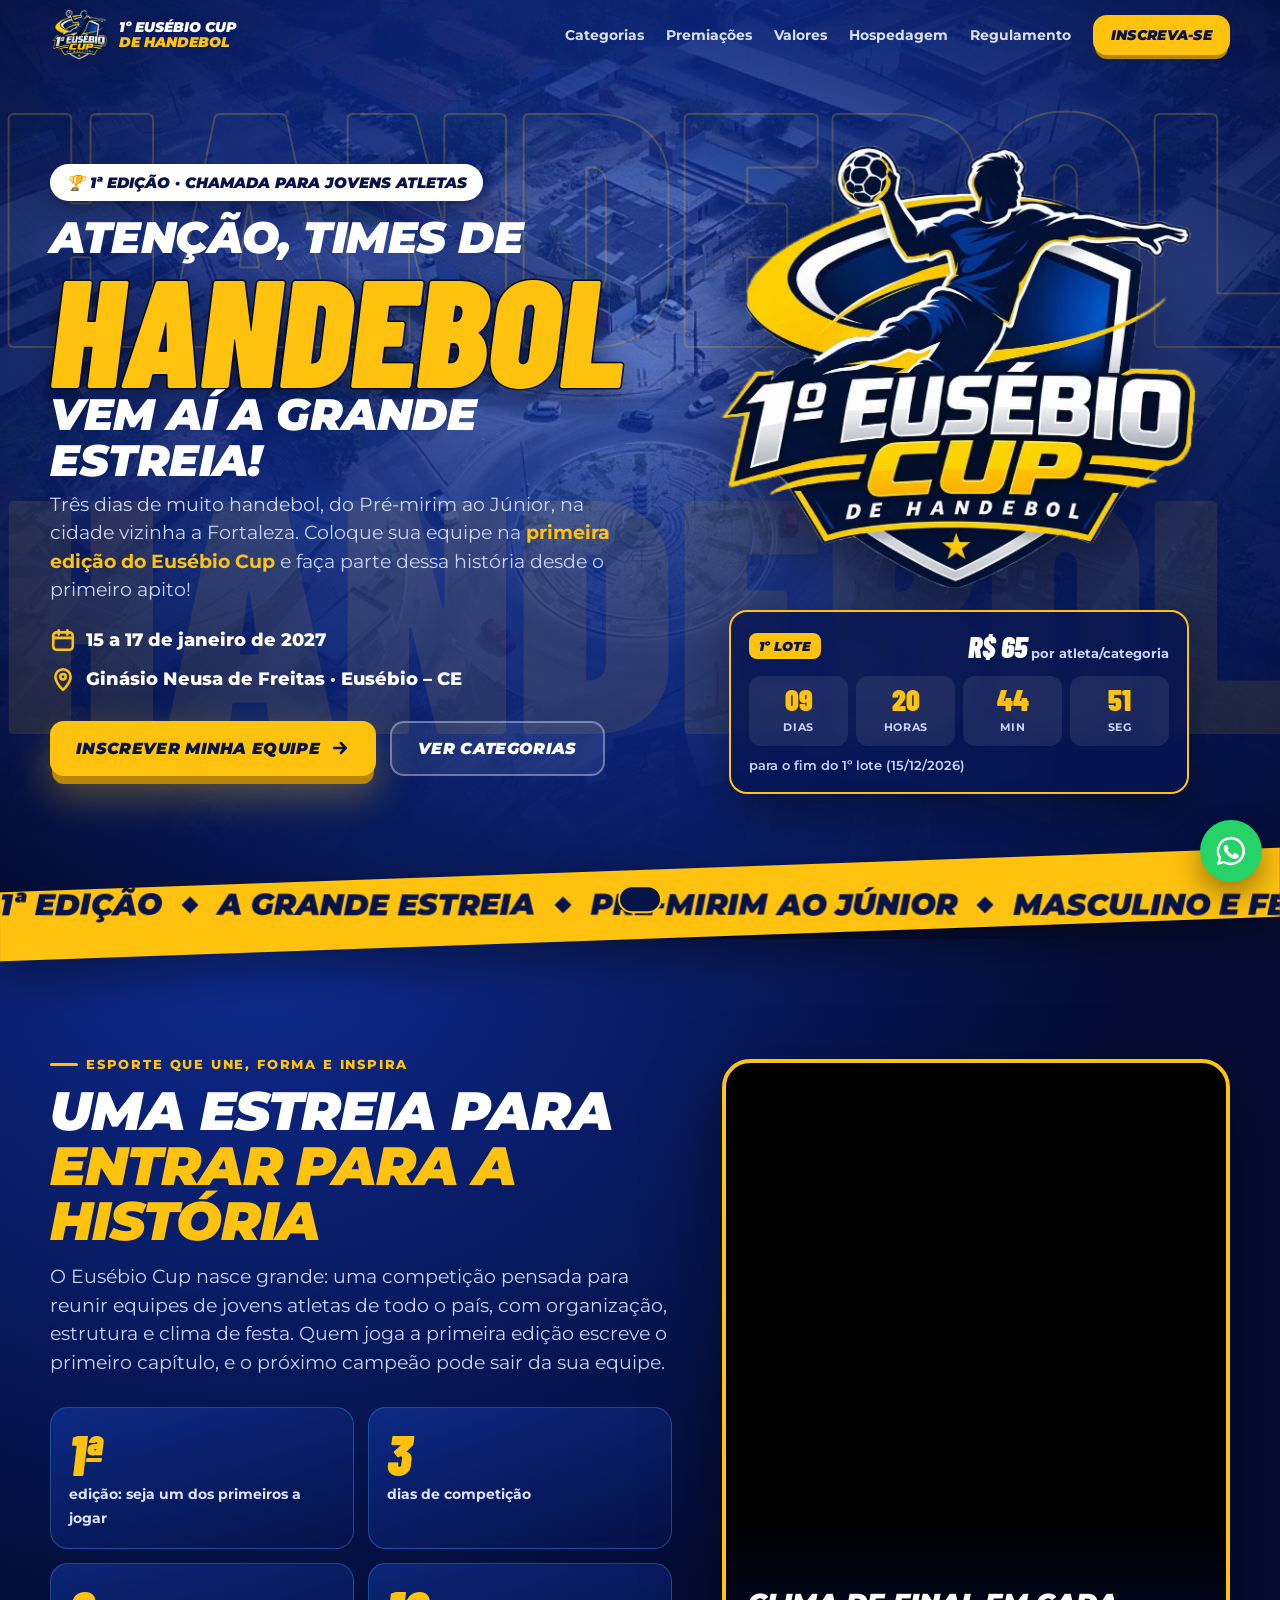
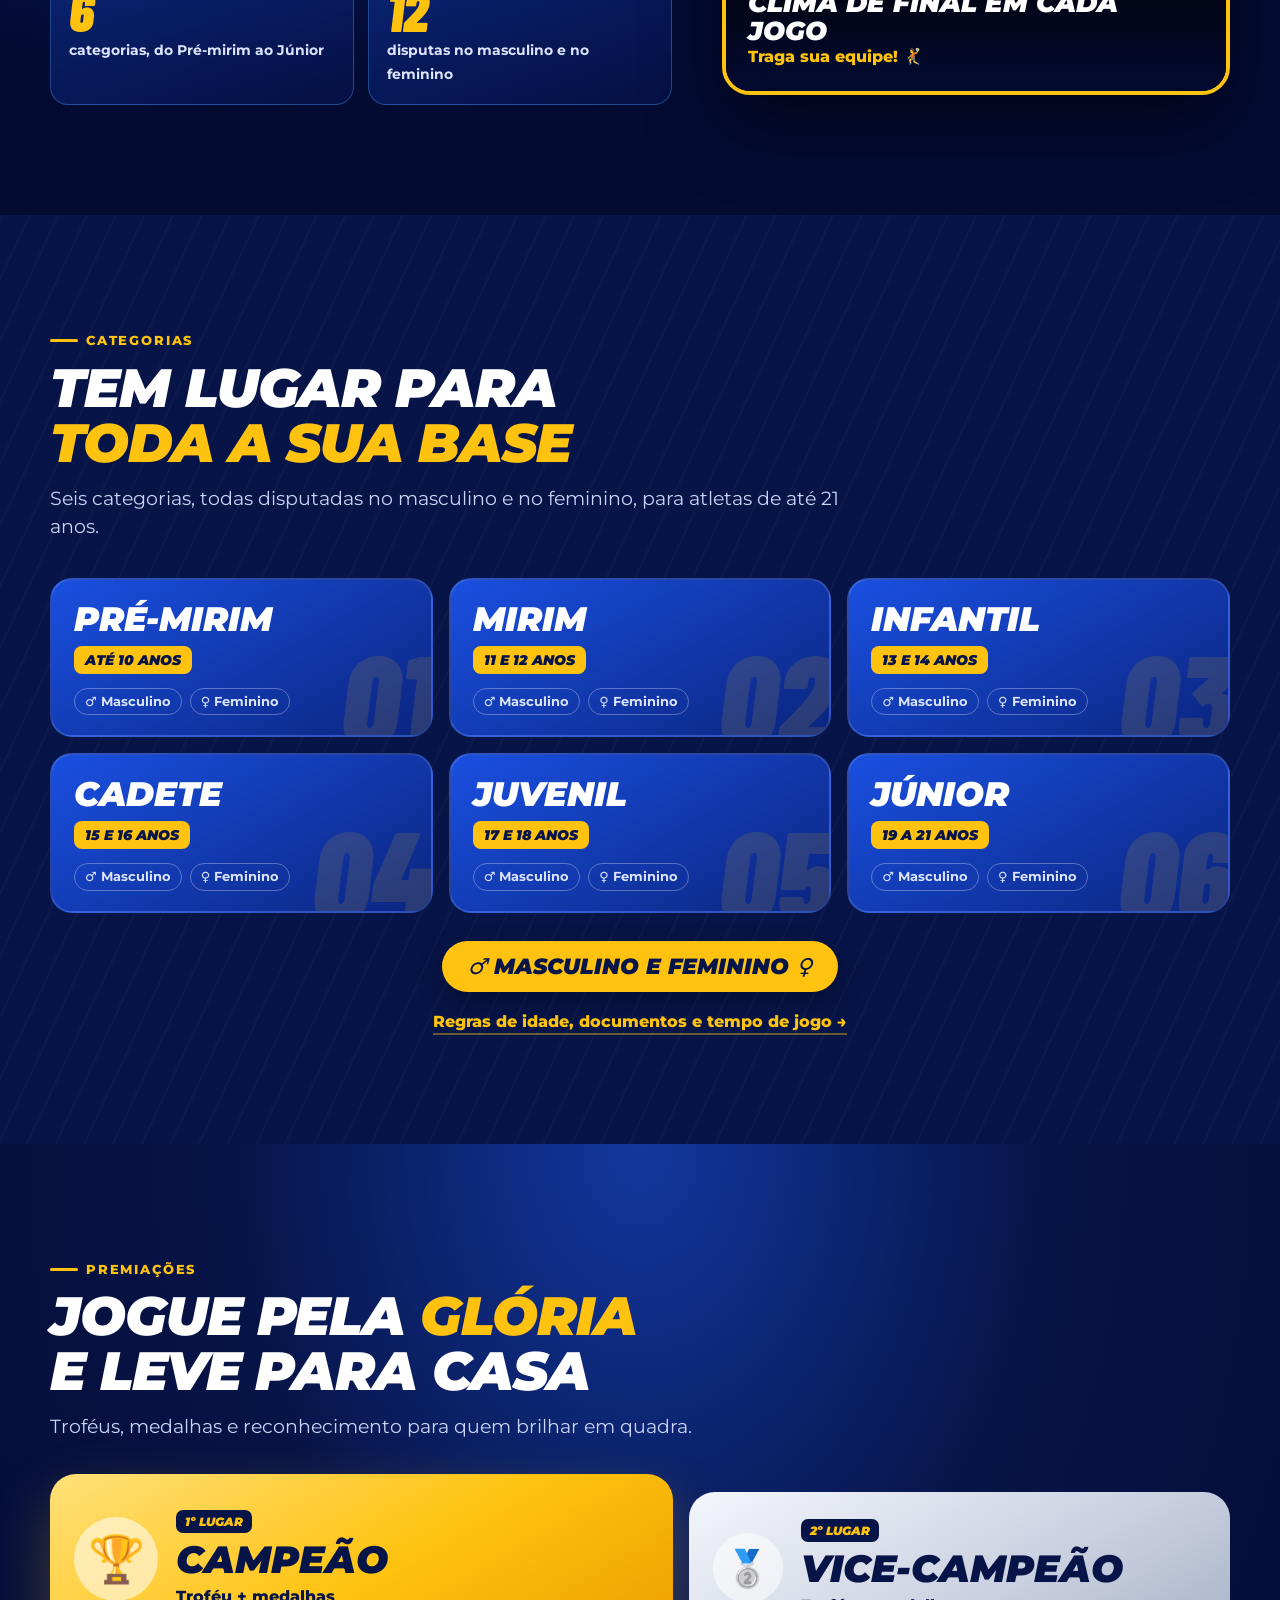
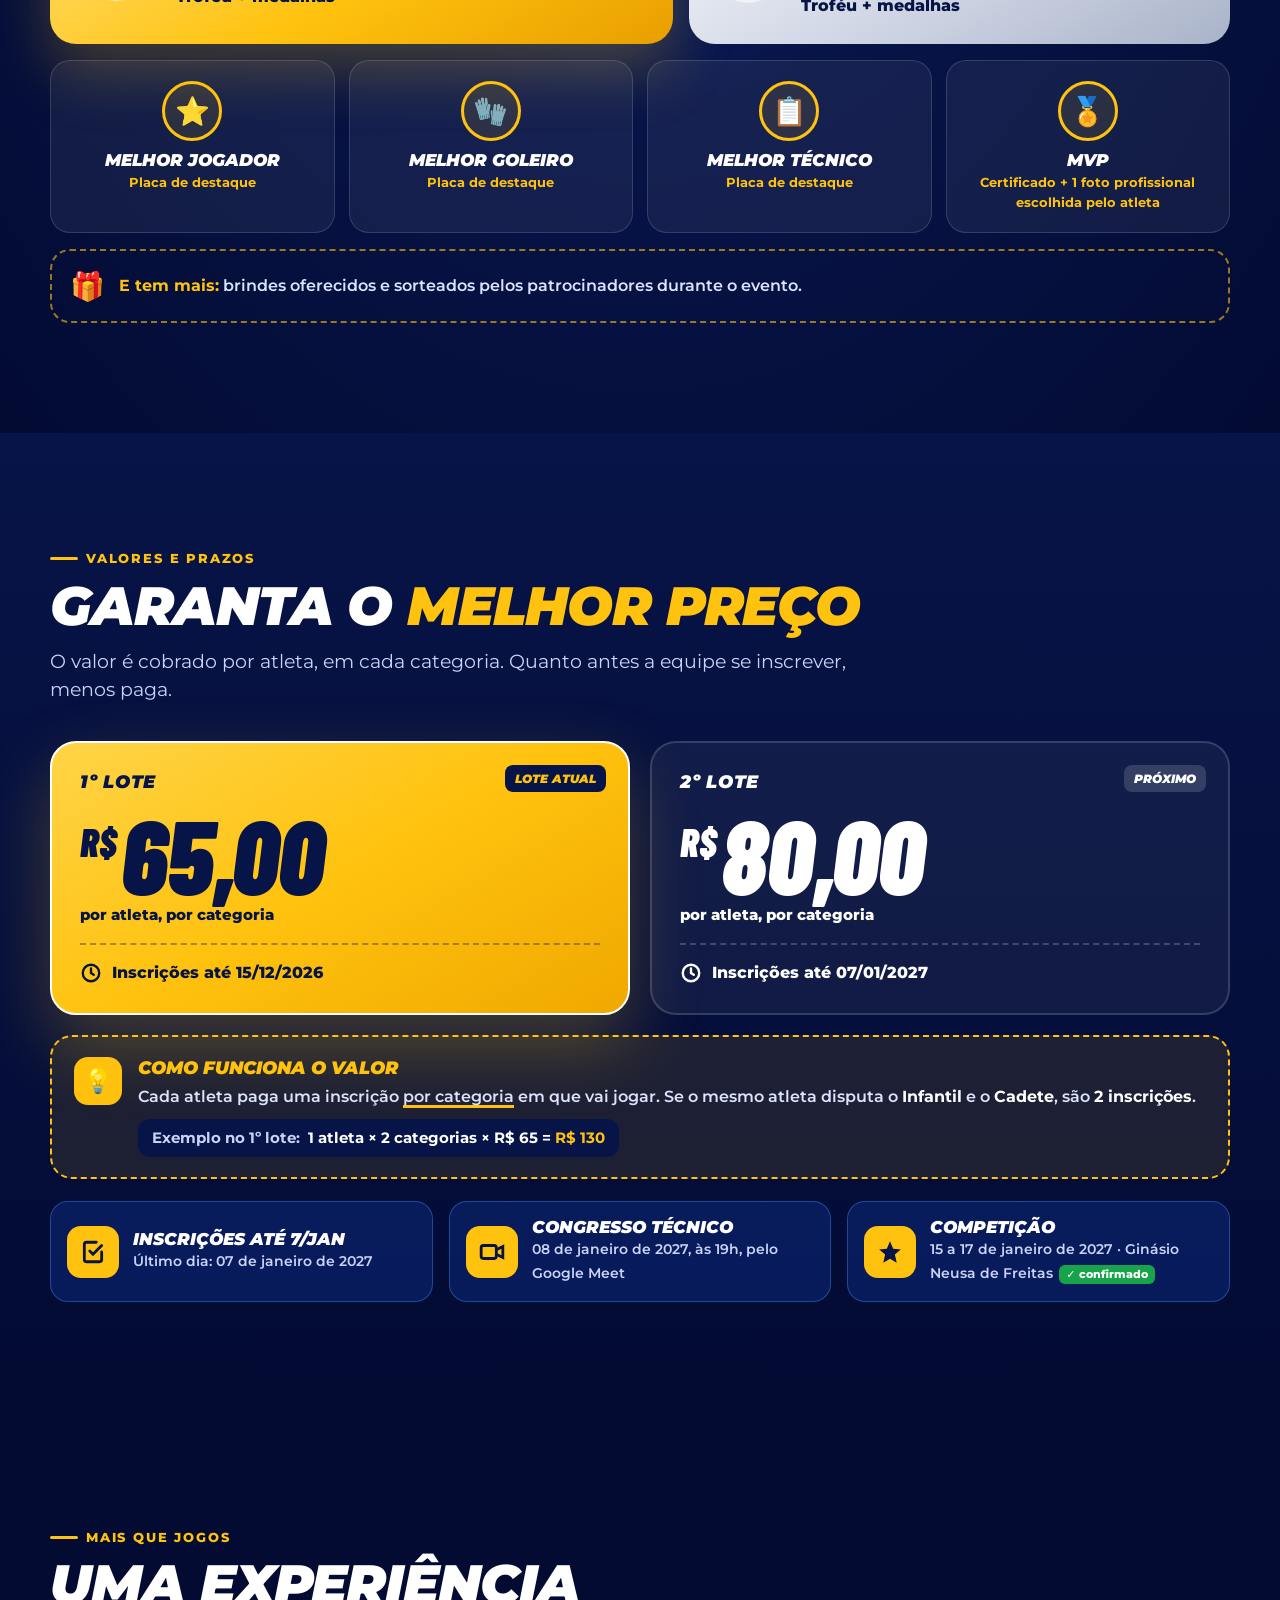
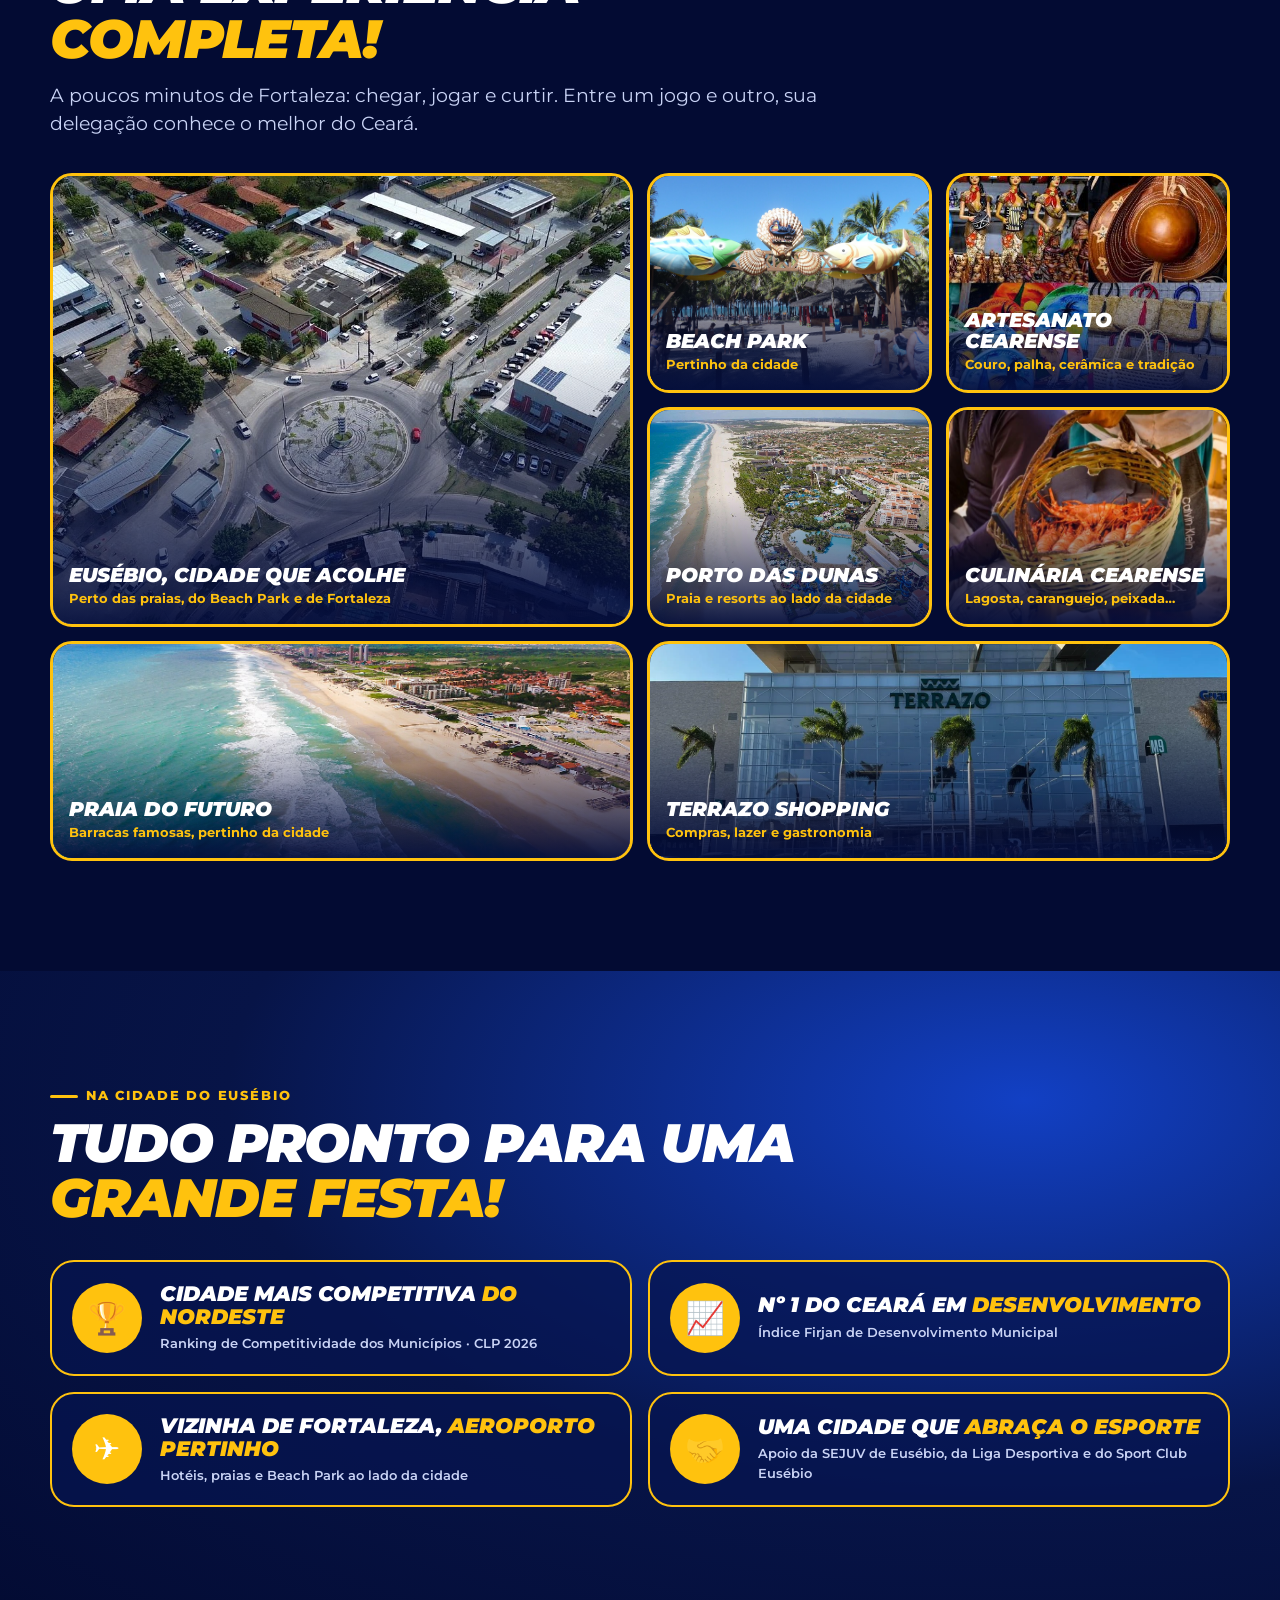
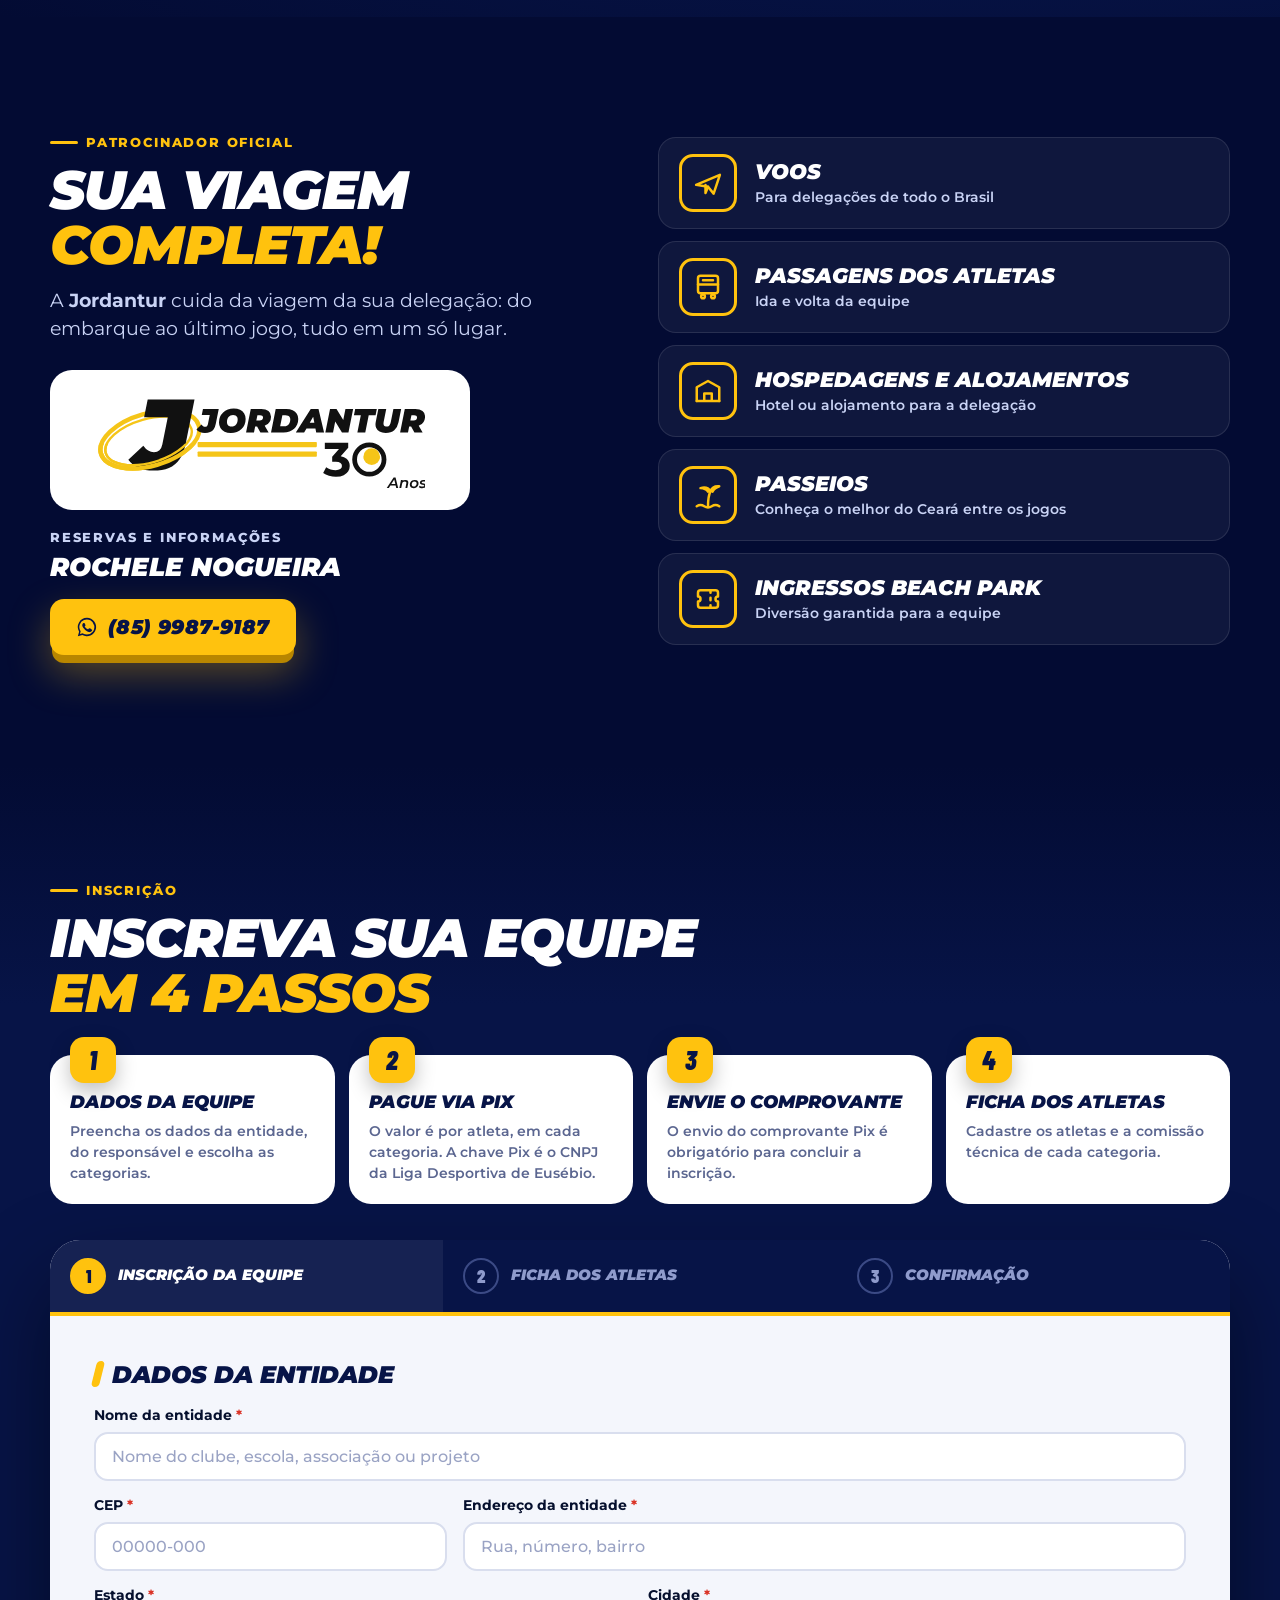
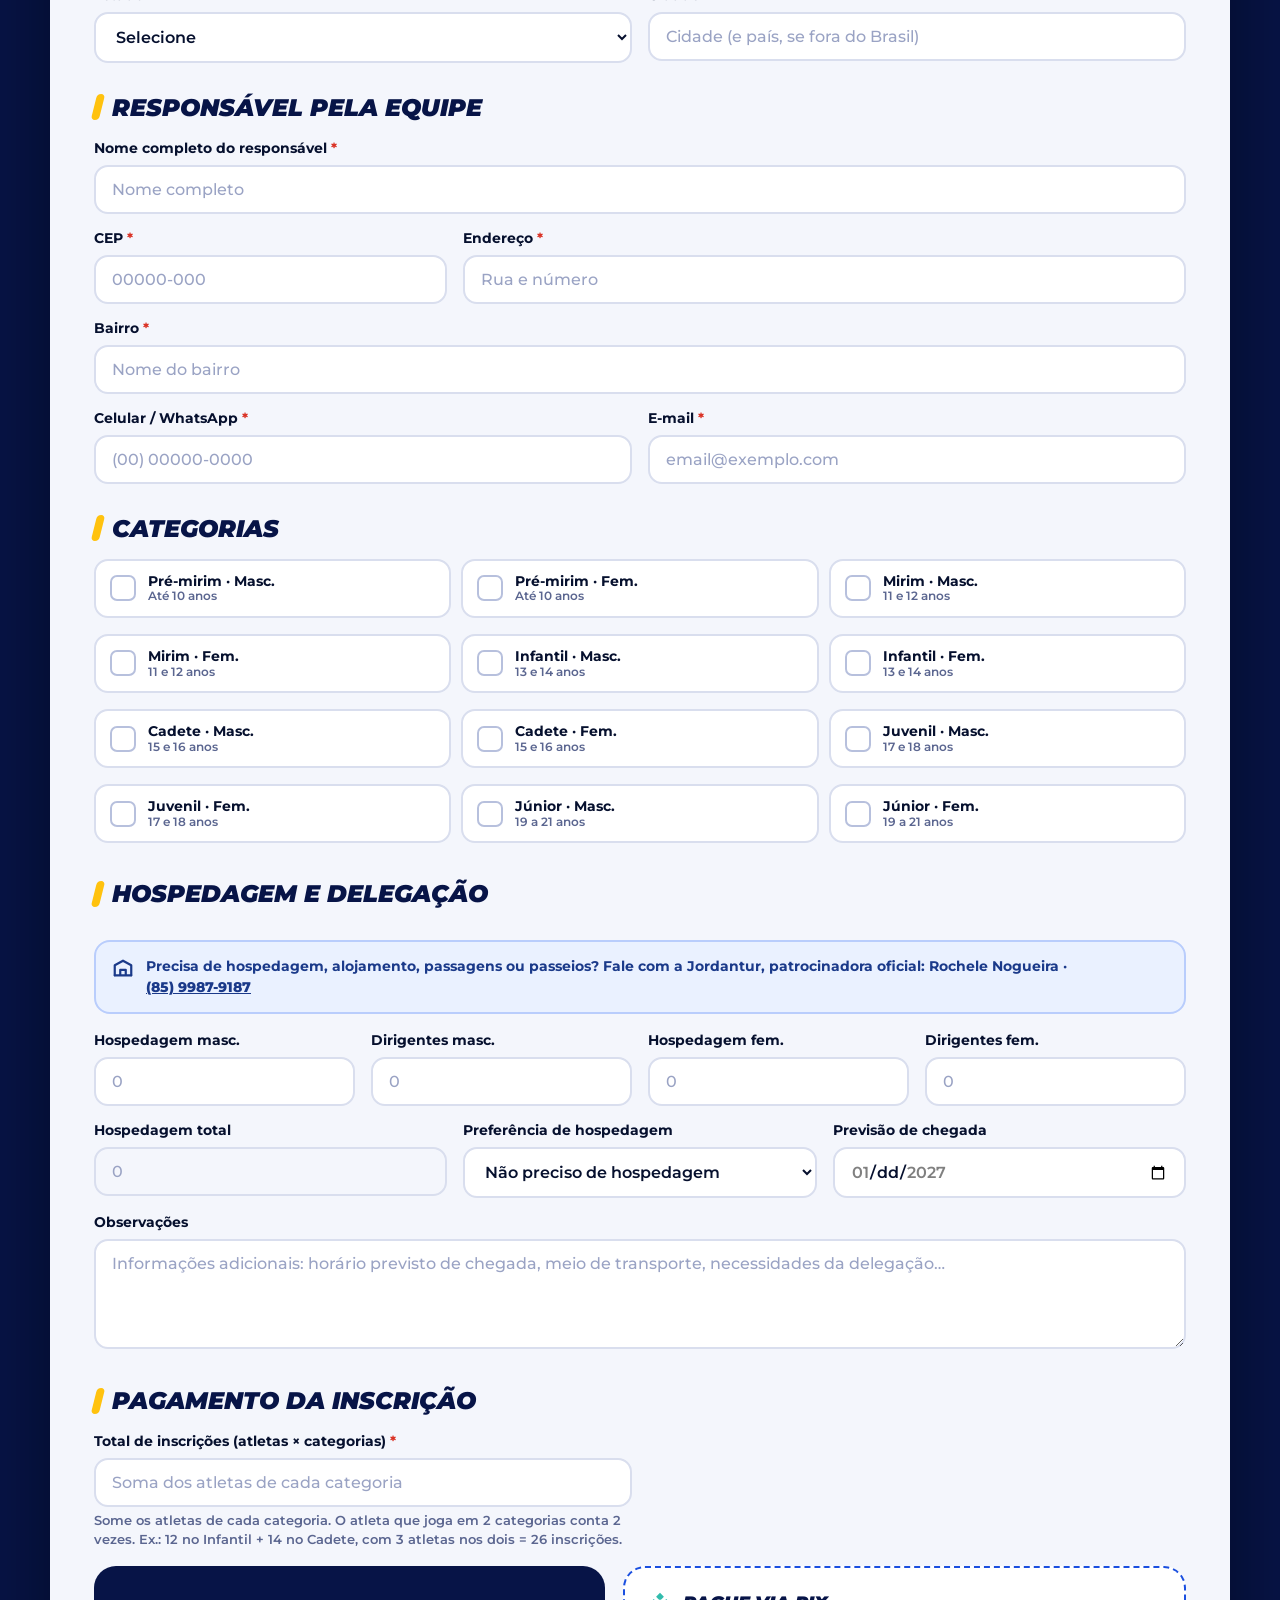
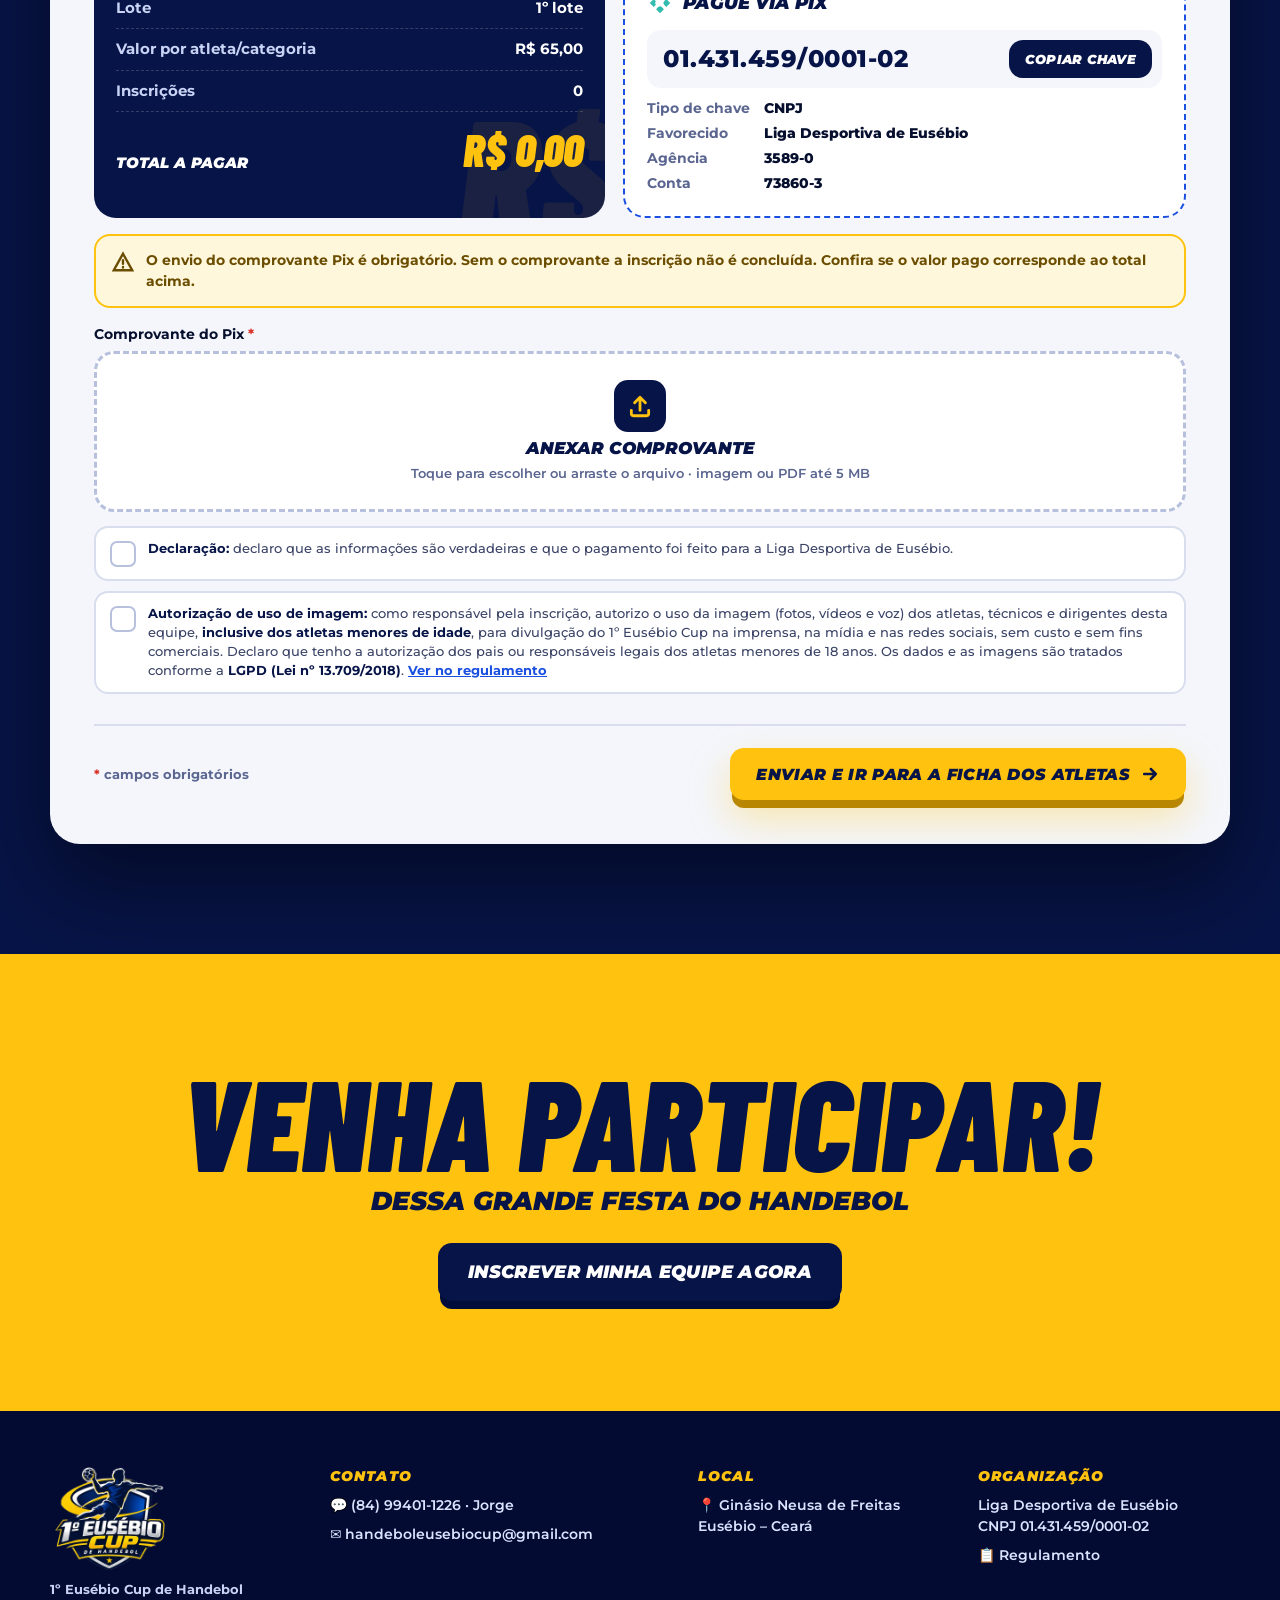
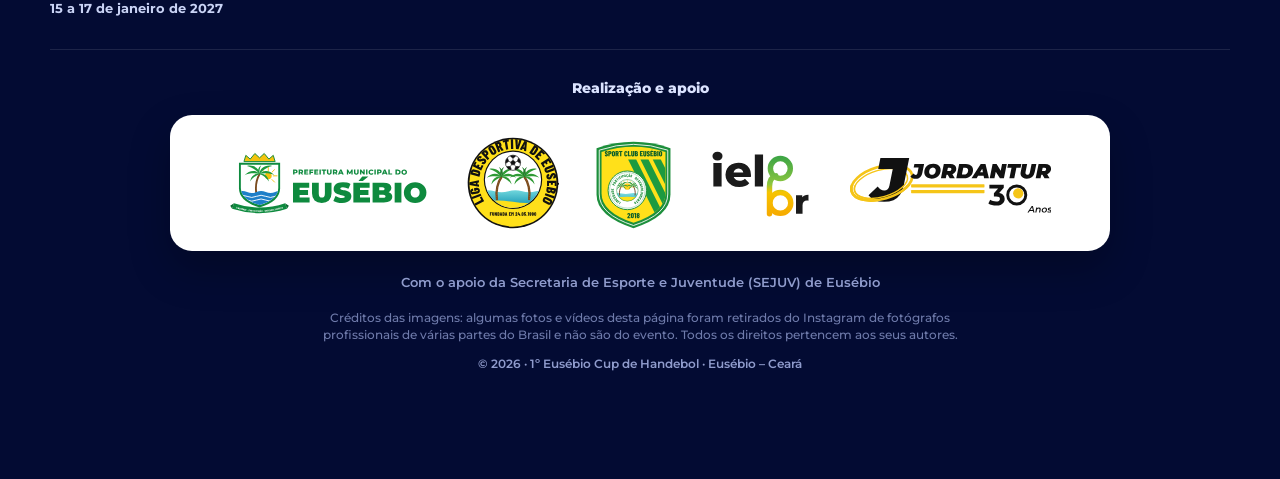
==== commit 0e59eea0: "Add files via upload" ====
--- a/index.html
+++ b/index.html
@@ -393,7 +393,7 @@
             <div><span>1</span>Congresso técnico: <b>&nbsp;08/01/2027, às 19h, pelo Google Meet</b>. O link será enviado para o responsável.</div>
             <div><span>2</span>Leve a ficha original com as assinaturas do médico e do responsável.</div>
             <div><span>3</span>Competição: 15 a 17 de janeiro de 2027, no Ginásio Neusa de Freitas, em Eusébio – CE.</div>
-            <div><span>4</span>Dúvidas: handeboleusebiocup@gmail.com ou (85) 99109-7707.</div>
+            <div><span>4</span>Dúvidas: handeboleusebiocup@gmail.com ou WhatsApp (84) 99401-1226 (falar com o Jorge).</div>
           </div>
           <div style="display:flex;gap:12px;justify-content:center;flex-wrap:wrap">
             <a class="btn btn-gold" id="waDone" target="_blank" rel="noopener">Avisar a organização no WhatsApp</a>
@@ -426,7 +426,7 @@
       </div>
       <div class="ft-col">
         <h4>Contato</h4>
-        <a id="footWa" href="https://wa.me/5585991097707?text=Ol%C3%A1!%20Tenho%20interesse%20no%201%C2%BA%20Eus%C3%A9bio%20Cup%20de%20Handebol." target="_blank" rel="noopener">💬 (85) 99109-7707</a>
+        <a id="footWa" href="https://wa.me/5584994011226?text=Ol%C3%A1%2C%20Jorge!%20Tenho%20interesse%20no%201%C2%BA%20Eus%C3%A9bio%20Cup%20de%20Handebol." target="_blank" rel="noopener">💬 (84) 99401-1226 · Jorge</a>
         <a href="mailto:handeboleusebiocup@gmail.com">✉️ handeboleusebiocup@gmail.com</a>
       </div>
       <div class="ft-col">
@@ -453,7 +453,7 @@
   </div>
 </footer>
 
-<a class="wa" id="waFloat" href="https://wa.me/5585991097707?text=Ol%C3%A1!%20Tenho%20interesse%20no%201%C2%BA%20Eus%C3%A9bio%20Cup%20de%20Handebol." target="_blank" rel="noopener" aria-label="Falar com a organização no WhatsApp">
+<a class="wa" id="waFloat" href="https://wa.me/5584994011226?text=Ol%C3%A1%2C%20Jorge!%20Tenho%20interesse%20no%201%C2%BA%20Eus%C3%A9bio%20Cup%20de%20Handebol." target="_blank" rel="noopener" aria-label="Falar com o Jorge, da organização, no WhatsApp">
   <svg width="34" height="34" viewBox="0 0 24 24" fill="#fff"><path d="M12 2a10 10 0 00-8.6 15.1L2 22l5-1.3A10 10 0 1012 2zm0 18.2c-1.6 0-3.1-.4-4.4-1.2l-.3-.2-3 .8.8-2.9-.2-.3A8.2 8.2 0 1112 20.2zm4.5-6.1c-.2-.1-1.5-.7-1.7-.8s-.4-.1-.6.1-.7.8-.8 1-.3.2-.5.1a6.7 6.7 0 01-3.3-2.9c-.3-.4.3-.4.7-1.3.1-.2 0-.3 0-.4l-.8-1.8c-.2-.5-.4-.4-.6-.4h-.5a1 1 0 00-.7.3 3 3 0 00-.9 2.2 5.2 5.2 0 001.1 2.7 11.8 11.8 0 004.5 4c1.7.7 2.3.8 3.2.6a2.7 2.7 0 001.8-1.3 2.2 2.2 0 00.2-1.3c-.1-.1-.3-.2-.6-.3z"/></svg>
 </a>
 <div class="toast" id="toast" role="status"></div>
@@ -465,7 +465,7 @@
    e ao final a equipe é orientada a enviar o resumo pelo WhatsApp. */
 const CONFIG = {
   ENDPOINT: 'https://script.google.com/macros/s/AKfycbwYt0CuKwF13hT5b1F0IWwBLD1Zat2CKvZYJv_s_oUNlG5RdVSrur6aBuFu0-ZAoPxz/exec',
-  WHATSAPP: '5585991097707',         // contato da competição: (85) 99109-7707
+  WHATSAPP: '5584994011226',         // contato da competição: (84) 99401-1226 (Jorge)
   LOTES: [
     { nome: '1º lote', valor: 65, fim: '2026-12-15T23:59:59-03:00', fimTxt: '15/12/2026' },
     { nome: '2º lote', valor: 80, fim: '2027-01-07T23:59:59-03:00', fimTxt: '07/01/2027' },
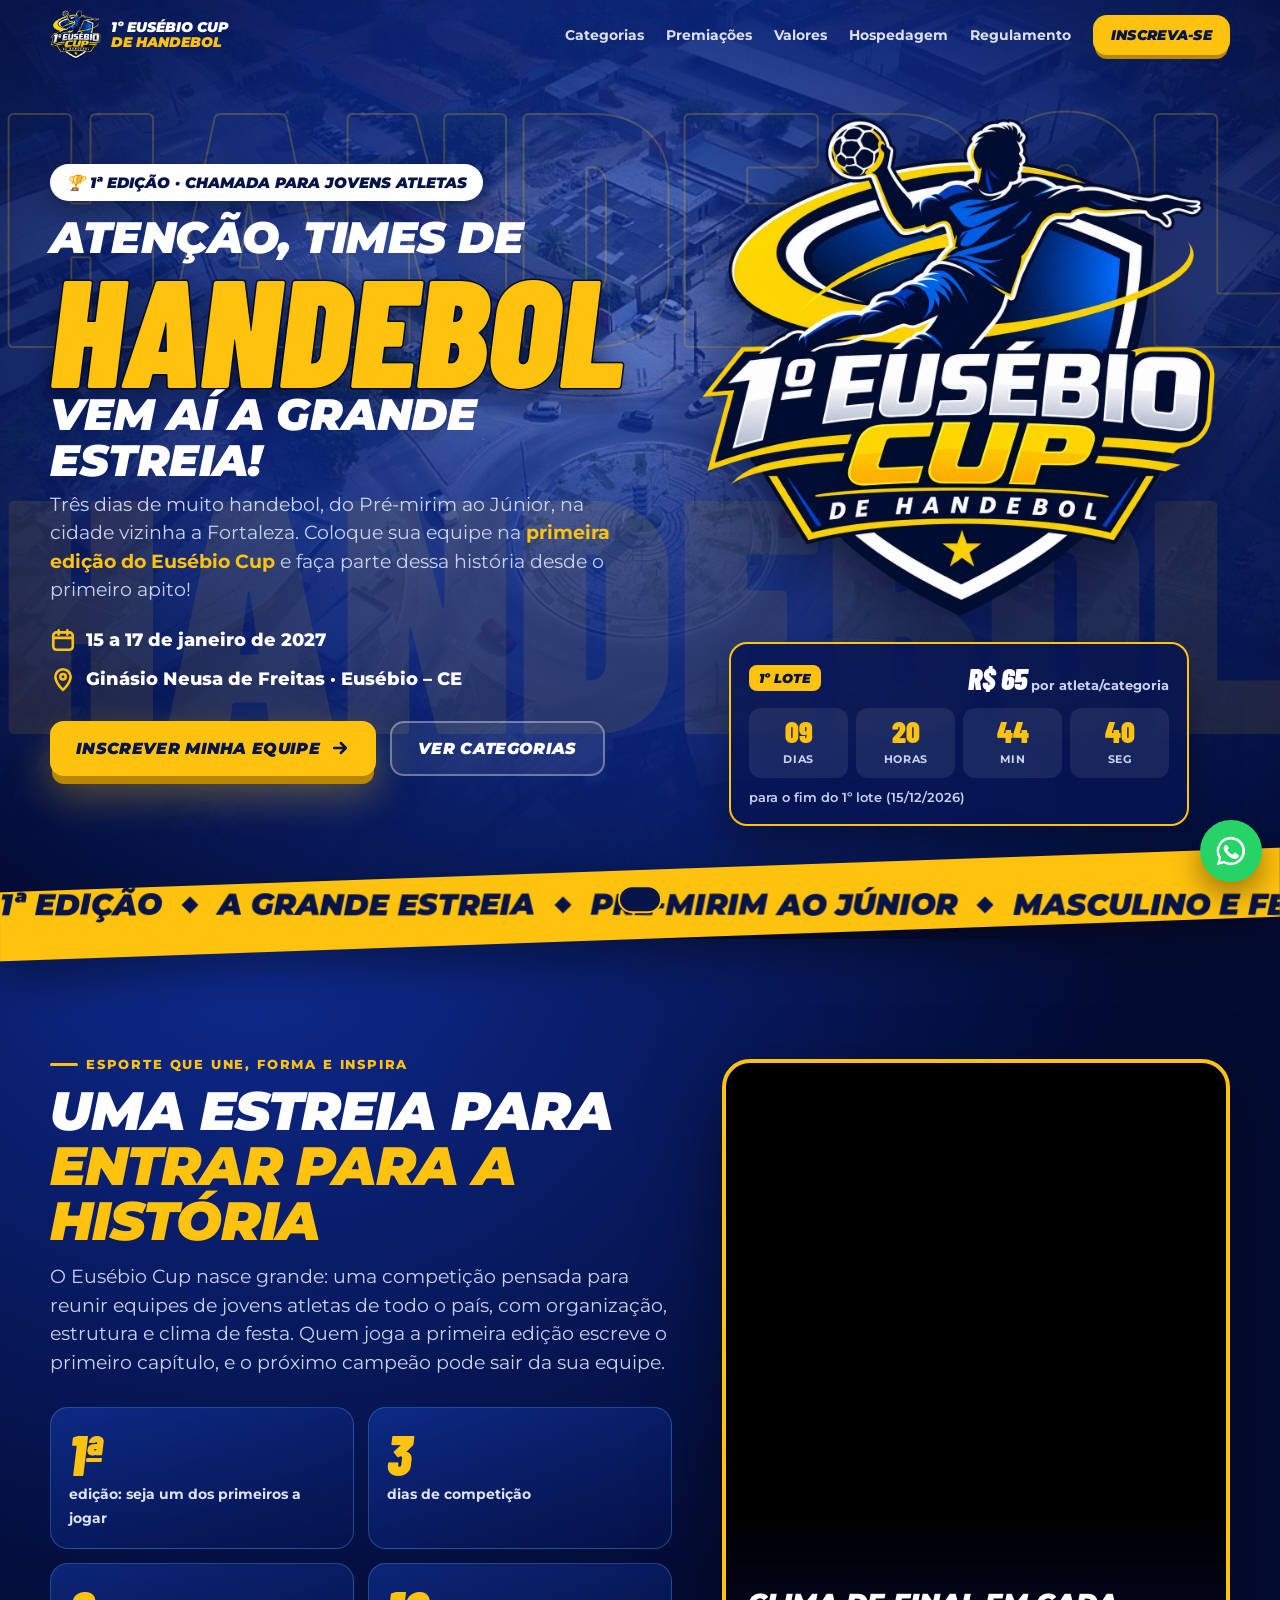
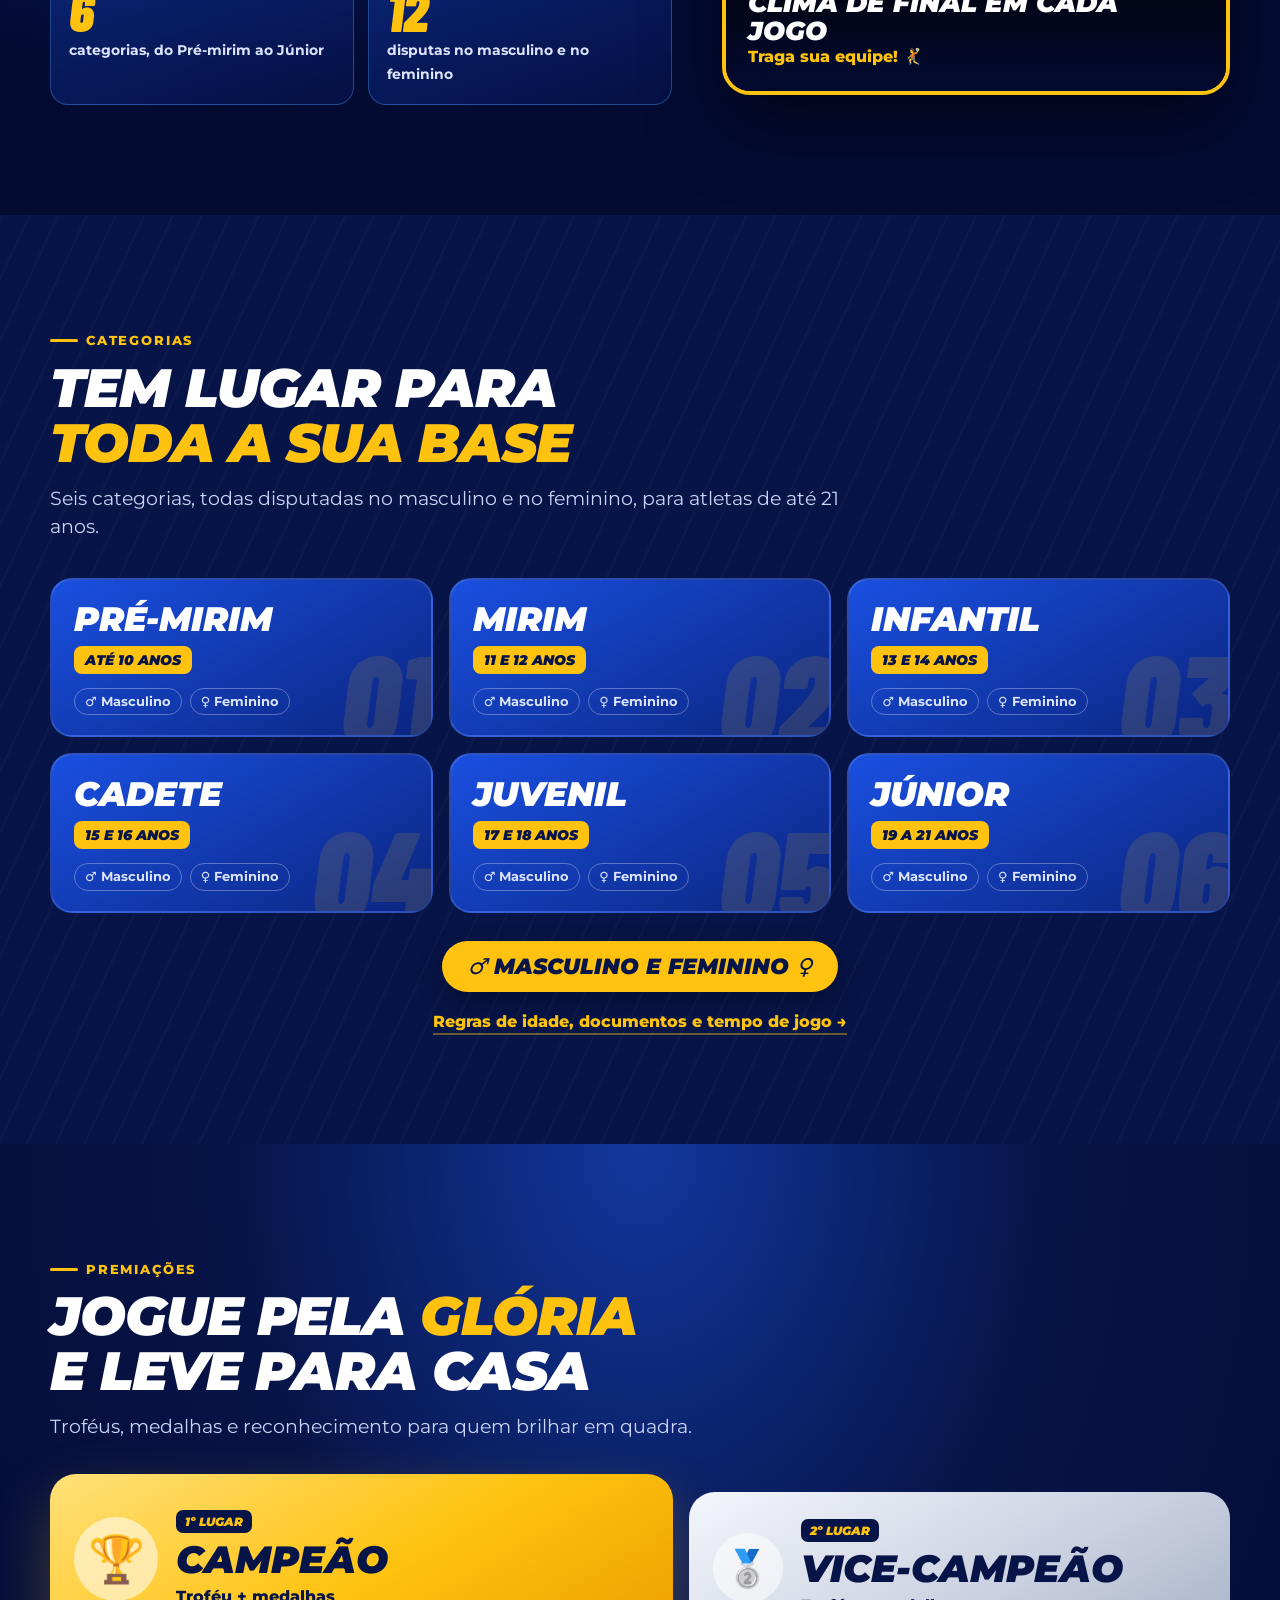
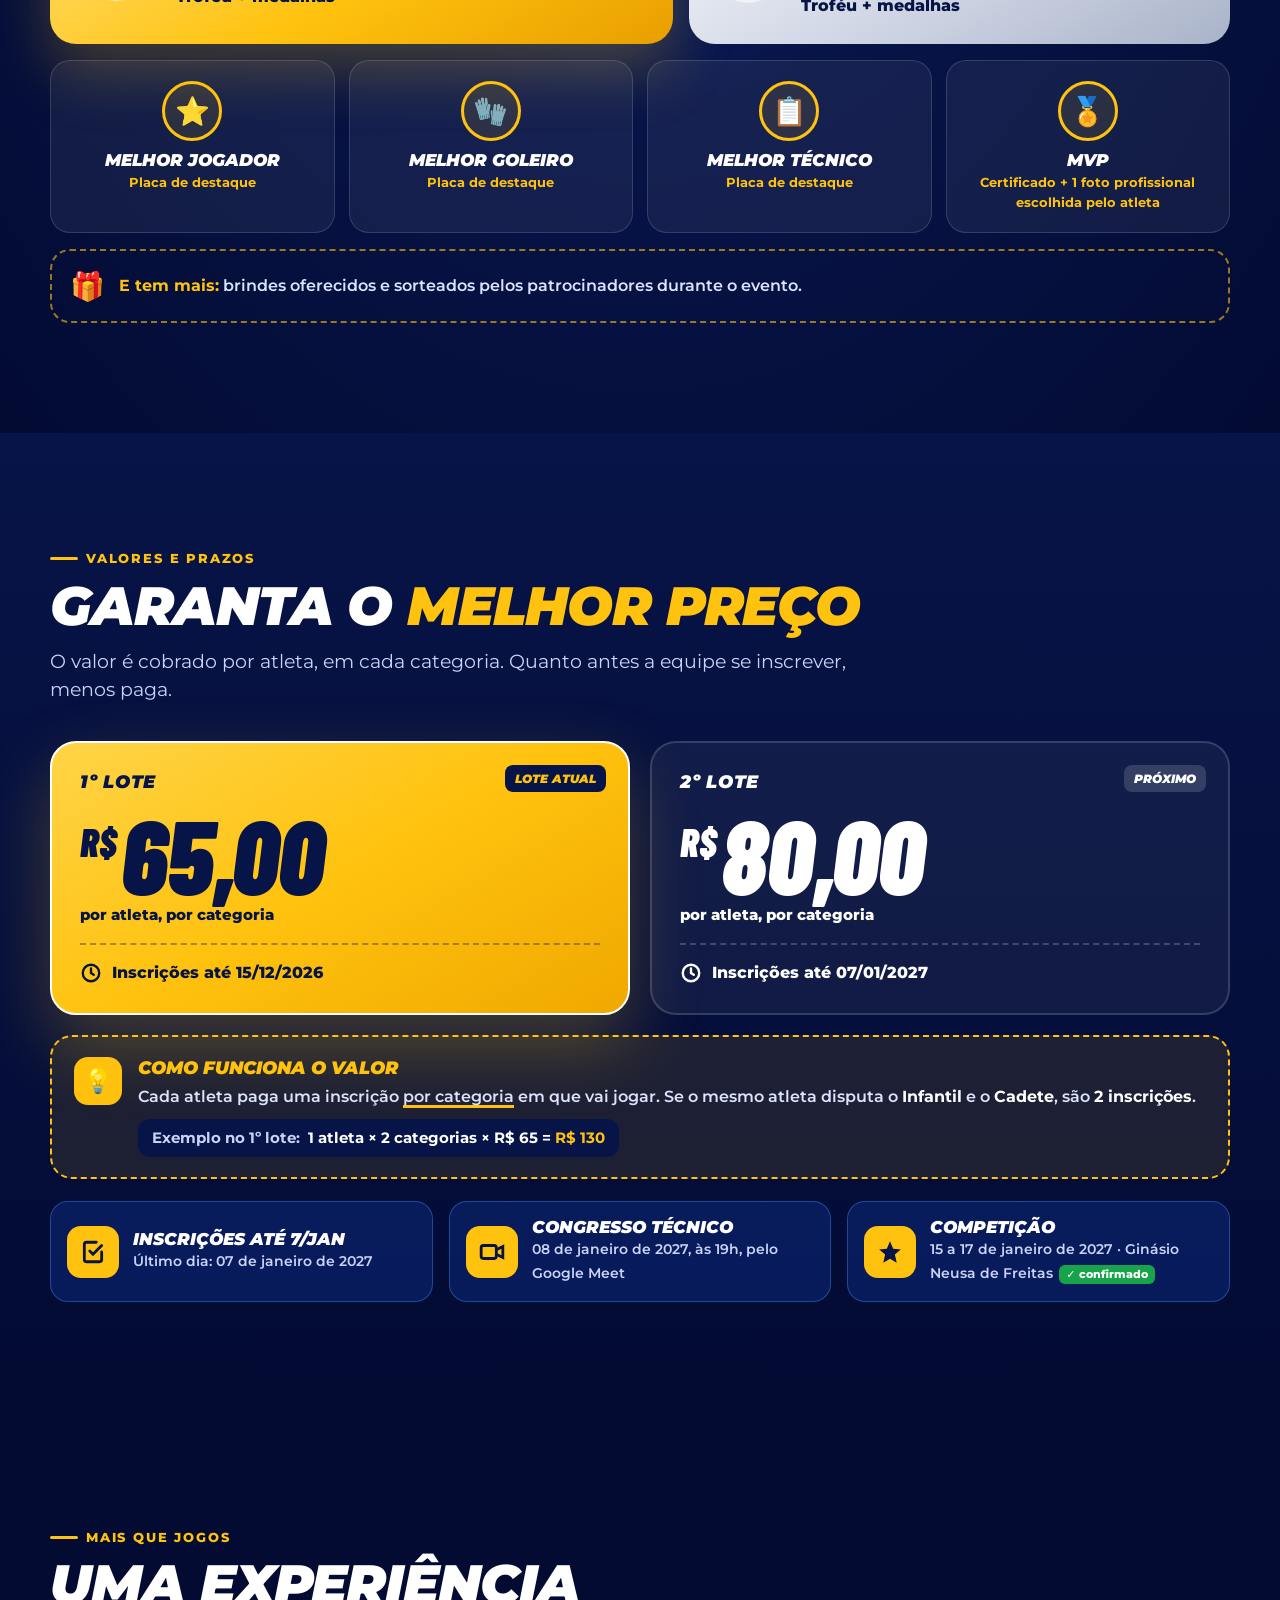
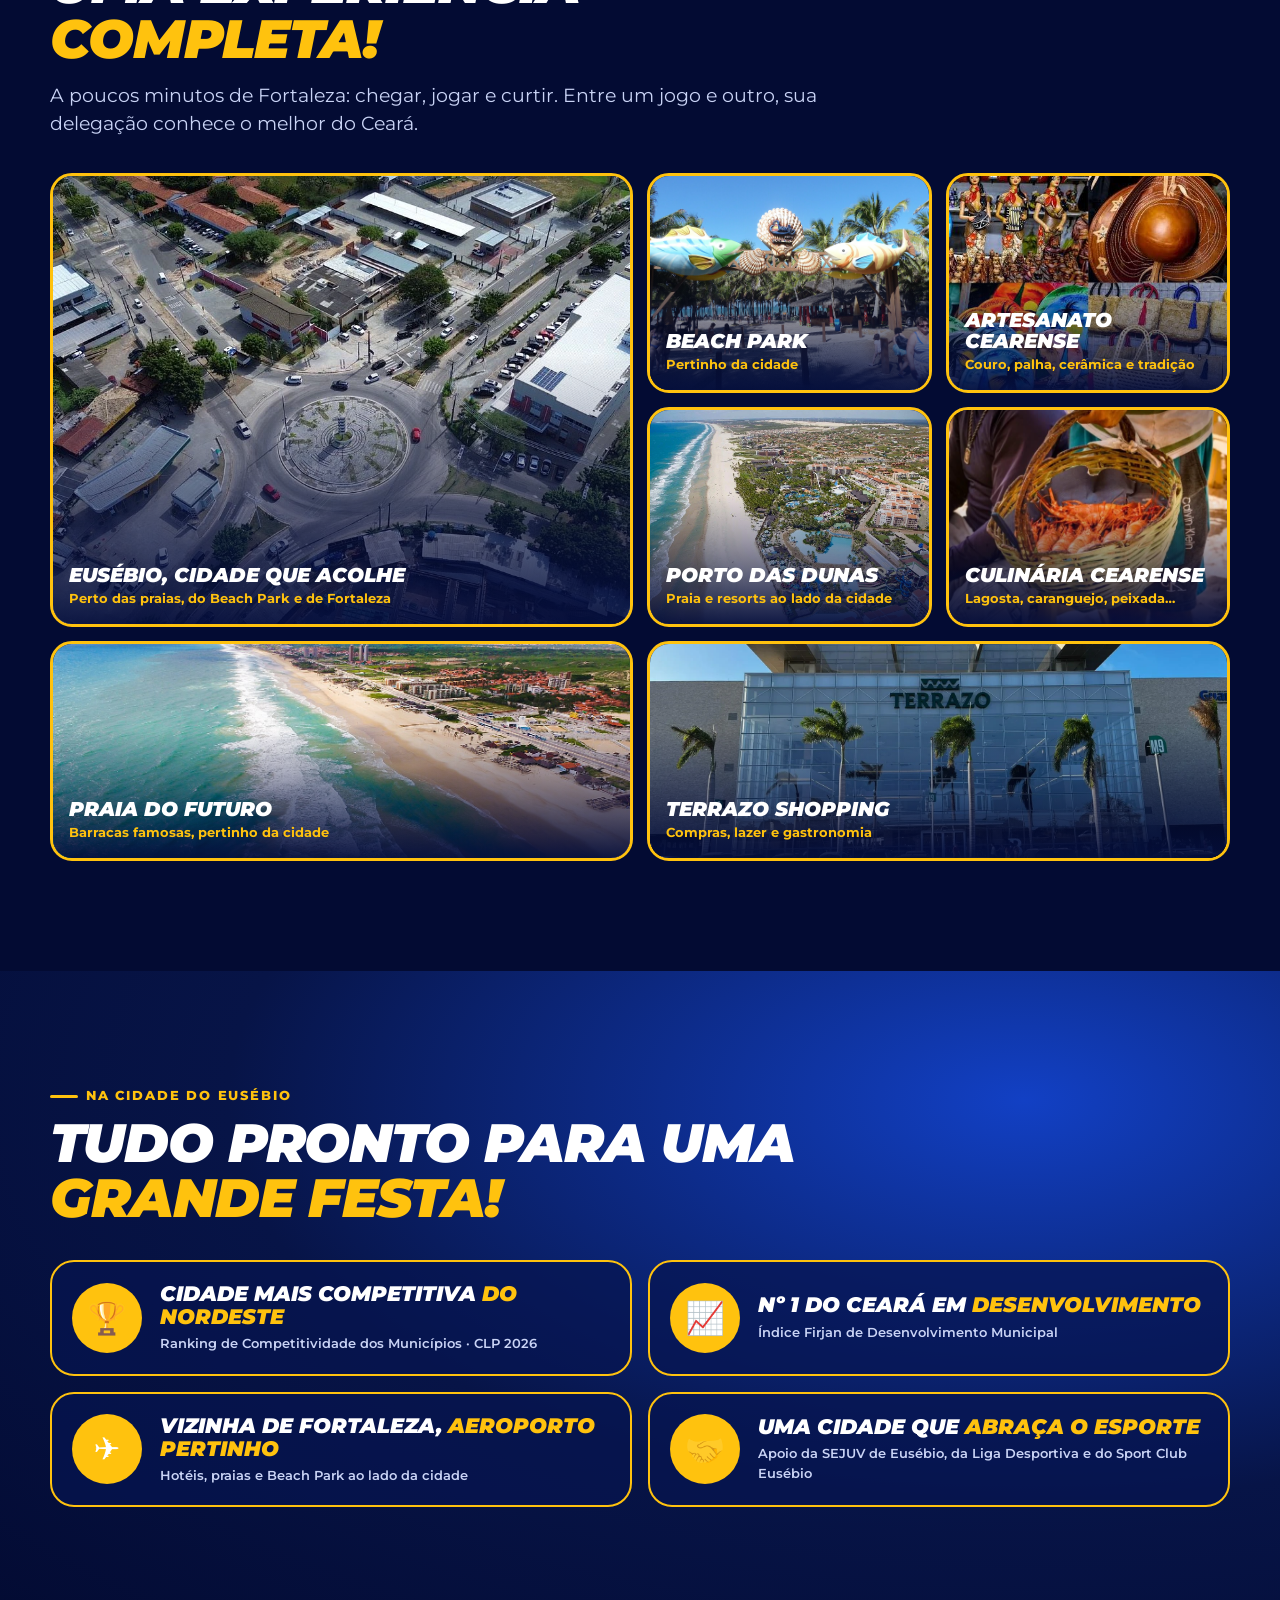
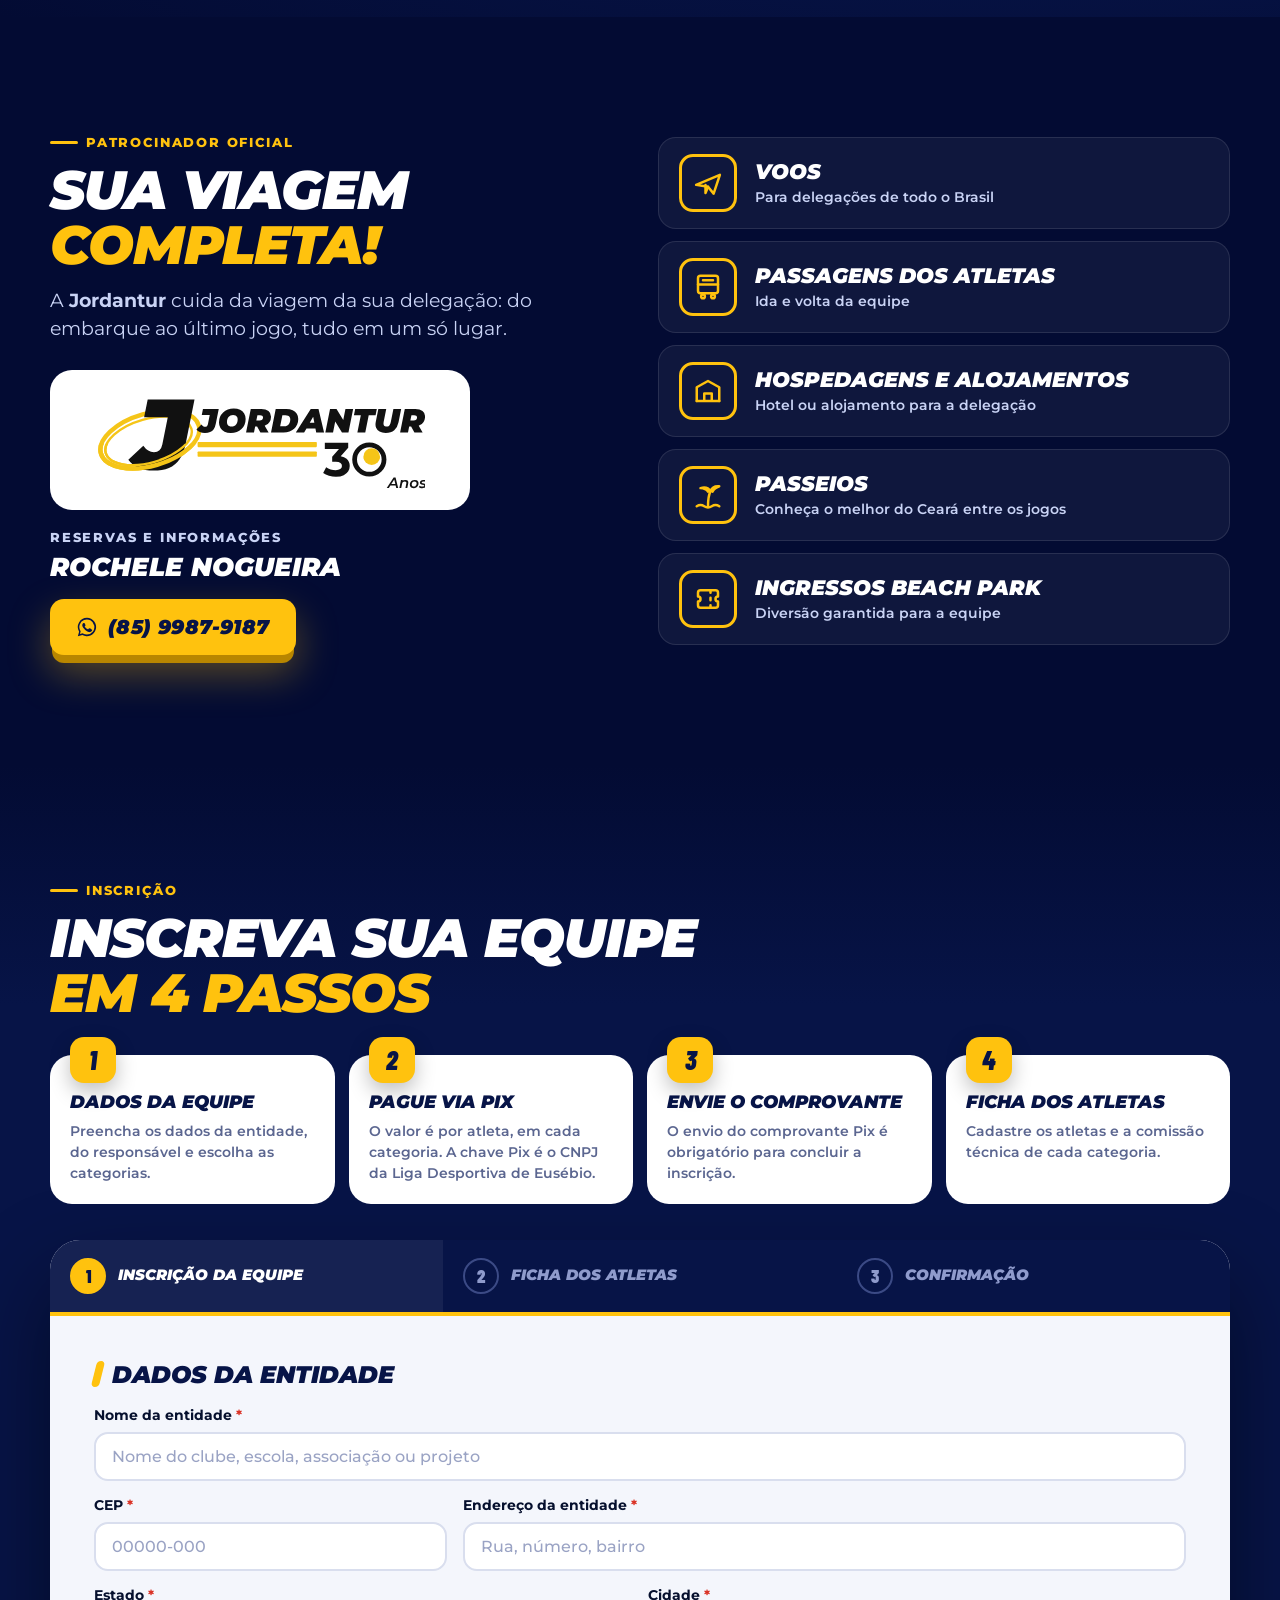
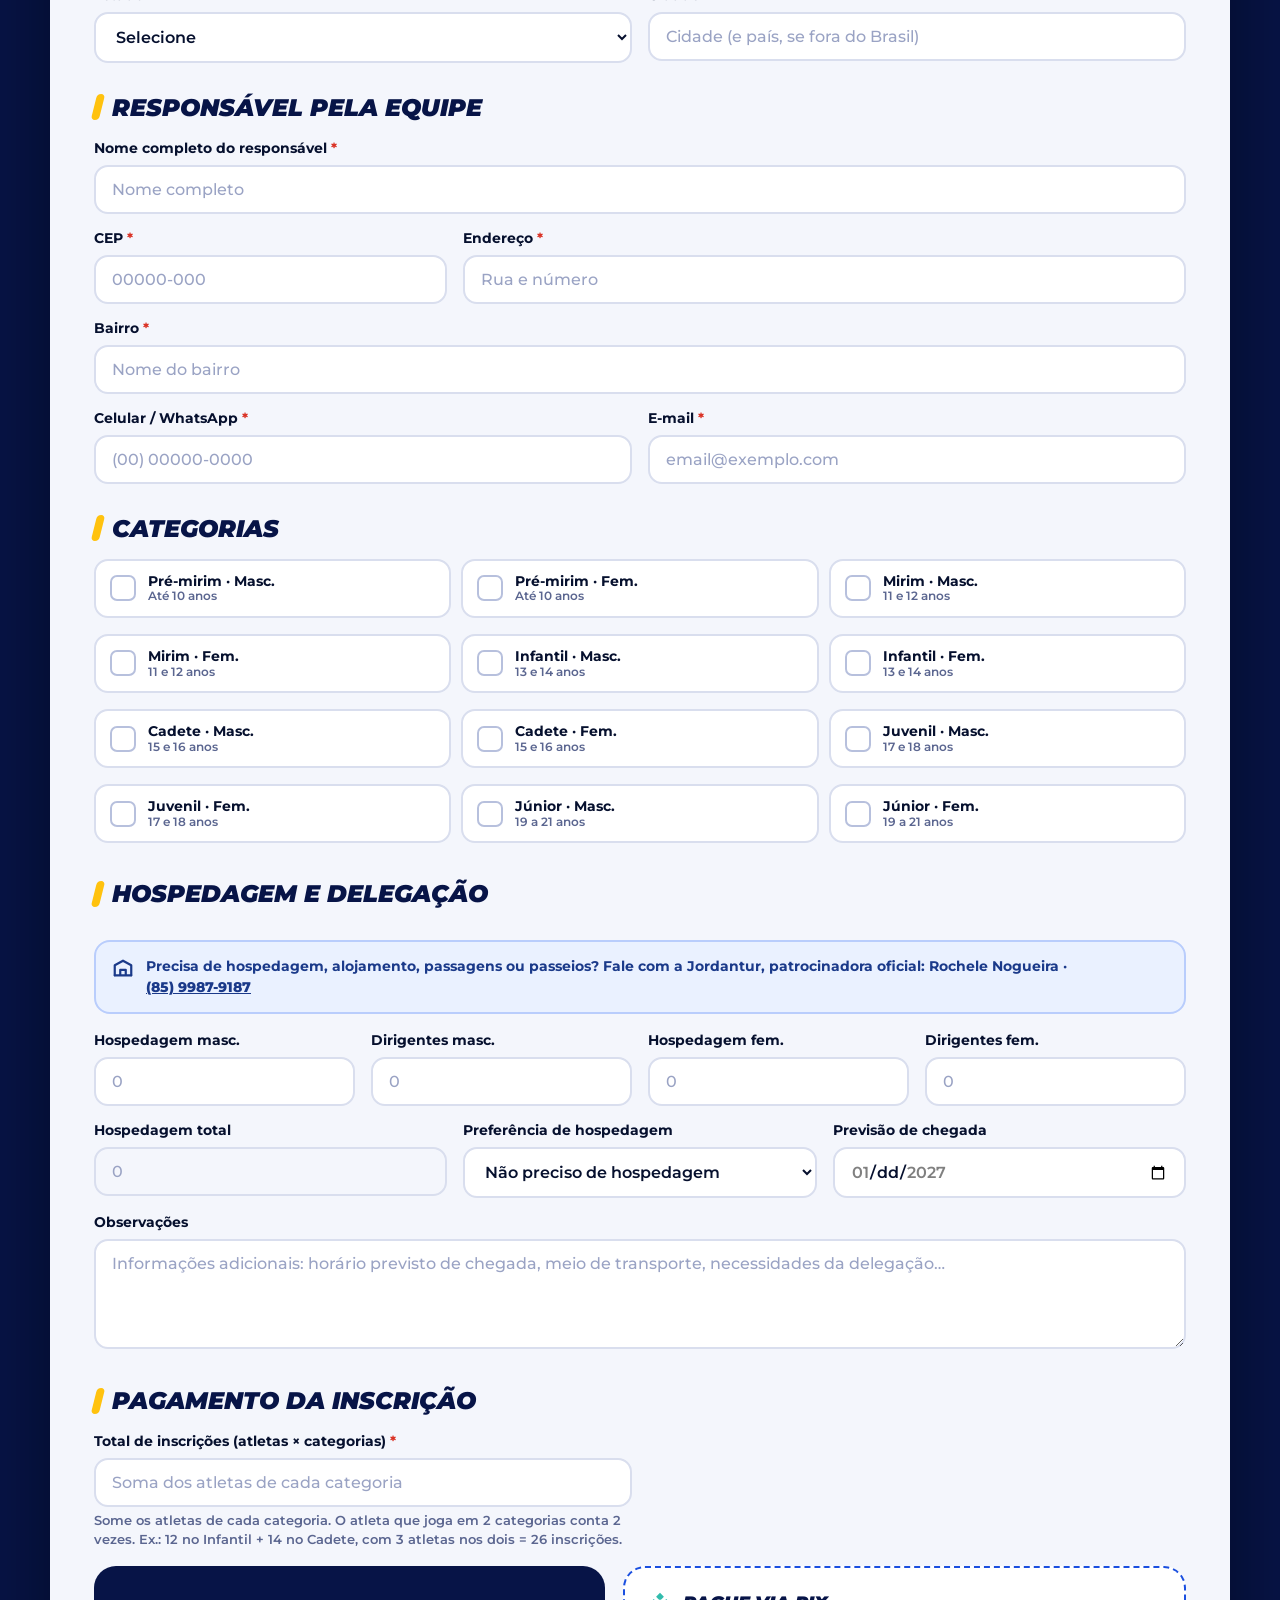
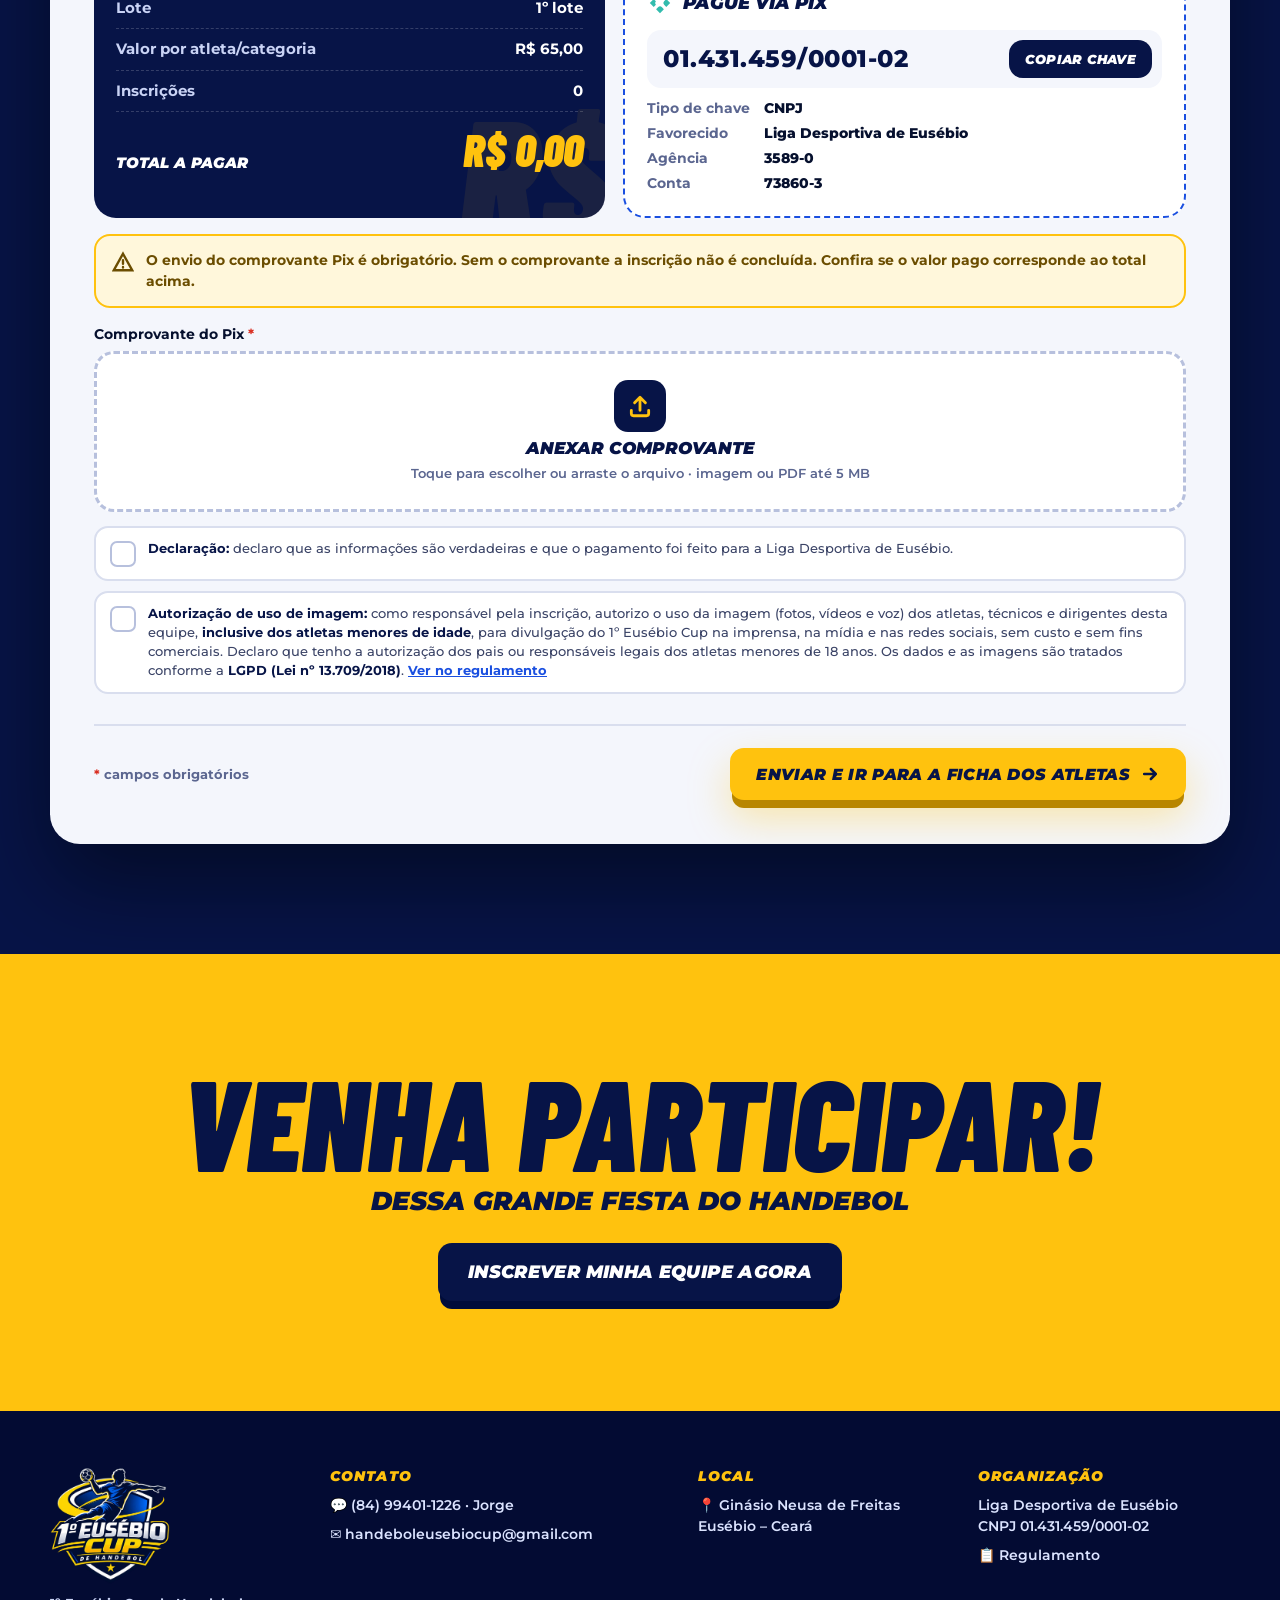
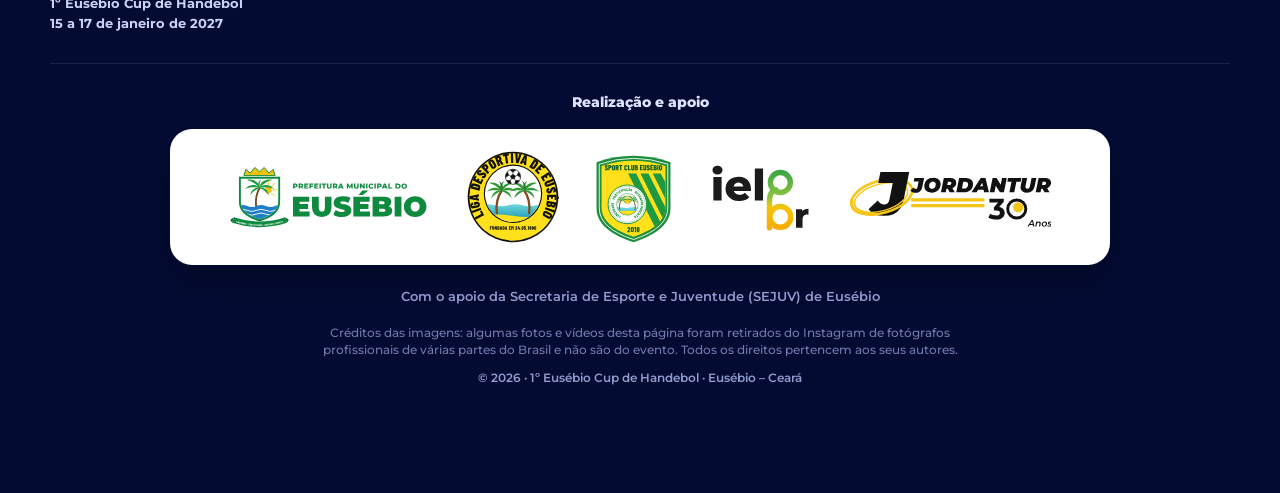
==== commit c06e35f3: "Add files via upload" ====
--- a/index.html
+++ b/index.html
@@ -11,7 +11,7 @@
 <meta name="theme-color" content="#071447">
 <script>/* se uma imagem não carregar (ex.: abriram só o index.html sem a pasta assets), esconde a caixa quebrada */
 document.addEventListener('error', e => { if (e.target.tagName === 'IMG') e.target.style.visibility = 'hidden'; }, true);</script>
-<link rel="icon" href="assets/logo.webp">
+<link rel="icon" href="assets/logo.webp?v=20261126">
 <link rel="preconnect" href="https://fonts.googleapis.com">
 <link rel="preconnect" href="https://fonts.gstatic.com" crossorigin>
 <link href="https://fonts.googleapis.com/css2?family=Barlow+Condensed:ital,wght@0,800;0,900;1,800;1,900&family=Montserrat:ital,wght@0,500;0,600;0,700;0,800;1,800;1,900&display=swap" rel="stylesheet">
@@ -21,7 +21,7 @@
 
 <header class="top" id="top">
   <div class="wrap">
-    <a class="brand" href="#inicio"><img src="assets/logo.webp" alt="1º Eusébio Cup de Handebol"><span>1º Eusébio Cup<br><span class="gold" style="display:inline">de Handebol</span></span></a>
+    <a class="brand" href="#inicio"><img src="assets/logo.webp?v=20261126" alt="1º Eusébio Cup de Handebol"><span>1º Eusébio Cup<br><span class="gold" style="display:inline">de Handebol</span></span></a>
     <nav>
       <a class="l" href="#categorias">Categorias</a>
       <a class="l" href="#premiacoes">Premiações</a>
@@ -55,7 +55,7 @@
       </div>
     </div>
     <div class="vis">
-      <img class="logo-big" src="assets/logo.webp" alt="Logo do 1º Eusébio Cup de Handebol" width="520" height="520">
+      <img class="logo-big" src="assets/logo.webp?v=20261126" alt="Logo do 1º Eusébio Cup de Handebol" width="520" height="520">
       <div class="lote-card" id="loteCard">
         <div class="lt"><span class="tag" id="lcTag">1º lote</span><span class="price" id="lcPrice">R$ 65<small>por atleta/categoria</small></span></div>
         <div class="cd" id="cd"><div><b id="cdD">00</b><span>dias</span></div><div><b id="cdH">00</b><span>horas</span></div><div><b id="cdM">00</b><span>min</span></div><div><b id="cdS">00</b><span>seg</span></div></div>
@@ -421,7 +421,7 @@
   <div class="wrap">
     <div class="ft-grid">
       <div class="ft-brand">
-        <img src="assets/logo.webp" alt="1º Eusébio Cup de Handebol">
+        <img src="assets/logo.webp?v=20261126" alt="1º Eusébio Cup de Handebol">
         <p>1º Eusébio Cup de Handebol<br>15 a 17 de janeiro de 2027</p>
       </div>
       <div class="ft-col">
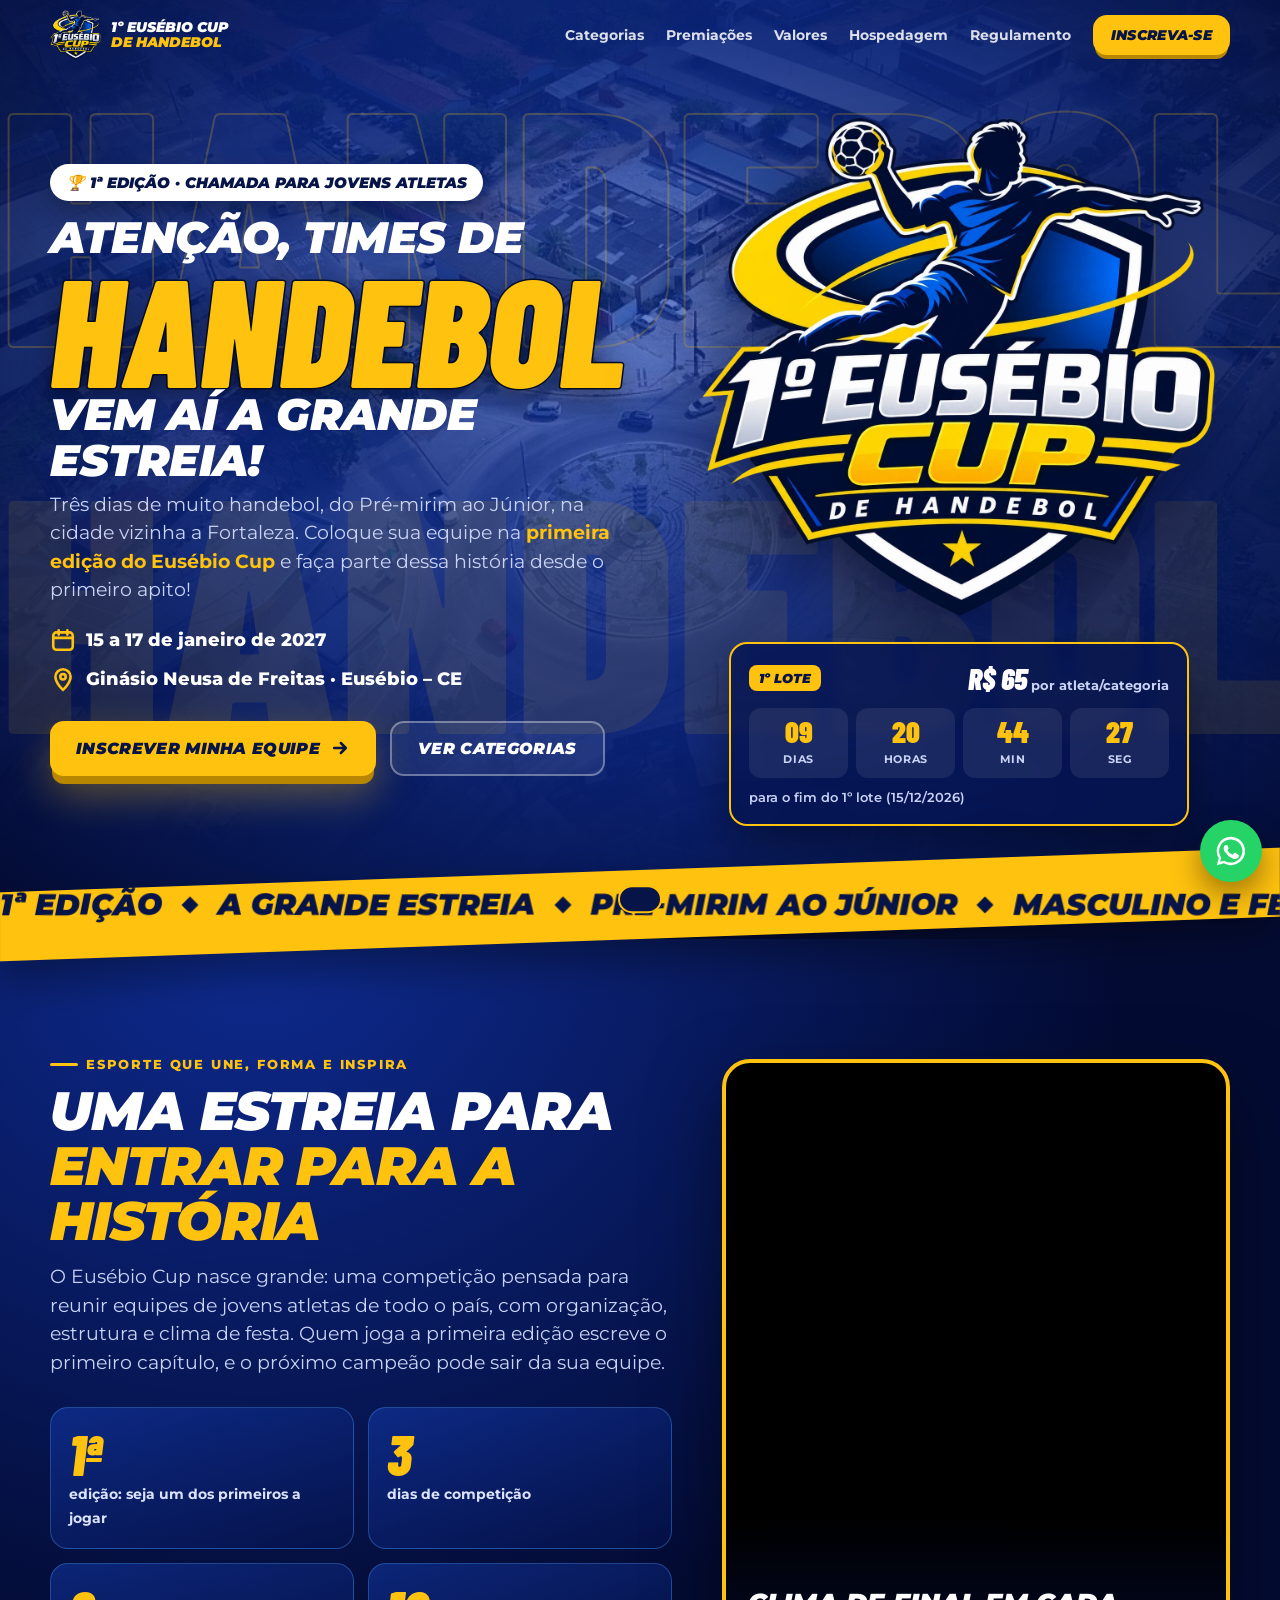
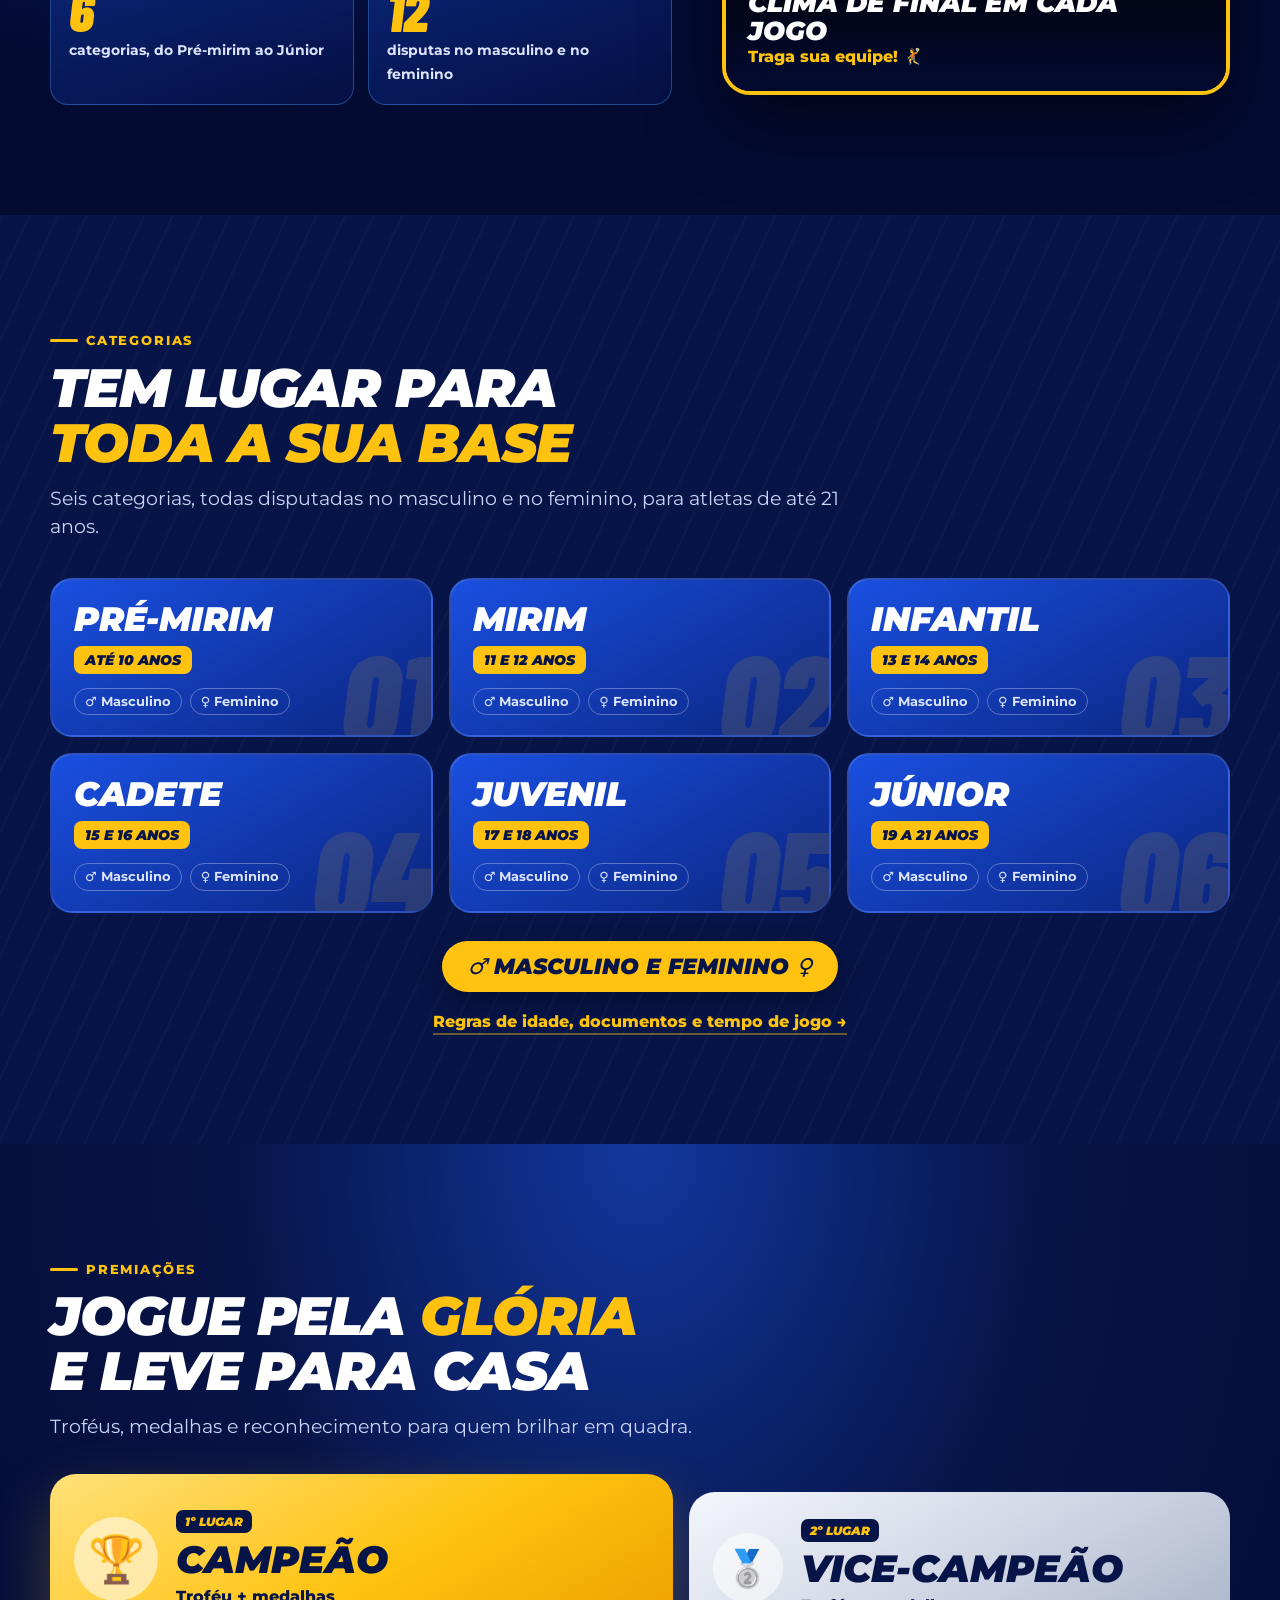
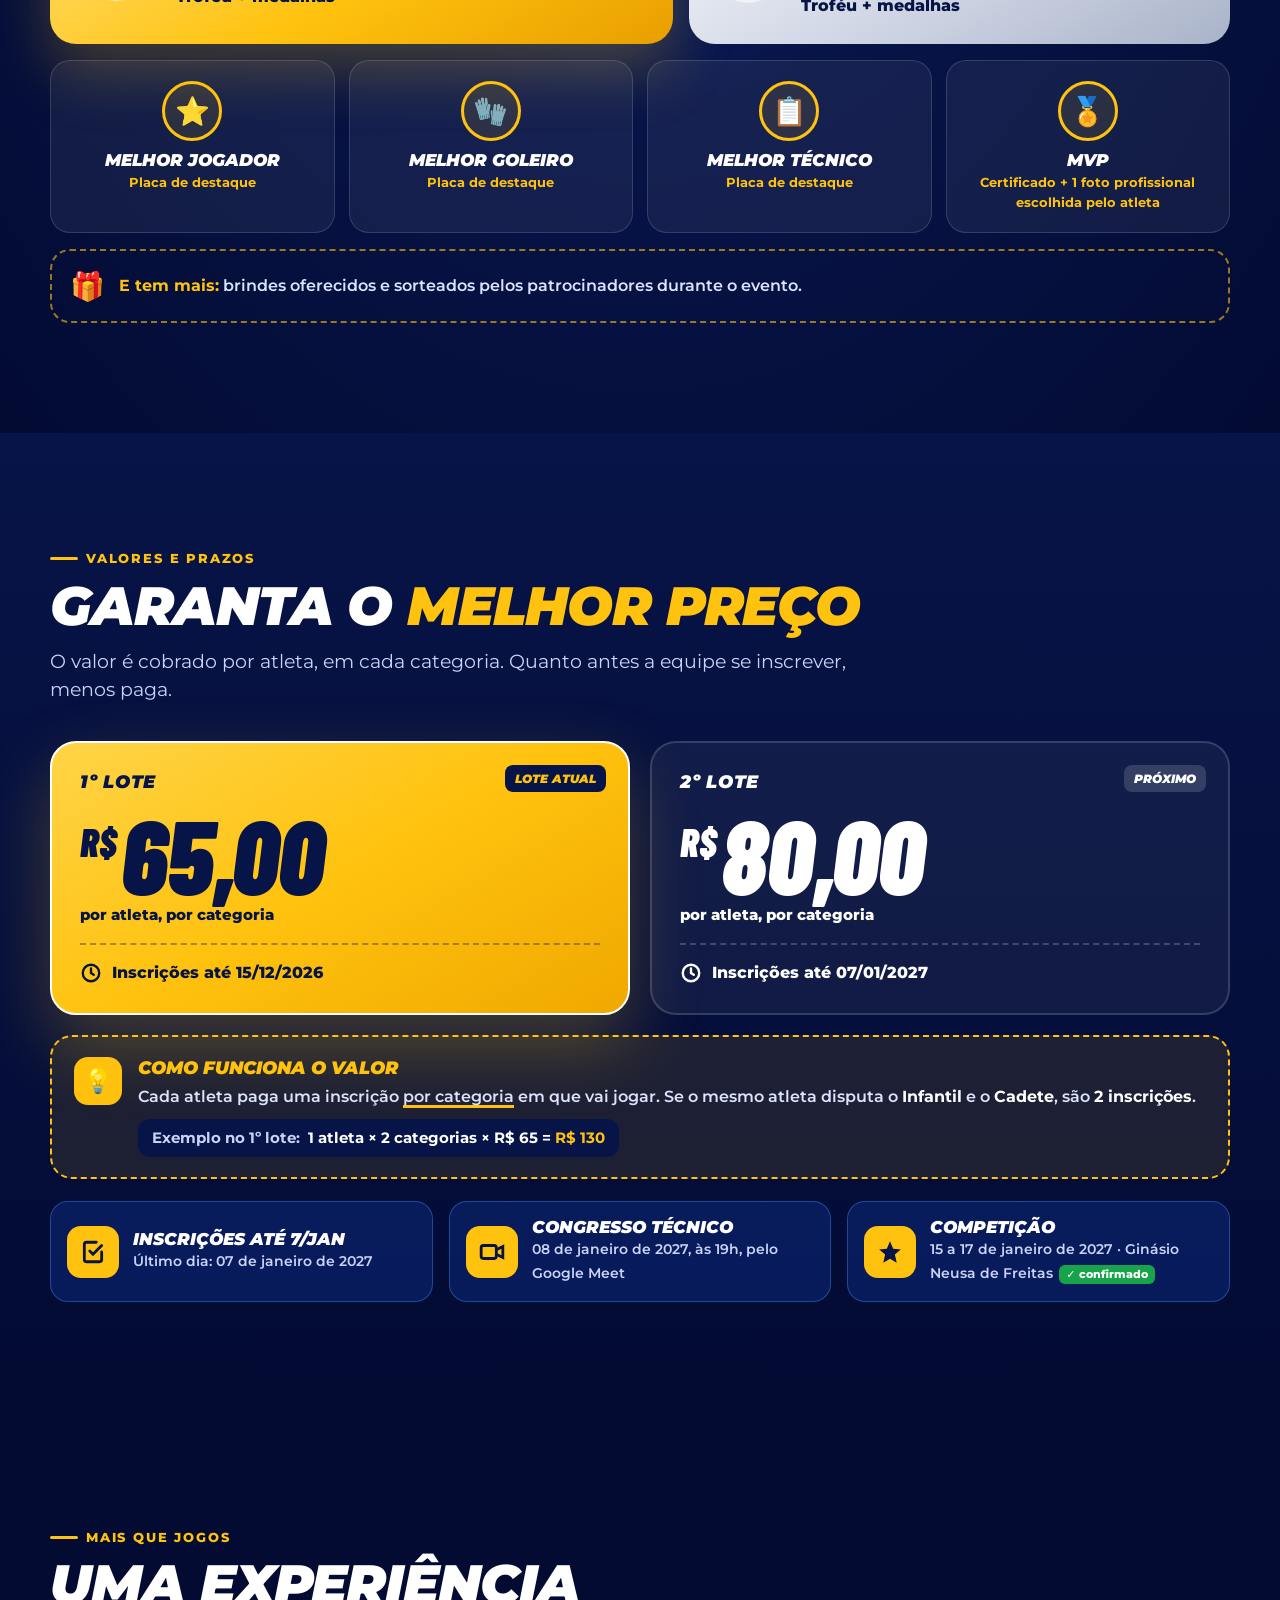
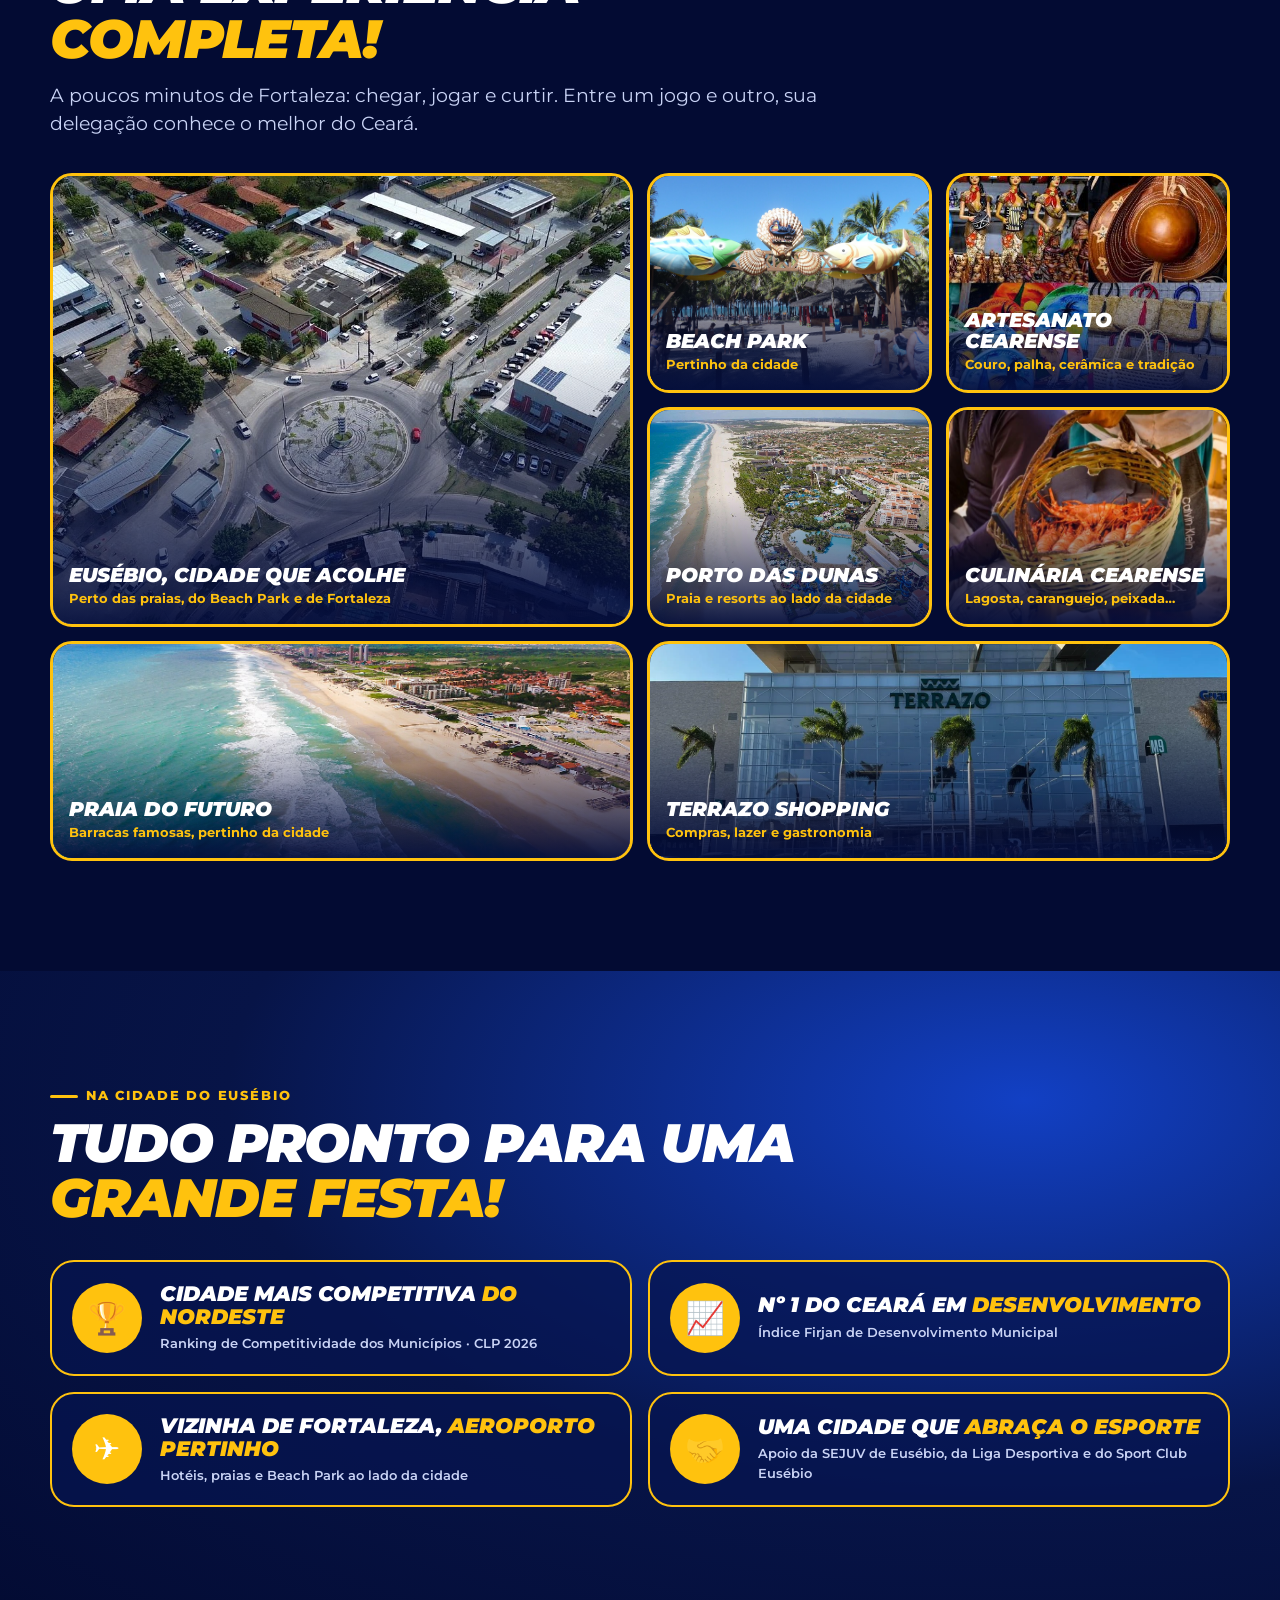
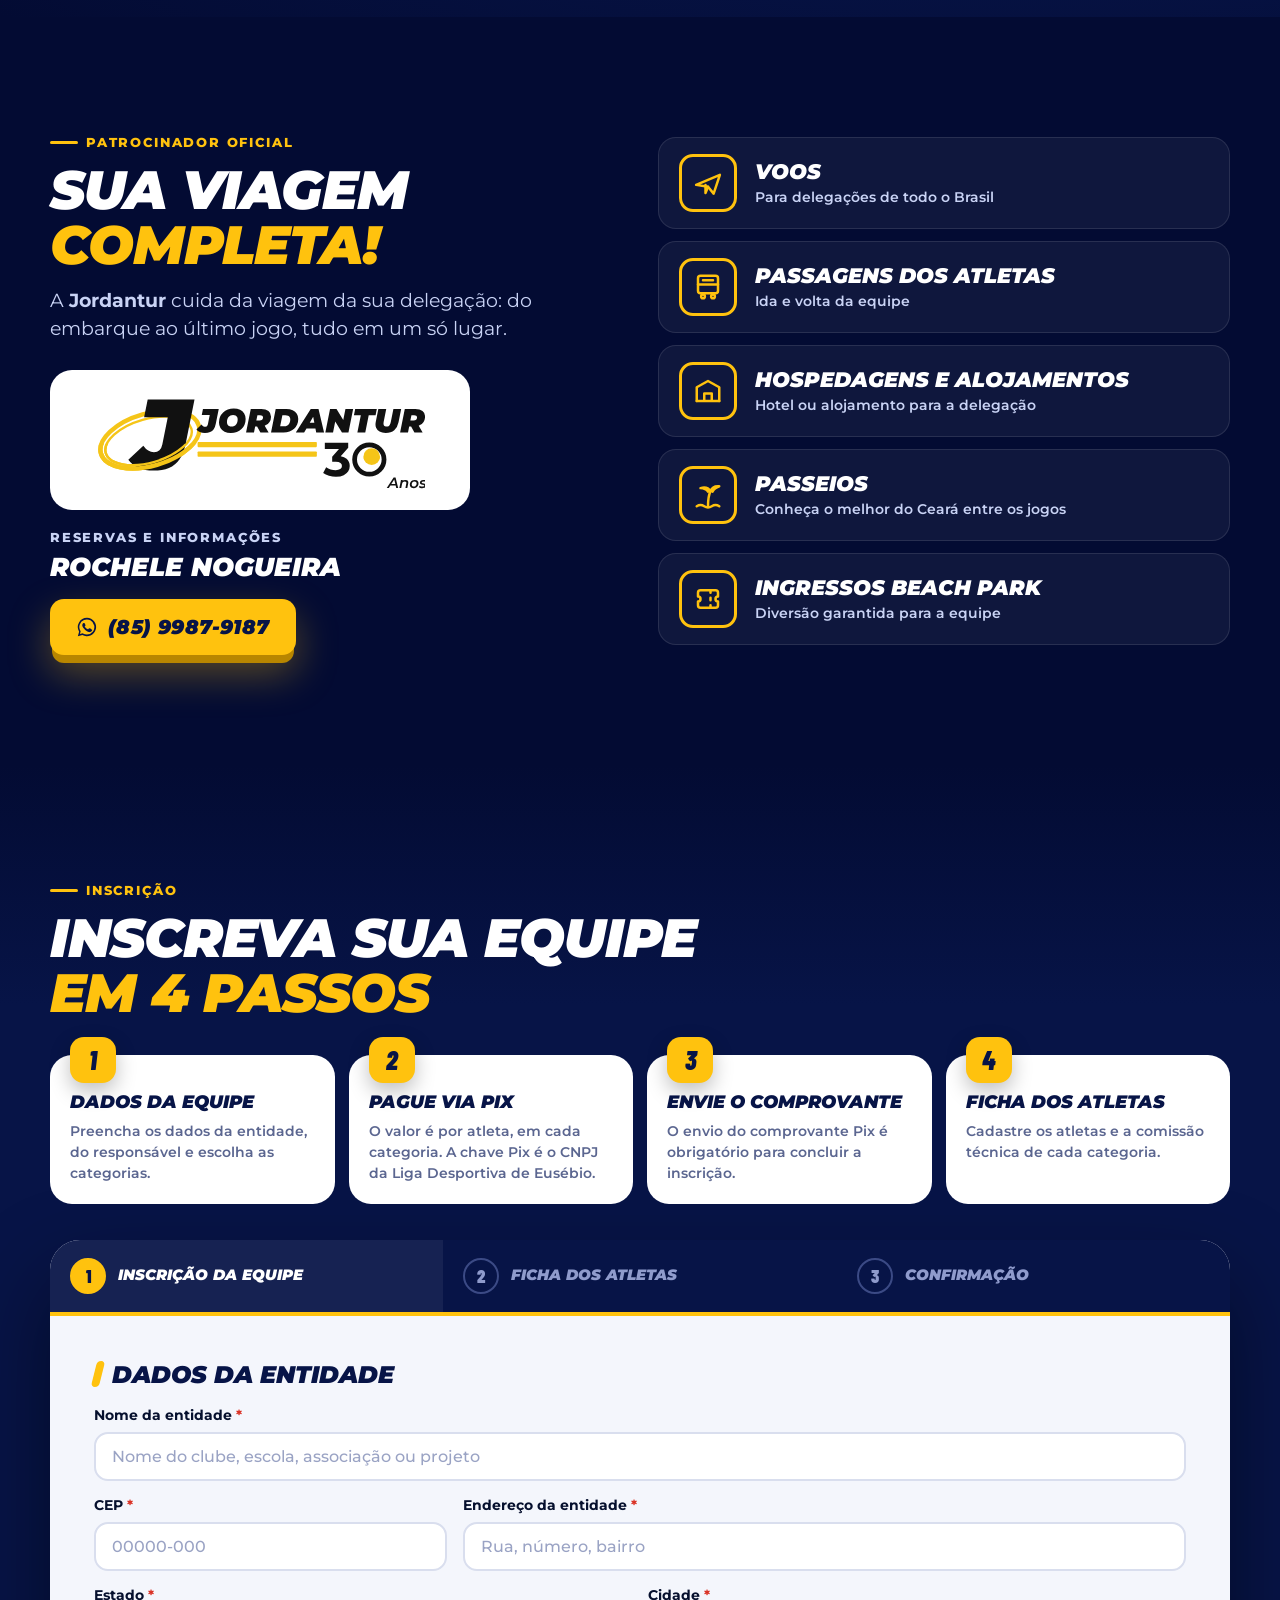
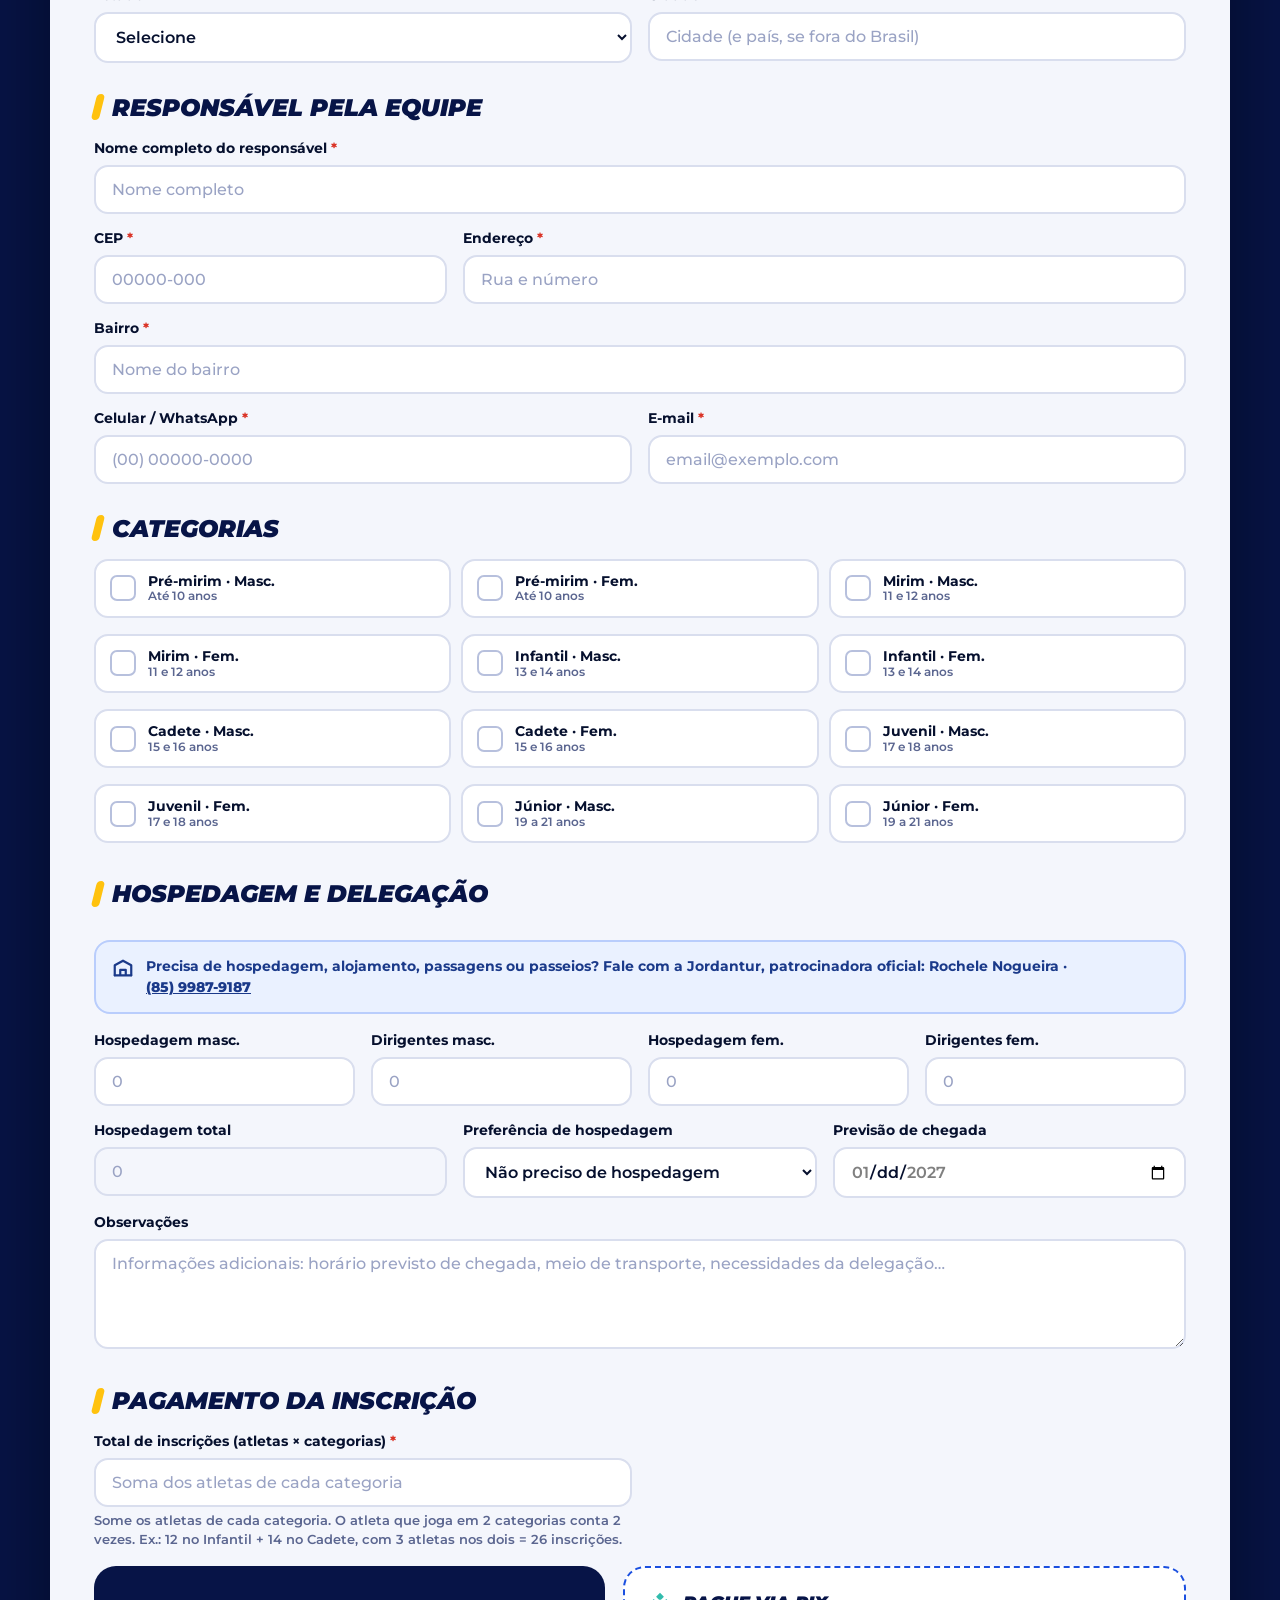
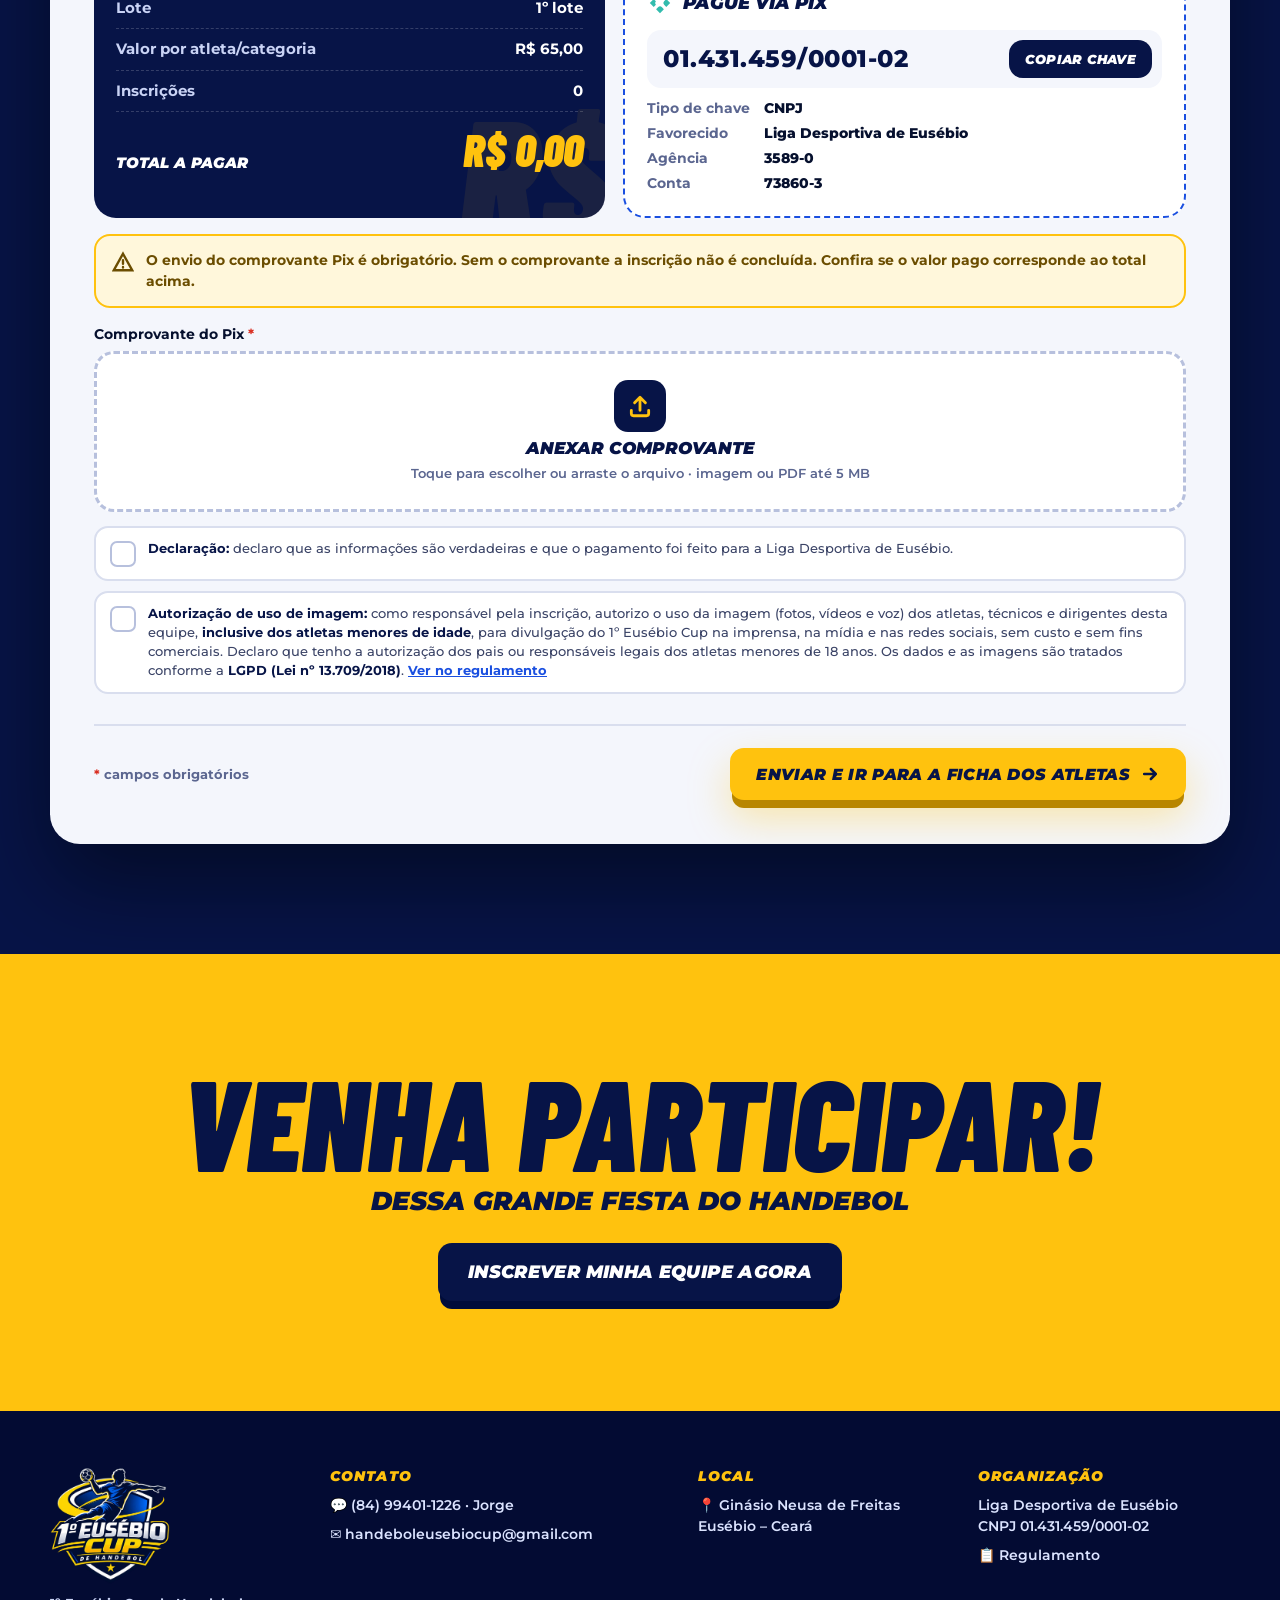
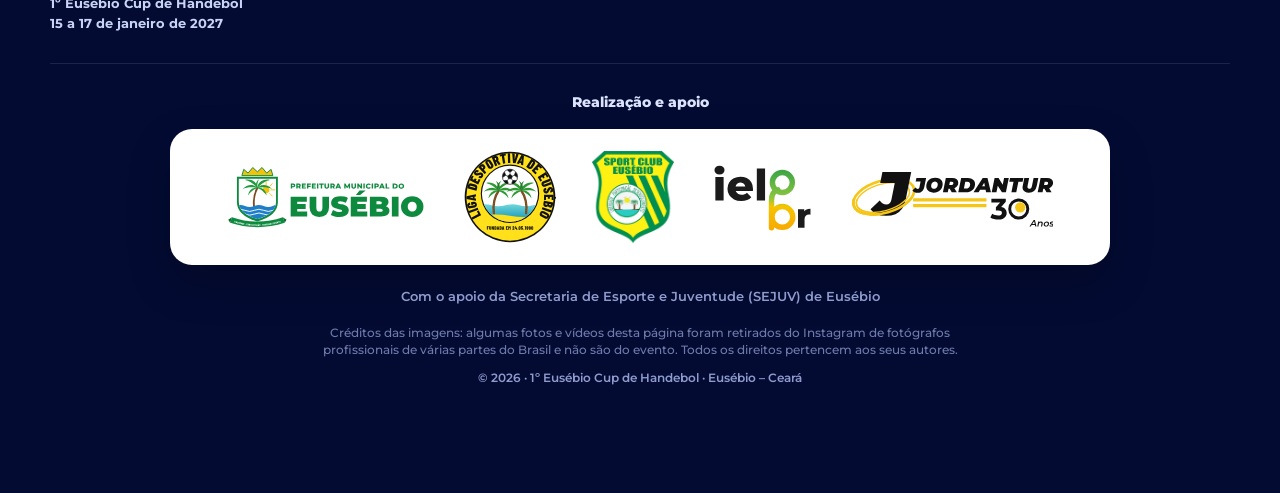
==== commit 8be6a3ab: "Add files via upload" ====
--- a/index.html
+++ b/index.html
@@ -443,7 +443,7 @@
     <ul class="sponsors" aria-label="Realização e apoio">
       <li class="w"><img src="assets/logos/prefeitura.svg" alt="Prefeitura Municipal do Eusébio" loading="lazy"></li>
       <li class="r"><img src="assets/logos/liga.svg" alt="Liga Desportiva de Eusébio" loading="lazy"></li>
-      <li class="r"><img src="assets/logos/sport.svg" alt="Sport Club Eusébio" loading="lazy"></li>
+      <li class="r"><img src="assets/logos/sport.png?v=20261126b" alt="Sport Club Eusébio" loading="lazy"></li>
       <li class="s"><img src="assets/logos/iel.svg" alt="IEL Brasil" loading="lazy"></li>
       <li class="w"><img src="assets/logos/jordantur.svg" alt="Jordantur 30 anos" loading="lazy"></li>
     </ul>
